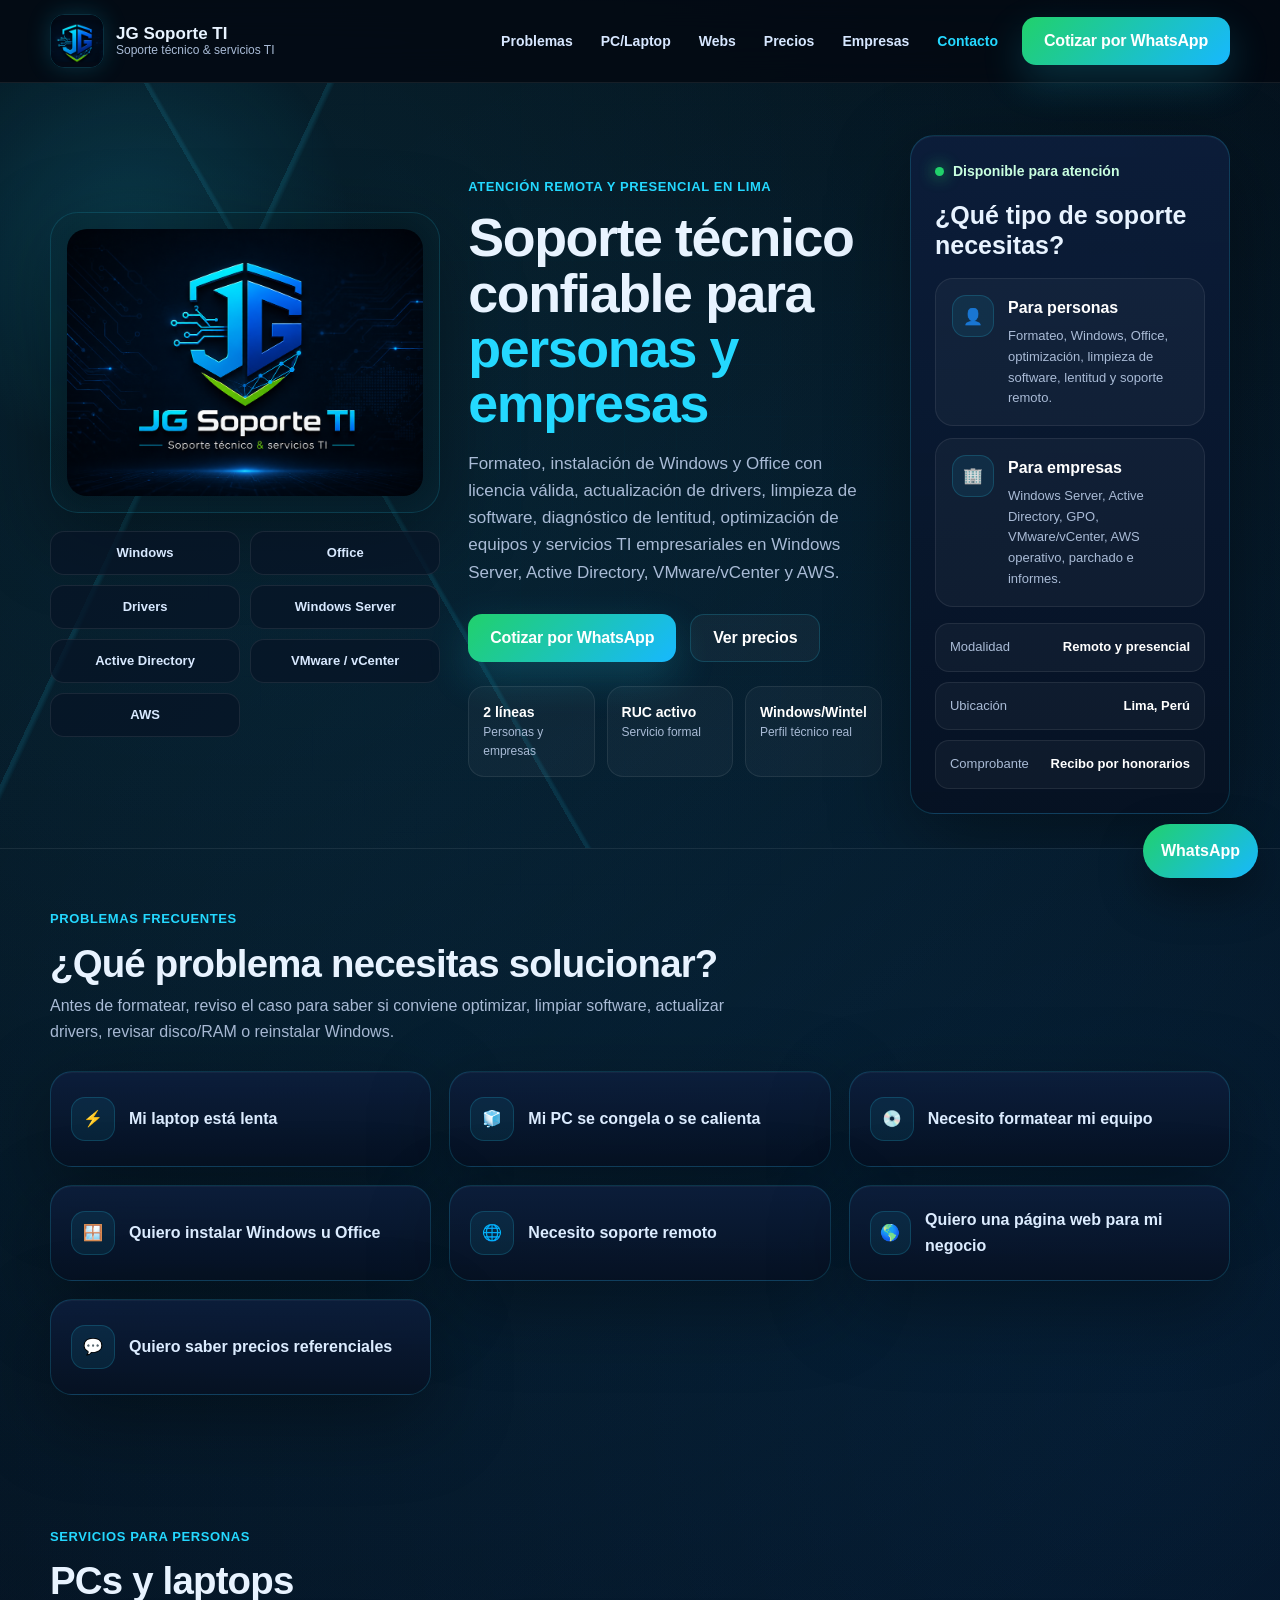
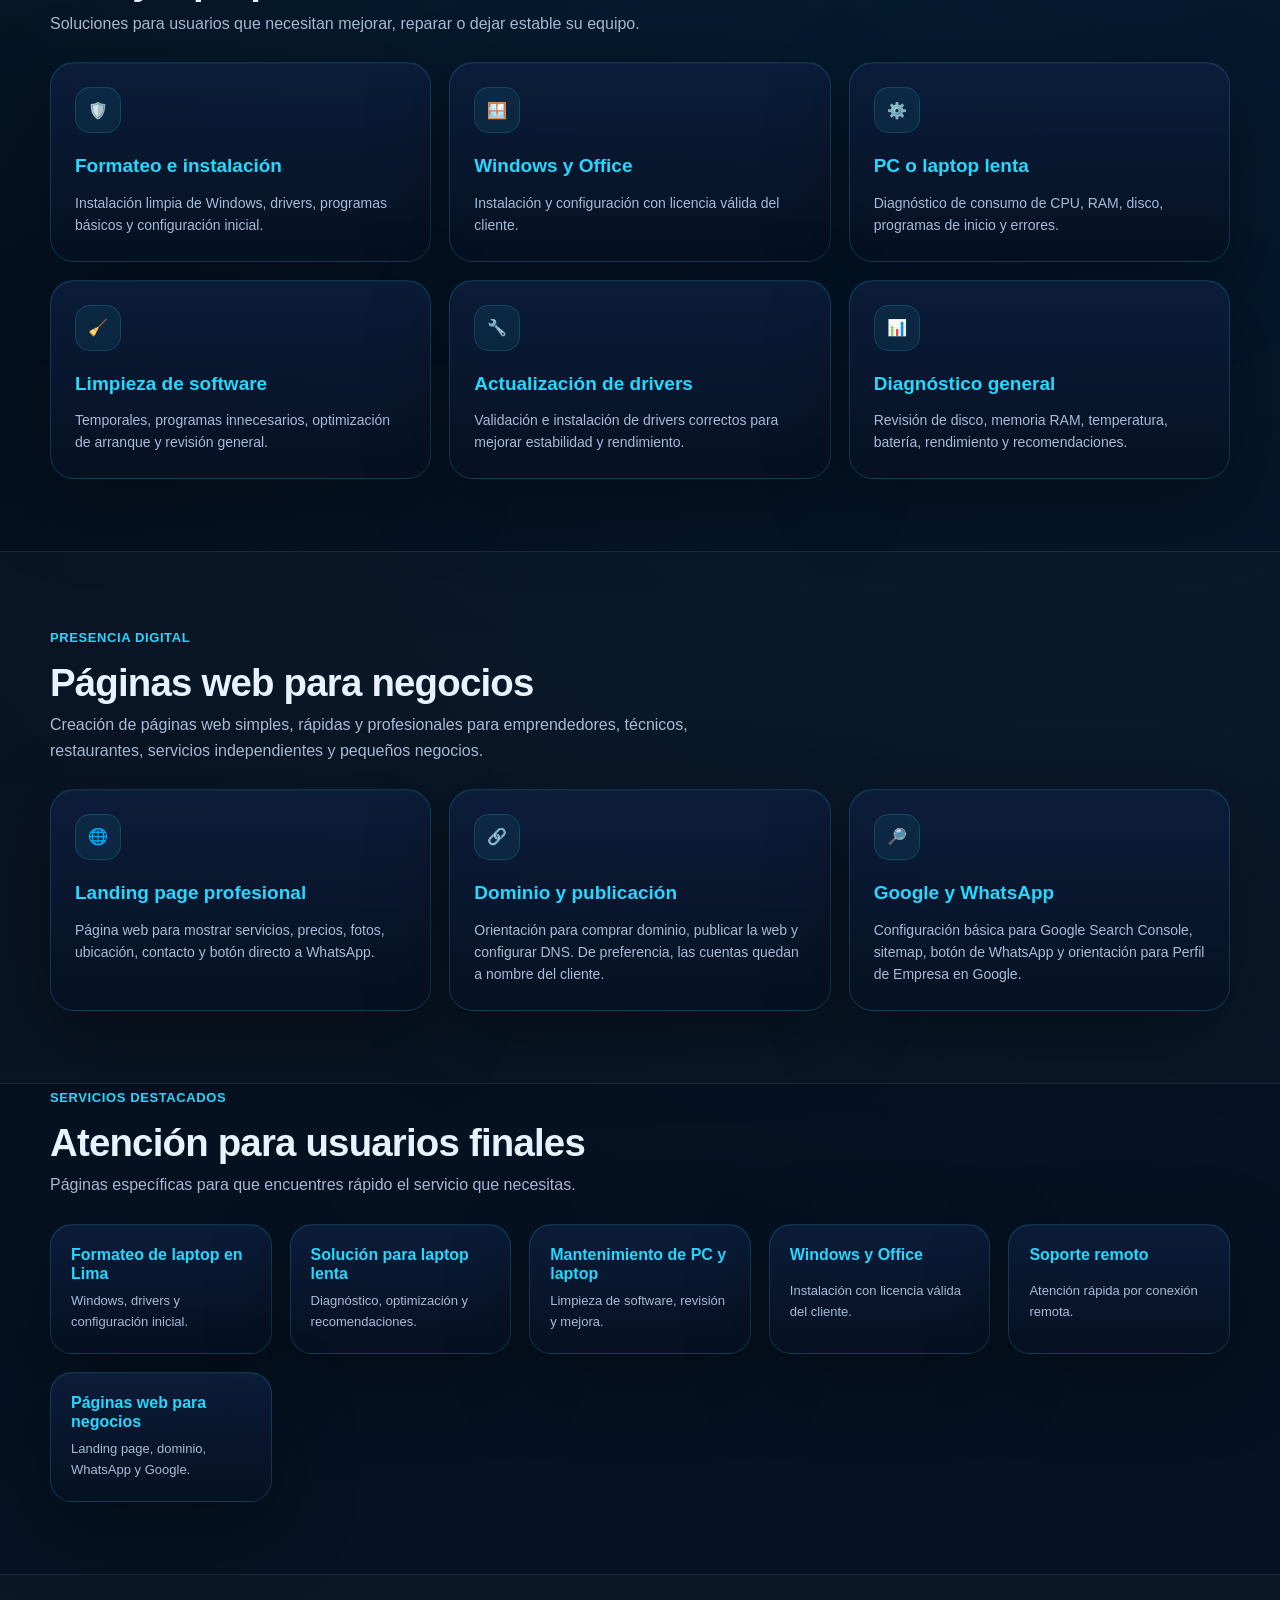
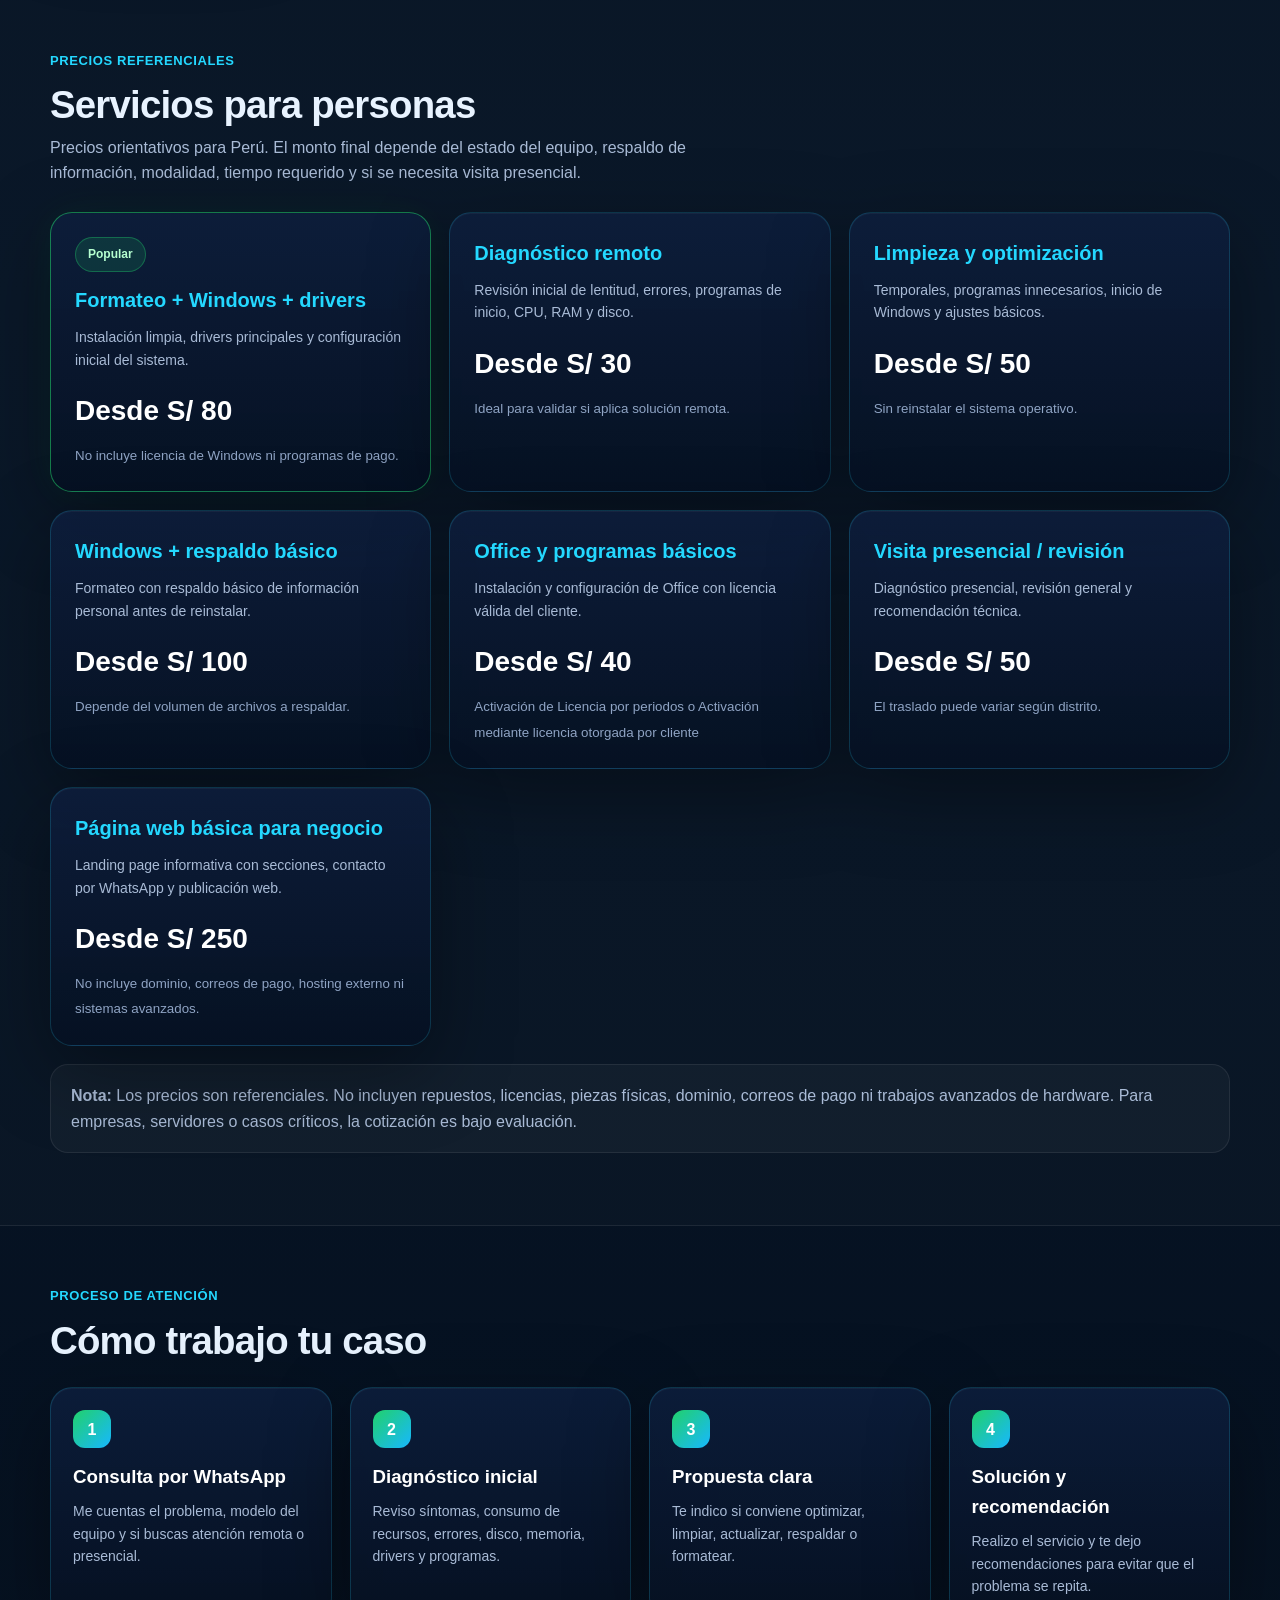
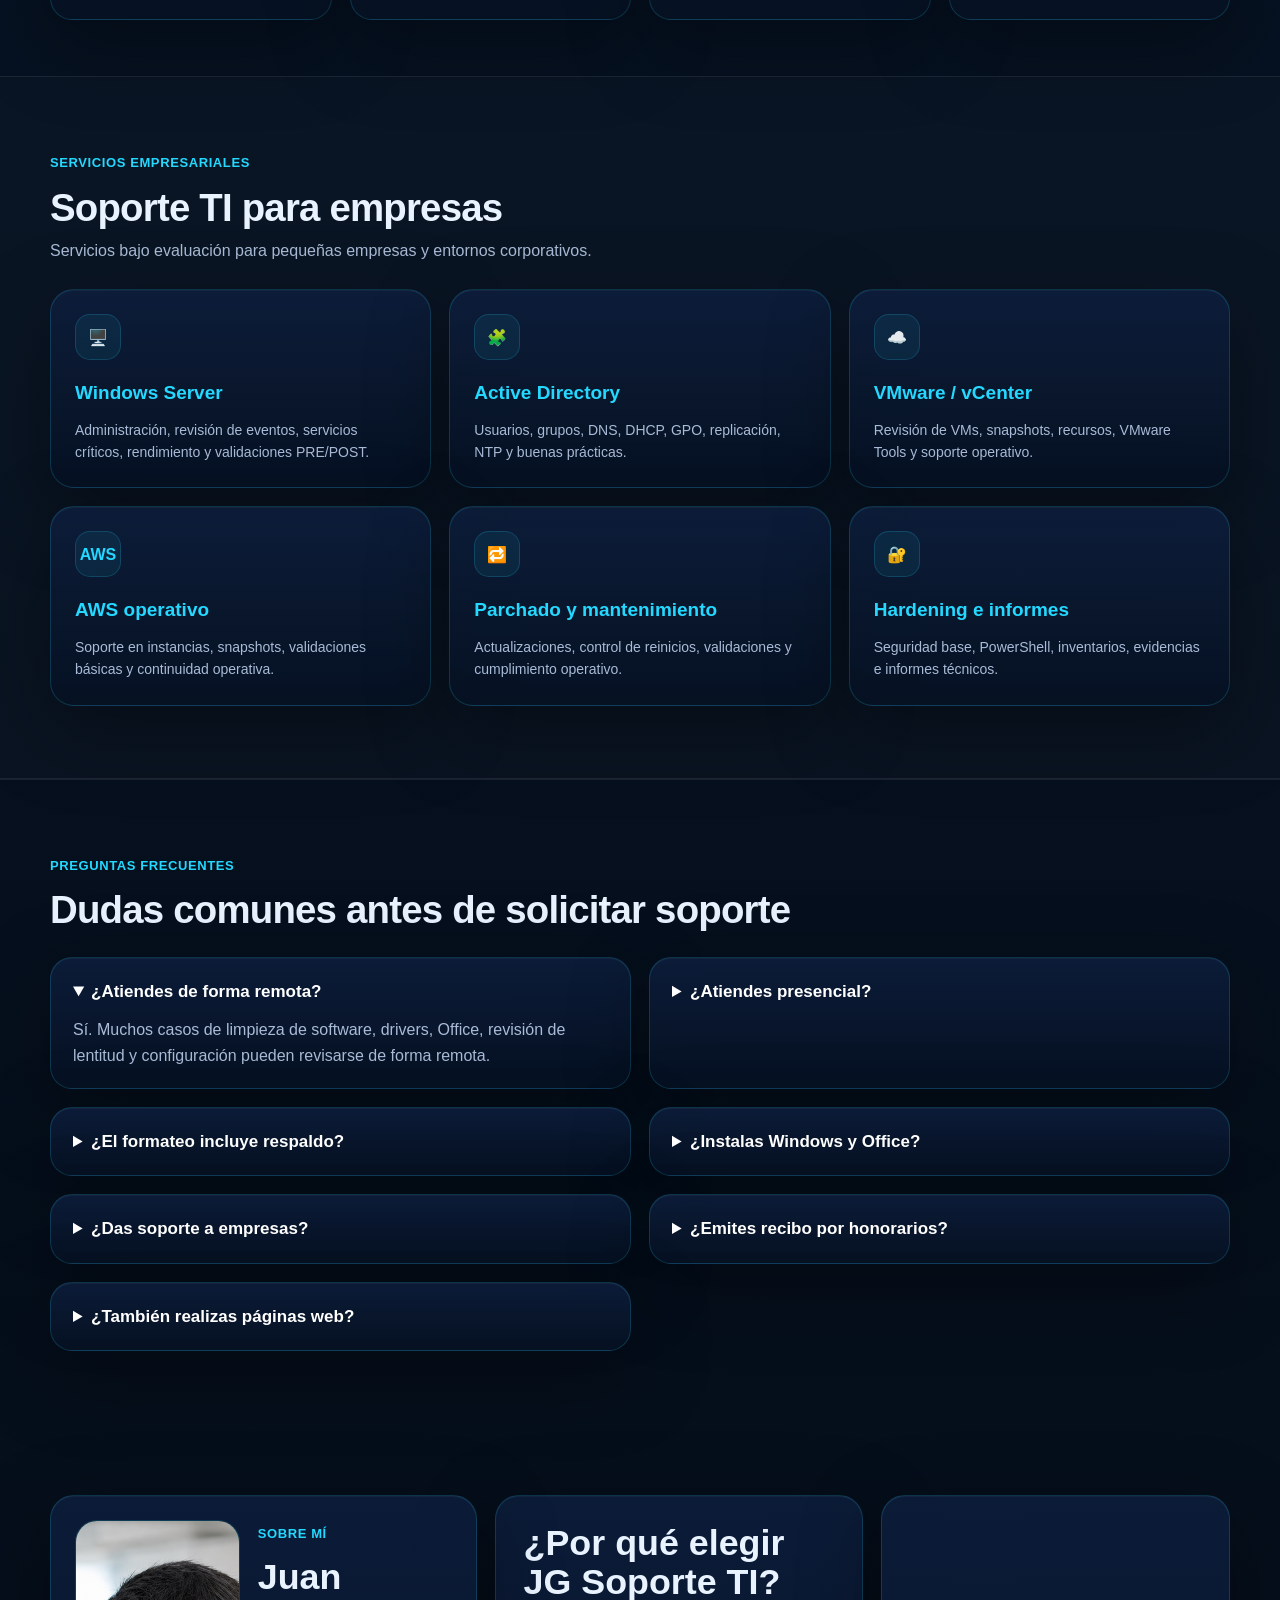
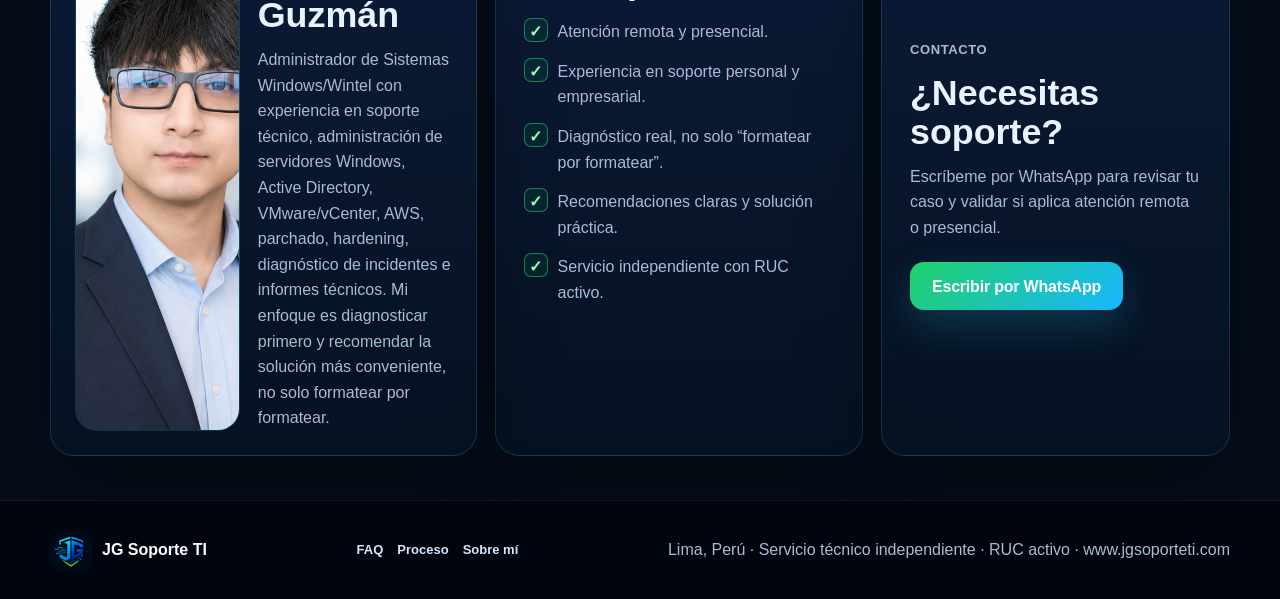
==== index.html @ 022522ae "Ajuste responsive menú móvil" ====
<!DOCTYPE html>
<html lang="es">
<head>
  <meta charset="UTF-8" />
  <meta name="viewport" content="width=device-width, initial-scale=1.0" />

  <title>JG Soporte TI | Soporte técnico, mantenimiento y páginas web en Lima</title>
  <meta name="description" content="Soporte técnico para PC y laptops en Lima y remoto. Formateo, Windows, Office, drivers, diagnóstico de lentitud, mantenimiento, páginas web para negocios y soporte TI empresarial." />
  <link rel="canonical" href="https://www.jgsoporteti.com/" />
  <meta property="og:title" content="JG Soporte TI | Soporte técnico para PC, laptops y empresas" />
  <meta property="og:description" content="Formateo, mantenimiento, Windows, Office, drivers, diagnóstico de lentitud, páginas web para negocios, soporte remoto y servicios TI empresariales." />
  <meta property="og:url" content="https://www.jgsoporteti.com/" />
  <meta property="og:type" content="website" />
  <meta property="og:image" content="https://www.jgsoporteti.com/assets/img/logo-jg-soporte-ti.png" />
  <meta name="theme-color" content="#061426" />

  <link rel="icon" type="image/png" href="assets/img/favicon.png" />
  <link rel="stylesheet" href="assets/css/styles.css" />

  <script type="application/ld+json">
  {
    "@context": "https://schema.org",
    "@type": "LocalBusiness",
    "name": "JG Soporte TI",
    "url": "https://www.jgsoporteti.com/",
    "image": "https://www.jgsoporteti.com/assets/img/logo-jg-soporte-ti.png",
    "telephone": "+51 936 480 770",
    "priceRange": "S/30 - S/130+",
    "address": {
      "@type": "PostalAddress",
      "addressLocality": "Lima",
      "addressRegion": "Lima",
      "addressCountry": "PE"
    },
    "areaServed": ["Lima", "Callao", "Perú remoto"],
    "description": "Soporte técnico para PC, laptops y pequeñas empresas. Formateo, Windows, Office, drivers, limpieza de software, diagnóstico de lentitud, páginas web para negocios y servicios TI empresariales.",
    "sameAs": ["https://www.jgsoporteti.com/"]
  }
  </script>
</head>

<body>
  <header class="site-header">
    <div class="container nav">
      <a class="brand" href="#inicio" aria-label="Inicio JG Soporte TI">
        <img src="assets/img/logo-icon-jg.png" alt="Logo JG Soporte TI" class="brand-logo" />
        <div class="brand-copy">
          <strong>JG Soporte TI</strong>
          <span>Soporte técnico & servicios TI</span>
        </div>
      </a>

      <nav class="menu" aria-label="Menú principal">
        <a href="#problemas">Problemas</a>
        <a href="#pc-laptop">PC/Laptop</a>
        <a href="#webs">Webs</a>
        <a href="#precios">Precios</a>
        <a href="#empresas">Empresas</a>
        <a href="#contacto">Contacto</a>
      </nav>

      <a class="btn btn-whatsapp nav-cta" href="https://wa.me/51936480770?text=Hola%20JG%20Soporte%20TI%2C%20necesito%20soporte%20t%C3%A9cnico." target="_blank"><span class="nav-cta-full">Cotizar por WhatsApp</span><span class="nav-cta-short">WhatsApp</span></a>

      <button class="mobile-menu-toggle" type="button" aria-label="Abrir menú" aria-expanded="false">
        <span></span>
        <span></span>
        <span></span>
      </button>
    </div>
  </header>

  <main id="inicio">
    <section class="hero">
      <div class="tech-bg"></div>

      <div class="container hero-layout">
        <div class="hero-media">
          <div class="logo-frame">
            <img src="assets/img/logo-jg-soporte-ti.png" alt="JG Soporte TI - Soporte técnico y servicios TI" />
          </div>

          <div class="skills-strip">
            <span>Windows</span>
            <span>Office</span>
            <span>Drivers</span>
            <span>Windows Server</span>
            <span>Active Directory</span>
            <span>VMware / vCenter</span>
            <span>AWS</span>
          </div>
        </div>

        <div class="hero-content">
          <p class="eyebrow">Atención remota y presencial en Lima</p>
          <h1>Soporte técnico confiable para <span>personas y empresas</span></h1>
          <p class="hero-text">
            Formateo, instalación de Windows y Office con licencia válida, actualización de drivers,
            limpieza de software, diagnóstico de lentitud, optimización de equipos y servicios TI empresariales
            en Windows Server, Active Directory, VMware/vCenter y AWS.
          </p>

          <div class="hero-actions">
            <a class="btn btn-whatsapp" href="https://wa.me/51936480770?text=Hola%20JG%20Soporte%20TI%2C%20necesito%20soporte%20t%C3%A9cnico." target="_blank">
              Cotizar por WhatsApp
            </a>
            <a class="btn btn-outline" href="#precios">
              Ver precios
            </a>
          </div>

          <div class="proof-row">
            <div>
              <strong>2 líneas</strong>
              <span>Personas y empresas</span>
            </div>
            <div>
              <strong>RUC activo</strong>
              <span>Servicio formal</span>
            </div>
            <div>
              <strong>Windows/Wintel</strong>
              <span>Perfil técnico real</span>
            </div>
          </div>
        </div>

        <aside class="support-card" aria-label="Tipos de soporte">
          <div class="availability">
            <i></i>
            <span>Disponible para atención</span>
          </div>

          <h2>¿Qué tipo de soporte necesitas?</h2>

          <article class="support-option">
            <div class="option-icon">👤</div>
            <div>
              <h3>Para personas</h3>
              <p>Formateo, Windows, Office, optimización, limpieza de software, lentitud y soporte remoto.</p>
            </div>
          </article>

          <article class="support-option">
            <div class="option-icon">🏢</div>
            <div>
              <h3>Para empresas</h3>
              <p>Windows Server, Active Directory, GPO, VMware/vCenter, AWS operativo, parchado e informes.</p>
            </div>
          </article>

          <div class="support-meta">
            <div>
              <span>Modalidad</span>
              <strong>Remoto y presencial</strong>
            </div>
            <div>
              <span>Ubicación</span>
              <strong>Lima, Perú</strong>
            </div>
            <div>
              <span>Comprobante</span>
              <strong>Recibo por honorarios</strong>
            </div>
          </div>
        </aside>
      </div>
    </section>

    <section id="problemas" class="section section-compact">
      <div class="container">
        <div class="section-title">
          <p class="eyebrow">Problemas frecuentes</p>
          <h2>¿Qué problema necesitas solucionar?</h2>
          <p>Antes de formatear, reviso el caso para saber si conviene optimizar, limpiar software, actualizar drivers, revisar disco/RAM o reinstalar Windows.</p>
        </div>

        <div class="problem-grid">
          <a href="laptop-lenta-lima.html" class="problem-card"><span>⚡</span>Mi laptop está lenta</a>
          <a href="mantenimiento-pc-lima.html" class="problem-card"><span>🧊</span>Mi PC se congela o se calienta</a>
          <a href="formateo-laptop-lima.html" class="problem-card"><span>💿</span>Necesito formatear mi equipo</a>
          <a href="instalacion-windows-office.html" class="problem-card"><span>🪟</span>Quiero instalar Windows u Office</a>
          <a href="soporte-remoto-pc.html" class="problem-card"><span>🌐</span>Necesito soporte remoto</a>
          <a href="paginas-web-negocios.html" class="problem-card"><span>🌎</span>Quiero una página web para mi negocio</a>
          <a href="#precios" class="problem-card"><span>💬</span>Quiero saber precios referenciales</a>
        </div>
      </div>
    </section>

    <section id="pc-laptop" class="section">
      <div class="container">
        <div class="section-title">
          <p class="eyebrow">Servicios para personas</p>
          <h2>PCs y laptops</h2>
          <p>Soluciones para usuarios que necesitan mejorar, reparar o dejar estable su equipo.</p>
        </div>

        <div class="service-grid">
          <article class="service-card">
            <div class="service-icon">🛡️</div>
            <h3>Formateo e instalación</h3>
            <p>Instalación limpia de Windows, drivers, programas básicos y configuración inicial.</p>
          </article>

          <article class="service-card">
            <div class="service-icon">🪟</div>
            <h3>Windows y Office</h3>
            <p>Instalación y configuración con licencia válida del cliente.</p>
          </article>

          <article class="service-card">
            <div class="service-icon">⚙️</div>
            <h3>PC o laptop lenta</h3>
            <p>Diagnóstico de consumo de CPU, RAM, disco, programas de inicio y errores.</p>
          </article>

          <article class="service-card">
            <div class="service-icon">🧹</div>
            <h3>Limpieza de software</h3>
            <p>Temporales, programas innecesarios, optimización de arranque y revisión general.</p>
          </article>

          <article class="service-card">
            <div class="service-icon">🔧</div>
            <h3>Actualización de drivers</h3>
            <p>Validación e instalación de drivers correctos para mejorar estabilidad y rendimiento.</p>
          </article>

          <article class="service-card">
            <div class="service-icon">📊</div>
            <h3>Diagnóstico general</h3>
            <p>Revisión de disco, memoria RAM, temperatura, batería, rendimiento y recomendaciones.</p>
          </article>
        </div>
      </div>
    </section>

    <section id="webs" class="section section-split">
      <div class="container">
        <div class="section-title">
          <p class="eyebrow">Presencia digital</p>
          <h2>Páginas web para negocios</h2>
          <p>Creación de páginas web simples, rápidas y profesionales para emprendedores, técnicos, restaurantes, servicios independientes y pequeños negocios.</p>
        </div>

        <div class="service-grid">
          <article class="service-card">
            <div class="service-icon">🌐</div>
            <h3>Landing page profesional</h3>
            <p>Página web para mostrar servicios, precios, fotos, ubicación, contacto y botón directo a WhatsApp.</p>
          </article>

          <article class="service-card">
            <div class="service-icon">🔗</div>
            <h3>Dominio y publicación</h3>
            <p>Orientación para comprar dominio, publicar la web y configurar DNS. De preferencia, las cuentas quedan a nombre del cliente.</p>
          </article>

          <article class="service-card">
            <div class="service-icon">🔎</div>
            <h3>Google y WhatsApp</h3>
            <p>Configuración básica para Google Search Console, sitemap, botón de WhatsApp y orientación para Perfil de Empresa en Google.</p>
          </article>
        </div>
      </div>
    </section>

    <section class="section section-links">
      <div class="container">
        <div class="section-title">
          <p class="eyebrow">Servicios destacados</p>
          <h2>Atención para usuarios finales</h2>
          <p>Páginas específicas para que encuentres rápido el servicio que necesitas.</p>
        </div>

        <div class="link-grid">
          <a class="link-card" href="formateo-laptop-lima.html"><strong>Formateo de laptop en Lima</strong><span>Windows, drivers y configuración inicial.</span></a>
          <a class="link-card" href="laptop-lenta-lima.html"><strong>Solución para laptop lenta</strong><span>Diagnóstico, optimización y recomendaciones.</span></a>
          <a class="link-card" href="mantenimiento-pc-lima.html"><strong>Mantenimiento de PC y laptop</strong><span>Limpieza de software, revisión y mejora.</span></a>
          <a class="link-card" href="instalacion-windows-office.html"><strong>Windows y Office</strong><span>Instalación con licencia válida del cliente.</span></a>
          <a class="link-card" href="soporte-remoto-pc.html"><strong>Soporte remoto</strong><span>Atención rápida por conexión remota.</span></a>
          <a class="link-card" href="paginas-web-negocios.html"><strong>Páginas web para negocios</strong><span>Landing page, dominio, WhatsApp y Google.</span></a>
        </div>
      </div>
    </section>

    <section id="precios" class="section prices-section">
      <div class="container">
        <div class="section-title">
          <p class="eyebrow">Precios referenciales</p>
          <h2>Servicios para personas</h2>
          <p>Precios orientativos para Perú. El monto final depende del estado del equipo, respaldo de información, modalidad, tiempo requerido y si se necesita visita presencial.</p>
        </div>

        <div class="price-grid">
          <article class="price-card featured">
            <span class="price-tag">Popular</span>
            <h3>Formateo + Windows + drivers</h3>
            <p>Instalación limpia, drivers principales y configuración inicial del sistema.</p>
            <strong>Desde S/ 80</strong>
            <small>No incluye licencia de Windows ni programas de pago.</small>
          </article>

          <article class="price-card">
            <h3>Diagnóstico remoto</h3>
            <p>Revisión inicial de lentitud, errores, programas de inicio, CPU, RAM y disco.</p>
            <strong>Desde S/ 30</strong>
            <small>Ideal para validar si aplica solución remota.</small>
          </article>

          <article class="price-card">
            <h3>Limpieza y optimización</h3>
            <p>Temporales, programas innecesarios, inicio de Windows y ajustes básicos.</p>
            <strong>Desde S/ 50</strong>
            <small>Sin reinstalar el sistema operativo.</small>
          </article>

          <article class="price-card">
            <h3>Windows + respaldo básico</h3>
            <p>Formateo con respaldo básico de información personal antes de reinstalar.</p>
            <strong>Desde S/ 100</strong>
            <small>Depende del volumen de archivos a respaldar.</small>
          </article>

          <article class="price-card">
            <h3>Office y programas básicos</h3>
            <p>Instalación y configuración de Office con licencia válida del cliente.</p>
            <strong>Desde S/ 40</strong>
            <small>Activación de Licencia por periodos o Activación mediante licencia otorgada por cliente</small>
          </article>

          <article class="price-card">
            <h3>Visita presencial / revisión</h3>
            <p>Diagnóstico presencial, revisión general y recomendación técnica.</p>
            <strong>Desde S/ 50</strong>
            <small>El traslado puede variar según distrito.</small>
          </article>

          <article class="price-card">
            <h3>Página web básica para negocio</h3>
            <p>Landing page informativa con secciones, contacto por WhatsApp y publicación web.</p>
            <strong>Desde S/ 250</strong>
            <small>No incluye dominio, correos de pago, hosting externo ni sistemas avanzados.</small>
          </article>
        </div>

        <div class="price-note">
          <strong>Nota:</strong> Los precios son referenciales. No incluyen repuestos, licencias, piezas físicas, dominio, correos de pago ni trabajos avanzados de hardware. Para empresas, servidores o casos críticos, la cotización es bajo evaluación.
        </div>
      </div>
    </section>

    <section id="proceso" class="section section-compact">
      <div class="container">
        <div class="section-title">
          <p class="eyebrow">Proceso de atención</p>
          <h2>Cómo trabajo tu caso</h2>
        </div>
        <div class="steps-grid">
          <div class="step-card"><span>1</span><h3>Consulta por WhatsApp</h3><p>Me cuentas el problema, modelo del equipo y si buscas atención remota o presencial.</p></div>
          <div class="step-card"><span>2</span><h3>Diagnóstico inicial</h3><p>Reviso síntomas, consumo de recursos, errores, disco, memoria, drivers y programas.</p></div>
          <div class="step-card"><span>3</span><h3>Propuesta clara</h3><p>Te indico si conviene optimizar, limpiar, actualizar, respaldar o formatear.</p></div>
          <div class="step-card"><span>4</span><h3>Solución y recomendación</h3><p>Realizo el servicio y te dejo recomendaciones para evitar que el problema se repita.</p></div>
        </div>
      </div>
    </section>

    <section id="empresas" class="section section-split">
      <div class="container">
        <div class="section-title">
          <p class="eyebrow">Servicios empresariales</p>
          <h2>Soporte TI para empresas</h2>
          <p>Servicios bajo evaluación para pequeñas empresas y entornos corporativos.</p>
        </div>

        <div class="service-grid">
          <article class="service-card">
            <div class="service-icon">🖥️</div>
            <h3>Windows Server</h3>
            <p>Administración, revisión de eventos, servicios críticos, rendimiento y validaciones PRE/POST.</p>
          </article>

          <article class="service-card">
            <div class="service-icon">🧩</div>
            <h3>Active Directory</h3>
            <p>Usuarios, grupos, DNS, DHCP, GPO, replicación, NTP y buenas prácticas.</p>
          </article>

          <article class="service-card">
            <div class="service-icon">☁️</div>
            <h3>VMware / vCenter</h3>
            <p>Revisión de VMs, snapshots, recursos, VMware Tools y soporte operativo.</p>
          </article>

          <article class="service-card">
            <div class="service-icon">AWS</div>
            <h3>AWS operativo</h3>
            <p>Soporte en instancias, snapshots, validaciones básicas y continuidad operativa.</p>
          </article>

          <article class="service-card">
            <div class="service-icon">🔁</div>
            <h3>Parchado y mantenimiento</h3>
            <p>Actualizaciones, control de reinicios, validaciones y cumplimiento operativo.</p>
          </article>

          <article class="service-card">
            <div class="service-icon">🔐</div>
            <h3>Hardening e informes</h3>
            <p>Seguridad base, PowerShell, inventarios, evidencias e informes técnicos.</p>
          </article>
        </div>
      </div>
    </section>

    <section id="faq" class="section faq-section">
      <div class="container">
        <div class="section-title">
          <p class="eyebrow">Preguntas frecuentes</p>
          <h2>Dudas comunes antes de solicitar soporte</h2>
        </div>

        <div class="faq-grid">
          <details open>
            <summary>¿Atiendes de forma remota?</summary>
            <p>Sí. Muchos casos de limpieza de software, drivers, Office, revisión de lentitud y configuración pueden revisarse de forma remota.</p>
          </details>
          <details>
            <summary>¿Atiendes presencial?</summary>
            <p>Sí, previa coordinación y según zona. La visita puede tener costo adicional dependiendo del distrito.</p>
          </details>
          <details>
            <summary>¿El formateo incluye respaldo?</summary>
            <p>Puede incluir respaldo básico, pero depende de la cantidad de información. Antes de formatear se valida el volumen y el estado del disco.</p>
          </details>
          <details>
            <summary>¿Instalas Windows y Office?</summary>
            <p>Sí, realizo instalación y configuración con licencia válida del cliente. No se incluyen licencias de pago dentro del servicio.</p>
          </details>
          <details>
            <summary>¿Das soporte a empresas?</summary>
            <p>Sí. Los servicios empresariales como Windows Server, Active Directory, VMware/vCenter, AWS o parchado se cotizan bajo evaluación.</p>
          </details>
          <details>
            <summary>¿Emites recibo por honorarios?</summary>
            <p>Sí. El servicio es independiente y se puede emitir recibo por honorarios cuando corresponda.</p>
          </details>
          <details>
            <summary>¿También realizas páginas web?</summary>
            <p>Sí. Realizo páginas web informativas para negocios y servicios independientes. El dominio y cuentas principales pueden quedar a nombre del cliente para que mantenga el control de su presencia digital.</p>
          </details>
        </div>
      </div>
    </section>

    <section id="sobre-mi" class="section about-section">
      <div class="container about-layout">
        <article class="about-profile">
          <div class="profile-photo-wrap">
            <img src="assets/img/juan-guzman-soporte-ti.png" alt="Juan Guzmán - Administrador de Sistemas Windows" class="profile-photo" />
          </div>

          <div class="profile-copy">
            <p class="eyebrow">Sobre mí</p>
            <h2>Juan Guzmán</h2>
            <p>
              Administrador de Sistemas Windows/Wintel con experiencia en soporte técnico,
              administración de servidores Windows, Active Directory, VMware/vCenter, AWS,
              parchado, hardening, diagnóstico de incidentes e informes técnicos. Mi enfoque es diagnosticar primero y recomendar la solución más conveniente, no solo formatear por formatear.
            </p>
          </div>
        </article>

        <article class="why-card">
          <h2>¿Por qué elegir JG Soporte TI?</h2>
          <ul>
            <li>Atención remota y presencial.</li>
            <li>Experiencia en soporte personal y empresarial.</li>
            <li>Diagnóstico real, no solo “formatear por formatear”.</li>
            <li>Recomendaciones claras y solución práctica.</li>
            <li>Servicio independiente con RUC activo.</li>
          </ul>
        </article>

        <article id="contacto" class="contact-card">
          <p class="eyebrow">Contacto</p>
          <h2>¿Necesitas soporte?</h2>
          <p>Escríbeme por WhatsApp para revisar tu caso y validar si aplica atención remota o presencial.</p>
          <a class="btn btn-whatsapp" href="https://wa.me/51936480770?text=Hola%20JG%20Soporte%20TI%2C%20necesito%20soporte%20t%C3%A9cnico." target="_blank">
            Escribir por WhatsApp
          </a>
        </article>
      </div>
    </section>
  </main>

  <a class="floating-whatsapp" href="https://wa.me/51936480770?text=Hola%20JG%20Soporte%20TI%2C%20necesito%20soporte%20t%C3%A9cnico." target="_blank" aria-label="Escribir por WhatsApp">
    WhatsApp
  </a>

  <footer class="footer">
    <div class="container footer-layout">
      <a class="footer-brand" href="#inicio">
        <img src="assets/img/logo-icon-jg.png" alt="Logo JG Soporte TI" />
        <span>JG Soporte TI</span>
      </a>
      <nav class="footer-links" aria-label="Enlaces informativos">
        <a href="#faq">FAQ</a>
        <a href="#proceso">Proceso</a>
        <a href="#sobre-mi">Sobre mí</a>
      </nav>
      <p>Lima, Perú · Servicio técnico independiente · RUC activo · www.jgsoporteti.com</p>
    </div>
  </footer>

  <script src="assets/js/main.js"></script>
</body>
</html>
---- assets/css/styles.css ----
* {
  box-sizing: border-box;
  margin: 0;
  padding: 0;
}

:root {
  --bg: #050d18;
  --bg-2: #071426;
  --panel: rgba(10, 24, 47, 0.78);
  --panel-2: rgba(11, 29, 56, 0.92);
  --line: rgba(39, 215, 255, 0.18);
  --line-soft: rgba(255, 255, 255, 0.08);
  --text: #e8f3ff;
  --muted: #a9bbd6;
  --cyan: #24d8ff;
  --blue: #0b8cff;
  --green: #21d16b;
  --shadow: 0 24px 80px rgba(0, 0, 0, 0.35);
}

html {
  scroll-behavior: smooth;
}

body {
  font-family: Arial, Helvetica, sans-serif;
  background:
    radial-gradient(circle at 20% 5%, rgba(36, 216, 255, 0.12), transparent 24%),
    radial-gradient(circle at 90% 20%, rgba(10, 140, 255, 0.10), transparent 26%),
    linear-gradient(180deg, #030811 0%, #061426 50%, #050d18 100%);
  color: var(--text);
  line-height: 1.6;
  overflow-x: hidden;
}

body::before {
  content: "";
  position: fixed;
  inset: 0;
  pointer-events: none;
  opacity: 0.22;
  background-image:
    linear-gradient(rgba(36, 216, 255, 0.07) 1px, transparent 1px),
    linear-gradient(90deg, rgba(36, 216, 255, 0.07) 1px, transparent 1px);
  background-size: 52px 52px;
  mask-image: radial-gradient(circle at center, black, transparent 78%);
}

a {
  text-decoration: none;
  color: inherit;
}

.container {
  width: min(1180px, calc(100% - 40px));
  margin: 0 auto;
}

.site-header {
  position: sticky;
  top: 0;
  z-index: 100;
  background: rgba(3, 8, 17, 0.80);
  border-bottom: 1px solid var(--line-soft);
  backdrop-filter: blur(18px);
}

.nav {
  min-height: 82px;
  display: grid;
  grid-template-columns: 1fr auto auto;
  align-items: center;
  gap: 24px;
}

.brand {
  display: inline-flex;
  align-items: center;
  gap: 12px;
  width: fit-content;
}

.brand-logo {
  width: 54px;
  height: 54px;
  border-radius: 14px;
  object-fit: cover;
  border: 1px solid var(--line);
  box-shadow: 0 0 24px rgba(36, 216, 255, 0.18);
}

.brand-copy {
  display: flex;
  flex-direction: column;
  line-height: 1.15;
}

.brand-copy strong {
  font-size: 17px;
}

.brand-copy span {
  color: var(--muted);
  font-size: 12px;
}

.menu {
  display: flex;
  align-items: center;
  gap: 28px;
}

.menu a {
  color: #d7e7ff;
  font-weight: 700;
  font-size: 14px;
  transition: 0.2s ease;
}

.menu a:hover {
  color: var(--cyan);
}

.btn {
  display: inline-flex;
  align-items: center;
  justify-content: center;
  min-height: 48px;
  padding: 0 22px;
  border-radius: 14px;
  font-weight: 800;
  letter-spacing: -0.2px;
  transition: 0.2s ease;
}

.btn:hover {
  transform: translateY(-2px);
}

.btn-whatsapp {
  background: linear-gradient(135deg, var(--green), #17b8ff);
  color: white;
  box-shadow: 0 16px 42px rgba(34, 211, 238, 0.20);
}

.btn-outline {
  color: white;
  border: 1px solid var(--line);
  background: rgba(255, 255, 255, 0.04);
}

.hero {
  position: relative;
  padding: 52px 0 34px;
  border-bottom: 1px solid var(--line-soft);
  overflow: hidden;
}

.tech-bg {
  position: absolute;
  inset: 0;
  opacity: 0.9;
  pointer-events: none;
  background:
    radial-gradient(circle at 10% 20%, rgba(36, 216, 255, 0.16), transparent 18%),
    linear-gradient(115deg, transparent 0 20%, rgba(36,216,255,.13) 20% 20.2%, transparent 20.5% 100%),
    linear-gradient(60deg, transparent 0 34%, rgba(36,216,255,.12) 34% 34.2%, transparent 34.4% 100%);
}

.hero-layout {
  position: relative;
  display: grid;
  grid-template-columns: 1fr 1.06fr 0.82fr;
  gap: 28px;
  align-items: center;
}

.logo-frame {
  border: 1px solid var(--line);
  background: rgba(0, 0, 0, 0.22);
  border-radius: 28px;
  padding: 16px;
  box-shadow: var(--shadow), inset 0 0 45px rgba(36,216,255,.06);
}

.logo-frame img {
  display: block;
  width: 100%;
  border-radius: 20px;
}

.skills-strip {
  margin-top: 18px;
  display: grid;
  grid-template-columns: repeat(2, 1fr);
  gap: 10px;
}

.skills-strip span {
  display: grid;
  place-items: center;
  min-height: 44px;
  border-radius: 14px;
  background: rgba(7, 20, 38, 0.72);
  border: 1px solid var(--line-soft);
  color: #d8e9ff;
  font-size: 13px;
  font-weight: 700;
}

.eyebrow {
  display: inline-block;
  margin-bottom: 13px;
  color: var(--cyan);
  text-transform: uppercase;
  font-size: 13px;
  font-weight: 900;
  letter-spacing: 0.6px;
}

h1 {
  max-width: 720px;
  margin-bottom: 18px;
  font-size: clamp(38px, 4.2vw, 64px);
  line-height: 1.03;
  letter-spacing: -1.4px;
}

h1 span,
.section-title h2 span {
  color: var(--cyan);
}

.hero-text {
  color: var(--muted);
  font-size: 17px;
  max-width: 660px;
}

.hero-actions {
  margin-top: 28px;
  display: flex;
  flex-wrap: wrap;
  gap: 14px;
}

.proof-row {
  margin-top: 24px;
  display: grid;
  grid-template-columns: repeat(3, 1fr);
  gap: 12px;
}

.proof-row div {
  padding: 14px;
  border-radius: 16px;
  border: 1px solid var(--line-soft);
  background: rgba(255, 255, 255, 0.035);
}

.proof-row strong,
.proof-row span {
  display: block;
}

.proof-row strong {
  color: white;
  font-size: 14px;
}

.proof-row span {
  color: var(--muted);
  font-size: 12px;
}

.support-card,
.service-card,
.about-profile,
.why-card,
.contact-card {
  background: linear-gradient(180deg, rgba(13, 30, 61, 0.86), rgba(6, 17, 34, 0.92));
  border: 1px solid var(--line);
  border-radius: 24px;
  box-shadow: var(--shadow), inset 0 1px 0 rgba(255,255,255,.04);
}

.support-card {
  padding: 24px;
}

.availability {
  display: flex;
  align-items: center;
  gap: 9px;
  color: #c9ffe0;
  font-size: 14px;
  font-weight: 700;
  margin-bottom: 18px;
}

.availability i {
  width: 9px;
  height: 9px;
  background: var(--green);
  border-radius: 50%;
  box-shadow: 0 0 16px var(--green);
}

.support-card h2 {
  font-size: 25px;
  line-height: 1.2;
  margin-bottom: 18px;
}

.support-option {
  display: grid;
  grid-template-columns: 42px 1fr;
  gap: 14px;
  padding: 16px;
  margin-bottom: 12px;
  border-radius: 18px;
  border: 1px solid var(--line-soft);
  background: rgba(255, 255, 255, 0.035);
}

.option-icon {
  width: 42px;
  height: 42px;
  display: grid;
  place-items: center;
  border-radius: 14px;
  background: rgba(36,216,255,.08);
  border: 1px solid var(--line);
}

.support-option h3 {
  color: white;
  font-size: 16px;
  margin-bottom: 5px;
}

.support-option p,
.support-meta span {
  color: var(--muted);
  font-size: 13px;
}

.support-meta {
  margin-top: 16px;
  display: grid;
  gap: 10px;
}

.support-meta div {
  display: flex;
  justify-content: space-between;
  gap: 12px;
  padding: 13px 14px;
  border-radius: 14px;
  background: rgba(255, 255, 255, 0.035);
  border: 1px solid var(--line-soft);
}

.support-meta strong {
  color: white;
  font-size: 13px;
  text-align: right;
}

.section {
  padding: 72px 0;
}

.section-split {
  border-top: 1px solid var(--line-soft);
  border-bottom: 1px solid var(--line-soft);
  background: rgba(255, 255, 255, 0.016);
}

.section-title {
  margin-bottom: 26px;
}

.section-title h2 {
  font-size: clamp(30px, 3vw, 44px);
  line-height: 1.08;
  margin-bottom: 9px;
  letter-spacing: -0.8px;
}

.section-title p:not(.eyebrow) {
  color: var(--muted);
  max-width: 720px;
}

.service-grid {
  display: grid;
  grid-template-columns: repeat(3, 1fr);
  gap: 18px;
}

.service-card {
  padding: 24px;
  min-height: 190px;
  transition: 0.2s ease;
}

.service-card:hover {
  transform: translateY(-5px);
  border-color: rgba(36, 216, 255, 0.42);
  box-shadow: 0 22px 70px rgba(0, 0, 0, 0.42), 0 0 34px rgba(36,216,255,.08);
}

.service-icon {
  width: 46px;
  height: 46px;
  display: grid;
  place-items: center;
  margin-bottom: 18px;
  border-radius: 15px;
  border: 1px solid var(--line);
  background: rgba(36, 216, 255, 0.07);
  color: var(--cyan);
  font-weight: 900;
}

.service-card h3 {
  color: var(--cyan);
  font-size: 19px;
  margin-bottom: 10px;
}

.service-card p {
  color: var(--muted);
  font-size: 14px;
}

.about-section {
  padding-bottom: 44px;
}

.about-layout {
  display: grid;
  grid-template-columns: 1.1fr 0.95fr 0.9fr;
  gap: 18px;
  align-items: stretch;
}

.about-profile {
  position: relative;
  min-height: 330px;
  overflow: hidden;
  display: grid;
  grid-template-columns: 0.85fr 1fr;
  gap: 18px;
  align-items: end;
  padding: 24px;
}

.profile-photo-wrap {
  position: relative;
  z-index: 1;
  align-self: stretch;
  min-height: 280px;
  border-radius: 22px;
  overflow: hidden;
  border: 1px solid var(--line);
  background: radial-gradient(circle at center, rgba(36,216,255,.16), rgba(6,17,34,.4));
}

.profile-photo-wrap::before {
  content: "";
  position: absolute;
  inset: -20%;
  background: conic-gradient(from 120deg, transparent, rgba(36,216,255,.28), transparent, rgba(33,209,107,.22), transparent);
  animation: spin 10s linear infinite;
}

.profile-photo {
  position: relative;
  z-index: 2;
  width: 100%;
  height: 100%;
  min-height: 280px;
  object-fit: cover;
  object-position: center top;
  display: block;
}

.profile-copy {
  position: relative;
  z-index: 3;
}

.profile-copy h2,
.why-card h2,
.contact-card h2 {
  font-size: clamp(27px, 2.8vw, 38px);
  line-height: 1.08;
  margin-bottom: 12px;
}

.profile-copy p:not(.eyebrow),
.contact-card p {
  color: var(--muted);
}

.why-card,
.contact-card {
  padding: 28px;
}

.why-card ul {
  list-style: none;
  display: grid;
  gap: 14px;
  color: var(--muted);
  margin-top: 18px;
}

.why-card li {
  position: relative;
  padding-left: 34px;
}

.why-card li::before {
  content: "✓";
  position: absolute;
  left: 0;
  top: -1px;
  width: 22px;
  height: 22px;
  display: grid;
  place-items: center;
  border: 1px solid rgba(33, 209, 107, 0.55);
  border-radius: 7px;
  color: #8dffb6;
  font-weight: 900;
  background: rgba(33, 209, 107, 0.08);
}

.contact-card {
  display: flex;
  flex-direction: column;
  justify-content: center;
}

.contact-card .btn {
  width: fit-content;
  margin-top: 22px;
}

.footer {
  border-top: 1px solid var(--line-soft);
  background: rgba(0, 4, 10, 0.72);
  padding: 28px 0;
}

.footer-layout {
  display: flex;
  justify-content: space-between;
  align-items: center;
  gap: 18px;
  color: var(--muted);
}

.footer-brand {
  display: flex;
  align-items: center;
  gap: 10px;
  color: white;
  font-weight: 900;
}

.footer-brand img {
  width: 42px;
  height: 42px;
  border-radius: 12px;
  object-fit: cover;
}

.floating-whatsapp {
  position: fixed;
  right: 22px;
  bottom: 22px;
  z-index: 80;
  padding: 14px 18px;
  border-radius: 999px;
  background: linear-gradient(135deg, var(--green), #17b8ff);
  color: white;
  font-weight: 900;
  box-shadow: 0 18px 45px rgba(0,0,0,.34);
}

@keyframes spin {
  to {
    transform: rotate(360deg);
  }
}

@media (max-width: 1120px) {
  .hero-layout {
    grid-template-columns: 1fr 1fr;
  }

  .support-card {
    grid-column: 1 / -1;
  }

  .about-layout {
    grid-template-columns: 1fr;
  }

  .about-profile {
    grid-template-columns: 0.7fr 1fr;
  }

  .nav {
    grid-template-columns: 1fr auto;
  }

  .nav-cta {
    display: none;
  }
}

@media (max-width: 860px) {
  .nav {
    display: flex;
    flex-direction: column;
    padding: 16px 0;
  }

  .menu {
    flex-wrap: wrap;
    justify-content: center;
    gap: 14px 20px;
  }

  .hero-layout,
  .service-grid,
  .proof-row,
  .about-profile {
    grid-template-columns: 1fr;
  }

  .hero {
    padding-top: 34px;
  }

  .logo-frame {
    max-width: 430px;
    margin: 0 auto;
  }

  .skills-strip {
    grid-template-columns: repeat(2, 1fr);
  }

  .support-meta div {
    flex-direction: column;
  }

  .support-meta strong {
    text-align: left;
  }

  .footer-layout {
    flex-direction: column;
    text-align: center;
  }

  .floating-whatsapp {
    right: 14px;
    bottom: 14px;
  }
}

@media (max-width: 520px) {
  .container {
    width: min(100% - 28px, 1180px);
  }

  .hero-actions {
    flex-direction: column;
  }

  .btn {
    width: 100%;
  }

  h1 {
    font-size: 36px;
  }

  .skills-strip {
    grid-template-columns: 1fr;
  }

  .support-option {
    grid-template-columns: 1fr;
  }
}


/* === V3: conversión, precios, SEO pages === */
.section-compact {
  padding: 56px 0;
}

.problem-grid,
.link-grid,
.price-grid,
.steps-grid,
.faq-grid {
  display: grid;
  gap: 18px;
}

.problem-grid {
  grid-template-columns: repeat(3, 1fr);
}

.problem-card,
.link-card,
.price-card,
.step-card,
.faq-grid details,
.page-panel,
.page-service-card {
  background: linear-gradient(180deg, rgba(13, 30, 61, 0.86), rgba(6, 17, 34, 0.92));
  border: 1px solid var(--line);
  border-radius: 22px;
  box-shadow: var(--shadow), inset 0 1px 0 rgba(255,255,255,.04);
}

.problem-card {
  min-height: 96px;
  padding: 20px;
  color: #dcecff;
  font-weight: 900;
  display: flex;
  align-items: center;
  gap: 14px;
  transition: 0.2s ease;
}

.problem-card:hover,
.link-card:hover,
.page-service-card:hover {
  transform: translateY(-4px);
  border-color: rgba(36, 216, 255, 0.42);
}

.problem-card span {
  width: 44px;
  height: 44px;
  display: grid;
  place-items: center;
  border-radius: 14px;
  background: rgba(36, 216, 255, 0.08);
  border: 1px solid var(--line);
}

.section-links {
  padding-top: 0;
}

.link-grid {
  grid-template-columns: repeat(5, 1fr);
}

.link-card {
  padding: 20px;
  display: grid;
  gap: 8px;
  transition: 0.2s ease;
}

.link-card strong {
  color: var(--cyan);
  line-height: 1.2;
}

.link-card span {
  color: var(--muted);
  font-size: 13px;
}

.prices-section {
  border-top: 1px solid var(--line-soft);
  border-bottom: 1px solid var(--line-soft);
  background: rgba(255, 255, 255, 0.016);
}

.price-grid {
  grid-template-columns: repeat(3, 1fr);
}

.price-card {
  position: relative;
  padding: 24px;
  min-height: 245px;
}

.price-card.featured {
  border-color: rgba(33, 209, 107, 0.55);
  box-shadow: 0 24px 80px rgba(0, 0, 0, 0.35), 0 0 36px rgba(33, 209, 107, 0.08);
}

.price-tag {
  display: inline-flex;
  align-items: center;
  width: fit-content;
  margin-bottom: 12px;
  padding: 7px 12px;
  border-radius: 999px;
  background: rgba(33, 209, 107, 0.14);
  color: #b6ffd0;
  font-weight: 900;
  font-size: 12px;
  border: 1px solid rgba(33, 209, 107, 0.35);
}

.price-card h3 {
  color: var(--cyan);
  font-size: 20px;
  margin-bottom: 10px;
}

.price-card p {
  color: var(--muted);
  font-size: 14px;
  margin-bottom: 18px;
}

.price-card strong {
  display: block;
  color: white;
  font-size: 28px;
  margin-bottom: 8px;
}

.price-card small {
  color: #8fa4c4;
}

.price-note {
  margin-top: 18px;
  padding: 18px 20px;
  border-radius: 18px;
  color: var(--muted);
  border: 1px solid var(--line-soft);
  background: rgba(255, 255, 255, 0.035);
}

.steps-grid {
  grid-template-columns: repeat(4, 1fr);
}

.step-card {
  padding: 22px;
}

.step-card span {
  width: 38px;
  height: 38px;
  display: grid;
  place-items: center;
  margin-bottom: 14px;
  border-radius: 12px;
  background: linear-gradient(135deg, var(--green), #17b8ff);
  color: white;
  font-weight: 900;
}

.step-card h3 {
  color: white;
  margin-bottom: 8px;
}

.step-card p {
  color: var(--muted);
  font-size: 14px;
}

.faq-section {
  border-top: 1px solid var(--line-soft);
}

.faq-grid {
  grid-template-columns: repeat(2, 1fr);
}

.faq-grid details {
  padding: 20px 22px;
}

.faq-grid summary {
  cursor: pointer;
  color: white;
  font-weight: 900;
  font-size: 17px;
}

.faq-grid p {
  margin-top: 12px;
  color: var(--muted);
}

/* páginas internas */
.page-hero {
  position: relative;
  padding: 72px 0 46px;
  border-bottom: 1px solid var(--line-soft);
  overflow: hidden;
}

.page-hero::before {
  content: "";
  position: absolute;
  inset: 0;
  background:
    radial-gradient(circle at 15% 20%, rgba(36, 216, 255, 0.15), transparent 25%),
    linear-gradient(115deg, transparent 0 25%, rgba(36,216,255,.10) 25% 25.2%, transparent 25.5% 100%);
  pointer-events: none;
}

.page-hero .container {
  position: relative;
  display: grid;
  grid-template-columns: 1.2fr 0.8fr;
  gap: 28px;
  align-items: center;
}

.page-hero h1 {
  font-size: clamp(36px, 4vw, 58px);
}

.page-hero p {
  color: var(--muted);
  font-size: 17px;
  max-width: 780px;
}

.breadcrumbs {
  color: var(--muted);
  margin-bottom: 14px;
  font-size: 14px;
}

.breadcrumbs a {
  color: var(--cyan);
}

.page-panel {
  padding: 24px;
}

.page-panel h2 {
  color: white;
  font-size: 25px;
  margin-bottom: 12px;
}

.page-panel ul {
  display: grid;
  gap: 10px;
  list-style: none;
  color: var(--muted);
}

.page-panel li::before {
  content: "✓";
  color: #8dffb6;
  font-weight: 900;
  margin-right: 8px;
}

.page-content {
  padding: 64px 0;
}

.page-grid {
  display: grid;
  grid-template-columns: 1fr 0.75fr;
  gap: 22px;
  align-items: start;
}

.page-service-card {
  padding: 24px;
  margin-bottom: 18px;
}

.page-service-card h2,
.page-service-card h3 {
  color: var(--cyan);
  margin-bottom: 10px;
}

.page-service-card p,
.page-service-card li {
  color: var(--muted);
}

.page-service-card ul,
.page-service-card ol {
  padding-left: 20px;
  display: grid;
  gap: 8px;
}

.sidebar-cta {
  position: sticky;
  top: 106px;
}

@media (max-width: 1120px) {
  .link-grid {
    grid-template-columns: repeat(2, 1fr);
  }

  .steps-grid {
    grid-template-columns: repeat(2, 1fr);
  }
}

@media (max-width: 860px) {
  .problem-grid,
  .price-grid,
  .faq-grid,
  .page-hero .container,
  .page-grid {
    grid-template-columns: 1fr;
  }

  .sidebar-cta {
    position: static;
  }
}

@media (max-width: 520px) {
  .link-grid,
  .steps-grid {
    grid-template-columns: 1fr;
  }
}


/* === V5: Mobile-first / experiencia en celulares === */
.menu a.active {
  color: var(--cyan);
}

.footer-links {
  display: flex;
  flex-wrap: wrap;
  gap: 14px;
  align-items: center;
  justify-content: center;
}

.footer-links a {
  color: #d7e7ff;
  font-weight: 800;
  font-size: 13px;
  transition: 0.2s ease;
}

.footer-links a:hover {
  color: var(--cyan);
}

@media (max-width: 860px) {
  body {
    line-height: 1.55;
  }

  .site-header {
    background: rgba(3, 8, 17, 0.93);
  }

  .nav {
    display: grid;
    grid-template-columns: minmax(0, 1fr) auto;
    min-height: 64px;
    padding: 8px 0;
    gap: 10px;
    align-items: center;
  }

  .brand {
    min-width: 0;
    gap: 9px;
  }

  .brand-logo {
    width: 42px;
    height: 42px;
    border-radius: 12px;
    flex: 0 0 auto;
  }

  .brand-copy {
    min-width: 0;
  }

  .brand-copy strong {
    font-size: 14px;
    white-space: nowrap;
  }

  .brand-copy span {
    font-size: 10.5px;
    white-space: nowrap;
    overflow: hidden;
    text-overflow: ellipsis;
  }

  /* En móvil ocultamos el menú superior para no saturar la primera vista. */
  .menu {
    display: none;
  }

  .nav-cta {
    display: inline-flex !important;
    width: auto;
    min-height: 42px;
    padding: 0 14px;
    border-radius: 13px;
    font-size: 0;
    white-space: nowrap;
  }

  .nav-cta::after {
    content: "WhatsApp";
    font-size: 13px;
  }

  .hero {
    padding: 22px 0 34px;
  }

  .hero-layout {
    grid-template-columns: 1fr;
    gap: 18px;
    align-items: start;
  }

  .hero-content {
    order: 1;
  }

  /* El logo grande se oculta en móvil: ya existe logo en el encabezado. */
  .hero-media {
    display: none;
  }

  .support-card {
    order: 2;
    padding: 18px;
    border-radius: 20px;
  }

  .eyebrow {
    margin-bottom: 9px;
    font-size: 12px;
    letter-spacing: 0.45px;
  }

  h1 {
    font-size: clamp(31px, 10.5vw, 44px);
    line-height: 1.05;
    letter-spacing: -0.8px;
    margin-bottom: 14px;
  }

  .hero-text {
    font-size: 15px;
    max-width: 100%;
  }

  .hero-actions {
    margin-top: 20px;
    display: grid;
    grid-template-columns: 1fr 1fr;
    gap: 10px;
  }

  .btn {
    width: 100%;
    min-height: 48px;
    padding: 0 14px;
    border-radius: 13px;
    font-size: 14px;
  }

  .proof-row {
    display: none;
  }

  .support-card h2 {
    font-size: 21px;
  }

  .support-option {
    grid-template-columns: 38px 1fr;
    padding: 14px;
  }

  .option-icon {
    width: 38px;
    height: 38px;
    border-radius: 13px;
  }

  .support-meta {
    display: none;
  }

  .section {
    padding: 50px 0;
  }

  .section-compact {
    padding: 42px 0;
  }

  .section-title {
    margin-bottom: 20px;
  }

  .section-title h2 {
    font-size: clamp(28px, 8.5vw, 36px);
    line-height: 1.1;
  }

  .problem-grid,
  .service-grid,
  .price-grid,
  .steps-grid,
  .faq-grid,
  .page-hero .container,
  .page-grid,
  .about-layout,
  .about-profile {
    grid-template-columns: 1fr;
  }

  .problem-card {
    min-height: 74px;
    padding: 15px;
    border-radius: 18px;
  }

  .problem-card span {
    width: 38px;
    height: 38px;
    border-radius: 13px;
  }

  .service-card,
  .price-card,
  .step-card,
  .page-service-card,
  .page-panel {
    min-height: auto;
    padding: 20px;
    border-radius: 20px;
  }

  .link-grid {
    grid-template-columns: 1fr;
  }

  .price-card strong {
    font-size: 25px;
  }

  .about-profile {
    min-height: auto;
    padding: 18px;
  }

  .profile-photo-wrap {
    min-height: 230px;
    max-height: 360px;
  }

  .profile-photo {
    min-height: 230px;
  }

  .page-hero {
    padding: 42px 0 32px;
  }

  .page-hero h1 {
    font-size: clamp(31px, 9.5vw, 42px);
  }

  .footer-layout {
    flex-direction: column;
    align-items: flex-start;
    text-align: left;
    gap: 14px;
  }

  .footer-links {
    justify-content: flex-start;
  }

  .floating-whatsapp {
    right: 12px;
    bottom: 12px;
    padding: 12px 14px;
    font-size: 14px;
  }
}

@media (max-width: 520px) {
  .container {
    width: min(100% - 28px, 1180px);
  }

  .brand-copy span {
    display: none;
  }

  .nav-cta {
    min-height: 40px;
    padding: 0 12px;
  }

  .hero-actions {
    grid-template-columns: 1fr;
  }

  .support-card {
    display: none;
  }

  .support-card.is-open {
    display: block;
  }

  .floating-whatsapp {
    font-size: 0;
    width: 54px;
    height: 54px;
    padding: 0;
    display: grid;
    place-items: center;
  }

  .floating-whatsapp::after {
    content: "WA";
    font-size: 14px;
  }
}

/* === V6: Menú móvil con hamburguesa y CTA sin duplicado === */
.mobile-menu-toggle {
  display: none;
}

.nav-cta-short {
  display: none;
}

.nav-cta-full {
  display: inline;
}

@media (max-width: 860px) {
  .nav {
    position: relative;
    display: grid;
    grid-template-columns: minmax(0, 1fr) auto auto;
    min-height: 64px;
    padding: 8px 0;
    gap: 8px;
  }

  .nav-cta {
    display: inline-flex !important;
    width: auto !important;
    min-width: 0;
    min-height: 42px;
    padding: 0 13px !important;
    border-radius: 13px;
    font-size: 13px !important;
    line-height: 1;
  }

  .nav-cta::after {
    content: none !important;
  }

  .nav-cta-full {
    display: none;
  }

  .nav-cta-short {
    display: inline;
  }

  .mobile-menu-toggle {
    display: inline-grid;
    place-items: center;
    width: 42px;
    height: 42px;
    border: 1px solid rgba(36, 216, 255, 0.24);
    border-radius: 13px;
    background: rgba(8, 19, 39, 0.82);
    box-shadow: inset 0 1px 0 rgba(255,255,255,0.04);
    cursor: pointer;
  }

  .mobile-menu-toggle span {
    display: block;
    width: 18px;
    height: 2px;
    margin: 2px 0;
    border-radius: 999px;
    background: #d7e7ff;
    transition: transform 0.2s ease, opacity 0.2s ease;
  }

  .menu {
    position: absolute;
    top: calc(100% + 8px);
    left: 0;
    right: 0;
    display: none;
    grid-column: 1 / -1;
    grid-template-columns: 1fr;
    gap: 0;
    padding: 10px;
    border: 1px solid rgba(36, 216, 255, 0.18);
    border-radius: 18px;
    background: rgba(4, 10, 22, 0.98);
    box-shadow: 0 22px 55px rgba(0, 0, 0, 0.45);
    backdrop-filter: blur(18px);
  }

  .site-header.is-open .menu {
    display: grid;
  }

  .menu a {
    display: block;
    padding: 13px 14px;
    border-radius: 12px;
    font-size: 14px;
  }

  .menu a:hover,
  .menu a.active {
    background: rgba(36, 216, 255, 0.08);
  }

  .site-header.is-open .mobile-menu-toggle span:nth-child(1) {
    transform: translateY(6px) rotate(45deg);
  }

  .site-header.is-open .mobile-menu-toggle span:nth-child(2) {
    opacity: 0;
  }

  .site-header.is-open .mobile-menu-toggle span:nth-child(3) {
    transform: translateY(-6px) rotate(-45deg);
  }

  /* En móvil evitamos duplicar WhatsApp: ya está en header y en el hero. */
  .floating-whatsapp {
    display: none !important;
  }
}

@media (max-width: 380px) {
  .brand-copy strong {
    font-size: 13px;
  }

  .nav-cta {
    padding: 0 10px !important;
    font-size: 12px !important;
  }

  .mobile-menu-toggle {
    width: 40px;
    height: 40px;
  }
}
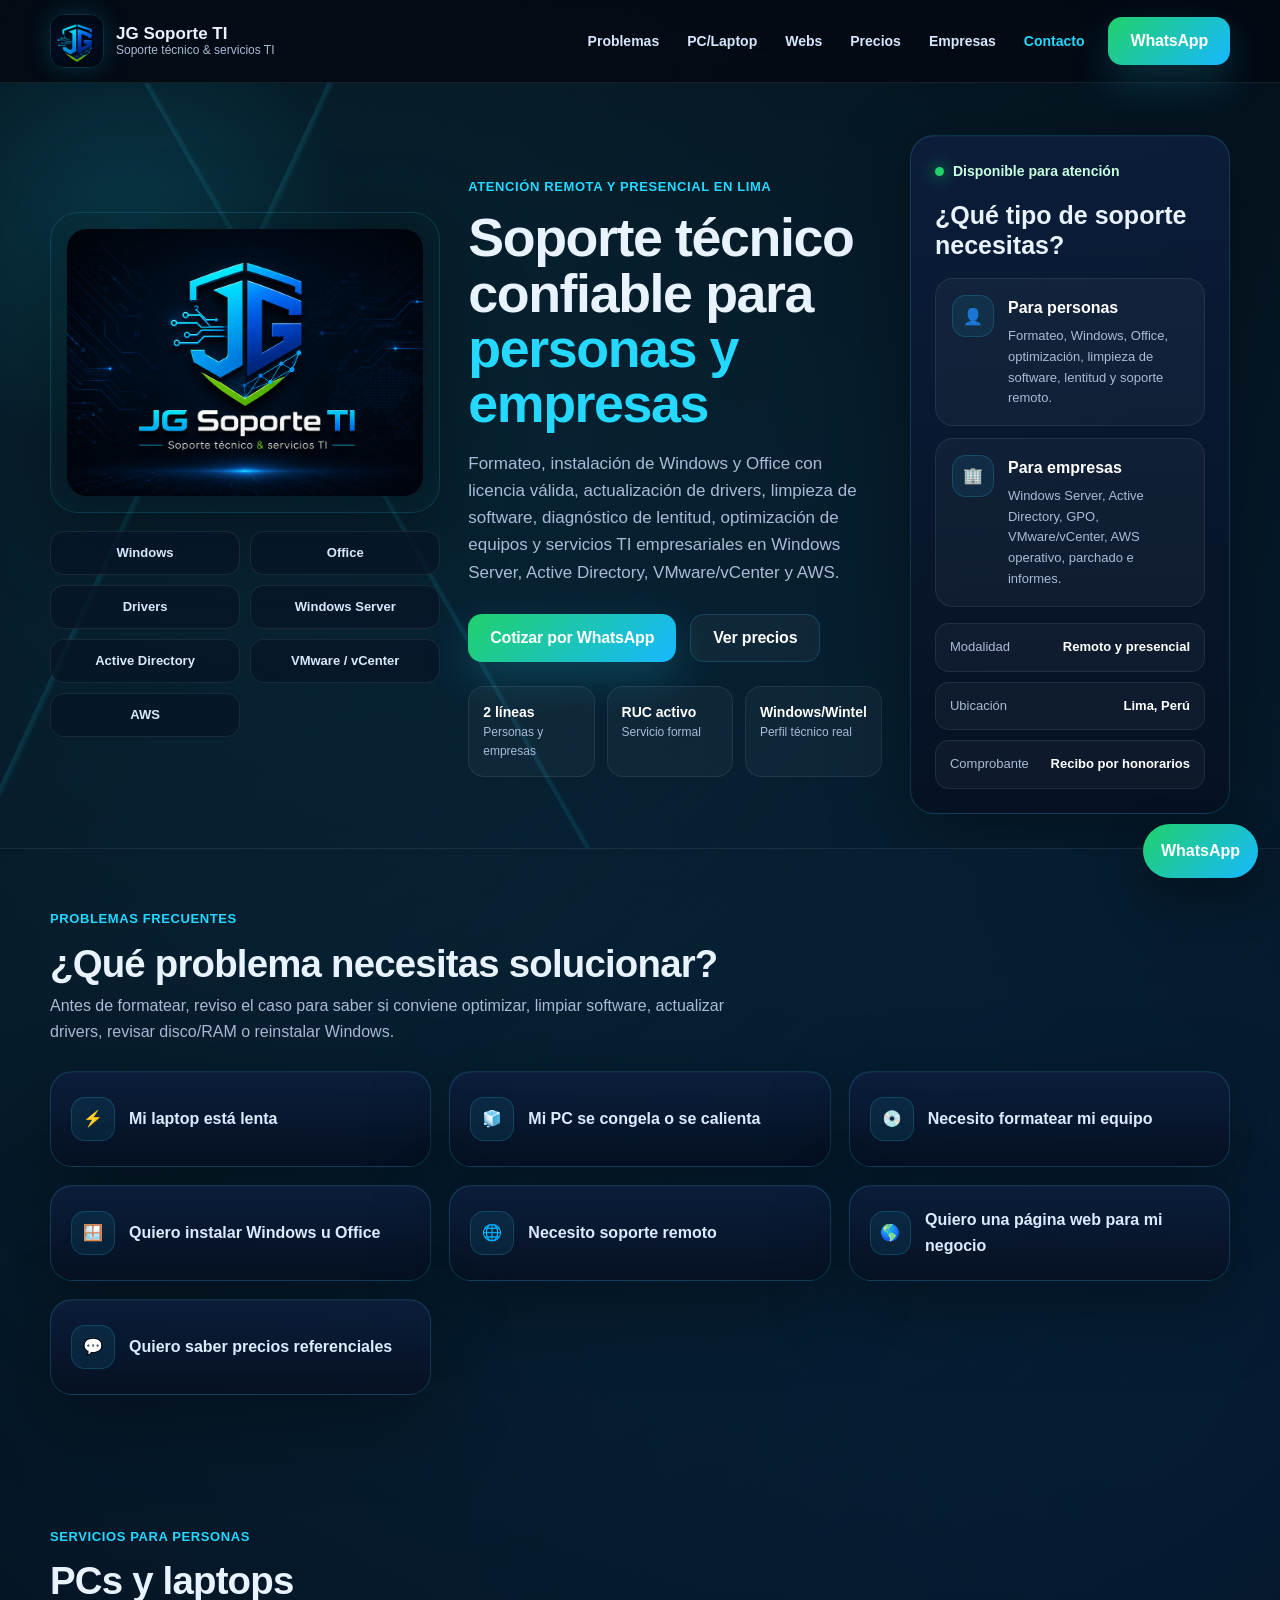
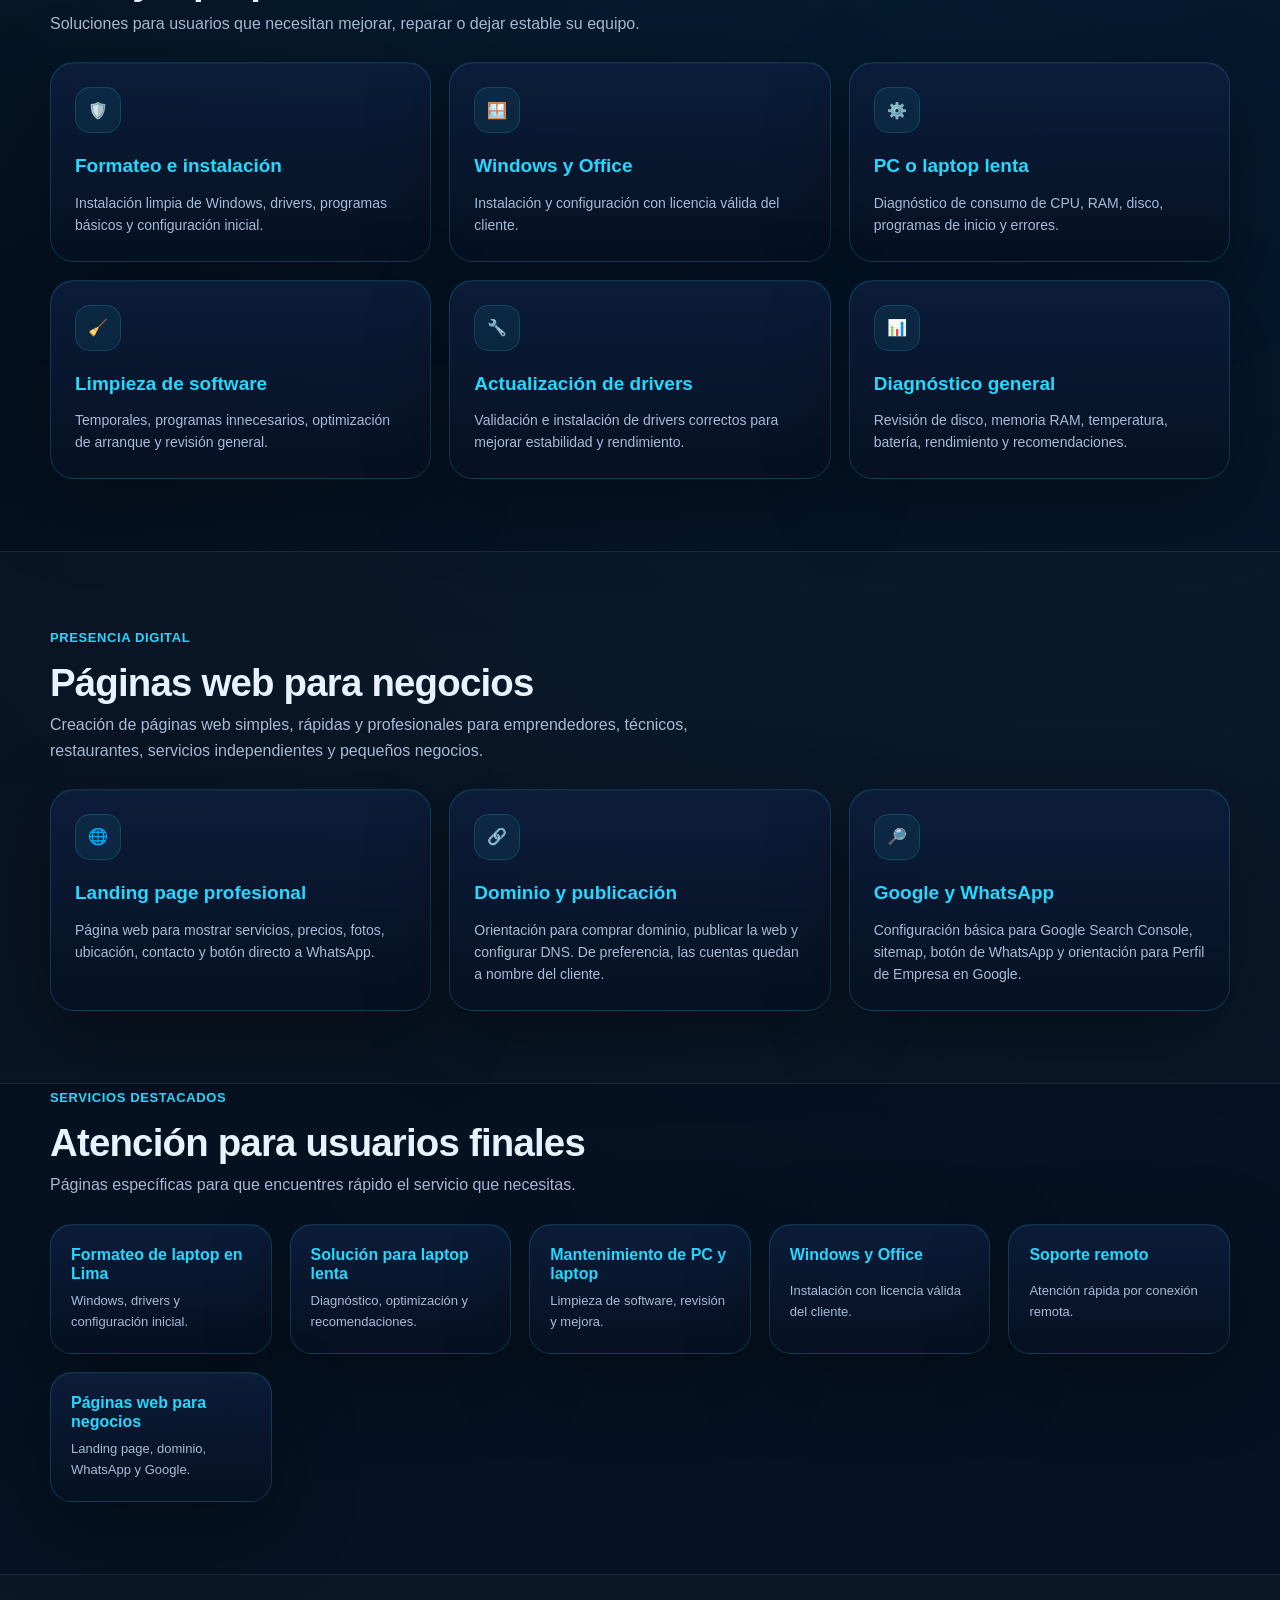
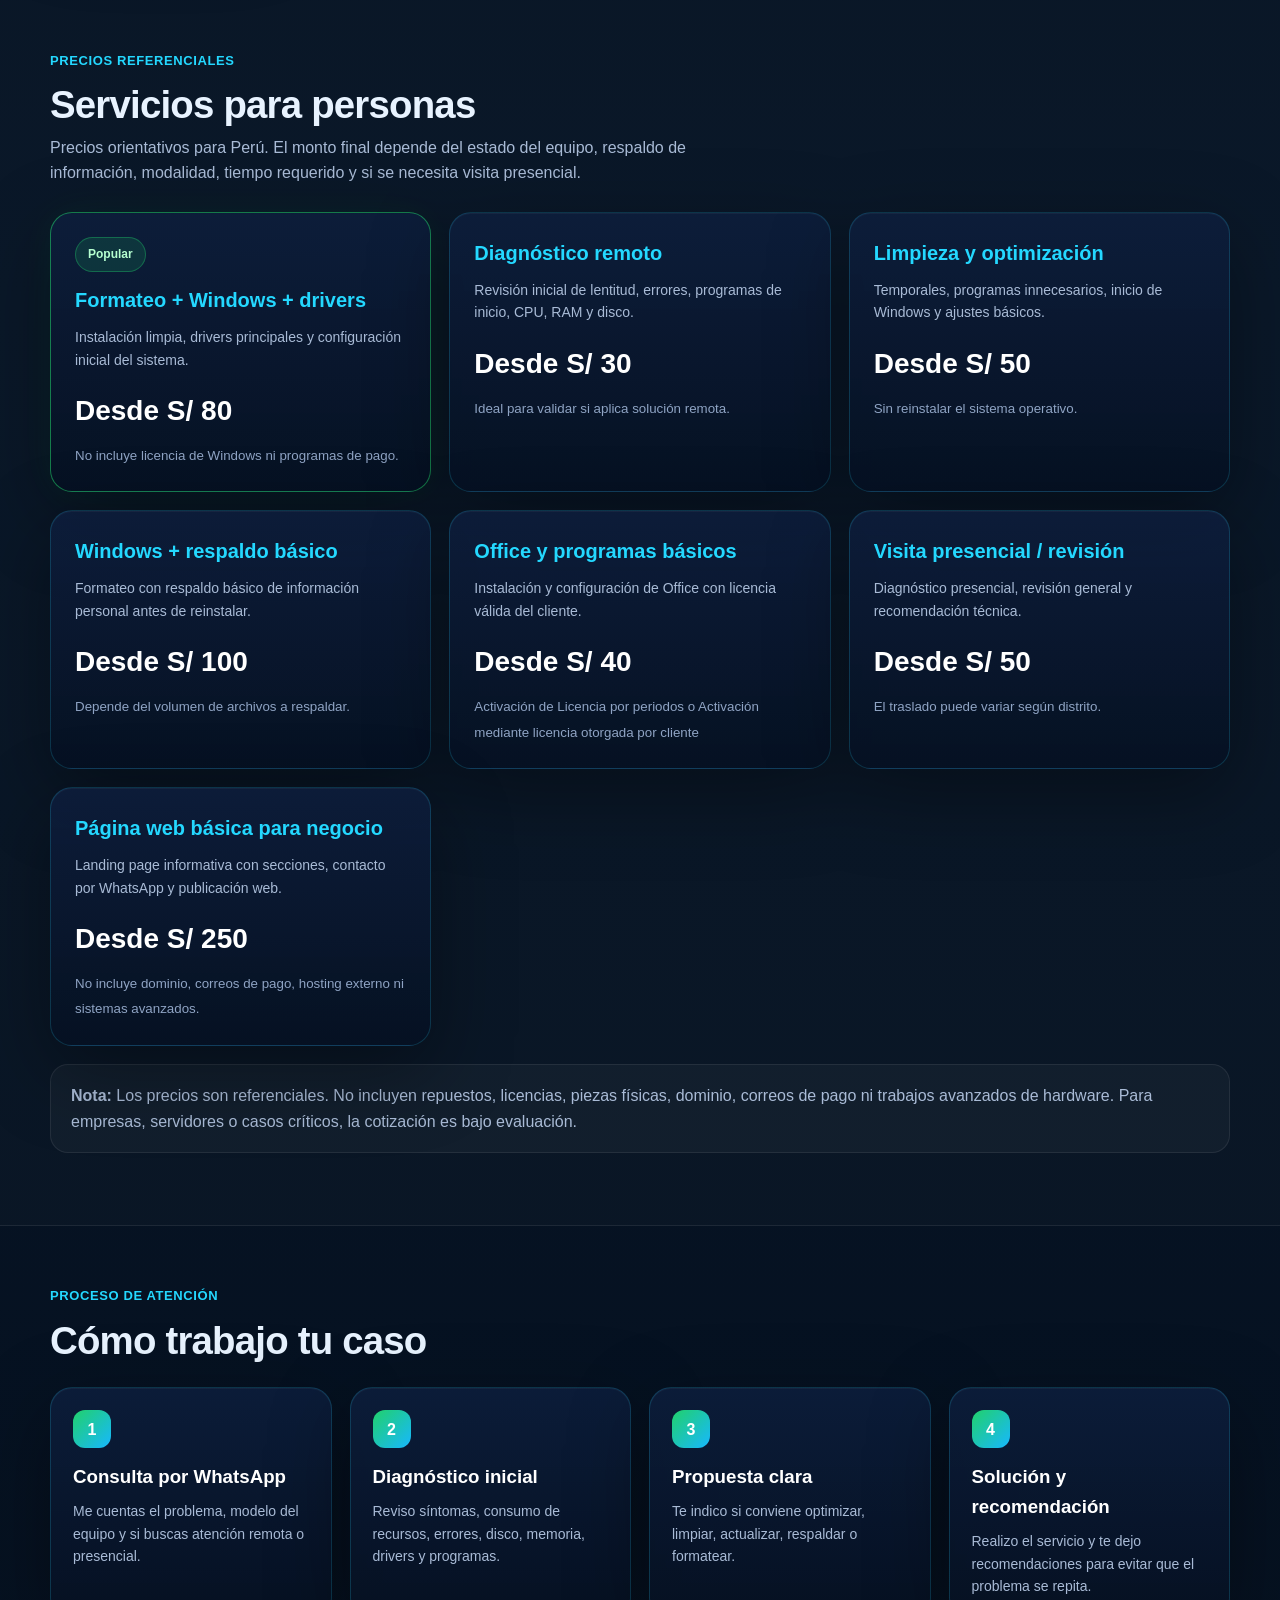
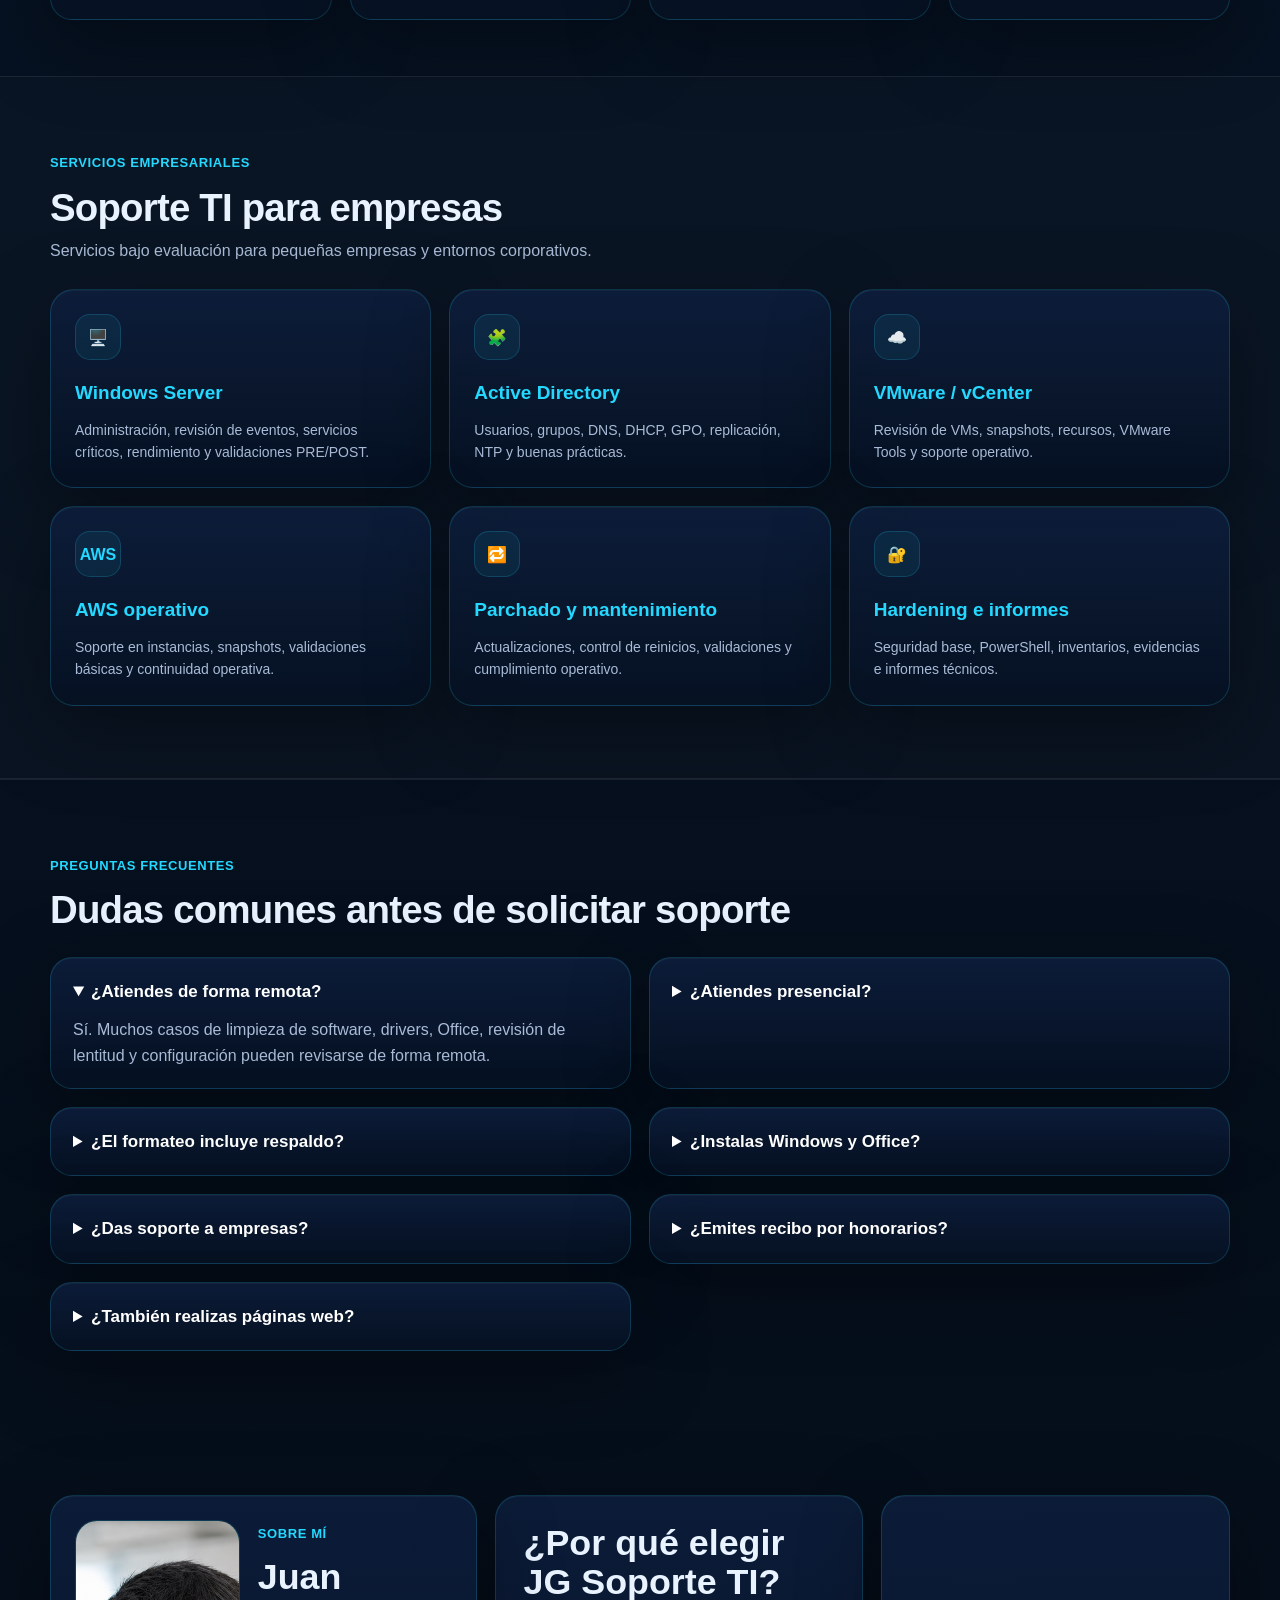
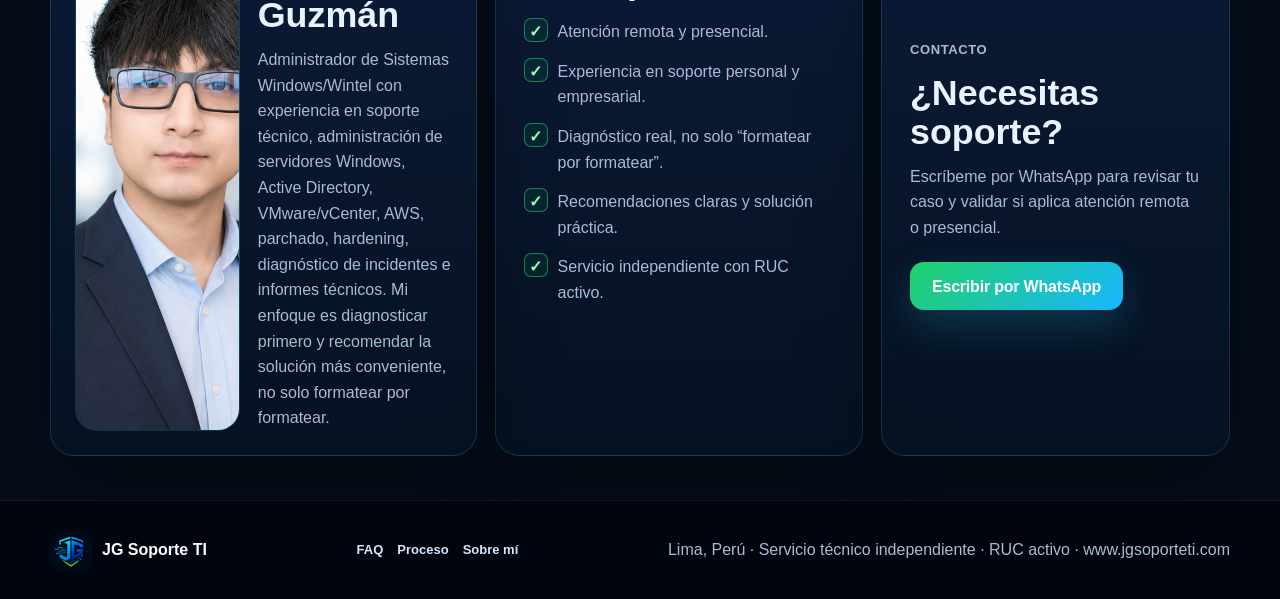
==== commit 17331cc1: "Hotfix responsive móvil WhatsApp" ====
--- a/index.html
+++ b/index.html
@@ -15,7 +15,7 @@
   <meta name="theme-color" content="#061426" />
 
   <link rel="icon" type="image/png" href="assets/img/favicon.png" />
-  <link rel="stylesheet" href="assets/css/styles.css" />
+  <link rel="stylesheet" href="assets/css/styles.css?v=7" />
 
   <script type="application/ld+json">
   {
@@ -59,7 +59,7 @@
         <a href="#contacto">Contacto</a>
       </nav>
 
-      <a class="btn btn-whatsapp nav-cta" href="https://wa.me/51936480770?text=Hola%20JG%20Soporte%20TI%2C%20necesito%20soporte%20t%C3%A9cnico." target="_blank"><span class="nav-cta-full">Cotizar por WhatsApp</span><span class="nav-cta-short">WhatsApp</span></a>
+      <a class="btn btn-whatsapp nav-cta" href="https://wa.me/51936480770?text=Hola%20JG%20Soporte%20TI%2C%20necesito%20soporte%20t%C3%A9cnico." target="_blank" aria-label="Cotizar por WhatsApp">WhatsApp</a>
 
       <button class="mobile-menu-toggle" type="button" aria-label="Abrir menú" aria-expanded="false">
         <span></span>
@@ -512,6 +512,6 @@
     </div>
   </footer>
 
-  <script src="assets/js/main.js"></script>
+  <script src="assets/js/main.js?v=7"></script>
 </body>
 </html>
--- a/assets/css/styles.css
+++ b/assets/css/styles.css
@@ -1496,3 +1496,99 @@
     height: 40px;
   }
 }
+
+
+/* === V7 HOTFIX MOBILE ===
+   Corrección fuerte para evitar duplicados de WhatsApp y overflow horizontal en móviles. */
+html, body {
+  max-width: 100%;
+  overflow-x: hidden;
+}
+
+.nav-cta::before,
+.nav-cta::after,
+.floating-whatsapp::before,
+.floating-whatsapp::after {
+  content: none !important;
+}
+
+.nav-cta-full,
+.nav-cta-short {
+  display: none !important;
+}
+
+@media (max-width: 860px) {
+  .site-header {
+    overflow: visible;
+  }
+
+  .nav {
+    grid-template-columns: minmax(0, 1fr) auto auto !important;
+    gap: 8px !important;
+  }
+
+  .brand {
+    min-width: 0;
+  }
+
+  .brand-copy {
+    min-width: 0;
+    overflow: hidden;
+  }
+
+  .brand-copy strong {
+    display: block;
+    max-width: 130px;
+    overflow: hidden;
+    text-overflow: ellipsis;
+    white-space: nowrap;
+  }
+
+  .brand-copy span {
+    display: none;
+  }
+
+  .nav-cta {
+    display: inline-flex !important;
+    align-items: center;
+    justify-content: center;
+    width: auto !important;
+    max-width: 116px;
+    min-height: 42px;
+    padding: 0 12px !important;
+    white-space: nowrap;
+    overflow: hidden;
+    text-overflow: ellipsis;
+    font-size: 13px !important;
+    line-height: 1 !important;
+  }
+
+  .mobile-menu-toggle {
+    flex: 0 0 auto;
+  }
+
+  .floating-whatsapp {
+    display: none !important;
+  }
+
+  .section-title h2 {
+    font-size: clamp(27px, 8.2vw, 36px) !important;
+    overflow-wrap: break-word;
+  }
+
+  .hero-actions {
+    grid-template-columns: 1fr !important;
+  }
+}
+
+@media (max-width: 390px) {
+  .brand-copy strong {
+    max-width: 86px;
+  }
+
+  .nav-cta {
+    max-width: 98px;
+    padding: 0 10px !important;
+    font-size: 12px !important;
+  }
+}
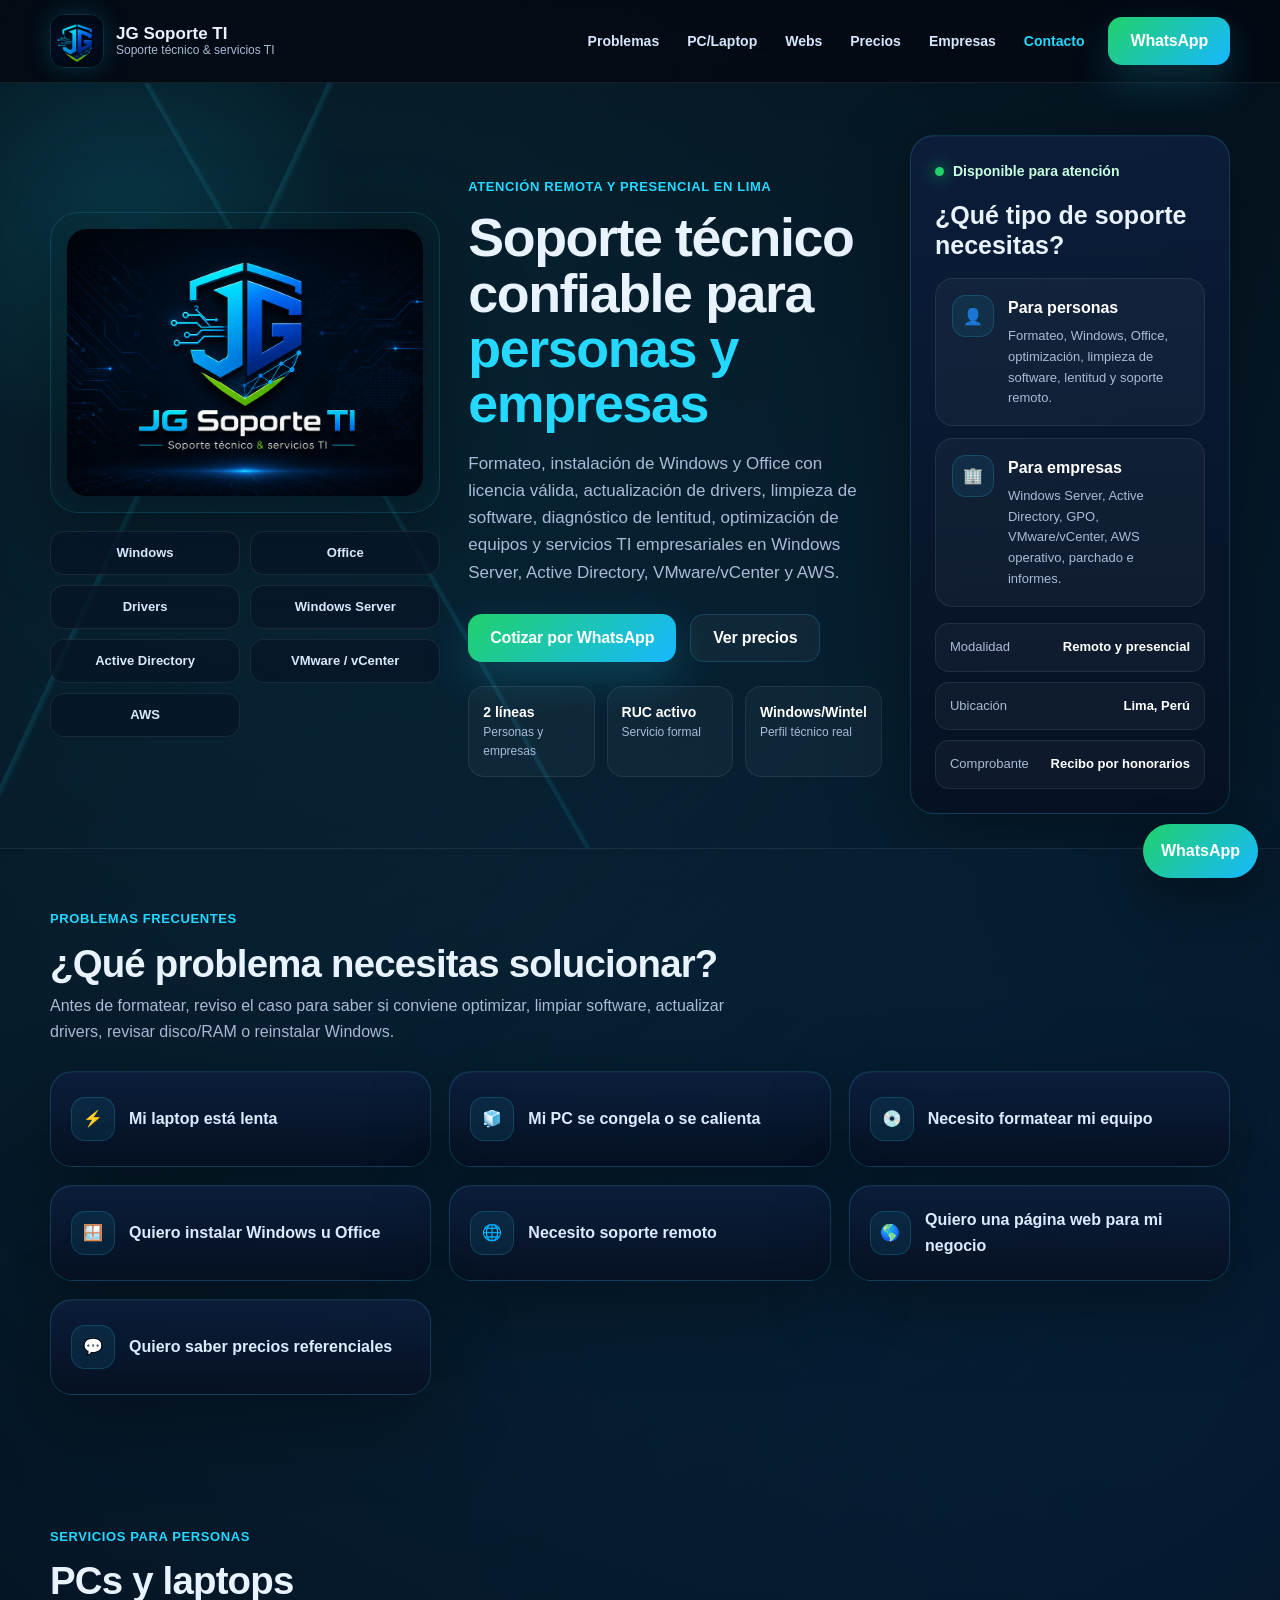
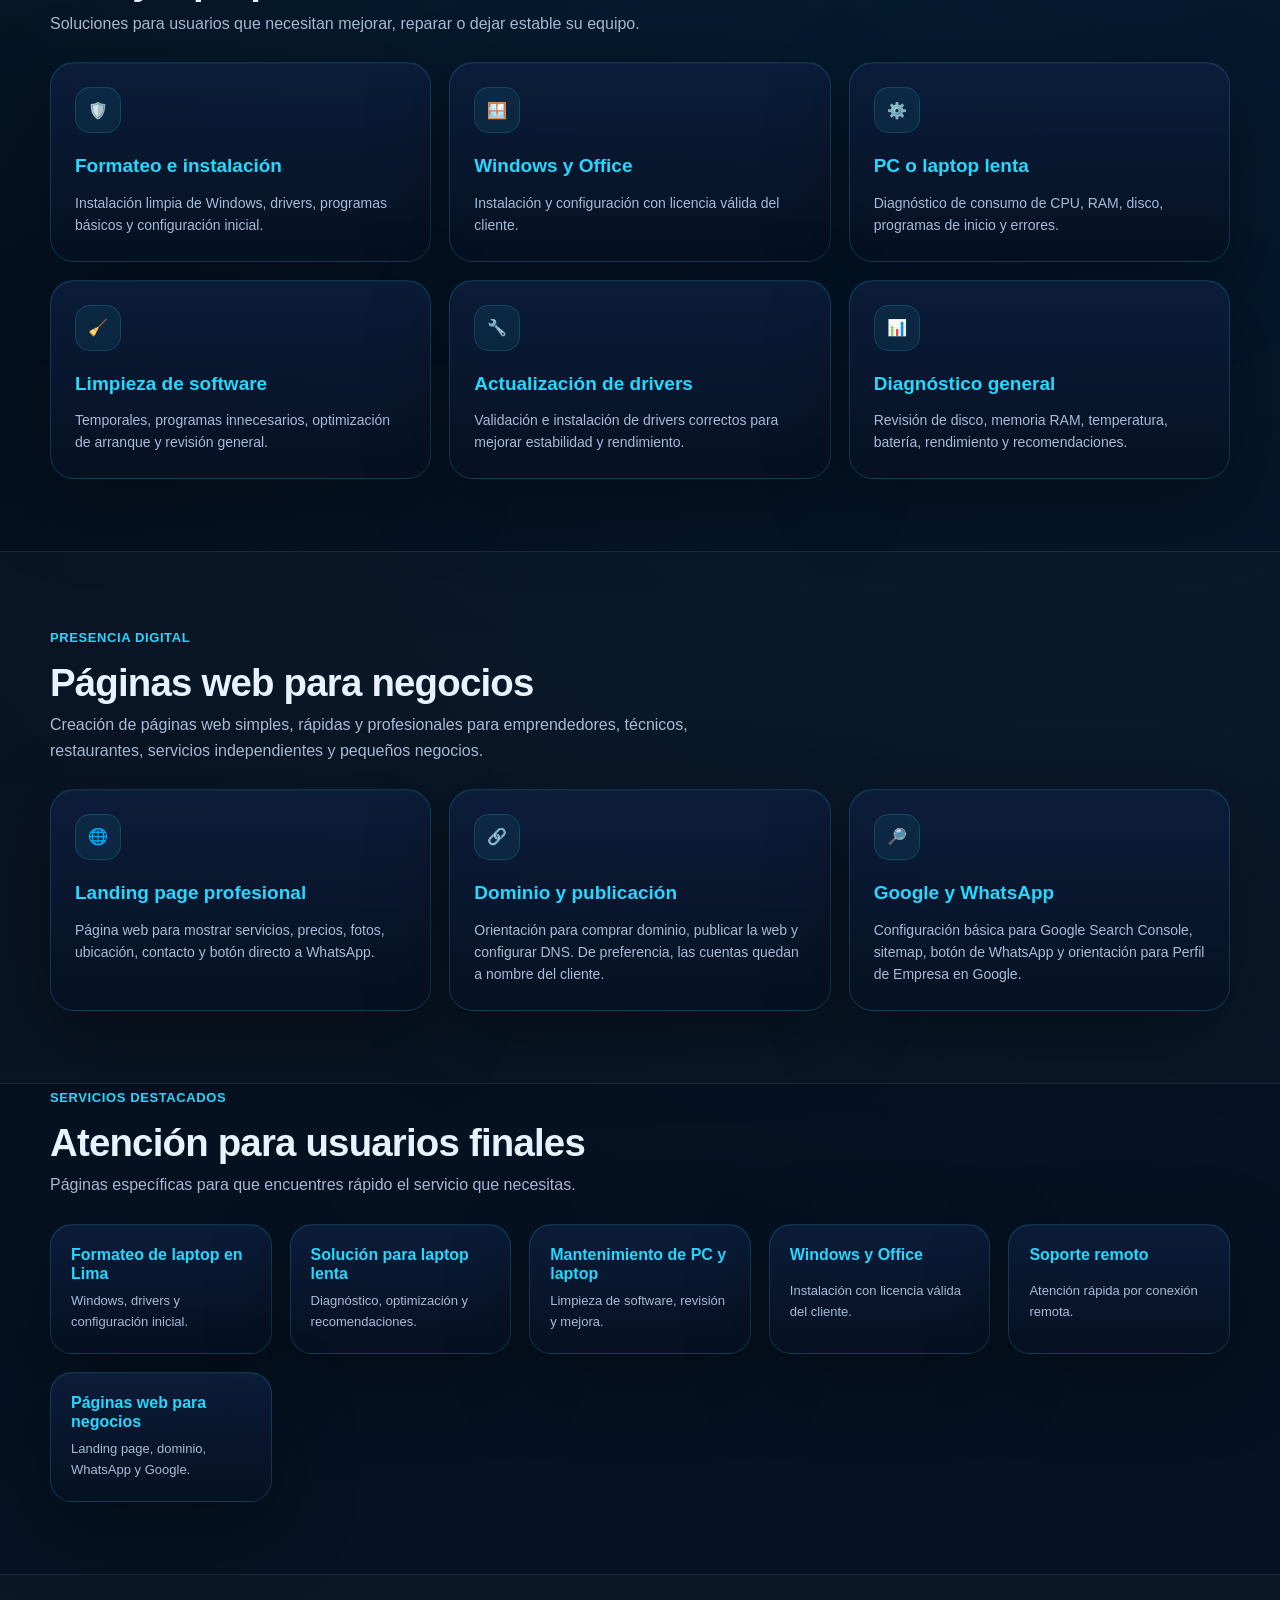
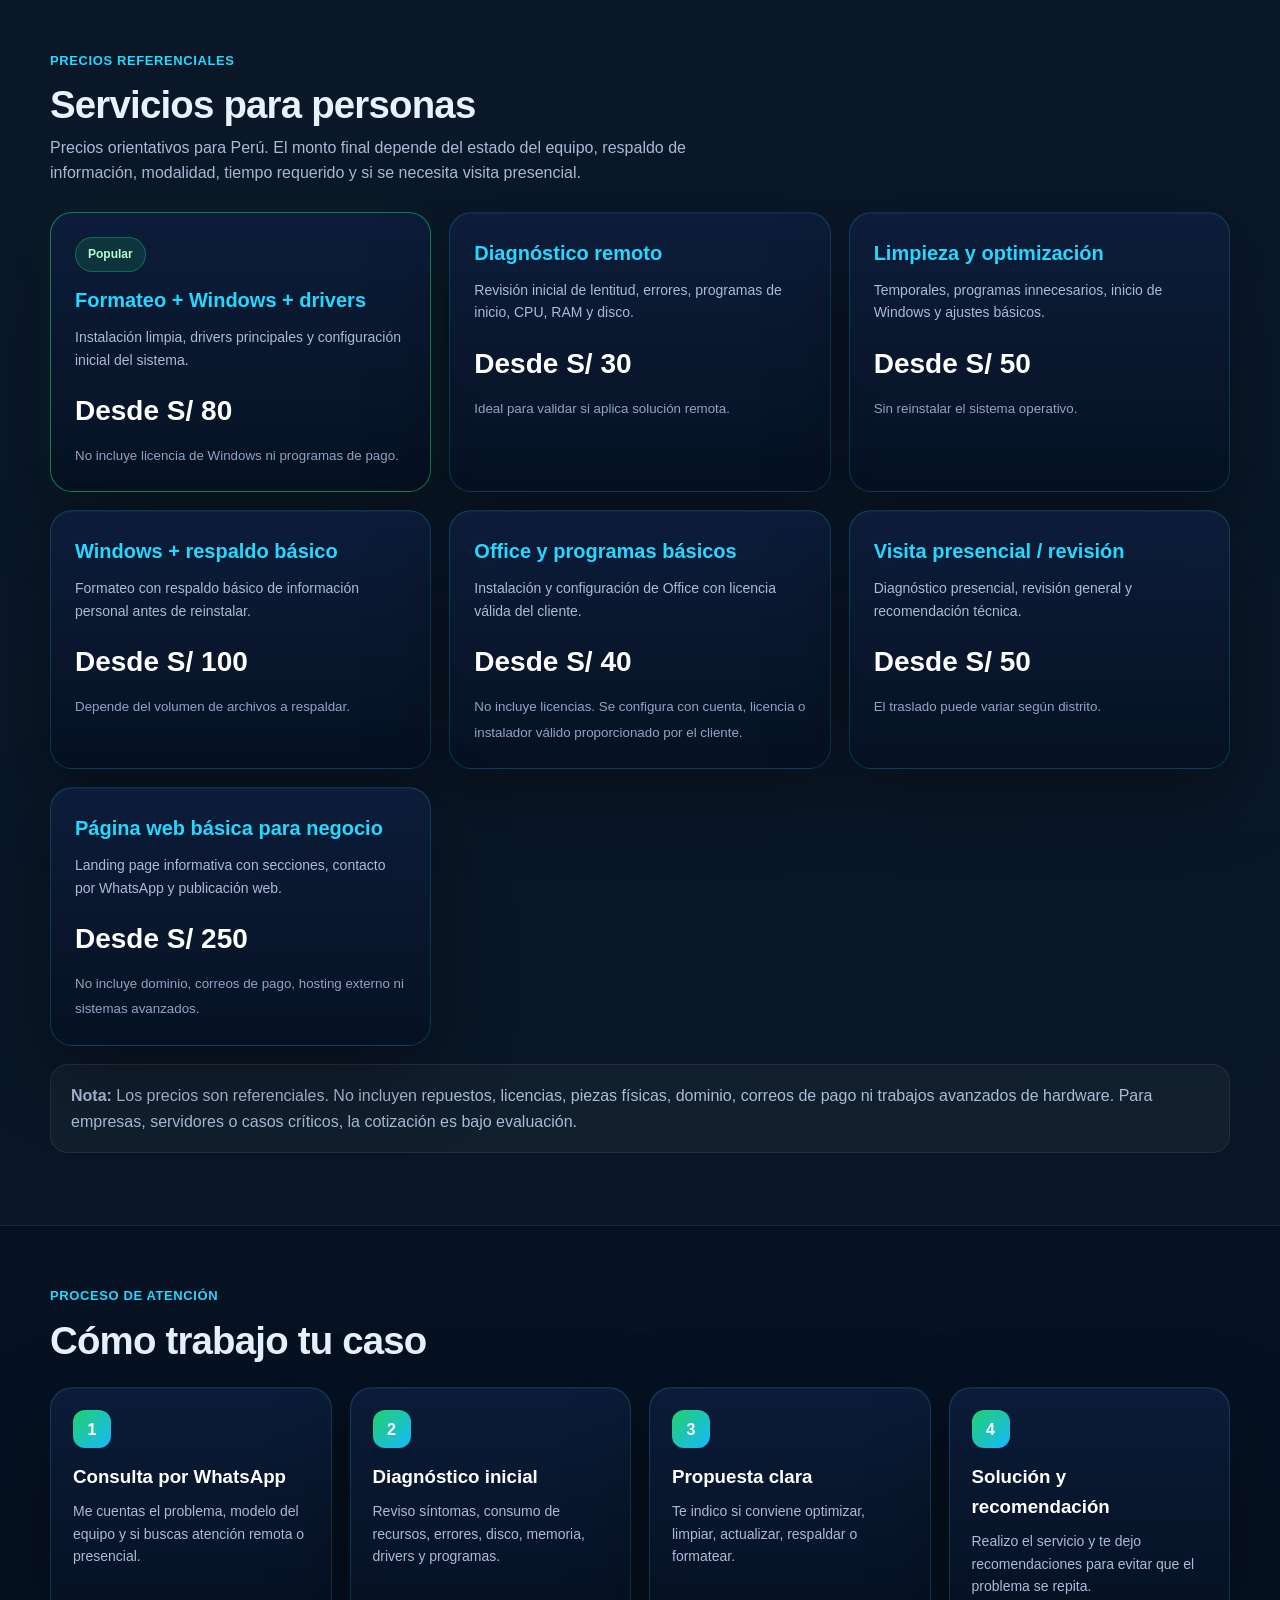
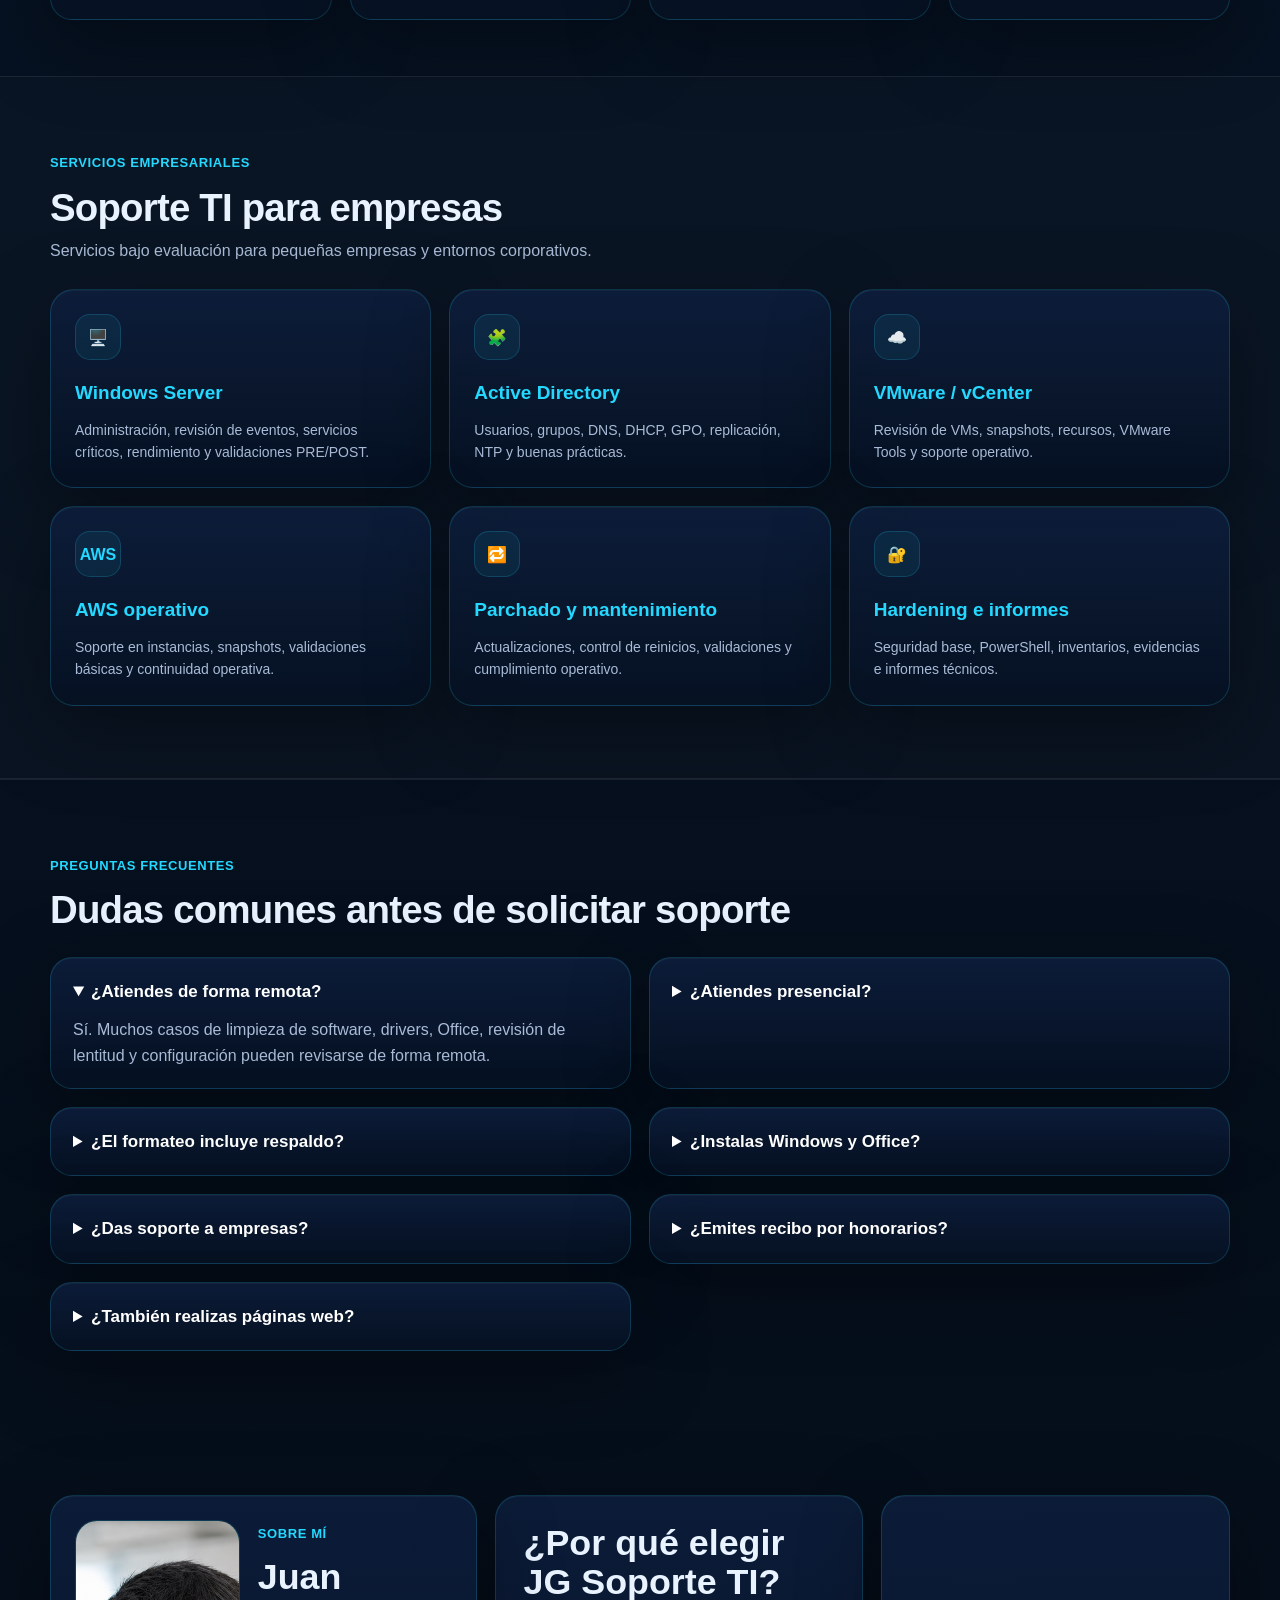
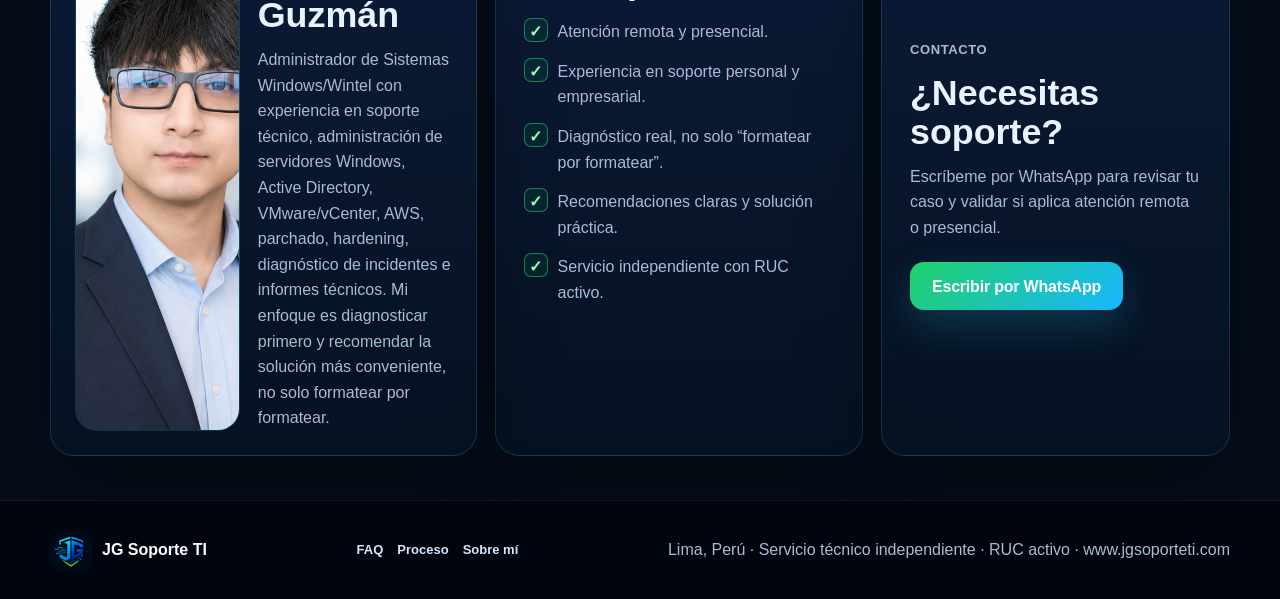
==== commit 77c86778: "v8 SEO técnico y favicon" ====
--- a/index.html
+++ b/index.html
@@ -3,39 +3,163 @@
 <head>
   <meta charset="UTF-8" />
   <meta name="viewport" content="width=device-width, initial-scale=1.0" />
-
-  <title>JG Soporte TI | Soporte técnico, mantenimiento y páginas web en Lima</title>
-  <meta name="description" content="Soporte técnico para PC y laptops en Lima y remoto. Formateo, Windows, Office, drivers, diagnóstico de lentitud, mantenimiento, páginas web para negocios y soporte TI empresarial." />
+  <title>JG Soporte TI | Soporte técnico para PC y laptop en Lima</title>
+  <meta name="description" content="Soporte técnico para PC y laptop en Lima. Formateo, diagnóstico de lentitud, Windows, Office, drivers, soporte remoto, mantenimiento y páginas web para negocios." />
+  <meta name="robots" content="index, follow, max-image-preview:large" />
+  <meta name="author" content="JG Soporte TI" />
+  <meta name="theme-color" content="#061426" />
+  <meta name="color-scheme" content="dark light" />
   <link rel="canonical" href="https://www.jgsoporteti.com/" />
-  <meta property="og:title" content="JG Soporte TI | Soporte técnico para PC, laptops y empresas" />
-  <meta property="og:description" content="Formateo, mantenimiento, Windows, Office, drivers, diagnóstico de lentitud, páginas web para negocios, soporte remoto y servicios TI empresariales." />
+
+  <link rel="icon" href="/favicon.ico" sizes="any" />
+  <link rel="icon" type="image/png" sizes="16x16" href="/assets/img/favicon-16x16.png" />
+  <link rel="icon" type="image/png" sizes="32x32" href="/assets/img/favicon-32x32.png" />
+  <link rel="icon" type="image/png" sizes="192x192" href="/assets/img/favicon-192x192.png" />
+  <link rel="apple-touch-icon" sizes="180x180" href="/assets/img/apple-touch-icon.png" />
+  <link rel="manifest" href="/site.webmanifest" />
+
+  <meta property="og:locale" content="es_PE" />
+  <meta property="og:type" content="website" />
+  <meta property="og:site_name" content="JG Soporte TI" />
+  <meta property="og:title" content="JG Soporte TI | Soporte técnico para PC y laptop en Lima" />
+  <meta property="og:description" content="Soporte técnico para PC y laptop en Lima. Formateo, diagnóstico de lentitud, Windows, Office, drivers, soporte remoto, mantenimiento y páginas web para negocios." />
   <meta property="og:url" content="https://www.jgsoporteti.com/" />
-  <meta property="og:type" content="website" />
-  <meta property="og:image" content="https://www.jgsoporteti.com/assets/img/logo-jg-soporte-ti.png" />
-  <meta name="theme-color" content="#061426" />
-
-  <link rel="icon" type="image/png" href="assets/img/favicon.png" />
-  <link rel="stylesheet" href="assets/css/styles.css?v=7" />
-
+  <meta property="og:image" content="https://www.jgsoporteti.com/assets/img/og-image-jg-soporte-ti.png" />
+  <meta property="og:image:secure_url" content="https://www.jgsoporteti.com/assets/img/og-image-jg-soporte-ti.png" />
+  <meta property="og:image:alt" content="Logo de JG Soporte TI" />
+
+  <meta name="twitter:card" content="summary_large_image" />
+  <meta name="twitter:title" content="JG Soporte TI | Soporte técnico para PC y laptop en Lima" />
+  <meta name="twitter:description" content="Soporte técnico para PC y laptop en Lima. Formateo, diagnóstico de lentitud, Windows, Office, drivers, soporte remoto, mantenimiento y páginas web para negocios." />
+  <meta name="twitter:image" content="https://www.jgsoporteti.com/assets/img/og-image-jg-soporte-ti.png" />
+
+  <link rel="stylesheet" href="assets/css/styles.css?v=8" />
   <script type="application/ld+json">
-  {
-    "@context": "https://schema.org",
-    "@type": "LocalBusiness",
-    "name": "JG Soporte TI",
-    "url": "https://www.jgsoporteti.com/",
-    "image": "https://www.jgsoporteti.com/assets/img/logo-jg-soporte-ti.png",
-    "telephone": "+51 936 480 770",
-    "priceRange": "S/30 - S/130+",
-    "address": {
-      "@type": "PostalAddress",
-      "addressLocality": "Lima",
-      "addressRegion": "Lima",
-      "addressCountry": "PE"
+{
+  "@context": "https://schema.org",
+  "@graph": [
+    {
+      "@type": [
+        "LocalBusiness",
+        "ProfessionalService"
+      ],
+      "@id": "https://www.jgsoporteti.com/#negocio",
+      "name": "JG Soporte TI",
+      "alternateName": "JG Soporte TI - Soporte técnico y servicios TI",
+      "url": "https://www.jgsoporteti.com/",
+      "logo": "https://www.jgsoporteti.com/assets/img/logo-jg-soporte-ti.png",
+      "image": "https://www.jgsoporteti.com/assets/img/logo-jg-soporte-ti.png",
+      "telephone": "+51936480770",
+      "priceRange": "S/30 - S/250+",
+      "description": "Soporte técnico para PC, laptops y pequeñas empresas en Lima. Formateo, Windows, Office, drivers, limpieza de software, diagnóstico de lentitud, soporte remoto, páginas web para negocios y servicios TI empresariales.",
+      "address": {
+        "@type": "PostalAddress",
+        "addressLocality": "Lima",
+        "addressRegion": "Lima",
+        "addressCountry": "PE"
+      },
+      "areaServed": [
+        {
+          "@type": "City",
+          "name": "Lima"
+        },
+        {
+          "@type": "AdministrativeArea",
+          "name": "Callao"
+        },
+        {
+          "@type": "Country",
+          "name": "Perú"
+        }
+      ],
+      "contactPoint": [
+        {
+          "@type": "ContactPoint",
+          "telephone": "+51936480770",
+          "contactType": "customer support",
+          "areaServed": "PE",
+          "availableLanguage": [
+            "es"
+          ]
+        }
+      ],
+      "sameAs": [
+        "https://www.jgsoporteti.com/"
+      ]
     },
-    "areaServed": ["Lima", "Callao", "Perú remoto"],
-    "description": "Soporte técnico para PC, laptops y pequeñas empresas. Formateo, Windows, Office, drivers, limpieza de software, diagnóstico de lentitud, páginas web para negocios y servicios TI empresariales.",
-    "sameAs": ["https://www.jgsoporteti.com/"]
-  }
+    {
+      "@type": "WebSite",
+      "@id": "https://www.jgsoporteti.com/#website",
+      "url": "https://www.jgsoporteti.com/",
+      "name": "JG Soporte TI",
+      "inLanguage": "es-PE",
+      "publisher": {
+        "@id": "https://www.jgsoporteti.com/#negocio"
+      }
+    },
+    {
+      "@type": "WebPage",
+      "@id": "https://www.jgsoporteti.com/#webpage",
+      "url": "https://www.jgsoporteti.com/",
+      "name": "JG Soporte TI | Soporte técnico para PC y laptop en Lima",
+      "description": "Soporte técnico para PC y laptop en Lima. Formateo, diagnóstico de lentitud, Windows, Office, drivers, soporte remoto, mantenimiento y páginas web para negocios.",
+      "isPartOf": {
+        "@id": "https://www.jgsoporteti.com/#website"
+      },
+      "about": {
+        "@id": "https://www.jgsoporteti.com/#negocio"
+      },
+      "primaryImageOfPage": {
+        "@type": "ImageObject",
+        "url": "https://www.jgsoporteti.com/assets/img/logo-jg-soporte-ti.png"
+      },
+      "inLanguage": "es-PE"
+    },
+    {
+      "@type": "ItemList",
+      "@id": "https://www.jgsoporteti.com/#servicios",
+      "name": "Servicios de JG Soporte TI",
+      "itemListElement": [
+        {
+          "@type": "ListItem",
+          "position": 1,
+          "name": "Formateo de laptop en Lima",
+          "url": "https://www.jgsoporteti.com/formateo-laptop-lima.html"
+        },
+        {
+          "@type": "ListItem",
+          "position": 2,
+          "name": "Solución para laptop lenta",
+          "url": "https://www.jgsoporteti.com/laptop-lenta-lima.html"
+        },
+        {
+          "@type": "ListItem",
+          "position": 3,
+          "name": "Mantenimiento de PC y laptop",
+          "url": "https://www.jgsoporteti.com/mantenimiento-pc-lima.html"
+        },
+        {
+          "@type": "ListItem",
+          "position": 4,
+          "name": "Instalación de Windows y Office",
+          "url": "https://www.jgsoporteti.com/instalacion-windows-office.html"
+        },
+        {
+          "@type": "ListItem",
+          "position": 5,
+          "name": "Soporte remoto para PC",
+          "url": "https://www.jgsoporteti.com/soporte-remoto-pc.html"
+        },
+        {
+          "@type": "ListItem",
+          "position": 6,
+          "name": "Páginas web para negocios",
+          "url": "https://www.jgsoporteti.com/paginas-web-negocios.html"
+        }
+      ]
+    }
+  ]
+}
   </script>
 </head>
 
@@ -325,7 +449,7 @@
             <h3>Office y programas básicos</h3>
             <p>Instalación y configuración de Office con licencia válida del cliente.</p>
             <strong>Desde S/ 40</strong>
-            <small>Activación de Licencia por periodos o Activación mediante licencia otorgada por cliente</small>
+            <small>No incluye licencias. Se configura con cuenta, licencia o instalador válido proporcionado por el cliente.</small>
           </article>
 
           <article class="price-card">
@@ -512,6 +636,6 @@
     </div>
   </footer>
 
-  <script src="assets/js/main.js?v=7"></script>
+  <script src="assets/js/main.js?v=8"></script>
 </body>
 </html>
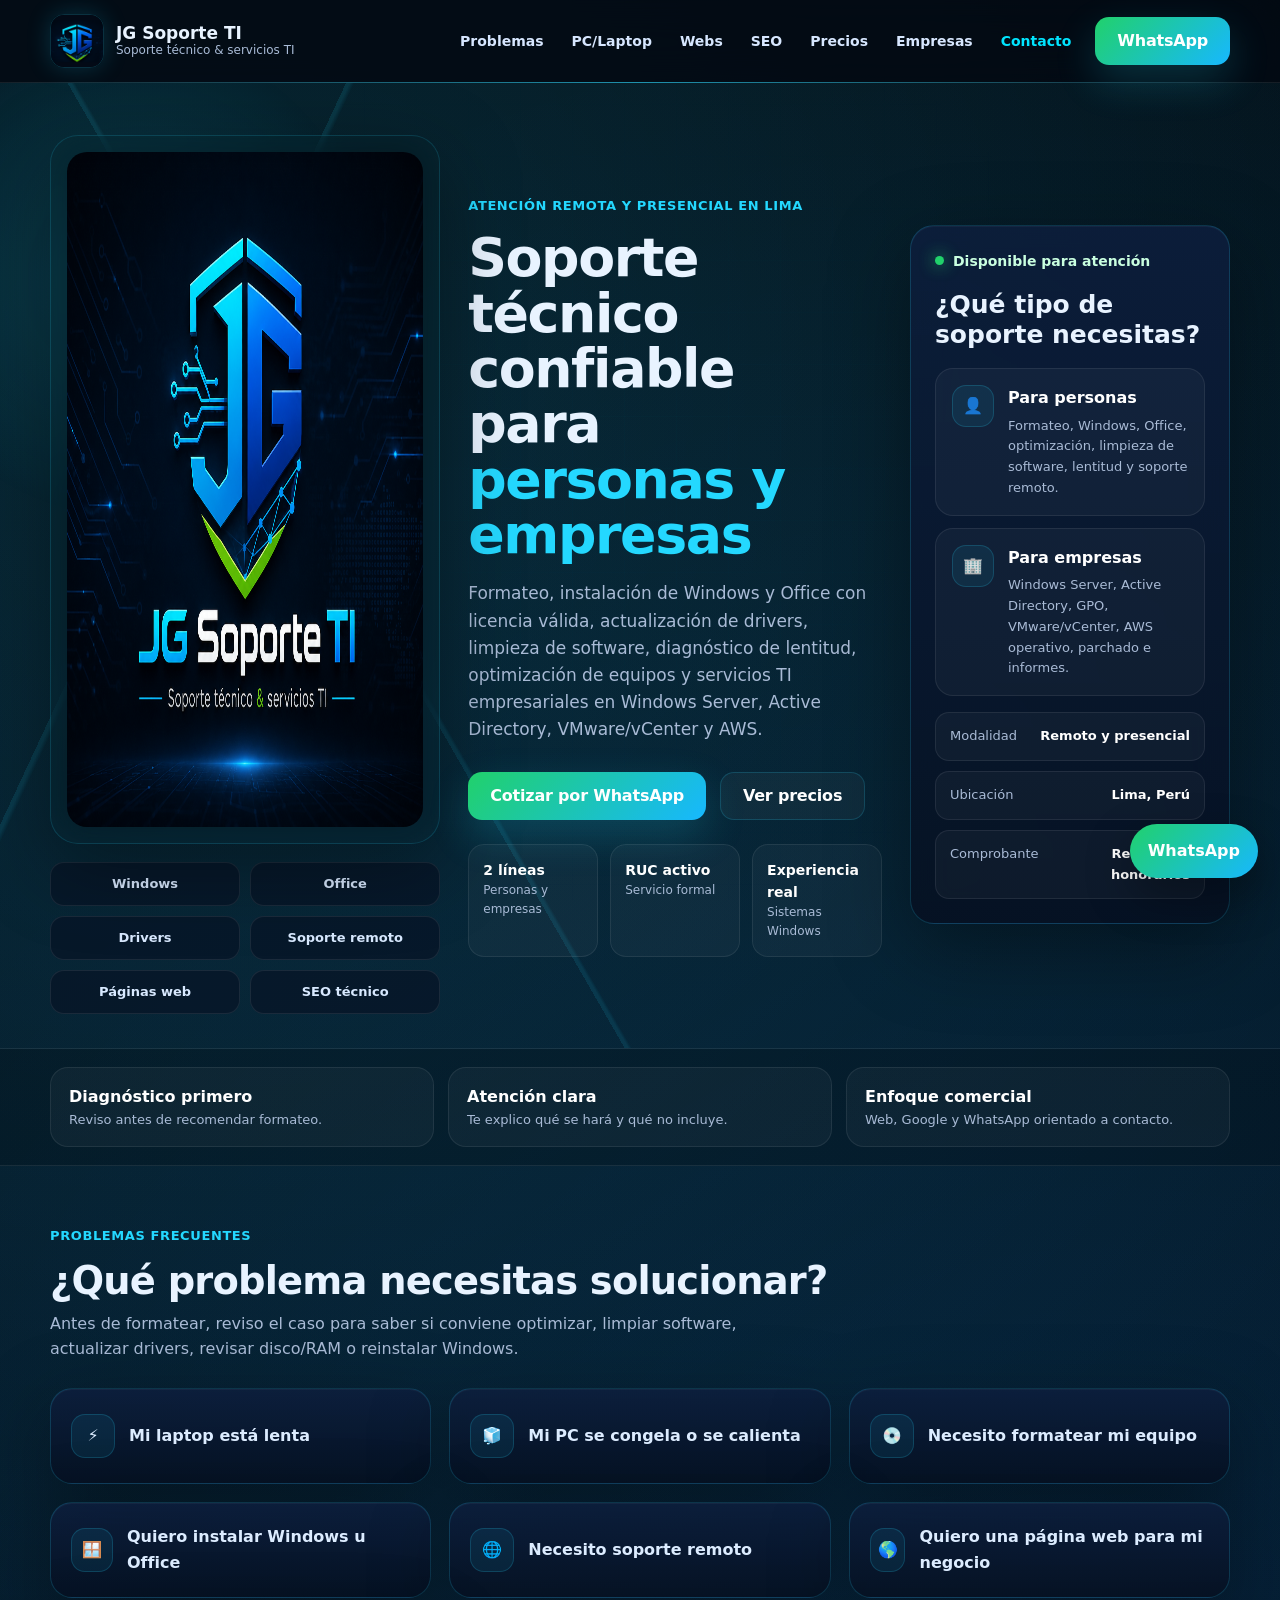
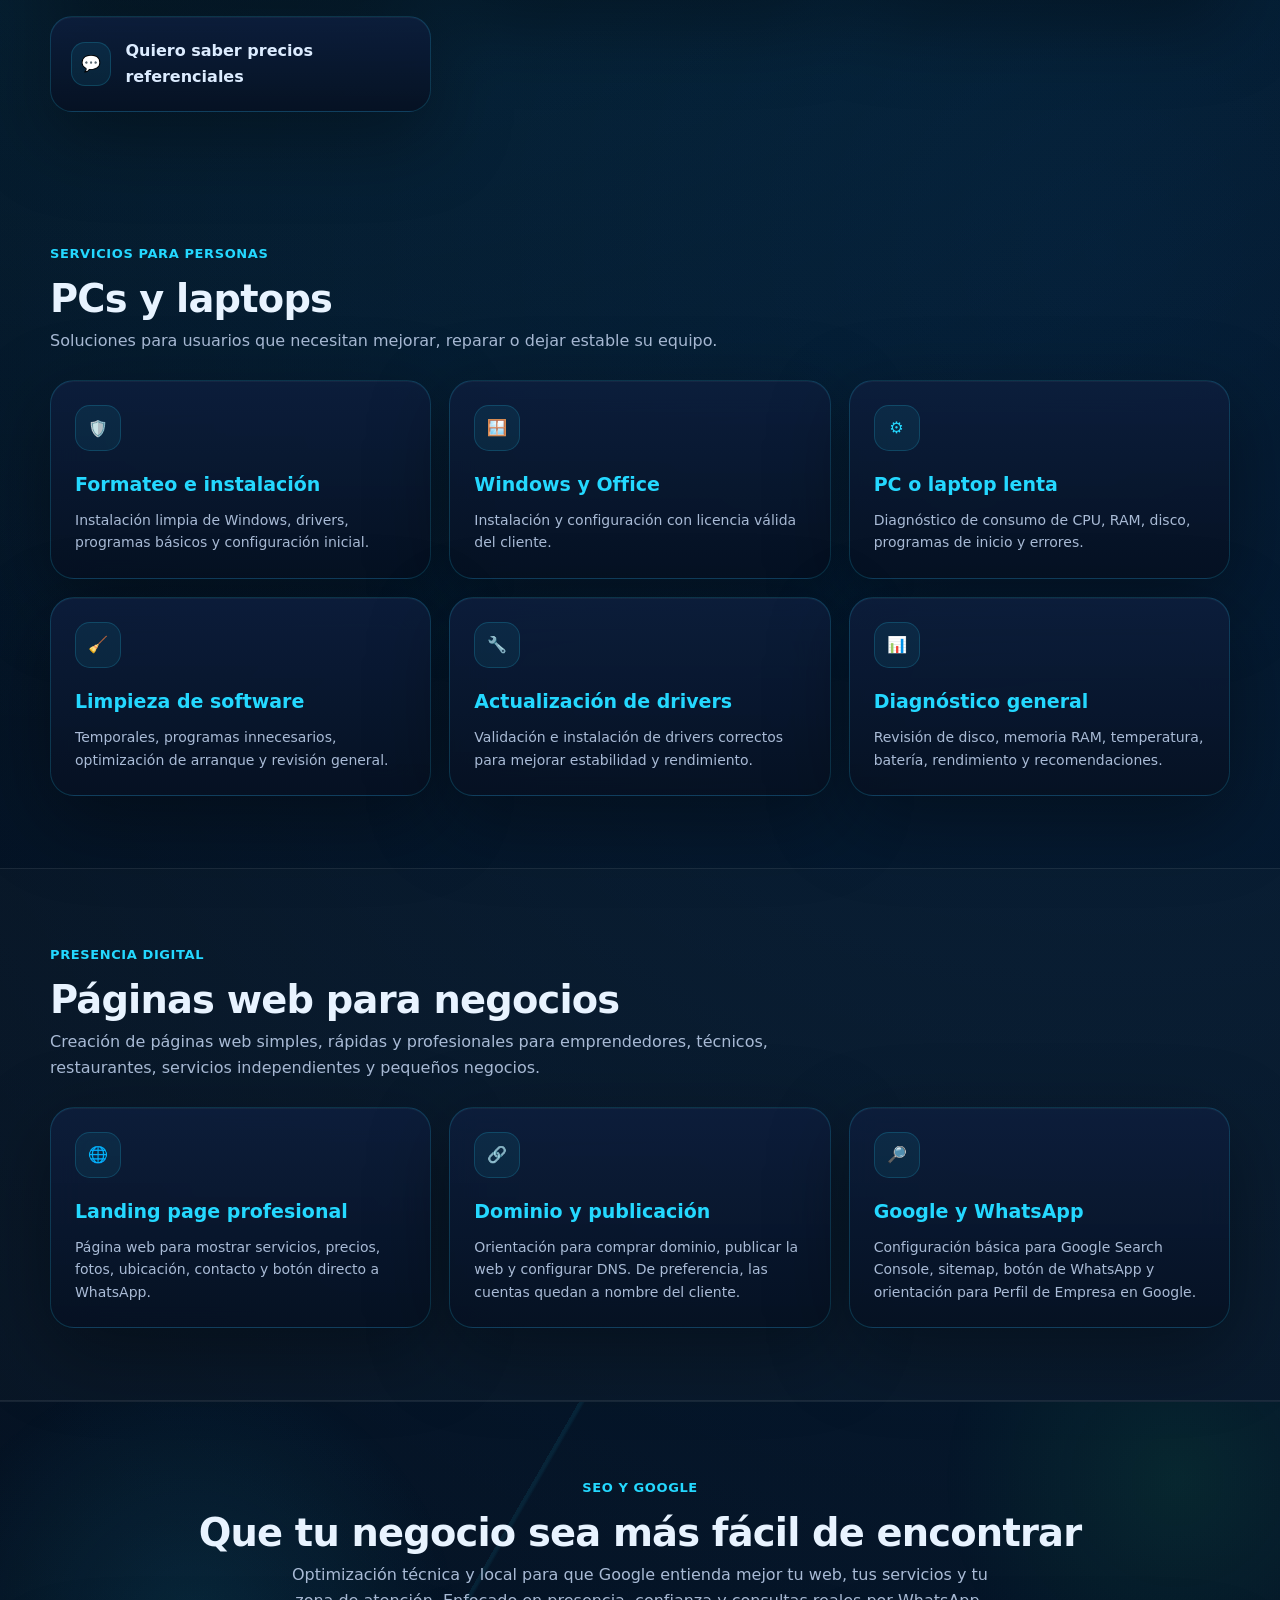
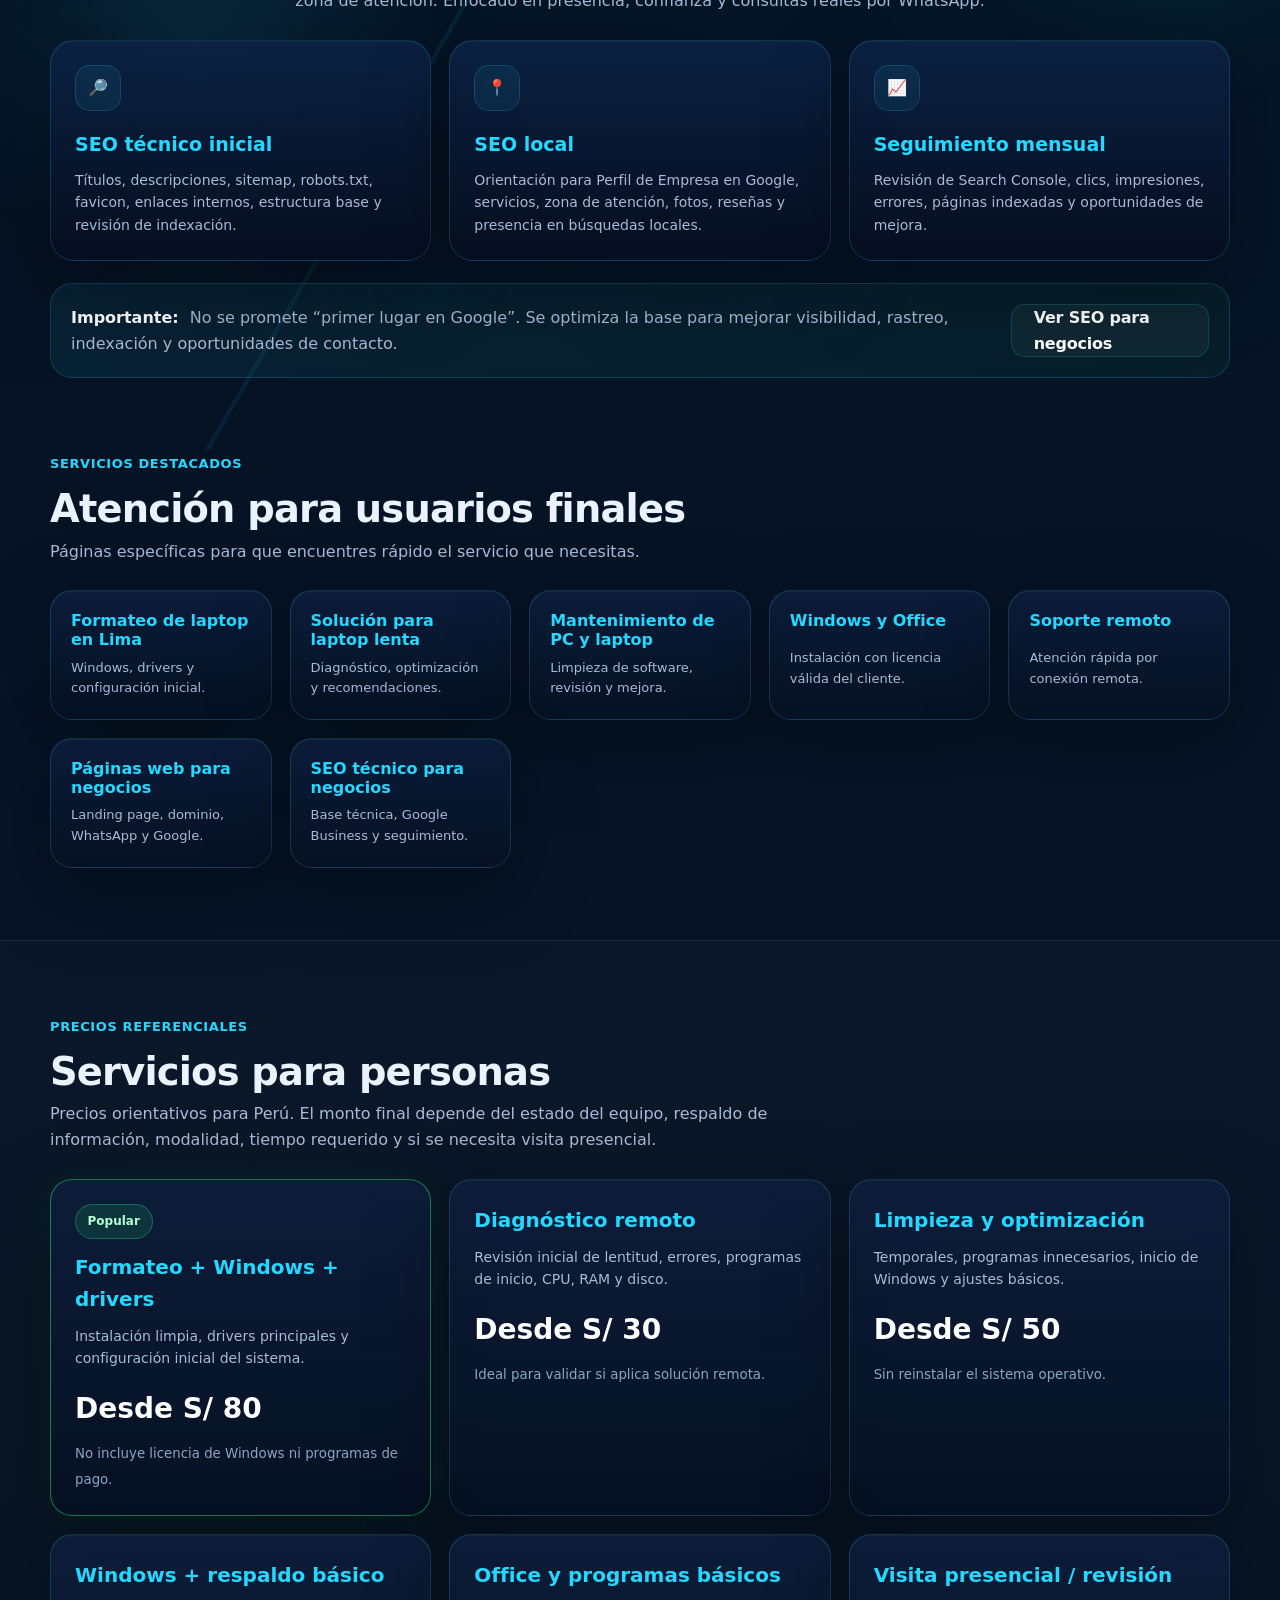
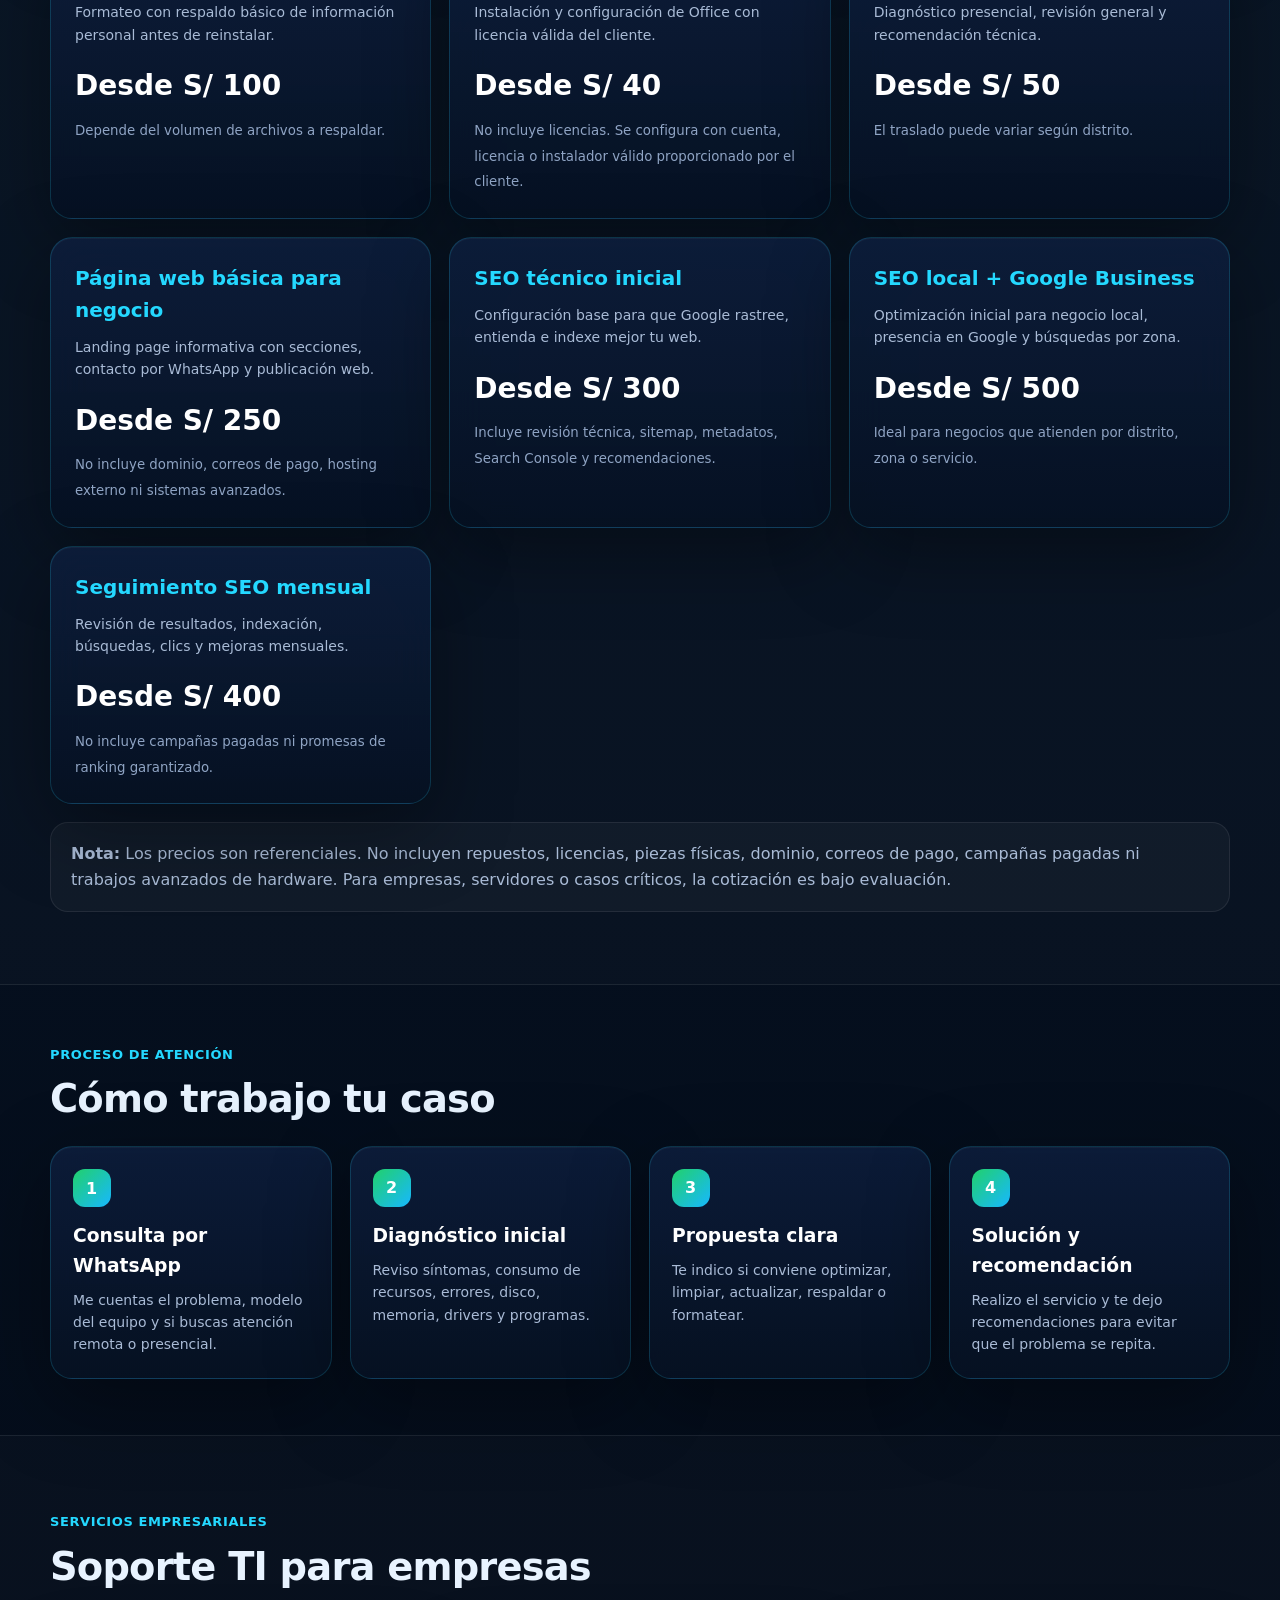
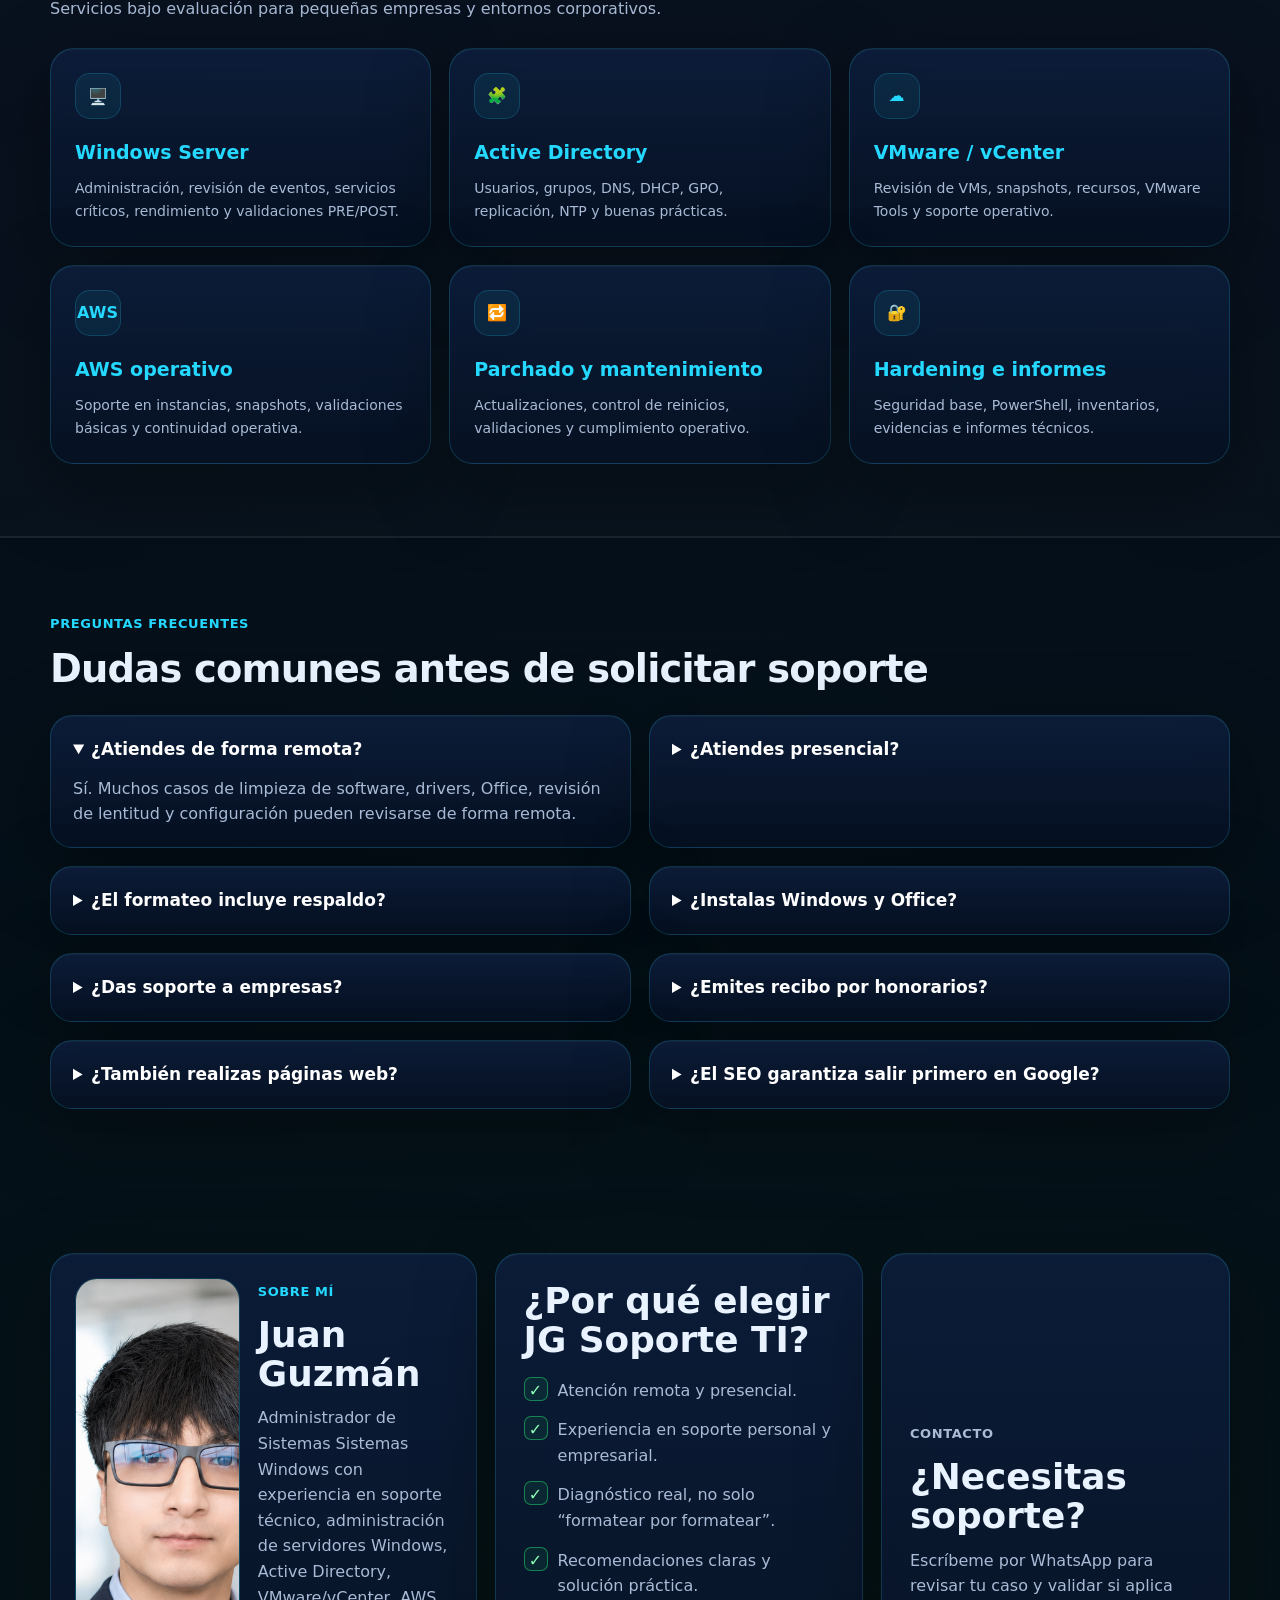
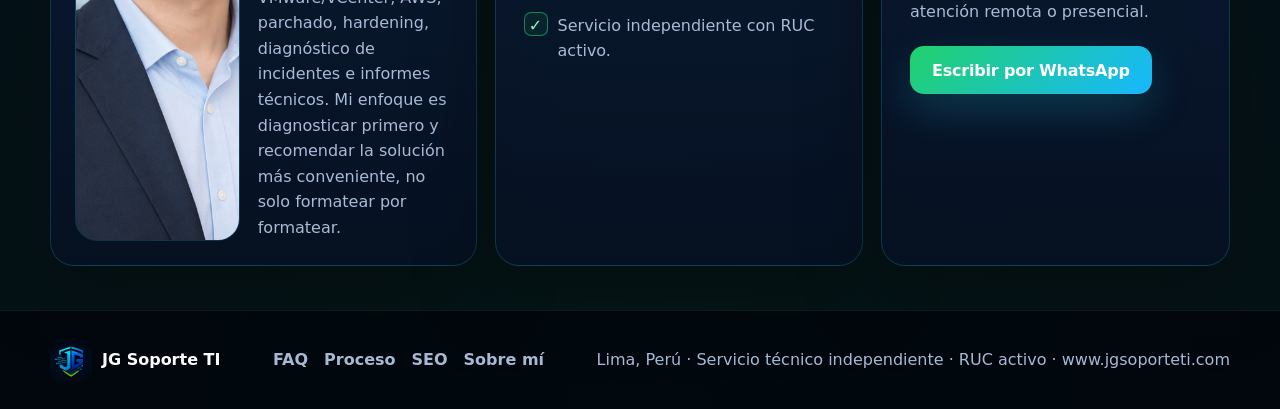
==== commit 1cdf69d1: "Actualizar web JG Soporte TI v10" ====
--- a/index.html
+++ b/index.html
@@ -16,7 +16,6 @@
   <link rel="icon" type="image/png" sizes="32x32" href="/assets/img/favicon-32x32.png" />
   <link rel="icon" type="image/png" sizes="192x192" href="/assets/img/favicon-192x192.png" />
   <link rel="apple-touch-icon" sizes="180x180" href="/assets/img/apple-touch-icon.png" />
-  <link rel="manifest" href="/site.webmanifest" />
 
   <meta property="og:locale" content="es_PE" />
   <meta property="og:type" content="website" />
@@ -33,7 +32,7 @@
   <meta name="twitter:description" content="Soporte técnico para PC y laptop en Lima. Formateo, diagnóstico de lentitud, Windows, Office, drivers, soporte remoto, mantenimiento y páginas web para negocios." />
   <meta name="twitter:image" content="https://www.jgsoporteti.com/assets/img/og-image-jg-soporte-ti.png" />
 
-  <link rel="stylesheet" href="assets/css/styles.css?v=8" />
+  <link rel="stylesheet" href="assets/css/styles.css?v=10" />
   <script type="application/ld+json">
 {
   "@context": "https://schema.org",
@@ -50,8 +49,8 @@
       "logo": "https://www.jgsoporteti.com/assets/img/logo-jg-soporte-ti.png",
       "image": "https://www.jgsoporteti.com/assets/img/logo-jg-soporte-ti.png",
       "telephone": "+51936480770",
-      "priceRange": "S/30 - S/250+",
-      "description": "Soporte técnico para PC, laptops y pequeñas empresas en Lima. Formateo, Windows, Office, drivers, limpieza de software, diagnóstico de lentitud, soporte remoto, páginas web para negocios y servicios TI empresariales.",
+      "priceRange": "S/30 - S/800+",
+      "description": "Soporte técnico para PC, laptops y pequeñas empresas en Lima. Formateo, Windows, Office, drivers, limpieza de software, diagnóstico de lentitud, soporte remoto, páginas web para negocios, SEO técnico y servicios TI empresariales.",
       "address": {
         "@type": "PostalAddress",
         "addressLocality": "Lima",
@@ -167,7 +166,7 @@
   <header class="site-header">
     <div class="container nav">
       <a class="brand" href="#inicio" aria-label="Inicio JG Soporte TI">
-        <img src="assets/img/logo-icon-jg.png" alt="Logo JG Soporte TI" class="brand-logo" />
+        <img src="assets/img/logo-icon-jg.png" alt="Logo JG Soporte TI" class="brand-logo" width="54" height="54" decoding="async" />
         <div class="brand-copy">
           <strong>JG Soporte TI</strong>
           <span>Soporte técnico & servicios TI</span>
@@ -178,12 +177,13 @@
         <a href="#problemas">Problemas</a>
         <a href="#pc-laptop">PC/Laptop</a>
         <a href="#webs">Webs</a>
+        <a href="#seo">SEO</a>
         <a href="#precios">Precios</a>
         <a href="#empresas">Empresas</a>
         <a href="#contacto">Contacto</a>
       </nav>
 
-      <a class="btn btn-whatsapp nav-cta" href="https://wa.me/51936480770?text=Hola%20JG%20Soporte%20TI%2C%20necesito%20soporte%20t%C3%A9cnico." target="_blank" aria-label="Cotizar por WhatsApp">WhatsApp</a>
+      <a class="btn btn-whatsapp nav-cta" href="https://wa.me/51936480770?text=Hola%20JG%20Soporte%20TI%2C%20necesito%20soporte%20t%C3%A9cnico." target="_blank" rel="noopener" aria-label="Cotizar por WhatsApp">WhatsApp</a>
 
       <button class="mobile-menu-toggle" type="button" aria-label="Abrir menú" aria-expanded="false">
         <span></span>
@@ -200,17 +200,16 @@
       <div class="container hero-layout">
         <div class="hero-media">
           <div class="logo-frame">
-            <img src="assets/img/logo-jg-soporte-ti.png" alt="JG Soporte TI - Soporte técnico y servicios TI" />
+            <img src="assets/img/logo-jg-soporte-ti.png" alt="JG Soporte TI - Soporte técnico y servicios TI" width="900" height="675" fetchpriority="high" decoding="async" />
           </div>
 
           <div class="skills-strip">
             <span>Windows</span>
             <span>Office</span>
             <span>Drivers</span>
-            <span>Windows Server</span>
-            <span>Active Directory</span>
-            <span>VMware / vCenter</span>
-            <span>AWS</span>
+            <span>Soporte remoto</span>
+            <span>Páginas web</span>
+            <span>SEO técnico</span>
           </div>
         </div>
 
@@ -224,7 +223,7 @@
           </p>
 
           <div class="hero-actions">
-            <a class="btn btn-whatsapp" href="https://wa.me/51936480770?text=Hola%20JG%20Soporte%20TI%2C%20necesito%20soporte%20t%C3%A9cnico." target="_blank">
+            <a class="btn btn-whatsapp" href="https://wa.me/51936480770?text=Hola%20JG%20Soporte%20TI%2C%20necesito%20soporte%20t%C3%A9cnico." target="_blank" rel="noopener">
               Cotizar por WhatsApp
             </a>
             <a class="btn btn-outline" href="#precios">
@@ -242,8 +241,8 @@
               <span>Servicio formal</span>
             </div>
             <div>
-              <strong>Windows/Wintel</strong>
-              <span>Perfil técnico real</span>
+              <strong>Experiencia real</strong>
+              <span>Sistemas Windows</span>
             </div>
           </div>
         </div>
@@ -290,6 +289,14 @@
       </div>
     </section>
 
+    <section class="conversion-strip" aria-label="Resumen de beneficios">
+      <div class="container conversion-grid">
+        <div><strong>Diagnóstico primero</strong><span>Reviso antes de recomendar formateo.</span></div>
+        <div><strong>Atención clara</strong><span>Te explico qué se hará y qué no incluye.</span></div>
+        <div><strong>Enfoque comercial</strong><span>Web, Google y WhatsApp orientado a contacto.</span></div>
+      </div>
+    </section>
+
     <section id="problemas" class="section section-compact">
       <div class="container">
         <div class="section-title">
@@ -388,6 +395,42 @@
       </div>
     </section>
 
+    <section id="seo" class="section seo-section">
+      <div class="container">
+        <div class="section-title center-title">
+          <p class="eyebrow">SEO y Google</p>
+          <h2>Que tu negocio sea más fácil de encontrar</h2>
+          <p>Optimización técnica y local para que Google entienda mejor tu web, tus servicios y tu zona de atención. Enfocado en presencia, confianza y consultas reales por WhatsApp.</p>
+        </div>
+
+        <div class="service-grid seo-grid">
+          <article class="service-card premium-card">
+            <div class="service-icon">🔎</div>
+            <h3>SEO técnico inicial</h3>
+            <p>Títulos, descripciones, sitemap, robots.txt, favicon, enlaces internos, estructura base y revisión de indexación.</p>
+          </article>
+          <article class="service-card premium-card">
+            <div class="service-icon">📍</div>
+            <h3>SEO local</h3>
+            <p>Orientación para Perfil de Empresa en Google, servicios, zona de atención, fotos, reseñas y presencia en búsquedas locales.</p>
+          </article>
+          <article class="service-card premium-card">
+            <div class="service-icon">📈</div>
+            <h3>Seguimiento mensual</h3>
+            <p>Revisión de Search Console, clics, impresiones, errores, páginas indexadas y oportunidades de mejora.</p>
+          </article>
+        </div>
+
+        <div class="cta-band">
+          <div>
+            <strong>Importante:</strong>
+            <span>No se promete “primer lugar en Google”. Se optimiza la base para mejorar visibilidad, rastreo, indexación y oportunidades de contacto.</span>
+          </div>
+          <a class="btn btn-outline" href="seo-tecnico-negocios.html">Ver SEO para negocios</a>
+        </div>
+      </div>
+    </section>
+
     <section class="section section-links">
       <div class="container">
         <div class="section-title">
@@ -403,6 +446,7 @@
           <a class="link-card" href="instalacion-windows-office.html"><strong>Windows y Office</strong><span>Instalación con licencia válida del cliente.</span></a>
           <a class="link-card" href="soporte-remoto-pc.html"><strong>Soporte remoto</strong><span>Atención rápida por conexión remota.</span></a>
           <a class="link-card" href="paginas-web-negocios.html"><strong>Páginas web para negocios</strong><span>Landing page, dominio, WhatsApp y Google.</span></a>
+          <a class="link-card" href="seo-tecnico-negocios.html"><strong>SEO técnico para negocios</strong><span>Base técnica, Google Business y seguimiento.</span></a>
         </div>
       </div>
     </section>
@@ -465,10 +509,31 @@
             <strong>Desde S/ 250</strong>
             <small>No incluye dominio, correos de pago, hosting externo ni sistemas avanzados.</small>
           </article>
+
+          <article class="price-card">
+            <h3>SEO técnico inicial</h3>
+            <p>Configuración base para que Google rastree, entienda e indexe mejor tu web.</p>
+            <strong>Desde S/ 300</strong>
+            <small>Incluye revisión técnica, sitemap, metadatos, Search Console y recomendaciones.</small>
+          </article>
+
+          <article class="price-card">
+            <h3>SEO local + Google Business</h3>
+            <p>Optimización inicial para negocio local, presencia en Google y búsquedas por zona.</p>
+            <strong>Desde S/ 500</strong>
+            <small>Ideal para negocios que atienden por distrito, zona o servicio.</small>
+          </article>
+
+          <article class="price-card">
+            <h3>Seguimiento SEO mensual</h3>
+            <p>Revisión de resultados, indexación, búsquedas, clics y mejoras mensuales.</p>
+            <strong>Desde S/ 400</strong>
+            <small>No incluye campañas pagadas ni promesas de ranking garantizado.</small>
+          </article>
         </div>
 
         <div class="price-note">
-          <strong>Nota:</strong> Los precios son referenciales. No incluyen repuestos, licencias, piezas físicas, dominio, correos de pago ni trabajos avanzados de hardware. Para empresas, servidores o casos críticos, la cotización es bajo evaluación.
+          <strong>Nota:</strong> Los precios son referenciales. No incluyen repuestos, licencias, piezas físicas, dominio, correos de pago, campañas pagadas ni trabajos avanzados de hardware. Para empresas, servidores o casos críticos, la cotización es bajo evaluación.
         </div>
       </div>
     </section>
@@ -572,6 +637,10 @@
             <summary>¿También realizas páginas web?</summary>
             <p>Sí. Realizo páginas web informativas para negocios y servicios independientes. El dominio y cuentas principales pueden quedar a nombre del cliente para que mantenga el control de su presencia digital.</p>
           </details>
+          <details>
+            <summary>¿El SEO garantiza salir primero en Google?</summary>
+            <p>No. El SEO ayuda a que Google entienda, rastree e indexe mejor una web, pero no garantiza posiciones. El objetivo es mejorar la base técnica, la presencia local y las oportunidades de generar contactos reales.</p>
+          </details>
         </div>
       </div>
     </section>
@@ -580,14 +649,14 @@
       <div class="container about-layout">
         <article class="about-profile">
           <div class="profile-photo-wrap">
-            <img src="assets/img/juan-guzman-soporte-ti.png" alt="Juan Guzmán - Administrador de Sistemas Windows" class="profile-photo" />
+            <img src="assets/img/juan-guzman-soporte-ti.png" alt="Juan Guzmán - Administrador de Sistemas Windows" class="profile-photo" loading="lazy" decoding="async" />
           </div>
 
           <div class="profile-copy">
             <p class="eyebrow">Sobre mí</p>
             <h2>Juan Guzmán</h2>
             <p>
-              Administrador de Sistemas Windows/Wintel con experiencia en soporte técnico,
+              Administrador de Sistemas Sistemas Windows con experiencia en soporte técnico,
               administración de servidores Windows, Active Directory, VMware/vCenter, AWS,
               parchado, hardening, diagnóstico de incidentes e informes técnicos. Mi enfoque es diagnosticar primero y recomendar la solución más conveniente, no solo formatear por formatear.
             </p>
@@ -609,7 +678,7 @@
           <p class="eyebrow">Contacto</p>
           <h2>¿Necesitas soporte?</h2>
           <p>Escríbeme por WhatsApp para revisar tu caso y validar si aplica atención remota o presencial.</p>
-          <a class="btn btn-whatsapp" href="https://wa.me/51936480770?text=Hola%20JG%20Soporte%20TI%2C%20necesito%20soporte%20t%C3%A9cnico." target="_blank">
+          <a class="btn btn-whatsapp" href="https://wa.me/51936480770?text=Hola%20JG%20Soporte%20TI%2C%20necesito%20soporte%20t%C3%A9cnico." target="_blank" rel="noopener">
             Escribir por WhatsApp
           </a>
         </article>
@@ -617,25 +686,26 @@
     </section>
   </main>
 
-  <a class="floating-whatsapp" href="https://wa.me/51936480770?text=Hola%20JG%20Soporte%20TI%2C%20necesito%20soporte%20t%C3%A9cnico." target="_blank" aria-label="Escribir por WhatsApp">
+  <a class="floating-whatsapp" href="https://wa.me/51936480770?text=Hola%20JG%20Soporte%20TI%2C%20necesito%20soporte%20t%C3%A9cnico." target="_blank" rel="noopener" aria-label="Escribir por WhatsApp">
     WhatsApp
   </a>
 
   <footer class="footer">
     <div class="container footer-layout">
       <a class="footer-brand" href="#inicio">
-        <img src="assets/img/logo-icon-jg.png" alt="Logo JG Soporte TI" />
+        <img src="assets/img/logo-icon-jg.png" alt="Logo JG Soporte TI" loading="lazy" decoding="async" />
         <span>JG Soporte TI</span>
       </a>
       <nav class="footer-links" aria-label="Enlaces informativos">
         <a href="#faq">FAQ</a>
         <a href="#proceso">Proceso</a>
+        <a href="#seo">SEO</a>
         <a href="#sobre-mi">Sobre mí</a>
       </nav>
       <p>Lima, Perú · Servicio técnico independiente · RUC activo · www.jgsoporteti.com</p>
     </div>
   </footer>
 
-  <script src="assets/js/main.js?v=8"></script>
+  <script src="assets/js/main.js?v=10" defer></script>
 </body>
 </html>
--- a/assets/css/styles.css
+++ b/assets/css/styles.css
@@ -24,7 +24,7 @@
 }
 
 body {
-  font-family: Arial, Helvetica, sans-serif;
+  font-family: Inter, ui-sans-serif, system-ui, -apple-system, BlinkMacSystemFont, "Segoe UI", Arial, sans-serif;
   background:
     radial-gradient(circle at 20% 5%, rgba(36, 216, 255, 0.12), transparent 24%),
     radial-gradient(circle at 90% 20%, rgba(10, 140, 255, 0.10), transparent 26%),
@@ -768,7 +768,7 @@
 }
 
 .link-grid {
-  grid-template-columns: repeat(5, 1fr);
+  grid-template-columns: repeat(auto-fit, minmax(190px, 1fr));
 }
 
 .link-card {
@@ -1050,545 +1050,217 @@
 }
 
 
-/* === V5: Mobile-first / experiencia en celulares === */
-.menu a.active {
-  color: var(--cyan);
-}
-
-.footer-links {
+/* === V10 Tech Premium: conversion + mobile menu + subtle motion === */
+:root {
+  --glass: rgba(7, 20, 38, .64);
+  --cyan-2: #00e5ff;
+}
+
+body {
+  background:
+    radial-gradient(circle at 18% 5%, rgba(36, 216, 255, 0.16), transparent 24%),
+    radial-gradient(circle at 86% 22%, rgba(10, 140, 255, 0.13), transparent 28%),
+    radial-gradient(circle at 50% 100%, rgba(33, 209, 107, 0.08), transparent 24%),
+    linear-gradient(180deg, #02060d 0%, #061426 48%, #030711 100%);
+}
+
+.site-header::after {
+  content: "";
+  position: absolute;
+  left: 0; right: 0; bottom: -1px;
+  height: 1px;
+  background: linear-gradient(90deg, transparent, rgba(36,216,255,.62), transparent);
+}
+
+.menu a.active,
+.menu a:hover { color: var(--cyan-2); }
+
+.btn-whatsapp { position: relative; overflow: hidden; }
+.btn-whatsapp::after {
+  content: "";
+  position: absolute;
+  inset: 0;
+  transform: translateX(-120%) skewX(-18deg);
+  background: linear-gradient(90deg, transparent, rgba(255,255,255,.32), transparent);
+  transition: transform .65s ease;
+}
+.btn-whatsapp:hover::after { transform: translateX(120%) skewX(-18deg); }
+
+.logo-frame, .support-card, .service-card, .price-card, .step-card, .faq-grid details, .page-panel, .page-service-card, .about-profile, .why-card, .contact-card {
+  backdrop-filter: blur(18px);
+}
+
+.logo-frame img { transition: transform .35s ease, filter .35s ease; }
+.logo-frame:hover img { transform: scale(1.015); filter: saturate(1.1) contrast(1.04); }
+
+.conversion-strip {
+  position: relative;
+  padding: 18px 0;
+  border-bottom: 1px solid var(--line-soft);
+  background: rgba(0,0,0,.18);
+}
+.conversion-grid {
+  display: grid;
+  grid-template-columns: repeat(3, 1fr);
+  gap: 14px;
+}
+.conversion-grid div {
+  padding: 16px 18px;
+  border: 1px solid var(--line-soft);
+  border-radius: 18px;
+  background: rgba(255,255,255,.035);
+}
+.conversion-grid strong, .conversion-grid span { display: block; }
+.conversion-grid strong { color: #fff; }
+.conversion-grid span { color: var(--muted); font-size: 13px; }
+
+.center-title { text-align: center; }
+.center-title p:not(.eyebrow) { margin: 0 auto; }
+.seo-section {
+  position: relative;
+  overflow: hidden;
+  border-top: 1px solid var(--line-soft);
+}
+.seo-section::before {
+  content: "";
+  position: absolute;
+  inset: 0;
+  background:
+    linear-gradient(120deg, transparent 0 35%, rgba(36,216,255,.08) 35% 35.2%, transparent 35.4%),
+    radial-gradient(circle at 15% 35%, rgba(36,216,255,.10), transparent 23%),
+    radial-gradient(circle at 92% 12%, rgba(33,209,107,.09), transparent 18%);
+  pointer-events: none;
+}
+.seo-section > .container { position: relative; }
+.premium-card {
+  min-height: 220px;
+  background: linear-gradient(180deg, rgba(12, 34, 69, 0.88), rgba(6, 14, 31, 0.94));
+}
+.cta-band {
+  margin-top: 22px;
+  padding: 20px;
+  border-radius: 22px;
+  border: 1px solid var(--line);
+  background: linear-gradient(90deg, rgba(36,216,255,.08), rgba(33,209,107,.06));
   display: flex;
-  flex-wrap: wrap;
-  gap: 14px;
   align-items: center;
-  justify-content: center;
-}
-
-.footer-links a {
-  color: #d7e7ff;
-  font-weight: 800;
-  font-size: 13px;
-  transition: 0.2s ease;
-}
-
-.footer-links a:hover {
-  color: var(--cyan);
-}
-
-@media (max-width: 860px) {
-  body {
-    line-height: 1.55;
-  }
-
-  .site-header {
-    background: rgba(3, 8, 17, 0.93);
-  }
-
-  .nav {
-    display: grid;
-    grid-template-columns: minmax(0, 1fr) auto;
-    min-height: 64px;
-    padding: 8px 0;
-    gap: 10px;
-    align-items: center;
-  }
-
-  .brand {
-    min-width: 0;
-    gap: 9px;
-  }
-
-  .brand-logo {
-    width: 42px;
-    height: 42px;
-    border-radius: 12px;
-    flex: 0 0 auto;
-  }
-
-  .brand-copy {
-    min-width: 0;
-  }
-
-  .brand-copy strong {
-    font-size: 14px;
-    white-space: nowrap;
-  }
-
-  .brand-copy span {
-    font-size: 10.5px;
-    white-space: nowrap;
-    overflow: hidden;
-    text-overflow: ellipsis;
-  }
-
-  /* En móvil ocultamos el menú superior para no saturar la primera vista. */
-  .menu {
-    display: none;
-  }
-
-  .nav-cta {
-    display: inline-flex !important;
-    width: auto;
-    min-height: 42px;
-    padding: 0 14px;
-    border-radius: 13px;
-    font-size: 0;
-    white-space: nowrap;
-  }
-
-  .nav-cta::after {
-    content: "WhatsApp";
-    font-size: 13px;
-  }
-
-  .hero {
-    padding: 22px 0 34px;
-  }
-
-  .hero-layout {
-    grid-template-columns: 1fr;
-    gap: 18px;
-    align-items: start;
-  }
-
-  .hero-content {
-    order: 1;
-  }
-
-  /* El logo grande se oculta en móvil: ya existe logo en el encabezado. */
-  .hero-media {
-    display: none;
-  }
-
-  .support-card {
-    order: 2;
-    padding: 18px;
-    border-radius: 20px;
-  }
-
-  .eyebrow {
-    margin-bottom: 9px;
-    font-size: 12px;
-    letter-spacing: 0.45px;
-  }
-
-  h1 {
-    font-size: clamp(31px, 10.5vw, 44px);
-    line-height: 1.05;
-    letter-spacing: -0.8px;
-    margin-bottom: 14px;
-  }
-
-  .hero-text {
-    font-size: 15px;
-    max-width: 100%;
-  }
-
-  .hero-actions {
-    margin-top: 20px;
-    display: grid;
-    grid-template-columns: 1fr 1fr;
-    gap: 10px;
-  }
-
-  .btn {
-    width: 100%;
-    min-height: 48px;
-    padding: 0 14px;
-    border-radius: 13px;
-    font-size: 14px;
-  }
-
-  .proof-row {
-    display: none;
-  }
-
-  .support-card h2 {
-    font-size: 21px;
-  }
-
-  .support-option {
-    grid-template-columns: 38px 1fr;
-    padding: 14px;
-  }
-
-  .option-icon {
-    width: 38px;
-    height: 38px;
-    border-radius: 13px;
-  }
-
-  .support-meta {
-    display: none;
-  }
-
-  .section {
-    padding: 50px 0;
-  }
-
-  .section-compact {
-    padding: 42px 0;
-  }
-
-  .section-title {
-    margin-bottom: 20px;
-  }
-
-  .section-title h2 {
-    font-size: clamp(28px, 8.5vw, 36px);
-    line-height: 1.1;
-  }
-
-  .problem-grid,
-  .service-grid,
-  .price-grid,
-  .steps-grid,
-  .faq-grid,
-  .page-hero .container,
-  .page-grid,
-  .about-layout,
-  .about-profile {
-    grid-template-columns: 1fr;
-  }
-
-  .problem-card {
-    min-height: 74px;
-    padding: 15px;
-    border-radius: 18px;
-  }
-
-  .problem-card span {
-    width: 38px;
-    height: 38px;
-    border-radius: 13px;
-  }
-
-  .service-card,
-  .price-card,
-  .step-card,
-  .page-service-card,
-  .page-panel {
-    min-height: auto;
-    padding: 20px;
-    border-radius: 20px;
-  }
-
-  .link-grid {
-    grid-template-columns: 1fr;
-  }
-
-  .price-card strong {
-    font-size: 25px;
-  }
-
-  .about-profile {
-    min-height: auto;
-    padding: 18px;
-  }
-
-  .profile-photo-wrap {
-    min-height: 230px;
-    max-height: 360px;
-  }
-
-  .profile-photo {
-    min-height: 230px;
-  }
-
-  .page-hero {
-    padding: 42px 0 32px;
-  }
-
-  .page-hero h1 {
-    font-size: clamp(31px, 9.5vw, 42px);
-  }
-
-  .footer-layout {
-    flex-direction: column;
-    align-items: flex-start;
-    text-align: left;
-    gap: 14px;
-  }
-
-  .footer-links {
-    justify-content: flex-start;
-  }
-
-  .floating-whatsapp {
-    right: 12px;
-    bottom: 12px;
-    padding: 12px 14px;
-    font-size: 14px;
-  }
-}
-
-@media (max-width: 520px) {
-  .container {
-    width: min(100% - 28px, 1180px);
-  }
-
-  .brand-copy span {
-    display: none;
-  }
-
-  .nav-cta {
-    min-height: 40px;
-    padding: 0 12px;
-  }
-
-  .hero-actions {
-    grid-template-columns: 1fr;
-  }
-
-  .support-card {
-    display: none;
-  }
-
-  .support-card.is-open {
-    display: block;
-  }
-
-  .floating-whatsapp {
-    font-size: 0;
-    width: 54px;
-    height: 54px;
-    padding: 0;
-    display: grid;
-    place-items: center;
-  }
-
-  .floating-whatsapp::after {
-    content: "WA";
-    font-size: 14px;
-  }
-}
-
-/* === V6: Menú móvil con hamburguesa y CTA sin duplicado === */
+  justify-content: space-between;
+  gap: 18px;
+}
+.cta-band strong { color: #fff; margin-right: 6px; }
+.cta-band span { color: var(--muted); }
+
 .mobile-menu-toggle {
   display: none;
-}
-
-.nav-cta-short {
-  display: none;
-}
-
-.nav-cta-full {
-  display: inline;
+  width: 46px;
+  height: 46px;
+  border: 1px solid var(--line);
+  border-radius: 14px;
+  background: rgba(255,255,255,.045);
+  place-items: center;
+  cursor: pointer;
+}
+.mobile-menu-toggle span {
+  display: block;
+  width: 22px;
+  height: 2px;
+  background: #e8f3ff;
+  border-radius: 999px;
+  transition: .2s ease;
+}
+.site-header.menu-open .mobile-menu-toggle span:nth-child(1) { transform: translateY(7px) rotate(45deg); }
+.site-header.menu-open .mobile-menu-toggle span:nth-child(2) { opacity: 0; }
+.site-header.menu-open .mobile-menu-toggle span:nth-child(3) { transform: translateY(-7px) rotate(-45deg); }
+
+.reveal { opacity: 0; transform: translateY(18px); transition: opacity .5s ease, transform .5s ease; }
+.reveal.is-visible { opacity: 1; transform: translateY(0); }
+
+.footer-links { display: flex; gap: 16px; flex-wrap: wrap; }
+.footer-links a { color: var(--muted); font-weight: 800; }
+.footer-links a:hover { color: var(--cyan); }
+
+@media (prefers-reduced-motion: reduce) {
+  *, *::before, *::after { animation: none !important; transition: none !important; scroll-behavior: auto !important; }
+  .reveal { opacity: 1; transform: none; }
+}
+
+@media (max-width: 1120px) {
+  .menu { gap: 16px; }
+  .nav { gap: 16px; }
 }
 
 @media (max-width: 860px) {
+  .site-header { position: sticky; }
   .nav {
-    position: relative;
-    display: grid;
-    grid-template-columns: minmax(0, 1fr) auto auto;
-    min-height: 64px;
-    padding: 8px 0;
-    gap: 8px;
-  }
-
-  .nav-cta {
-    display: inline-flex !important;
-    width: auto !important;
-    min-width: 0;
-    min-height: 42px;
-    padding: 0 13px !important;
-    border-radius: 13px;
-    font-size: 13px !important;
-    line-height: 1;
-  }
-
-  .nav-cta::after {
-    content: none !important;
-  }
-
-  .nav-cta-full {
-    display: none;
-  }
-
-  .nav-cta-short {
-    display: inline;
-  }
-
-  .mobile-menu-toggle {
-    display: inline-grid;
-    place-items: center;
-    width: 42px;
-    height: 42px;
-    border: 1px solid rgba(36, 216, 255, 0.24);
-    border-radius: 13px;
-    background: rgba(8, 19, 39, 0.82);
-    box-shadow: inset 0 1px 0 rgba(255,255,255,0.04);
-    cursor: pointer;
-  }
-
-  .mobile-menu-toggle span {
-    display: block;
-    width: 18px;
-    height: 2px;
-    margin: 2px 0;
-    border-radius: 999px;
-    background: #d7e7ff;
-    transition: transform 0.2s ease, opacity 0.2s ease;
-  }
-
+    min-height: 72px;
+    display: grid !important;
+    grid-template-columns: 1fr auto auto;
+    align-items: center;
+    padding: 10px 0;
+  }
+  .brand-logo { width: 46px; height: 46px; }
+  .brand-copy strong { font-size: 15px; }
+  .brand-copy span { display: none; }
+  .nav-cta { display: inline-flex; min-height: 42px; padding: 0 14px; font-size: 13px; width: auto; }
+  .mobile-menu-toggle { display: grid; }
   .menu {
     position: absolute;
-    top: calc(100% + 8px);
-    left: 0;
-    right: 0;
-    display: none;
-    grid-column: 1 / -1;
+    top: 76px;
+    left: 14px;
+    right: 14px;
+    display: grid;
     grid-template-columns: 1fr;
     gap: 0;
     padding: 10px;
-    border: 1px solid rgba(36, 216, 255, 0.18);
     border-radius: 18px;
-    background: rgba(4, 10, 22, 0.98);
-    box-shadow: 0 22px 55px rgba(0, 0, 0, 0.45);
-    backdrop-filter: blur(18px);
-  }
-
-  .site-header.is-open .menu {
-    display: grid;
-  }
-
+    border: 1px solid var(--line);
+    background: rgba(3, 8, 17, .96);
+    box-shadow: 0 24px 80px rgba(0,0,0,.45);
+    opacity: 0;
+    visibility: hidden;
+    transform: translateY(-8px);
+    transition: .2s ease;
+  }
+  .site-header.menu-open .menu {
+    opacity: 1;
+    visibility: visible;
+    transform: translateY(0);
+  }
   .menu a {
-    display: block;
-    padding: 13px 14px;
+    padding: 14px;
     border-radius: 12px;
-    font-size: 14px;
-  }
-
-  .menu a:hover,
-  .menu a.active {
-    background: rgba(36, 216, 255, 0.08);
-  }
-
-  .site-header.is-open .mobile-menu-toggle span:nth-child(1) {
-    transform: translateY(6px) rotate(45deg);
-  }
-
-  .site-header.is-open .mobile-menu-toggle span:nth-child(2) {
-    opacity: 0;
-  }
-
-  .site-header.is-open .mobile-menu-toggle span:nth-child(3) {
-    transform: translateY(-6px) rotate(-45deg);
-  }
-
-  /* En móvil evitamos duplicar WhatsApp: ya está en header y en el hero. */
+  }
+  .menu a:hover, .menu a.active { background: rgba(36,216,255,.08); }
+  .hero-layout { gap: 20px; }
+  .hero-media { order: 1; }
+  .hero-content { order: 0; text-align: center; }
+  .support-card { order: 2; }
+  .hero-text { margin: 0 auto; }
+  .hero-actions { justify-content: center; }
+  .logo-frame { max-width: 340px; padding: 10px; }
+  .skills-strip { grid-template-columns: repeat(2, 1fr); }
+  .conversion-grid { grid-template-columns: 1fr; }
+  .cta-band { flex-direction: column; align-items: flex-start; }
+  .cta-band .btn { width: 100%; }
+}
+
+@media (max-width: 520px) {
+  .nav { grid-template-columns: 1fr auto; }
+  .nav-cta { display: none; }
+  .brand { gap: 9px; }
+  .hero { padding: 32px 0 24px; }
+  h1 { font-size: 33px; }
+  .section { padding: 52px 0; }
+  .section-compact { padding: 42px 0; }
   .floating-whatsapp {
-    display: none !important;
-  }
-}
-
-@media (max-width: 380px) {
-  .brand-copy strong {
-    font-size: 13px;
-  }
-
-  .nav-cta {
-    padding: 0 10px !important;
-    font-size: 12px !important;
-  }
-
-  .mobile-menu-toggle {
-    width: 40px;
-    height: 40px;
-  }
-}
-
-
-/* === V7 HOTFIX MOBILE ===
-   Corrección fuerte para evitar duplicados de WhatsApp y overflow horizontal en móviles. */
-html, body {
-  max-width: 100%;
-  overflow-x: hidden;
-}
-
-.nav-cta::before,
-.nav-cta::after,
-.floating-whatsapp::before,
-.floating-whatsapp::after {
-  content: none !important;
-}
-
-.nav-cta-full,
-.nav-cta-short {
-  display: none !important;
-}
-
-@media (max-width: 860px) {
-  .site-header {
-    overflow: visible;
-  }
-
-  .nav {
-    grid-template-columns: minmax(0, 1fr) auto auto !important;
-    gap: 8px !important;
-  }
-
-  .brand {
-    min-width: 0;
-  }
-
-  .brand-copy {
-    min-width: 0;
-    overflow: hidden;
-  }
-
-  .brand-copy strong {
-    display: block;
-    max-width: 130px;
-    overflow: hidden;
-    text-overflow: ellipsis;
-    white-space: nowrap;
-  }
-
-  .brand-copy span {
-    display: none;
-  }
-
-  .nav-cta {
-    display: inline-flex !important;
-    align-items: center;
+    left: 14px;
+    right: 14px;
+    width: auto;
+    text-align: center;
+    display: flex;
     justify-content: center;
-    width: auto !important;
-    max-width: 116px;
-    min-height: 42px;
-    padding: 0 12px !important;
-    white-space: nowrap;
-    overflow: hidden;
-    text-overflow: ellipsis;
-    font-size: 13px !important;
-    line-height: 1 !important;
-  }
-
-  .mobile-menu-toggle {
-    flex: 0 0 auto;
-  }
-
-  .floating-whatsapp {
-    display: none !important;
-  }
-
-  .section-title h2 {
-    font-size: clamp(27px, 8.2vw, 36px) !important;
-    overflow-wrap: break-word;
-  }
-
-  .hero-actions {
-    grid-template-columns: 1fr !important;
-  }
-}
-
-@media (max-width: 390px) {
-  .brand-copy strong {
-    max-width: 86px;
-  }
-
-  .nav-cta {
-    max-width: 98px;
-    padding: 0 10px !important;
-    font-size: 12px !important;
-  }
-}
+  }
+  .problem-card { min-height: 82px; }
+  .price-card { min-height: auto; }
+  .page-hero { padding: 48px 0 34px; }
+}
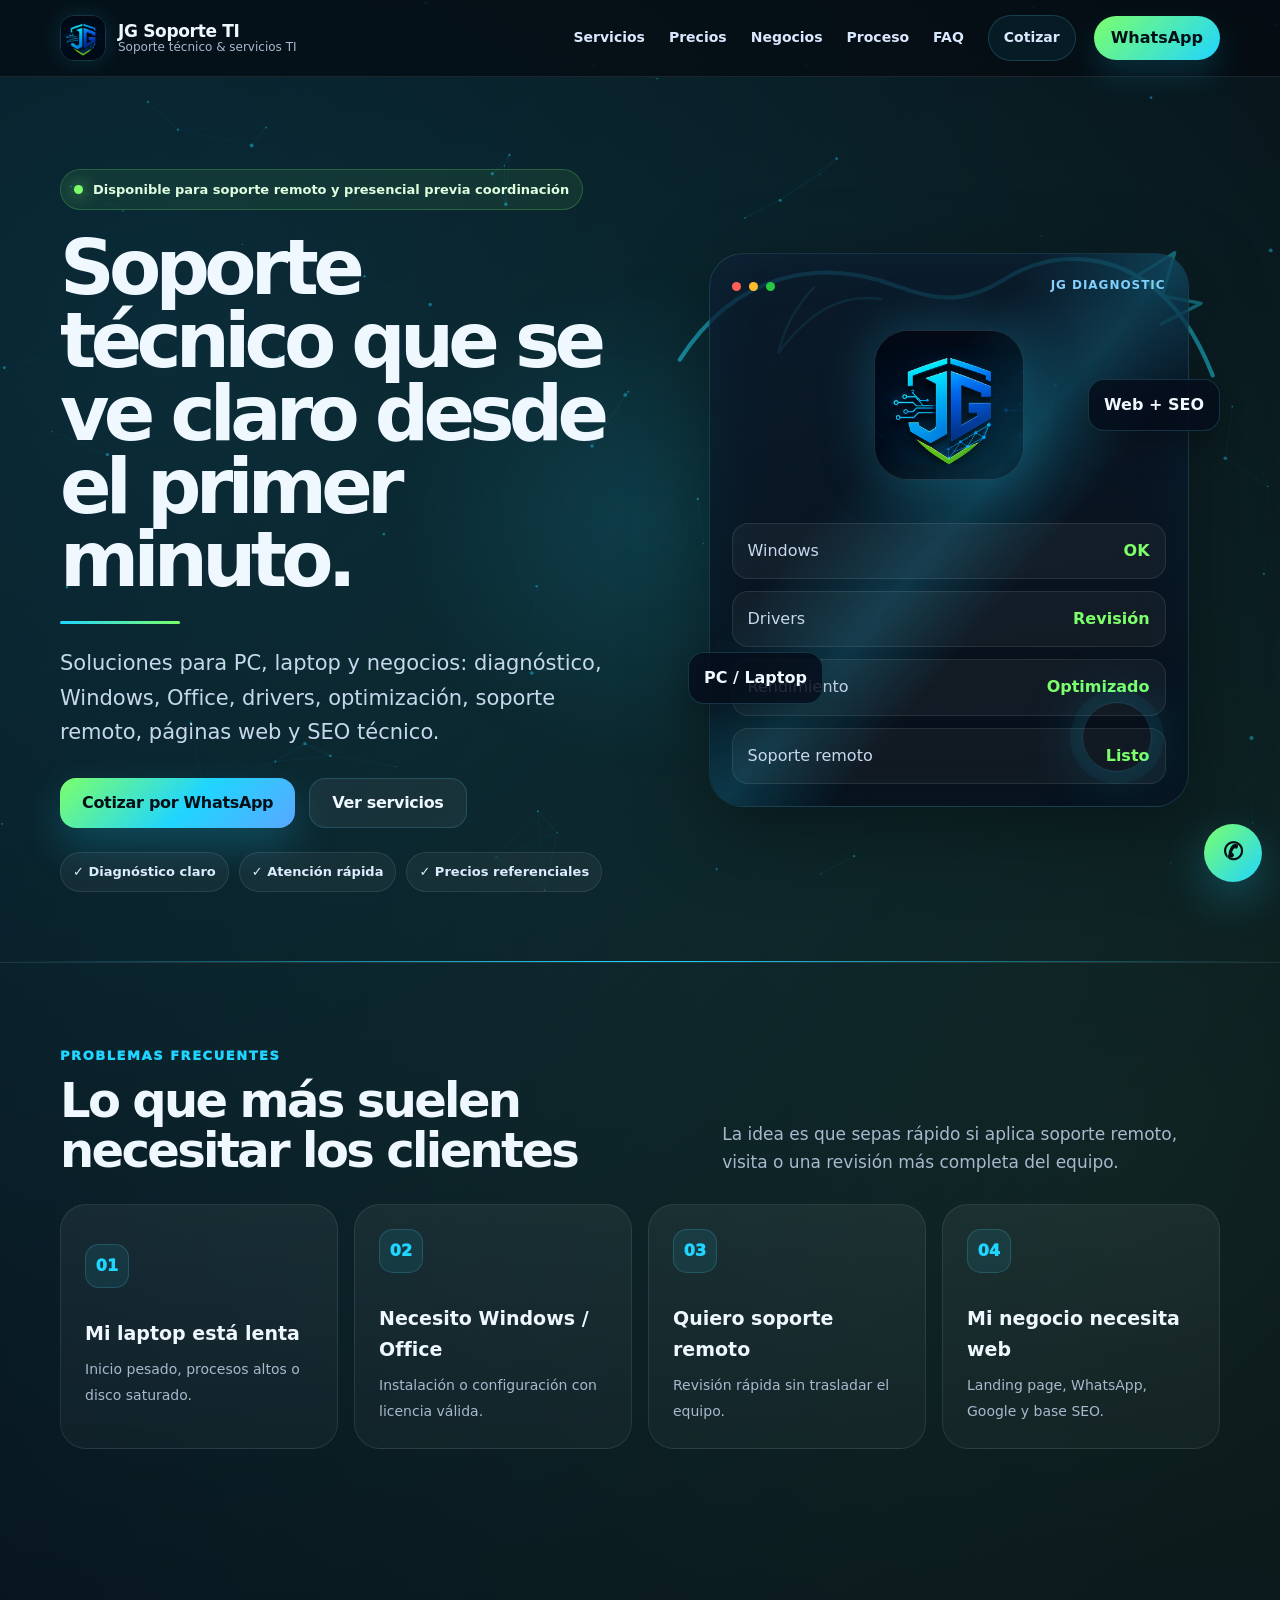
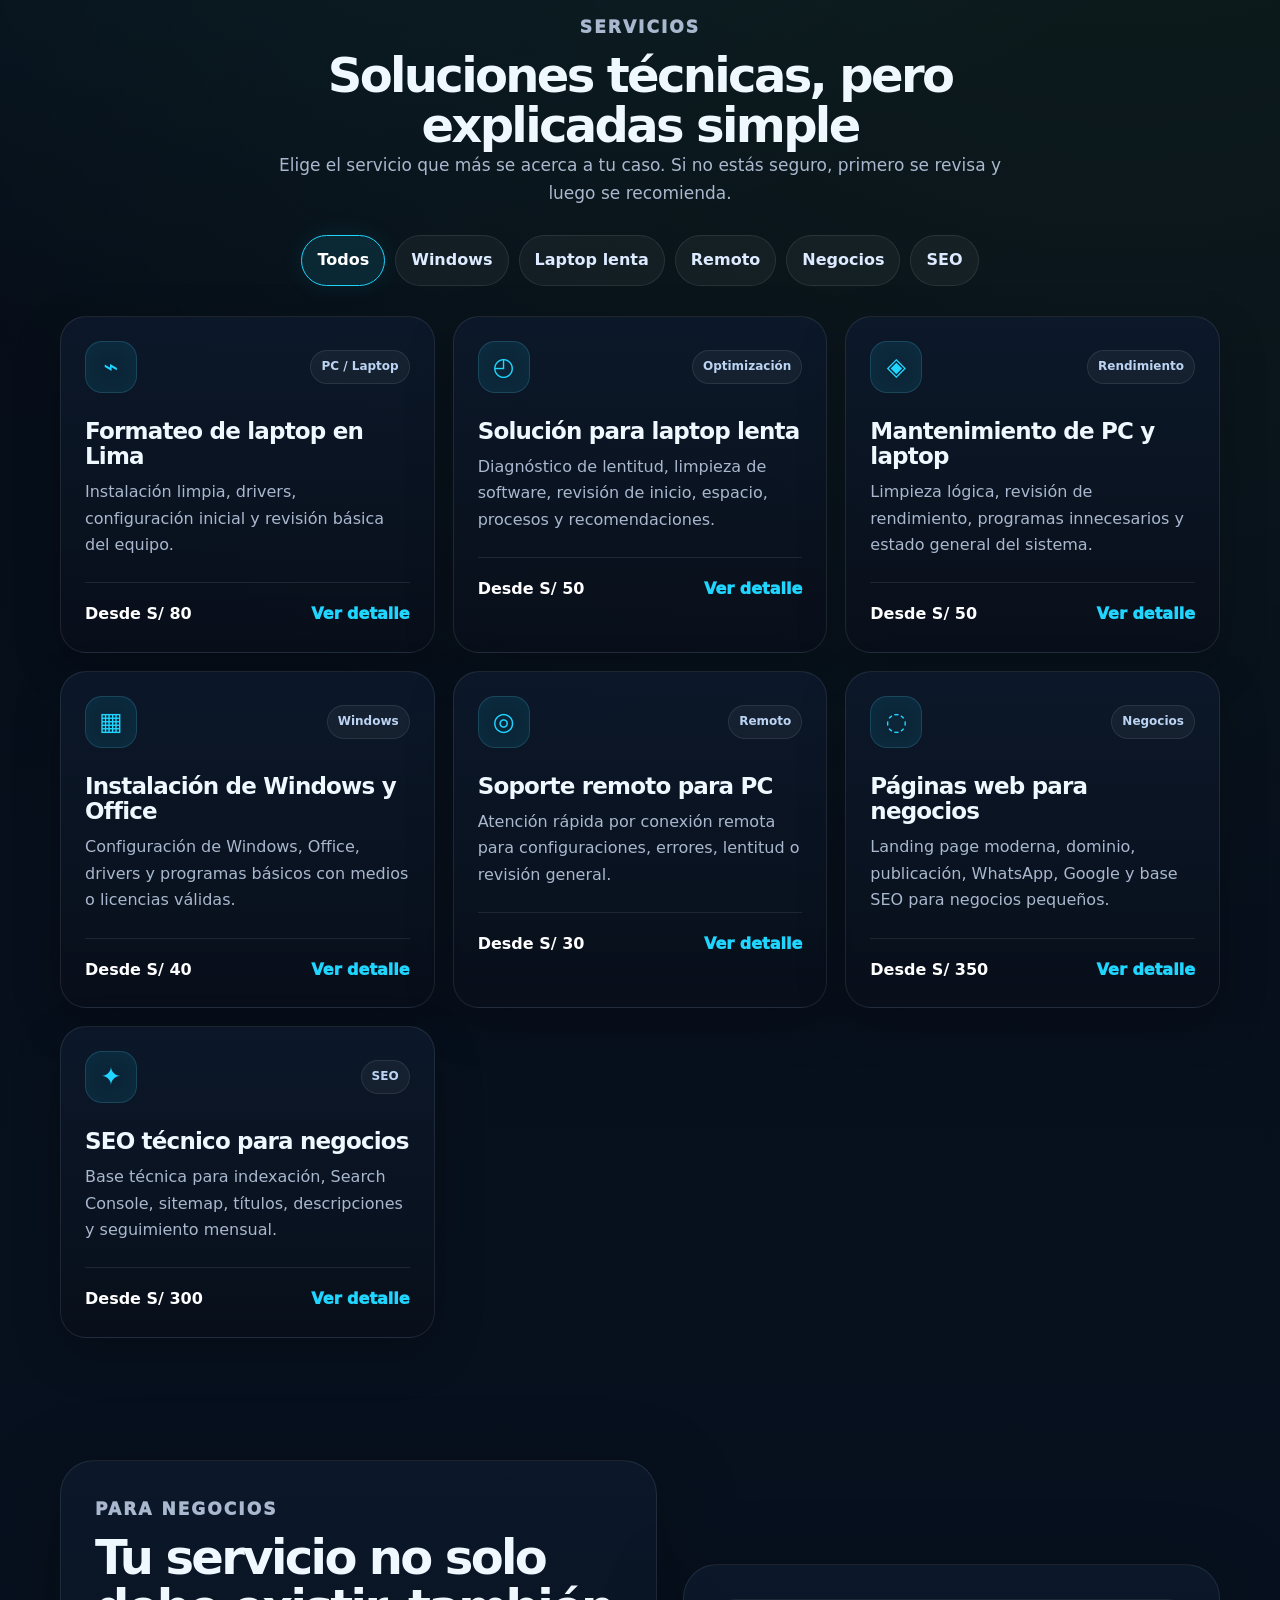
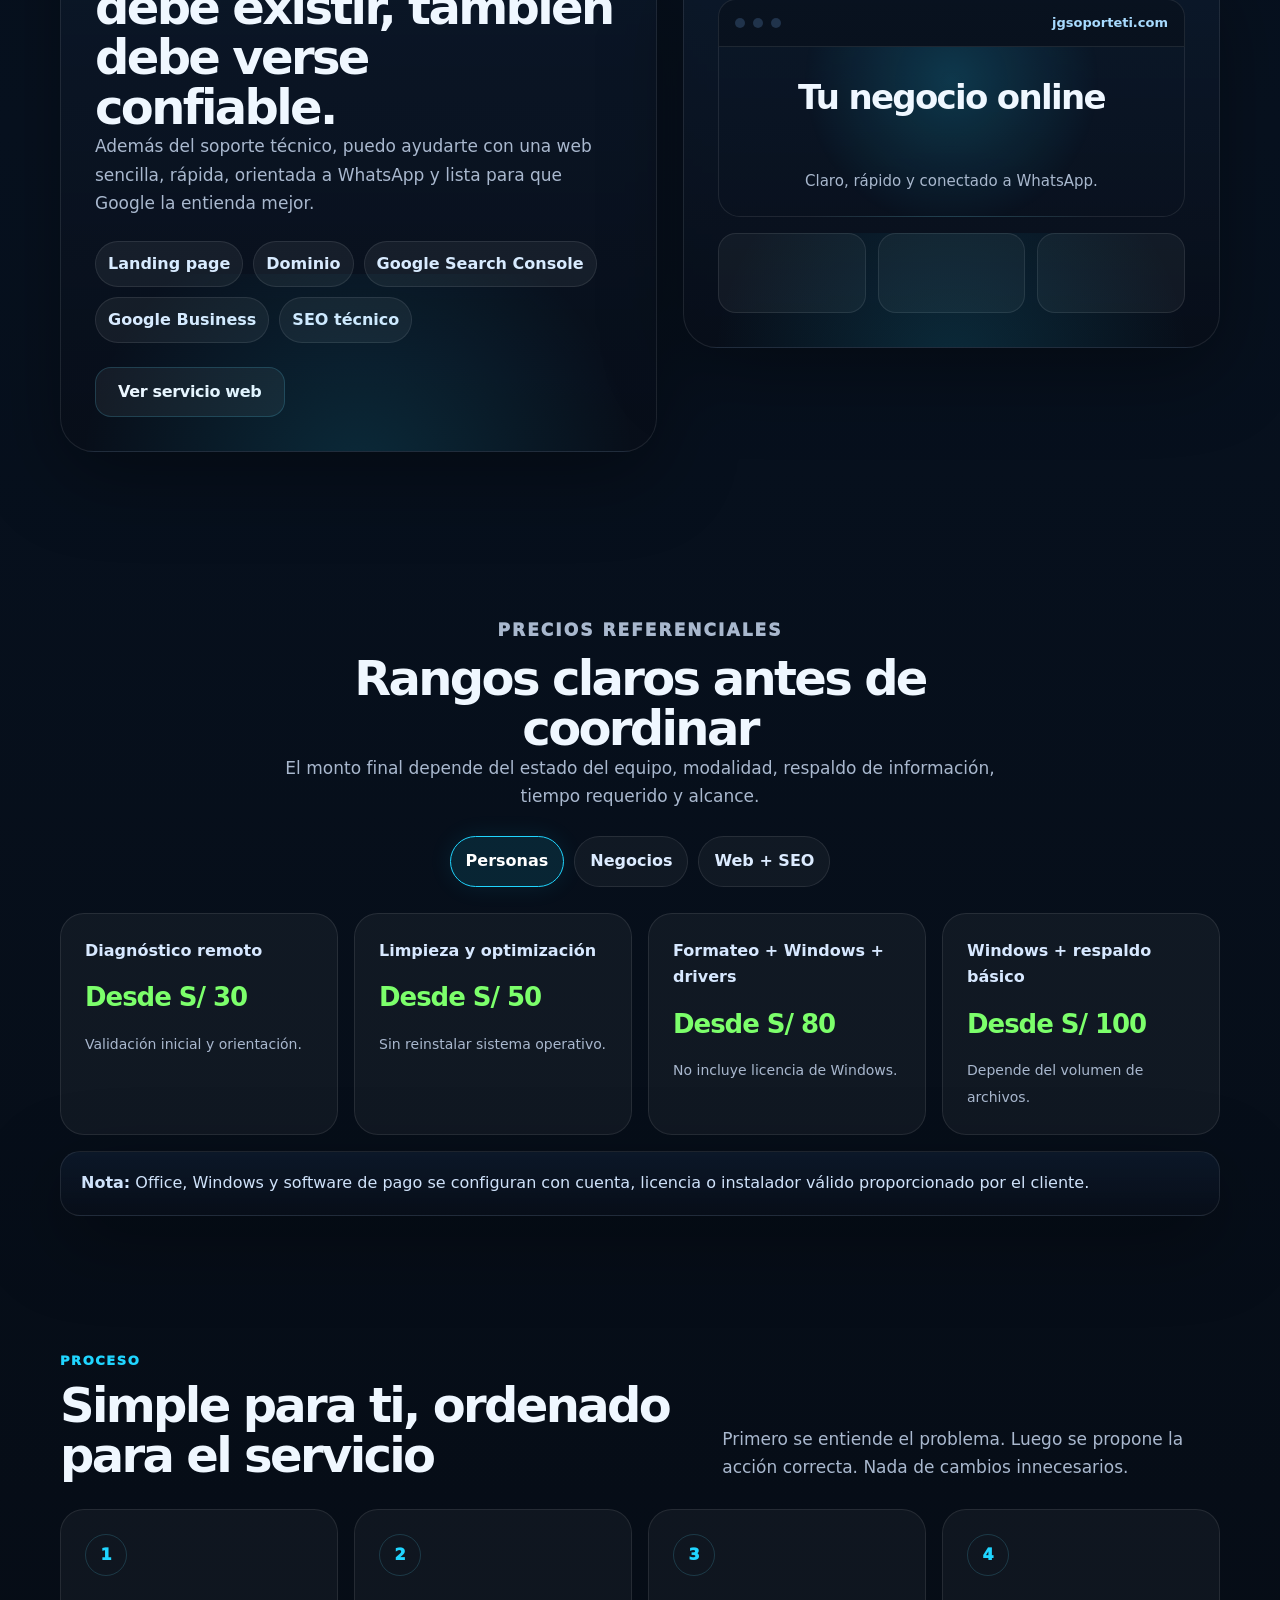
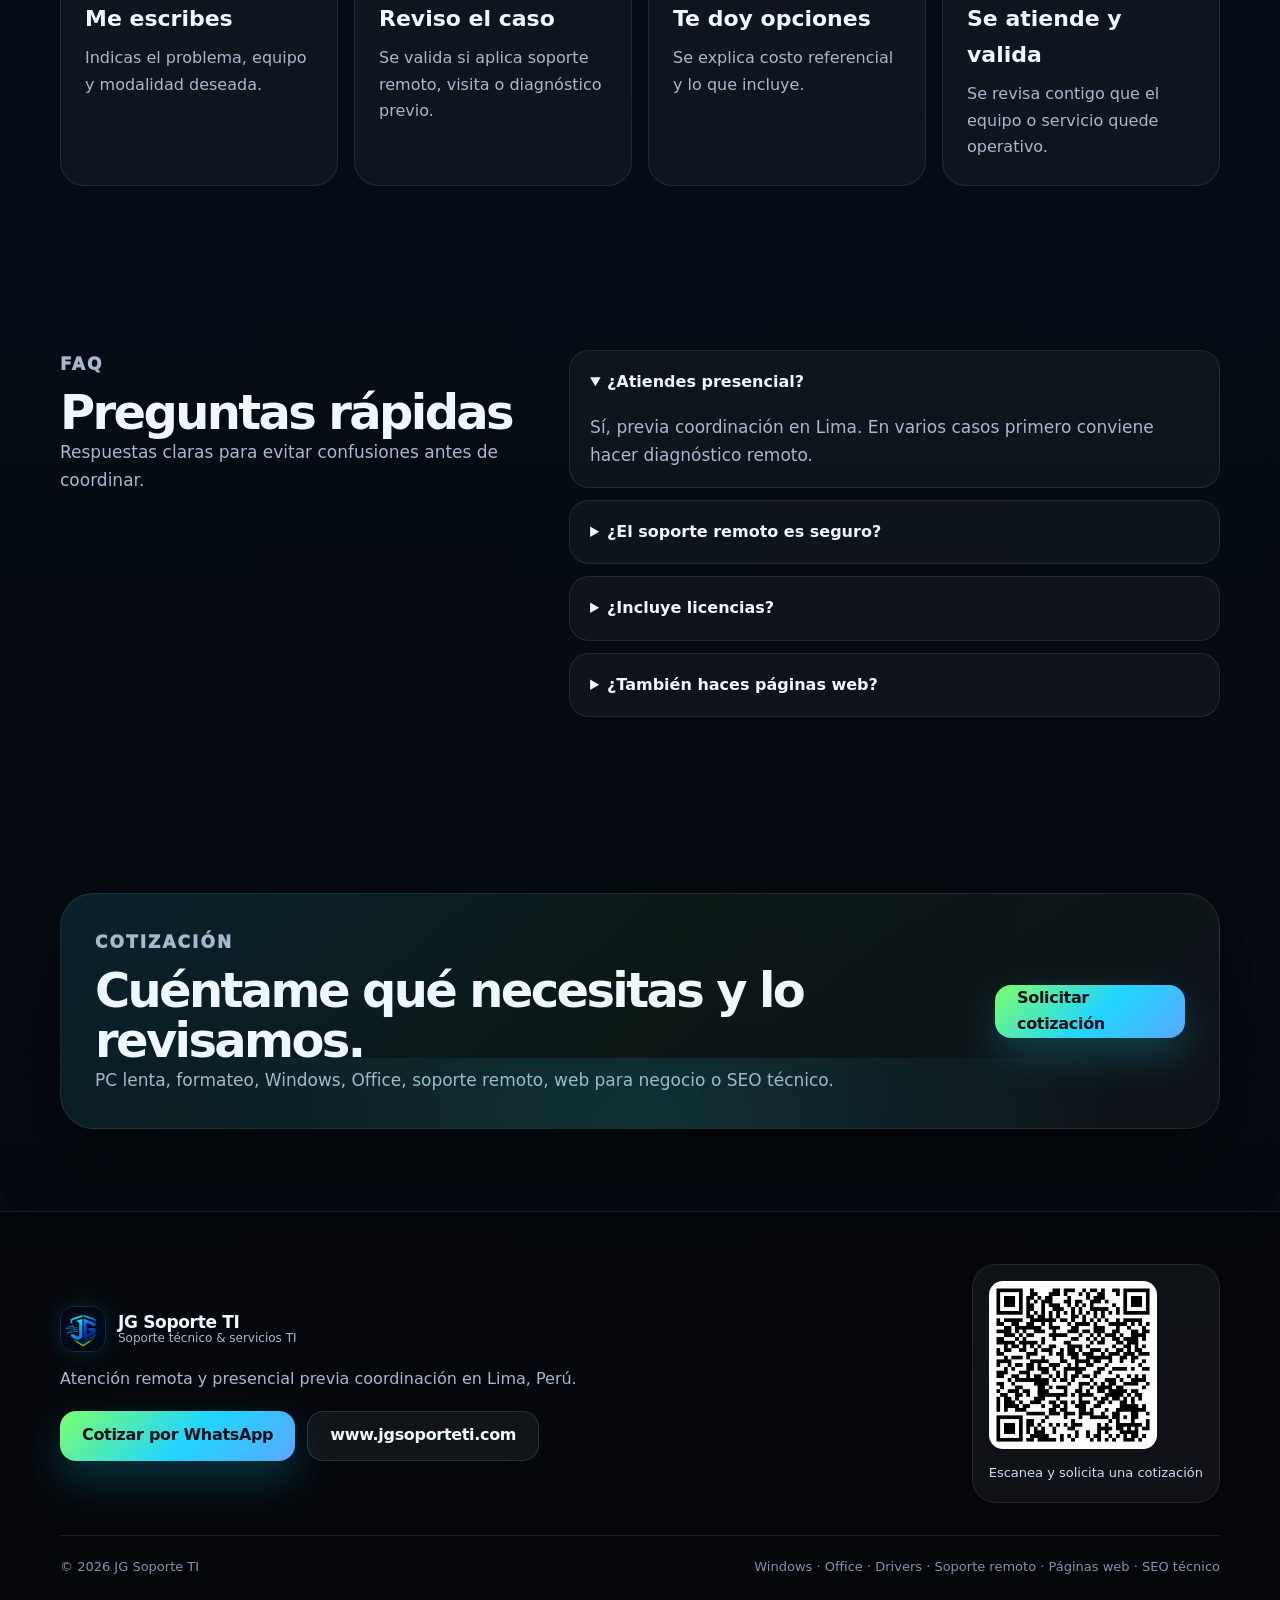
==== commit 7e691e40: "Actualizar web JG Soporte TI v11" ====
--- a/index.html
+++ b/index.html
@@ -1,711 +1,297 @@
 <!DOCTYPE html>
-<html lang="es">
+<html lang="es-PE">
 <head>
-  <meta charset="UTF-8" />
-  <meta name="viewport" content="width=device-width, initial-scale=1.0" />
-  <title>JG Soporte TI | Soporte técnico para PC y laptop en Lima</title>
-  <meta name="description" content="Soporte técnico para PC y laptop en Lima. Formateo, diagnóstico de lentitud, Windows, Office, drivers, soporte remoto, mantenimiento y páginas web para negocios." />
-  <meta name="robots" content="index, follow, max-image-preview:large" />
-  <meta name="author" content="JG Soporte TI" />
-  <meta name="theme-color" content="#061426" />
-  <meta name="color-scheme" content="dark light" />
-  <link rel="canonical" href="https://www.jgsoporteti.com/" />
-
-  <link rel="icon" href="/favicon.ico" sizes="any" />
-  <link rel="icon" type="image/png" sizes="16x16" href="/assets/img/favicon-16x16.png" />
-  <link rel="icon" type="image/png" sizes="32x32" href="/assets/img/favicon-32x32.png" />
-  <link rel="icon" type="image/png" sizes="192x192" href="/assets/img/favicon-192x192.png" />
-  <link rel="apple-touch-icon" sizes="180x180" href="/assets/img/apple-touch-icon.png" />
-
-  <meta property="og:locale" content="es_PE" />
-  <meta property="og:type" content="website" />
-  <meta property="og:site_name" content="JG Soporte TI" />
-  <meta property="og:title" content="JG Soporte TI | Soporte técnico para PC y laptop en Lima" />
-  <meta property="og:description" content="Soporte técnico para PC y laptop en Lima. Formateo, diagnóstico de lentitud, Windows, Office, drivers, soporte remoto, mantenimiento y páginas web para negocios." />
-  <meta property="og:url" content="https://www.jgsoporteti.com/" />
-  <meta property="og:image" content="https://www.jgsoporteti.com/assets/img/og-image-jg-soporte-ti.png" />
-  <meta property="og:image:secure_url" content="https://www.jgsoporteti.com/assets/img/og-image-jg-soporte-ti.png" />
-  <meta property="og:image:alt" content="Logo de JG Soporte TI" />
-
-  <meta name="twitter:card" content="summary_large_image" />
-  <meta name="twitter:title" content="JG Soporte TI | Soporte técnico para PC y laptop en Lima" />
-  <meta name="twitter:description" content="Soporte técnico para PC y laptop en Lima. Formateo, diagnóstico de lentitud, Windows, Office, drivers, soporte remoto, mantenimiento y páginas web para negocios." />
-  <meta name="twitter:image" content="https://www.jgsoporteti.com/assets/img/og-image-jg-soporte-ti.png" />
-
-  <link rel="stylesheet" href="assets/css/styles.css?v=10" />
-  <script type="application/ld+json">
-{
-  "@context": "https://schema.org",
-  "@graph": [
-    {
-      "@type": [
-        "LocalBusiness",
-        "ProfessionalService"
-      ],
-      "@id": "https://www.jgsoporteti.com/#negocio",
-      "name": "JG Soporte TI",
-      "alternateName": "JG Soporte TI - Soporte técnico y servicios TI",
-      "url": "https://www.jgsoporteti.com/",
-      "logo": "https://www.jgsoporteti.com/assets/img/logo-jg-soporte-ti.png",
-      "image": "https://www.jgsoporteti.com/assets/img/logo-jg-soporte-ti.png",
-      "telephone": "+51936480770",
-      "priceRange": "S/30 - S/800+",
-      "description": "Soporte técnico para PC, laptops y pequeñas empresas en Lima. Formateo, Windows, Office, drivers, limpieza de software, diagnóstico de lentitud, soporte remoto, páginas web para negocios, SEO técnico y servicios TI empresariales.",
-      "address": {
-        "@type": "PostalAddress",
-        "addressLocality": "Lima",
-        "addressRegion": "Lima",
-        "addressCountry": "PE"
-      },
-      "areaServed": [
-        {
-          "@type": "City",
-          "name": "Lima"
-        },
-        {
-          "@type": "AdministrativeArea",
-          "name": "Callao"
-        },
-        {
-          "@type": "Country",
-          "name": "Perú"
-        }
-      ],
-      "contactPoint": [
-        {
-          "@type": "ContactPoint",
-          "telephone": "+51936480770",
-          "contactType": "customer support",
-          "areaServed": "PE",
-          "availableLanguage": [
-            "es"
-          ]
-        }
-      ],
-      "sameAs": [
-        "https://www.jgsoporteti.com/"
-      ]
-    },
-    {
-      "@type": "WebSite",
-      "@id": "https://www.jgsoporteti.com/#website",
-      "url": "https://www.jgsoporteti.com/",
-      "name": "JG Soporte TI",
-      "inLanguage": "es-PE",
-      "publisher": {
-        "@id": "https://www.jgsoporteti.com/#negocio"
-      }
-    },
-    {
-      "@type": "WebPage",
-      "@id": "https://www.jgsoporteti.com/#webpage",
-      "url": "https://www.jgsoporteti.com/",
-      "name": "JG Soporte TI | Soporte técnico para PC y laptop en Lima",
-      "description": "Soporte técnico para PC y laptop en Lima. Formateo, diagnóstico de lentitud, Windows, Office, drivers, soporte remoto, mantenimiento y páginas web para negocios.",
-      "isPartOf": {
-        "@id": "https://www.jgsoporteti.com/#website"
-      },
-      "about": {
-        "@id": "https://www.jgsoporteti.com/#negocio"
-      },
-      "primaryImageOfPage": {
-        "@type": "ImageObject",
-        "url": "https://www.jgsoporteti.com/assets/img/logo-jg-soporte-ti.png"
-      },
-      "inLanguage": "es-PE"
-    },
-    {
-      "@type": "ItemList",
-      "@id": "https://www.jgsoporteti.com/#servicios",
-      "name": "Servicios de JG Soporte TI",
-      "itemListElement": [
-        {
-          "@type": "ListItem",
-          "position": 1,
-          "name": "Formateo de laptop en Lima",
-          "url": "https://www.jgsoporteti.com/formateo-laptop-lima.html"
-        },
-        {
-          "@type": "ListItem",
-          "position": 2,
-          "name": "Solución para laptop lenta",
-          "url": "https://www.jgsoporteti.com/laptop-lenta-lima.html"
-        },
-        {
-          "@type": "ListItem",
-          "position": 3,
-          "name": "Mantenimiento de PC y laptop",
-          "url": "https://www.jgsoporteti.com/mantenimiento-pc-lima.html"
-        },
-        {
-          "@type": "ListItem",
-          "position": 4,
-          "name": "Instalación de Windows y Office",
-          "url": "https://www.jgsoporteti.com/instalacion-windows-office.html"
-        },
-        {
-          "@type": "ListItem",
-          "position": 5,
-          "name": "Soporte remoto para PC",
-          "url": "https://www.jgsoporteti.com/soporte-remoto-pc.html"
-        },
-        {
-          "@type": "ListItem",
-          "position": 6,
-          "name": "Páginas web para negocios",
-          "url": "https://www.jgsoporteti.com/paginas-web-negocios.html"
-        }
-      ]
-    }
+<meta charset="UTF-8" />
+<meta name="viewport" content="width=device-width, initial-scale=1.0" />
+<title>JG Soporte TI | Soporte técnico para PC, laptop y negocios en Lima</title>
+<meta name="description" content="Soporte técnico para PC y laptop en Lima. Formateo, Windows, Office, drivers, laptop lenta, soporte remoto, páginas web para negocios y SEO técnico." />
+<meta name="keywords" content="soporte técnico Lima, formateo laptop Lima, laptop lenta Lima, soporte remoto PC Perú, páginas web para negocios Lima" />
+<meta name="robots" content="index, follow, max-image-preview:large" />
+<meta name="author" content="JG Soporte TI" />
+<meta name="theme-color" content="#07111f" />
+<meta name="color-scheme" content="dark light" />
+<link rel="canonical" href="https://www.jgsoporteti.com/" />
+<link rel="icon" href="/favicon.ico" sizes="any" />
+<link rel="icon" type="image/png" sizes="32x32" href="/assets/img/favicon-32x32.png" />
+<link rel="icon" type="image/png" sizes="192x192" href="/assets/img/favicon-192x192.png" />
+<link rel="apple-touch-icon" sizes="180x180" href="/assets/img/apple-touch-icon.png" />
+<meta property="og:locale" content="es_PE" />
+<meta property="og:type" content="website" />
+<meta property="og:site_name" content="JG Soporte TI" />
+<meta property="og:title" content="JG Soporte TI | Soporte técnico para PC, laptop y negocios en Lima" />
+<meta property="og:description" content="Soporte técnico para PC y laptop en Lima. Formateo, Windows, Office, drivers, laptop lenta, soporte remoto, páginas web para negocios y SEO técnico." />
+<meta property="og:url" content="https://www.jgsoporteti.com/" />
+<meta property="og:image" content="https://www.jgsoporteti.com/assets/img/og-image-jg-soporte-ti.png" />
+<meta name="twitter:card" content="summary_large_image" />
+<meta name="twitter:title" content="JG Soporte TI | Soporte técnico para PC, laptop y negocios en Lima" />
+<meta name="twitter:description" content="Soporte técnico para PC y laptop en Lima. Formateo, Windows, Office, drivers, laptop lenta, soporte remoto, páginas web para negocios y SEO técnico." />
+<meta name="twitter:image" content="https://www.jgsoporteti.com/assets/img/og-image-jg-soporte-ti.png" />
+<link rel="stylesheet" href="assets/css/styles.css?v=11" />
+<script type="application/ld+json">{
+  "@context":"https://schema.org",
+  "@graph":[
+    {"@type":["LocalBusiness","ProfessionalService"],"@id":"https://www.jgsoporteti.com/#negocio","name":"JG Soporte TI","url":"https://www.jgsoporteti.com/","logo":"https://www.jgsoporteti.com/assets/img/logo-icon-jg.png","image":"https://www.jgsoporteti.com/assets/img/og-image-jg-soporte-ti.png","telephone":"+51936480770","priceRange":"S/30 - S/800+","description":"Soporte técnico para PC, laptops y negocios pequeños en Lima. Formateo, Windows, Office, drivers, diagnóstico de lentitud, soporte remoto, páginas web para negocios y SEO técnico.","areaServed":[{"@type":"City","name":"Lima"},{"@type":"Country","name":"Perú"}],"address":{"@type":"PostalAddress","addressLocality":"Lima","addressRegion":"Lima","addressCountry":"PE"}},
+    {"@type":"WebSite","@id":"https://www.jgsoporteti.com/#website","url":"https://www.jgsoporteti.com/","name":"JG Soporte TI","inLanguage":"es-PE","publisher":{"@id":"https://www.jgsoporteti.com/#negocio"}},
+    {"@type":"ItemList","@id":"https://www.jgsoporteti.com/#servicios","name":"Servicios de JG Soporte TI","itemListElement":[{"@type":"ListItem","position":1,"name":"Formateo de laptop en Lima","url":"https://www.jgsoporteti.com/formateo-laptop-lima.html"},
+{"@type":"ListItem","position":2,"name":"Solución para laptop lenta","url":"https://www.jgsoporteti.com/laptop-lenta-lima.html"},
+{"@type":"ListItem","position":3,"name":"Mantenimiento de PC y laptop","url":"https://www.jgsoporteti.com/mantenimiento-pc-lima.html"},
+{"@type":"ListItem","position":4,"name":"Instalación de Windows y Office","url":"https://www.jgsoporteti.com/instalacion-windows-office.html"},
+{"@type":"ListItem","position":5,"name":"Soporte remoto para PC","url":"https://www.jgsoporteti.com/soporte-remoto-pc.html"},
+{"@type":"ListItem","position":6,"name":"Páginas web para negocios","url":"https://www.jgsoporteti.com/paginas-web-negocios.html"},
+{"@type":"ListItem","position":7,"name":"SEO técnico para negocios","url":"https://www.jgsoporteti.com/seo-tecnico-negocios.html"}]}
   ]
-}
-  </script>
+}</script>
 </head>
-
 <body>
-  <header class="site-header">
-    <div class="container nav">
-      <a class="brand" href="#inicio" aria-label="Inicio JG Soporte TI">
-        <img src="assets/img/logo-icon-jg.png" alt="Logo JG Soporte TI" class="brand-logo" width="54" height="54" decoding="async" />
-        <div class="brand-copy">
-          <strong>JG Soporte TI</strong>
-          <span>Soporte técnico & servicios TI</span>
-        </div>
+<div class="page-glow"></div>
+<canvas id="heroCanvas" aria-hidden="true"></canvas>
+
+<header class="site-header" data-header>
+  <div class="container nav-wrap">
+    <a class="brand" href="index.html#inicio" aria-label="Ir al inicio">
+      <img src="assets/img/logo-icon-jg.png" alt="JG Soporte TI" width="46" height="46" />
+      <span><b>JG Soporte TI</b><small>Soporte técnico & servicios TI</small></span>
+    </a>
+    <nav class="main-nav" data-nav aria-label="Menú principal">
+      
+<a href="index.html#servicios">Servicios</a>
+<a href="index.html#precios">Precios</a>
+<a href="index.html#negocios">Negocios</a>
+<a href="index.html#proceso">Proceso</a>
+<a href="index.html#faq">FAQ</a>
+
+      <a class="nav-pill" href="https://wa.me/51936480770?text=Hola%20JG%20Soporte%20TI%2C%20necesito%20cotizar%20un%20servicio." target="_blank" rel="noopener">Cotizar</a>
+    </nav>
+    <a class="header-wa" href="https://wa.me/51936480770?text=Hola%20JG%20Soporte%20TI%2C%20necesito%20cotizar%20un%20servicio." target="_blank" rel="noopener">WhatsApp</a>
+    <button class="menu-toggle" data-menu-toggle type="button" aria-label="Abrir menú" aria-expanded="false"><span></span><span></span><span></span></button>
+  </div>
+</header>
+
+<main id="inicio">
+  <section class="hero-section">
+    <div class="container hero-grid">
+      <div class="hero-copy reveal">
+        <div class="status-pill"><span></span> Disponible para soporte remoto y presencial previa coordinación</div>
+        <h1>Soporte técnico que se ve claro desde el primer minuto.</h1>
+        <p class="hero-lead">Soluciones para PC, laptop y negocios: diagnóstico, Windows, Office, drivers, optimización, soporte remoto, páginas web y SEO técnico.</p>
+        <div class="hero-actions">
+          <a class="btn btn-primary" href="https://wa.me/51936480770?text=Hola%20JG%20Soporte%20TI%2C%20necesito%20cotizar%20un%20servicio." target="_blank" rel="noopener">Cotizar por WhatsApp</a>
+          <a class="btn btn-ghost" href="#servicios">Ver servicios</a>
+        </div>
+        <div class="trust-row" aria-label="Beneficios principales">
+          <span>✓ Diagnóstico claro</span><span>✓ Atención rápida</span><span>✓ Precios referenciales</span>
+        </div>
+      </div>
+      <div class="hero-visual reveal" data-tilt>
+        <img class="dragon-line" src="assets/img/dragon-line.svg" alt="" aria-hidden="true" />
+        <div class="screen-card">
+          <div class="screen-header"><span></span><span></span><span></span><b>JG Diagnostic</b></div>
+          <div class="logo-mini"><img src="assets/img/logo-icon-jg.png" alt="Logo JG Soporte TI" width="112" height="112" /></div>
+          <div class="scan-lines">
+            <div><span>Windows</span><b>OK</b></div>
+            <div><span>Drivers</span><b>Revisión</b></div>
+            <div><span>Rendimiento</span><b>Optimizado</b></div>
+            <div><span>Soporte remoto</span><b>Listo</b></div>
+          </div>
+          <div class="pulse-orb"></div>
+        </div>
+        <div class="floating-note one">PC / Laptop</div>
+        <div class="floating-note two">Web + SEO</div>
+      </div>
+    </div>
+  </section>
+
+  <section class="section problem-section" id="problemas">
+    <div class="container split-title reveal">
+      <div><p class="eyebrow">Problemas frecuentes</p><h2>Lo que más suelen necesitar los clientes</h2></div>
+      <p>La idea es que sepas rápido si aplica soporte remoto, visita o una revisión más completa del equipo.</p>
+    </div>
+    <div class="container problem-grid">
+      <button class="problem-card reveal" data-filter="optimización"><span>01</span><b>Mi laptop está lenta</b><small>Inicio pesado, procesos altos o disco saturado.</small></button>
+      <button class="problem-card reveal" data-filter="windows"><span>02</span><b>Necesito Windows / Office</b><small>Instalación o configuración con licencia válida.</small></button>
+      <button class="problem-card reveal" data-filter="remoto"><span>03</span><b>Quiero soporte remoto</b><small>Revisión rápida sin trasladar el equipo.</small></button>
+      <button class="problem-card reveal" data-filter="negocios"><span>04</span><b>Mi negocio necesita web</b><small>Landing page, WhatsApp, Google y base SEO.</small></button>
+    </div>
+  </section>
+
+  <section class="section" id="servicios">
+    <div class="container center-title reveal">
+      <p class="eyebrow">Servicios</p>
+      <h2>Soluciones técnicas, pero explicadas simple</h2>
+      <p>Elige el servicio que más se acerca a tu caso. Si no estás seguro, primero se revisa y luego se recomienda.</p>
+    </div>
+    <div class="container filter-bar reveal" aria-label="Filtros de servicios">
+      <button class="active" data-service-filter="all">Todos</button>
+      <button data-service-filter="windows">Windows</button>
+      <button data-service-filter="optimización">Laptop lenta</button>
+      <button data-service-filter="remoto">Remoto</button>
+      <button data-service-filter="negocios">Negocios</button>
+      <button data-service-filter="seo">SEO</button>
+    </div>
+    <div class="container services-grid" data-services-grid>
+      
+<article class="service-card tilt reveal" data-category="pc / laptop" data-tilt>
+  <div class="card-top"><span class="service-icon">⌁</span><span class="service-tag">PC / Laptop</span></div>
+  <h3>Formateo de laptop en Lima</h3>
+  <p>Instalación limpia, drivers, configuración inicial y revisión básica del equipo.</p>
+  <div class="card-foot"><b>Desde S/ 80</b><a href="formateo-laptop-lima.html">Ver detalle</a></div>
+</article>
+
+<article class="service-card tilt reveal" data-category="optimización" data-tilt>
+  <div class="card-top"><span class="service-icon">◴</span><span class="service-tag">Optimización</span></div>
+  <h3>Solución para laptop lenta</h3>
+  <p>Diagnóstico de lentitud, limpieza de software, revisión de inicio, espacio, procesos y recomendaciones.</p>
+  <div class="card-foot"><b>Desde S/ 50</b><a href="laptop-lenta-lima.html">Ver detalle</a></div>
+</article>
+
+<article class="service-card tilt reveal" data-category="rendimiento" data-tilt>
+  <div class="card-top"><span class="service-icon">◈</span><span class="service-tag">Rendimiento</span></div>
+  <h3>Mantenimiento de PC y laptop</h3>
+  <p>Limpieza lógica, revisión de rendimiento, programas innecesarios y estado general del sistema.</p>
+  <div class="card-foot"><b>Desde S/ 50</b><a href="mantenimiento-pc-lima.html">Ver detalle</a></div>
+</article>
+
+<article class="service-card tilt reveal" data-category="windows" data-tilt>
+  <div class="card-top"><span class="service-icon">▦</span><span class="service-tag">Windows</span></div>
+  <h3>Instalación de Windows y Office</h3>
+  <p>Configuración de Windows, Office, drivers y programas básicos con medios o licencias válidas.</p>
+  <div class="card-foot"><b>Desde S/ 40</b><a href="instalacion-windows-office.html">Ver detalle</a></div>
+</article>
+
+<article class="service-card tilt reveal" data-category="remoto" data-tilt>
+  <div class="card-top"><span class="service-icon">◎</span><span class="service-tag">Remoto</span></div>
+  <h3>Soporte remoto para PC</h3>
+  <p>Atención rápida por conexión remota para configuraciones, errores, lentitud o revisión general.</p>
+  <div class="card-foot"><b>Desde S/ 30</b><a href="soporte-remoto-pc.html">Ver detalle</a></div>
+</article>
+
+<article class="service-card tilt reveal" data-category="negocios" data-tilt>
+  <div class="card-top"><span class="service-icon">◌</span><span class="service-tag">Negocios</span></div>
+  <h3>Páginas web para negocios</h3>
+  <p>Landing page moderna, dominio, publicación, WhatsApp, Google y base SEO para negocios pequeños.</p>
+  <div class="card-foot"><b>Desde S/ 350</b><a href="paginas-web-negocios.html">Ver detalle</a></div>
+</article>
+
+<article class="service-card tilt reveal" data-category="seo" data-tilt>
+  <div class="card-top"><span class="service-icon">✦</span><span class="service-tag">SEO</span></div>
+  <h3>SEO técnico para negocios</h3>
+  <p>Base técnica para indexación, Search Console, sitemap, títulos, descripciones y seguimiento mensual.</p>
+  <div class="card-foot"><b>Desde S/ 300</b><a href="seo-tecnico-negocios.html">Ver detalle</a></div>
+</article>
+    </div>
+  </section>
+
+  <section class="section showcase-section" id="negocios">
+    <div class="container showcase-grid">
+      <div class="showcase-panel reveal">
+        <p class="eyebrow">Para negocios</p>
+        <h2>Tu servicio no solo debe existir, también debe verse confiable.</h2>
+        <p>Además del soporte técnico, puedo ayudarte con una web sencilla, rápida, orientada a WhatsApp y lista para que Google la entienda mejor.</p>
+        <div class="mini-stack">
+          <span>Landing page</span><span>Dominio</span><span>Google Search Console</span><span>Google Business</span><span>SEO técnico</span>
+        </div>
+        <a class="btn btn-ghost" href="paginas-web-negocios.html">Ver servicio web</a>
+      </div>
+      <div class="mockup reveal" data-tilt>
+        <div class="mock-browser"><span></span><span></span><span></span><b>jgsoporteti.com</b></div>
+        <div class="mock-hero"><b>Tu negocio online</b><small>Claro, rápido y conectado a WhatsApp.</small></div>
+        <div class="mock-cards"><i></i><i></i><i></i></div>
+      </div>
+    </div>
+  </section>
+
+  <section class="section prices-section" id="precios">
+    <div class="container center-title reveal">
+      <p class="eyebrow">Precios referenciales</p>
+      <h2>Rangos claros antes de coordinar</h2>
+      <p>El monto final depende del estado del equipo, modalidad, respaldo de información, tiempo requerido y alcance.</p>
+    </div>
+    <div class="container pricing-tabs reveal" data-pricing-tabs>
+      <button class="active" data-price-tab="personas">Personas</button>
+      <button data-price-tab="negocios">Negocios</button>
+      <button data-price-tab="webseo">Web + SEO</button>
+    </div>
+    <div class="container price-panels">
+      <div class="price-panel active" data-price-panel="personas">
+        <article><span>Diagnóstico remoto</span><b>Desde S/ 30</b><small>Validación inicial y orientación.</small></article>
+        <article><span>Limpieza y optimización</span><b>Desde S/ 50</b><small>Sin reinstalar sistema operativo.</small></article>
+        <article><span>Formateo + Windows + drivers</span><b>Desde S/ 80</b><small>No incluye licencia de Windows.</small></article>
+        <article><span>Windows + respaldo básico</span><b>Desde S/ 100</b><small>Depende del volumen de archivos.</small></article>
+      </div>
+      <div class="price-panel" data-price-panel="negocios">
+        <article><span>Soporte remoto por incidente</span><b>Desde S/ 50</b><small>Para configuraciones o revisión puntual.</small></article>
+        <article><span>Revisión de equipo de trabajo</span><b>Desde S/ 80</b><small>Diagnóstico y optimización operativa.</small></article>
+        <article><span>Checklist Windows básico</span><b>Desde S/ 120</b><small>Estado general, servicios y recomendaciones.</small></article>
+        <article><span>Servicios TI empresariales</span><b>Bajo evaluación</b><small>Windows Server, AD, VMware, AWS operativo.</small></article>
+      </div>
+      <div class="price-panel" data-price-panel="webseo">
+        <article><span>Landing page para negocio</span><b>Desde S/ 350</b><small>Diseño responsive orientado a contacto.</small></article>
+        <article><span>SEO técnico inicial</span><b>Desde S/ 300</b><small>Sitemap, Search Console, títulos y base técnica.</small></article>
+        <article><span>SEO local + Google Business</span><b>Desde S/ 500</b><small>Perfil, servicios, zona, fotos y recomendaciones.</small></article>
+        <article><span>Seguimiento mensual</span><b>Desde S/ 400</b><small>Revisión de clics, indexación y oportunidades.</small></article>
+      </div>
+    </div>
+    <div class="container license-note reveal"><b>Nota:</b> Office, Windows y software de pago se configuran con cuenta, licencia o instalador válido proporcionado por el cliente.</div>
+  </section>
+
+  <section class="section process-section" id="proceso">
+    <div class="container split-title reveal">
+      <div><p class="eyebrow">Proceso</p><h2>Simple para ti, ordenado para el servicio</h2></div>
+      <p>Primero se entiende el problema. Luego se propone la acción correcta. Nada de cambios innecesarios.</p>
+    </div>
+    <div class="container timeline">
+      <div class="step reveal"><span>1</span><h3>Me escribes</h3><p>Indicas el problema, equipo y modalidad deseada.</p></div>
+      <div class="step reveal"><span>2</span><h3>Reviso el caso</h3><p>Se valida si aplica soporte remoto, visita o diagnóstico previo.</p></div>
+      <div class="step reveal"><span>3</span><h3>Te doy opciones</h3><p>Se explica costo referencial y lo que incluye.</p></div>
+      <div class="step reveal"><span>4</span><h3>Se atiende y valida</h3><p>Se revisa contigo que el equipo o servicio quede operativo.</p></div>
+    </div>
+  </section>
+
+  <section class="section faq-section" id="faq">
+    <div class="container faq-grid">
+      <div class="reveal"><p class="eyebrow">FAQ</p><h2>Preguntas rápidas</h2><p>Respuestas claras para evitar confusiones antes de coordinar.</p></div>
+      <div class="faq-list reveal">
+        <details open><summary>¿Atiendes presencial?</summary><p>Sí, previa coordinación en Lima. En varios casos primero conviene hacer diagnóstico remoto.</p></details>
+        <details><summary>¿El soporte remoto es seguro?</summary><p>Se realiza con autorización del cliente y solo durante la atención. Al finalizar puedes cerrar o retirar la herramienta usada.</p></details>
+        <details><summary>¿Incluye licencias?</summary><p>No. Windows, Office y software de pago se configuran con cuenta, licencia o instalador válido proporcionado por el cliente.</p></details>
+        <details><summary>¿También haces páginas web?</summary><p>Sí. Puedo crear una landing page para negocio, conectarla a WhatsApp y dejar una base SEO inicial.</p></details>
+      </div>
+    </div>
+  </section>
+
+  <section class="section final-cta">
+    <div class="container final-card reveal">
+      <div><p class="eyebrow">Cotización</p><h2>Cuéntame qué necesitas y lo revisamos.</h2><p>PC lenta, formateo, Windows, Office, soporte remoto, web para negocio o SEO técnico.</p></div>
+      <a class="btn btn-primary" href="https://wa.me/51936480770?text=Hola%20JG%20Soporte%20TI%2C%20necesito%20cotizar%20un%20servicio." target="_blank" rel="noopener">Solicitar cotización</a>
+    </div>
+  </section>
+</main>
+
+<footer class="site-footer" id="contacto">
+  <div class="container footer-grid">
+    <div>
+      <a class="brand footer-brand" href="index.html#inicio">
+        <img src="assets/img/logo-icon-jg.png" alt="JG Soporte TI" width="48" height="48" />
+        <span><b>JG Soporte TI</b><small>Soporte técnico & servicios TI</small></span>
       </a>
-
-      <nav class="menu" aria-label="Menú principal">
-        <a href="#problemas">Problemas</a>
-        <a href="#pc-laptop">PC/Laptop</a>
-        <a href="#webs">Webs</a>
-        <a href="#seo">SEO</a>
-        <a href="#precios">Precios</a>
-        <a href="#empresas">Empresas</a>
-        <a href="#contacto">Contacto</a>
-      </nav>
-
-      <a class="btn btn-whatsapp nav-cta" href="https://wa.me/51936480770?text=Hola%20JG%20Soporte%20TI%2C%20necesito%20soporte%20t%C3%A9cnico." target="_blank" rel="noopener" aria-label="Cotizar por WhatsApp">WhatsApp</a>
-
-      <button class="mobile-menu-toggle" type="button" aria-label="Abrir menú" aria-expanded="false">
-        <span></span>
-        <span></span>
-        <span></span>
-      </button>
-    </div>
-  </header>
-
-  <main id="inicio">
-    <section class="hero">
-      <div class="tech-bg"></div>
-
-      <div class="container hero-layout">
-        <div class="hero-media">
-          <div class="logo-frame">
-            <img src="assets/img/logo-jg-soporte-ti.png" alt="JG Soporte TI - Soporte técnico y servicios TI" width="900" height="675" fetchpriority="high" decoding="async" />
-          </div>
-
-          <div class="skills-strip">
-            <span>Windows</span>
-            <span>Office</span>
-            <span>Drivers</span>
-            <span>Soporte remoto</span>
-            <span>Páginas web</span>
-            <span>SEO técnico</span>
-          </div>
-        </div>
-
-        <div class="hero-content">
-          <p class="eyebrow">Atención remota y presencial en Lima</p>
-          <h1>Soporte técnico confiable para <span>personas y empresas</span></h1>
-          <p class="hero-text">
-            Formateo, instalación de Windows y Office con licencia válida, actualización de drivers,
-            limpieza de software, diagnóstico de lentitud, optimización de equipos y servicios TI empresariales
-            en Windows Server, Active Directory, VMware/vCenter y AWS.
-          </p>
-
-          <div class="hero-actions">
-            <a class="btn btn-whatsapp" href="https://wa.me/51936480770?text=Hola%20JG%20Soporte%20TI%2C%20necesito%20soporte%20t%C3%A9cnico." target="_blank" rel="noopener">
-              Cotizar por WhatsApp
-            </a>
-            <a class="btn btn-outline" href="#precios">
-              Ver precios
-            </a>
-          </div>
-
-          <div class="proof-row">
-            <div>
-              <strong>2 líneas</strong>
-              <span>Personas y empresas</span>
-            </div>
-            <div>
-              <strong>RUC activo</strong>
-              <span>Servicio formal</span>
-            </div>
-            <div>
-              <strong>Experiencia real</strong>
-              <span>Sistemas Windows</span>
-            </div>
-          </div>
-        </div>
-
-        <aside class="support-card" aria-label="Tipos de soporte">
-          <div class="availability">
-            <i></i>
-            <span>Disponible para atención</span>
-          </div>
-
-          <h2>¿Qué tipo de soporte necesitas?</h2>
-
-          <article class="support-option">
-            <div class="option-icon">👤</div>
-            <div>
-              <h3>Para personas</h3>
-              <p>Formateo, Windows, Office, optimización, limpieza de software, lentitud y soporte remoto.</p>
-            </div>
-          </article>
-
-          <article class="support-option">
-            <div class="option-icon">🏢</div>
-            <div>
-              <h3>Para empresas</h3>
-              <p>Windows Server, Active Directory, GPO, VMware/vCenter, AWS operativo, parchado e informes.</p>
-            </div>
-          </article>
-
-          <div class="support-meta">
-            <div>
-              <span>Modalidad</span>
-              <strong>Remoto y presencial</strong>
-            </div>
-            <div>
-              <span>Ubicación</span>
-              <strong>Lima, Perú</strong>
-            </div>
-            <div>
-              <span>Comprobante</span>
-              <strong>Recibo por honorarios</strong>
-            </div>
-          </div>
-        </aside>
-      </div>
-    </section>
-
-    <section class="conversion-strip" aria-label="Resumen de beneficios">
-      <div class="container conversion-grid">
-        <div><strong>Diagnóstico primero</strong><span>Reviso antes de recomendar formateo.</span></div>
-        <div><strong>Atención clara</strong><span>Te explico qué se hará y qué no incluye.</span></div>
-        <div><strong>Enfoque comercial</strong><span>Web, Google y WhatsApp orientado a contacto.</span></div>
-      </div>
-    </section>
-
-    <section id="problemas" class="section section-compact">
-      <div class="container">
-        <div class="section-title">
-          <p class="eyebrow">Problemas frecuentes</p>
-          <h2>¿Qué problema necesitas solucionar?</h2>
-          <p>Antes de formatear, reviso el caso para saber si conviene optimizar, limpiar software, actualizar drivers, revisar disco/RAM o reinstalar Windows.</p>
-        </div>
-
-        <div class="problem-grid">
-          <a href="laptop-lenta-lima.html" class="problem-card"><span>⚡</span>Mi laptop está lenta</a>
-          <a href="mantenimiento-pc-lima.html" class="problem-card"><span>🧊</span>Mi PC se congela o se calienta</a>
-          <a href="formateo-laptop-lima.html" class="problem-card"><span>💿</span>Necesito formatear mi equipo</a>
-          <a href="instalacion-windows-office.html" class="problem-card"><span>🪟</span>Quiero instalar Windows u Office</a>
-          <a href="soporte-remoto-pc.html" class="problem-card"><span>🌐</span>Necesito soporte remoto</a>
-          <a href="paginas-web-negocios.html" class="problem-card"><span>🌎</span>Quiero una página web para mi negocio</a>
-          <a href="#precios" class="problem-card"><span>💬</span>Quiero saber precios referenciales</a>
-        </div>
-      </div>
-    </section>
-
-    <section id="pc-laptop" class="section">
-      <div class="container">
-        <div class="section-title">
-          <p class="eyebrow">Servicios para personas</p>
-          <h2>PCs y laptops</h2>
-          <p>Soluciones para usuarios que necesitan mejorar, reparar o dejar estable su equipo.</p>
-        </div>
-
-        <div class="service-grid">
-          <article class="service-card">
-            <div class="service-icon">🛡️</div>
-            <h3>Formateo e instalación</h3>
-            <p>Instalación limpia de Windows, drivers, programas básicos y configuración inicial.</p>
-          </article>
-
-          <article class="service-card">
-            <div class="service-icon">🪟</div>
-            <h3>Windows y Office</h3>
-            <p>Instalación y configuración con licencia válida del cliente.</p>
-          </article>
-
-          <article class="service-card">
-            <div class="service-icon">⚙️</div>
-            <h3>PC o laptop lenta</h3>
-            <p>Diagnóstico de consumo de CPU, RAM, disco, programas de inicio y errores.</p>
-          </article>
-
-          <article class="service-card">
-            <div class="service-icon">🧹</div>
-            <h3>Limpieza de software</h3>
-            <p>Temporales, programas innecesarios, optimización de arranque y revisión general.</p>
-          </article>
-
-          <article class="service-card">
-            <div class="service-icon">🔧</div>
-            <h3>Actualización de drivers</h3>
-            <p>Validación e instalación de drivers correctos para mejorar estabilidad y rendimiento.</p>
-          </article>
-
-          <article class="service-card">
-            <div class="service-icon">📊</div>
-            <h3>Diagnóstico general</h3>
-            <p>Revisión de disco, memoria RAM, temperatura, batería, rendimiento y recomendaciones.</p>
-          </article>
-        </div>
-      </div>
-    </section>
-
-    <section id="webs" class="section section-split">
-      <div class="container">
-        <div class="section-title">
-          <p class="eyebrow">Presencia digital</p>
-          <h2>Páginas web para negocios</h2>
-          <p>Creación de páginas web simples, rápidas y profesionales para emprendedores, técnicos, restaurantes, servicios independientes y pequeños negocios.</p>
-        </div>
-
-        <div class="service-grid">
-          <article class="service-card">
-            <div class="service-icon">🌐</div>
-            <h3>Landing page profesional</h3>
-            <p>Página web para mostrar servicios, precios, fotos, ubicación, contacto y botón directo a WhatsApp.</p>
-          </article>
-
-          <article class="service-card">
-            <div class="service-icon">🔗</div>
-            <h3>Dominio y publicación</h3>
-            <p>Orientación para comprar dominio, publicar la web y configurar DNS. De preferencia, las cuentas quedan a nombre del cliente.</p>
-          </article>
-
-          <article class="service-card">
-            <div class="service-icon">🔎</div>
-            <h3>Google y WhatsApp</h3>
-            <p>Configuración básica para Google Search Console, sitemap, botón de WhatsApp y orientación para Perfil de Empresa en Google.</p>
-          </article>
-        </div>
-      </div>
-    </section>
-
-    <section id="seo" class="section seo-section">
-      <div class="container">
-        <div class="section-title center-title">
-          <p class="eyebrow">SEO y Google</p>
-          <h2>Que tu negocio sea más fácil de encontrar</h2>
-          <p>Optimización técnica y local para que Google entienda mejor tu web, tus servicios y tu zona de atención. Enfocado en presencia, confianza y consultas reales por WhatsApp.</p>
-        </div>
-
-        <div class="service-grid seo-grid">
-          <article class="service-card premium-card">
-            <div class="service-icon">🔎</div>
-            <h3>SEO técnico inicial</h3>
-            <p>Títulos, descripciones, sitemap, robots.txt, favicon, enlaces internos, estructura base y revisión de indexación.</p>
-          </article>
-          <article class="service-card premium-card">
-            <div class="service-icon">📍</div>
-            <h3>SEO local</h3>
-            <p>Orientación para Perfil de Empresa en Google, servicios, zona de atención, fotos, reseñas y presencia en búsquedas locales.</p>
-          </article>
-          <article class="service-card premium-card">
-            <div class="service-icon">📈</div>
-            <h3>Seguimiento mensual</h3>
-            <p>Revisión de Search Console, clics, impresiones, errores, páginas indexadas y oportunidades de mejora.</p>
-          </article>
-        </div>
-
-        <div class="cta-band">
-          <div>
-            <strong>Importante:</strong>
-            <span>No se promete “primer lugar en Google”. Se optimiza la base para mejorar visibilidad, rastreo, indexación y oportunidades de contacto.</span>
-          </div>
-          <a class="btn btn-outline" href="seo-tecnico-negocios.html">Ver SEO para negocios</a>
-        </div>
-      </div>
-    </section>
-
-    <section class="section section-links">
-      <div class="container">
-        <div class="section-title">
-          <p class="eyebrow">Servicios destacados</p>
-          <h2>Atención para usuarios finales</h2>
-          <p>Páginas específicas para que encuentres rápido el servicio que necesitas.</p>
-        </div>
-
-        <div class="link-grid">
-          <a class="link-card" href="formateo-laptop-lima.html"><strong>Formateo de laptop en Lima</strong><span>Windows, drivers y configuración inicial.</span></a>
-          <a class="link-card" href="laptop-lenta-lima.html"><strong>Solución para laptop lenta</strong><span>Diagnóstico, optimización y recomendaciones.</span></a>
-          <a class="link-card" href="mantenimiento-pc-lima.html"><strong>Mantenimiento de PC y laptop</strong><span>Limpieza de software, revisión y mejora.</span></a>
-          <a class="link-card" href="instalacion-windows-office.html"><strong>Windows y Office</strong><span>Instalación con licencia válida del cliente.</span></a>
-          <a class="link-card" href="soporte-remoto-pc.html"><strong>Soporte remoto</strong><span>Atención rápida por conexión remota.</span></a>
-          <a class="link-card" href="paginas-web-negocios.html"><strong>Páginas web para negocios</strong><span>Landing page, dominio, WhatsApp y Google.</span></a>
-          <a class="link-card" href="seo-tecnico-negocios.html"><strong>SEO técnico para negocios</strong><span>Base técnica, Google Business y seguimiento.</span></a>
-        </div>
-      </div>
-    </section>
-
-    <section id="precios" class="section prices-section">
-      <div class="container">
-        <div class="section-title">
-          <p class="eyebrow">Precios referenciales</p>
-          <h2>Servicios para personas</h2>
-          <p>Precios orientativos para Perú. El monto final depende del estado del equipo, respaldo de información, modalidad, tiempo requerido y si se necesita visita presencial.</p>
-        </div>
-
-        <div class="price-grid">
-          <article class="price-card featured">
-            <span class="price-tag">Popular</span>
-            <h3>Formateo + Windows + drivers</h3>
-            <p>Instalación limpia, drivers principales y configuración inicial del sistema.</p>
-            <strong>Desde S/ 80</strong>
-            <small>No incluye licencia de Windows ni programas de pago.</small>
-          </article>
-
-          <article class="price-card">
-            <h3>Diagnóstico remoto</h3>
-            <p>Revisión inicial de lentitud, errores, programas de inicio, CPU, RAM y disco.</p>
-            <strong>Desde S/ 30</strong>
-            <small>Ideal para validar si aplica solución remota.</small>
-          </article>
-
-          <article class="price-card">
-            <h3>Limpieza y optimización</h3>
-            <p>Temporales, programas innecesarios, inicio de Windows y ajustes básicos.</p>
-            <strong>Desde S/ 50</strong>
-            <small>Sin reinstalar el sistema operativo.</small>
-          </article>
-
-          <article class="price-card">
-            <h3>Windows + respaldo básico</h3>
-            <p>Formateo con respaldo básico de información personal antes de reinstalar.</p>
-            <strong>Desde S/ 100</strong>
-            <small>Depende del volumen de archivos a respaldar.</small>
-          </article>
-
-          <article class="price-card">
-            <h3>Office y programas básicos</h3>
-            <p>Instalación y configuración de Office con licencia válida del cliente.</p>
-            <strong>Desde S/ 40</strong>
-            <small>No incluye licencias. Se configura con cuenta, licencia o instalador válido proporcionado por el cliente.</small>
-          </article>
-
-          <article class="price-card">
-            <h3>Visita presencial / revisión</h3>
-            <p>Diagnóstico presencial, revisión general y recomendación técnica.</p>
-            <strong>Desde S/ 50</strong>
-            <small>El traslado puede variar según distrito.</small>
-          </article>
-
-          <article class="price-card">
-            <h3>Página web básica para negocio</h3>
-            <p>Landing page informativa con secciones, contacto por WhatsApp y publicación web.</p>
-            <strong>Desde S/ 250</strong>
-            <small>No incluye dominio, correos de pago, hosting externo ni sistemas avanzados.</small>
-          </article>
-
-          <article class="price-card">
-            <h3>SEO técnico inicial</h3>
-            <p>Configuración base para que Google rastree, entienda e indexe mejor tu web.</p>
-            <strong>Desde S/ 300</strong>
-            <small>Incluye revisión técnica, sitemap, metadatos, Search Console y recomendaciones.</small>
-          </article>
-
-          <article class="price-card">
-            <h3>SEO local + Google Business</h3>
-            <p>Optimización inicial para negocio local, presencia en Google y búsquedas por zona.</p>
-            <strong>Desde S/ 500</strong>
-            <small>Ideal para negocios que atienden por distrito, zona o servicio.</small>
-          </article>
-
-          <article class="price-card">
-            <h3>Seguimiento SEO mensual</h3>
-            <p>Revisión de resultados, indexación, búsquedas, clics y mejoras mensuales.</p>
-            <strong>Desde S/ 400</strong>
-            <small>No incluye campañas pagadas ni promesas de ranking garantizado.</small>
-          </article>
-        </div>
-
-        <div class="price-note">
-          <strong>Nota:</strong> Los precios son referenciales. No incluyen repuestos, licencias, piezas físicas, dominio, correos de pago, campañas pagadas ni trabajos avanzados de hardware. Para empresas, servidores o casos críticos, la cotización es bajo evaluación.
-        </div>
-      </div>
-    </section>
-
-    <section id="proceso" class="section section-compact">
-      <div class="container">
-        <div class="section-title">
-          <p class="eyebrow">Proceso de atención</p>
-          <h2>Cómo trabajo tu caso</h2>
-        </div>
-        <div class="steps-grid">
-          <div class="step-card"><span>1</span><h3>Consulta por WhatsApp</h3><p>Me cuentas el problema, modelo del equipo y si buscas atención remota o presencial.</p></div>
-          <div class="step-card"><span>2</span><h3>Diagnóstico inicial</h3><p>Reviso síntomas, consumo de recursos, errores, disco, memoria, drivers y programas.</p></div>
-          <div class="step-card"><span>3</span><h3>Propuesta clara</h3><p>Te indico si conviene optimizar, limpiar, actualizar, respaldar o formatear.</p></div>
-          <div class="step-card"><span>4</span><h3>Solución y recomendación</h3><p>Realizo el servicio y te dejo recomendaciones para evitar que el problema se repita.</p></div>
-        </div>
-      </div>
-    </section>
-
-    <section id="empresas" class="section section-split">
-      <div class="container">
-        <div class="section-title">
-          <p class="eyebrow">Servicios empresariales</p>
-          <h2>Soporte TI para empresas</h2>
-          <p>Servicios bajo evaluación para pequeñas empresas y entornos corporativos.</p>
-        </div>
-
-        <div class="service-grid">
-          <article class="service-card">
-            <div class="service-icon">🖥️</div>
-            <h3>Windows Server</h3>
-            <p>Administración, revisión de eventos, servicios críticos, rendimiento y validaciones PRE/POST.</p>
-          </article>
-
-          <article class="service-card">
-            <div class="service-icon">🧩</div>
-            <h3>Active Directory</h3>
-            <p>Usuarios, grupos, DNS, DHCP, GPO, replicación, NTP y buenas prácticas.</p>
-          </article>
-
-          <article class="service-card">
-            <div class="service-icon">☁️</div>
-            <h3>VMware / vCenter</h3>
-            <p>Revisión de VMs, snapshots, recursos, VMware Tools y soporte operativo.</p>
-          </article>
-
-          <article class="service-card">
-            <div class="service-icon">AWS</div>
-            <h3>AWS operativo</h3>
-            <p>Soporte en instancias, snapshots, validaciones básicas y continuidad operativa.</p>
-          </article>
-
-          <article class="service-card">
-            <div class="service-icon">🔁</div>
-            <h3>Parchado y mantenimiento</h3>
-            <p>Actualizaciones, control de reinicios, validaciones y cumplimiento operativo.</p>
-          </article>
-
-          <article class="service-card">
-            <div class="service-icon">🔐</div>
-            <h3>Hardening e informes</h3>
-            <p>Seguridad base, PowerShell, inventarios, evidencias e informes técnicos.</p>
-          </article>
-        </div>
-      </div>
-    </section>
-
-    <section id="faq" class="section faq-section">
-      <div class="container">
-        <div class="section-title">
-          <p class="eyebrow">Preguntas frecuentes</p>
-          <h2>Dudas comunes antes de solicitar soporte</h2>
-        </div>
-
-        <div class="faq-grid">
-          <details open>
-            <summary>¿Atiendes de forma remota?</summary>
-            <p>Sí. Muchos casos de limpieza de software, drivers, Office, revisión de lentitud y configuración pueden revisarse de forma remota.</p>
-          </details>
-          <details>
-            <summary>¿Atiendes presencial?</summary>
-            <p>Sí, previa coordinación y según zona. La visita puede tener costo adicional dependiendo del distrito.</p>
-          </details>
-          <details>
-            <summary>¿El formateo incluye respaldo?</summary>
-            <p>Puede incluir respaldo básico, pero depende de la cantidad de información. Antes de formatear se valida el volumen y el estado del disco.</p>
-          </details>
-          <details>
-            <summary>¿Instalas Windows y Office?</summary>
-            <p>Sí, realizo instalación y configuración con licencia válida del cliente. No se incluyen licencias de pago dentro del servicio.</p>
-          </details>
-          <details>
-            <summary>¿Das soporte a empresas?</summary>
-            <p>Sí. Los servicios empresariales como Windows Server, Active Directory, VMware/vCenter, AWS o parchado se cotizan bajo evaluación.</p>
-          </details>
-          <details>
-            <summary>¿Emites recibo por honorarios?</summary>
-            <p>Sí. El servicio es independiente y se puede emitir recibo por honorarios cuando corresponda.</p>
-          </details>
-          <details>
-            <summary>¿También realizas páginas web?</summary>
-            <p>Sí. Realizo páginas web informativas para negocios y servicios independientes. El dominio y cuentas principales pueden quedar a nombre del cliente para que mantenga el control de su presencia digital.</p>
-          </details>
-          <details>
-            <summary>¿El SEO garantiza salir primero en Google?</summary>
-            <p>No. El SEO ayuda a que Google entienda, rastree e indexe mejor una web, pero no garantiza posiciones. El objetivo es mejorar la base técnica, la presencia local y las oportunidades de generar contactos reales.</p>
-          </details>
-        </div>
-      </div>
-    </section>
-
-    <section id="sobre-mi" class="section about-section">
-      <div class="container about-layout">
-        <article class="about-profile">
-          <div class="profile-photo-wrap">
-            <img src="assets/img/juan-guzman-soporte-ti.png" alt="Juan Guzmán - Administrador de Sistemas Windows" class="profile-photo" loading="lazy" decoding="async" />
-          </div>
-
-          <div class="profile-copy">
-            <p class="eyebrow">Sobre mí</p>
-            <h2>Juan Guzmán</h2>
-            <p>
-              Administrador de Sistemas Sistemas Windows con experiencia en soporte técnico,
-              administración de servidores Windows, Active Directory, VMware/vCenter, AWS,
-              parchado, hardening, diagnóstico de incidentes e informes técnicos. Mi enfoque es diagnosticar primero y recomendar la solución más conveniente, no solo formatear por formatear.
-            </p>
-          </div>
-        </article>
-
-        <article class="why-card">
-          <h2>¿Por qué elegir JG Soporte TI?</h2>
-          <ul>
-            <li>Atención remota y presencial.</li>
-            <li>Experiencia en soporte personal y empresarial.</li>
-            <li>Diagnóstico real, no solo “formatear por formatear”.</li>
-            <li>Recomendaciones claras y solución práctica.</li>
-            <li>Servicio independiente con RUC activo.</li>
-          </ul>
-        </article>
-
-        <article id="contacto" class="contact-card">
-          <p class="eyebrow">Contacto</p>
-          <h2>¿Necesitas soporte?</h2>
-          <p>Escríbeme por WhatsApp para revisar tu caso y validar si aplica atención remota o presencial.</p>
-          <a class="btn btn-whatsapp" href="https://wa.me/51936480770?text=Hola%20JG%20Soporte%20TI%2C%20necesito%20soporte%20t%C3%A9cnico." target="_blank" rel="noopener">
-            Escribir por WhatsApp
-          </a>
-        </article>
-      </div>
-    </section>
-  </main>
-
-  <a class="floating-whatsapp" href="https://wa.me/51936480770?text=Hola%20JG%20Soporte%20TI%2C%20necesito%20soporte%20t%C3%A9cnico." target="_blank" rel="noopener" aria-label="Escribir por WhatsApp">
-    WhatsApp
-  </a>
-
-  <footer class="footer">
-    <div class="container footer-layout">
-      <a class="footer-brand" href="#inicio">
-        <img src="assets/img/logo-icon-jg.png" alt="Logo JG Soporte TI" loading="lazy" decoding="async" />
-        <span>JG Soporte TI</span>
-      </a>
-      <nav class="footer-links" aria-label="Enlaces informativos">
-        <a href="#faq">FAQ</a>
-        <a href="#proceso">Proceso</a>
-        <a href="#seo">SEO</a>
-        <a href="#sobre-mi">Sobre mí</a>
-      </nav>
-      <p>Lima, Perú · Servicio técnico independiente · RUC activo · www.jgsoporteti.com</p>
-    </div>
-  </footer>
-
-  <script src="assets/js/main.js?v=10" defer></script>
+      <p>Atención remota y presencial previa coordinación en Lima, Perú.</p>
+      <div class="footer-actions">
+        <a class="btn btn-primary" href="https://wa.me/51936480770?text=Hola%20JG%20Soporte%20TI%2C%20necesito%20cotizar%20un%20servicio." target="_blank" rel="noopener">Cotizar por WhatsApp</a>
+        <a class="btn btn-ghost" href="https://www.jgsoporteti.com/" target="_blank" rel="noopener">www.jgsoporteti.com</a>
+      </div>
+    </div>
+    <div class="qr-card">
+      <img src="assets/img/qr-whatsapp-jg.png" alt="QR para solicitar cotización por WhatsApp" width="168" height="168" loading="lazy" />
+      <span>Escanea y solicita una cotización</span>
+    </div>
+  </div>
+  <div class="container footer-bottom">
+    <span>© 2026 JG Soporte TI</span>
+    <span>Windows · Office · Drivers · Soporte remoto · Páginas web · SEO técnico</span>
+  </div>
+</footer>
+<a class="floating-wa" href="https://wa.me/51936480770?text=Hola%20JG%20Soporte%20TI%2C%20necesito%20cotizar%20un%20servicio." target="_blank" rel="noopener" aria-label="Cotizar por WhatsApp">✆</a>
+
+<script src="assets/js/main.js?v=11" defer></script>
 </body>
 </html>
--- a/assets/css/styles.css
+++ b/assets/css/styles.css
@@ -1,1266 +1,4 @@
-* {
-  box-sizing: border-box;
-  margin: 0;
-  padding: 0;
-}
 
-:root {
-  --bg: #050d18;
-  --bg-2: #071426;
-  --panel: rgba(10, 24, 47, 0.78);
-  --panel-2: rgba(11, 29, 56, 0.92);
-  --line: rgba(39, 215, 255, 0.18);
-  --line-soft: rgba(255, 255, 255, 0.08);
-  --text: #e8f3ff;
-  --muted: #a9bbd6;
-  --cyan: #24d8ff;
-  --blue: #0b8cff;
-  --green: #21d16b;
-  --shadow: 0 24px 80px rgba(0, 0, 0, 0.35);
-}
-
-html {
-  scroll-behavior: smooth;
-}
-
-body {
-  font-family: Inter, ui-sans-serif, system-ui, -apple-system, BlinkMacSystemFont, "Segoe UI", Arial, sans-serif;
-  background:
-    radial-gradient(circle at 20% 5%, rgba(36, 216, 255, 0.12), transparent 24%),
-    radial-gradient(circle at 90% 20%, rgba(10, 140, 255, 0.10), transparent 26%),
-    linear-gradient(180deg, #030811 0%, #061426 50%, #050d18 100%);
-  color: var(--text);
-  line-height: 1.6;
-  overflow-x: hidden;
-}
-
-body::before {
-  content: "";
-  position: fixed;
-  inset: 0;
-  pointer-events: none;
-  opacity: 0.22;
-  background-image:
-    linear-gradient(rgba(36, 216, 255, 0.07) 1px, transparent 1px),
-    linear-gradient(90deg, rgba(36, 216, 255, 0.07) 1px, transparent 1px);
-  background-size: 52px 52px;
-  mask-image: radial-gradient(circle at center, black, transparent 78%);
-}
-
-a {
-  text-decoration: none;
-  color: inherit;
-}
-
-.container {
-  width: min(1180px, calc(100% - 40px));
-  margin: 0 auto;
-}
-
-.site-header {
-  position: sticky;
-  top: 0;
-  z-index: 100;
-  background: rgba(3, 8, 17, 0.80);
-  border-bottom: 1px solid var(--line-soft);
-  backdrop-filter: blur(18px);
-}
-
-.nav {
-  min-height: 82px;
-  display: grid;
-  grid-template-columns: 1fr auto auto;
-  align-items: center;
-  gap: 24px;
-}
-
-.brand {
-  display: inline-flex;
-  align-items: center;
-  gap: 12px;
-  width: fit-content;
-}
-
-.brand-logo {
-  width: 54px;
-  height: 54px;
-  border-radius: 14px;
-  object-fit: cover;
-  border: 1px solid var(--line);
-  box-shadow: 0 0 24px rgba(36, 216, 255, 0.18);
-}
-
-.brand-copy {
-  display: flex;
-  flex-direction: column;
-  line-height: 1.15;
-}
-
-.brand-copy strong {
-  font-size: 17px;
-}
-
-.brand-copy span {
-  color: var(--muted);
-  font-size: 12px;
-}
-
-.menu {
-  display: flex;
-  align-items: center;
-  gap: 28px;
-}
-
-.menu a {
-  color: #d7e7ff;
-  font-weight: 700;
-  font-size: 14px;
-  transition: 0.2s ease;
-}
-
-.menu a:hover {
-  color: var(--cyan);
-}
-
-.btn {
-  display: inline-flex;
-  align-items: center;
-  justify-content: center;
-  min-height: 48px;
-  padding: 0 22px;
-  border-radius: 14px;
-  font-weight: 800;
-  letter-spacing: -0.2px;
-  transition: 0.2s ease;
-}
-
-.btn:hover {
-  transform: translateY(-2px);
-}
-
-.btn-whatsapp {
-  background: linear-gradient(135deg, var(--green), #17b8ff);
-  color: white;
-  box-shadow: 0 16px 42px rgba(34, 211, 238, 0.20);
-}
-
-.btn-outline {
-  color: white;
-  border: 1px solid var(--line);
-  background: rgba(255, 255, 255, 0.04);
-}
-
-.hero {
-  position: relative;
-  padding: 52px 0 34px;
-  border-bottom: 1px solid var(--line-soft);
-  overflow: hidden;
-}
-
-.tech-bg {
-  position: absolute;
-  inset: 0;
-  opacity: 0.9;
-  pointer-events: none;
-  background:
-    radial-gradient(circle at 10% 20%, rgba(36, 216, 255, 0.16), transparent 18%),
-    linear-gradient(115deg, transparent 0 20%, rgba(36,216,255,.13) 20% 20.2%, transparent 20.5% 100%),
-    linear-gradient(60deg, transparent 0 34%, rgba(36,216,255,.12) 34% 34.2%, transparent 34.4% 100%);
-}
-
-.hero-layout {
-  position: relative;
-  display: grid;
-  grid-template-columns: 1fr 1.06fr 0.82fr;
-  gap: 28px;
-  align-items: center;
-}
-
-.logo-frame {
-  border: 1px solid var(--line);
-  background: rgba(0, 0, 0, 0.22);
-  border-radius: 28px;
-  padding: 16px;
-  box-shadow: var(--shadow), inset 0 0 45px rgba(36,216,255,.06);
-}
-
-.logo-frame img {
-  display: block;
-  width: 100%;
-  border-radius: 20px;
-}
-
-.skills-strip {
-  margin-top: 18px;
-  display: grid;
-  grid-template-columns: repeat(2, 1fr);
-  gap: 10px;
-}
-
-.skills-strip span {
-  display: grid;
-  place-items: center;
-  min-height: 44px;
-  border-radius: 14px;
-  background: rgba(7, 20, 38, 0.72);
-  border: 1px solid var(--line-soft);
-  color: #d8e9ff;
-  font-size: 13px;
-  font-weight: 700;
-}
-
-.eyebrow {
-  display: inline-block;
-  margin-bottom: 13px;
-  color: var(--cyan);
-  text-transform: uppercase;
-  font-size: 13px;
-  font-weight: 900;
-  letter-spacing: 0.6px;
-}
-
-h1 {
-  max-width: 720px;
-  margin-bottom: 18px;
-  font-size: clamp(38px, 4.2vw, 64px);
-  line-height: 1.03;
-  letter-spacing: -1.4px;
-}
-
-h1 span,
-.section-title h2 span {
-  color: var(--cyan);
-}
-
-.hero-text {
-  color: var(--muted);
-  font-size: 17px;
-  max-width: 660px;
-}
-
-.hero-actions {
-  margin-top: 28px;
-  display: flex;
-  flex-wrap: wrap;
-  gap: 14px;
-}
-
-.proof-row {
-  margin-top: 24px;
-  display: grid;
-  grid-template-columns: repeat(3, 1fr);
-  gap: 12px;
-}
-
-.proof-row div {
-  padding: 14px;
-  border-radius: 16px;
-  border: 1px solid var(--line-soft);
-  background: rgba(255, 255, 255, 0.035);
-}
-
-.proof-row strong,
-.proof-row span {
-  display: block;
-}
-
-.proof-row strong {
-  color: white;
-  font-size: 14px;
-}
-
-.proof-row span {
-  color: var(--muted);
-  font-size: 12px;
-}
-
-.support-card,
-.service-card,
-.about-profile,
-.why-card,
-.contact-card {
-  background: linear-gradient(180deg, rgba(13, 30, 61, 0.86), rgba(6, 17, 34, 0.92));
-  border: 1px solid var(--line);
-  border-radius: 24px;
-  box-shadow: var(--shadow), inset 0 1px 0 rgba(255,255,255,.04);
-}
-
-.support-card {
-  padding: 24px;
-}
-
-.availability {
-  display: flex;
-  align-items: center;
-  gap: 9px;
-  color: #c9ffe0;
-  font-size: 14px;
-  font-weight: 700;
-  margin-bottom: 18px;
-}
-
-.availability i {
-  width: 9px;
-  height: 9px;
-  background: var(--green);
-  border-radius: 50%;
-  box-shadow: 0 0 16px var(--green);
-}
-
-.support-card h2 {
-  font-size: 25px;
-  line-height: 1.2;
-  margin-bottom: 18px;
-}
-
-.support-option {
-  display: grid;
-  grid-template-columns: 42px 1fr;
-  gap: 14px;
-  padding: 16px;
-  margin-bottom: 12px;
-  border-radius: 18px;
-  border: 1px solid var(--line-soft);
-  background: rgba(255, 255, 255, 0.035);
-}
-
-.option-icon {
-  width: 42px;
-  height: 42px;
-  display: grid;
-  place-items: center;
-  border-radius: 14px;
-  background: rgba(36,216,255,.08);
-  border: 1px solid var(--line);
-}
-
-.support-option h3 {
-  color: white;
-  font-size: 16px;
-  margin-bottom: 5px;
-}
-
-.support-option p,
-.support-meta span {
-  color: var(--muted);
-  font-size: 13px;
-}
-
-.support-meta {
-  margin-top: 16px;
-  display: grid;
-  gap: 10px;
-}
-
-.support-meta div {
-  display: flex;
-  justify-content: space-between;
-  gap: 12px;
-  padding: 13px 14px;
-  border-radius: 14px;
-  background: rgba(255, 255, 255, 0.035);
-  border: 1px solid var(--line-soft);
-}
-
-.support-meta strong {
-  color: white;
-  font-size: 13px;
-  text-align: right;
-}
-
-.section {
-  padding: 72px 0;
-}
-
-.section-split {
-  border-top: 1px solid var(--line-soft);
-  border-bottom: 1px solid var(--line-soft);
-  background: rgba(255, 255, 255, 0.016);
-}
-
-.section-title {
-  margin-bottom: 26px;
-}
-
-.section-title h2 {
-  font-size: clamp(30px, 3vw, 44px);
-  line-height: 1.08;
-  margin-bottom: 9px;
-  letter-spacing: -0.8px;
-}
-
-.section-title p:not(.eyebrow) {
-  color: var(--muted);
-  max-width: 720px;
-}
-
-.service-grid {
-  display: grid;
-  grid-template-columns: repeat(3, 1fr);
-  gap: 18px;
-}
-
-.service-card {
-  padding: 24px;
-  min-height: 190px;
-  transition: 0.2s ease;
-}
-
-.service-card:hover {
-  transform: translateY(-5px);
-  border-color: rgba(36, 216, 255, 0.42);
-  box-shadow: 0 22px 70px rgba(0, 0, 0, 0.42), 0 0 34px rgba(36,216,255,.08);
-}
-
-.service-icon {
-  width: 46px;
-  height: 46px;
-  display: grid;
-  place-items: center;
-  margin-bottom: 18px;
-  border-radius: 15px;
-  border: 1px solid var(--line);
-  background: rgba(36, 216, 255, 0.07);
-  color: var(--cyan);
-  font-weight: 900;
-}
-
-.service-card h3 {
-  color: var(--cyan);
-  font-size: 19px;
-  margin-bottom: 10px;
-}
-
-.service-card p {
-  color: var(--muted);
-  font-size: 14px;
-}
-
-.about-section {
-  padding-bottom: 44px;
-}
-
-.about-layout {
-  display: grid;
-  grid-template-columns: 1.1fr 0.95fr 0.9fr;
-  gap: 18px;
-  align-items: stretch;
-}
-
-.about-profile {
-  position: relative;
-  min-height: 330px;
-  overflow: hidden;
-  display: grid;
-  grid-template-columns: 0.85fr 1fr;
-  gap: 18px;
-  align-items: end;
-  padding: 24px;
-}
-
-.profile-photo-wrap {
-  position: relative;
-  z-index: 1;
-  align-self: stretch;
-  min-height: 280px;
-  border-radius: 22px;
-  overflow: hidden;
-  border: 1px solid var(--line);
-  background: radial-gradient(circle at center, rgba(36,216,255,.16), rgba(6,17,34,.4));
-}
-
-.profile-photo-wrap::before {
-  content: "";
-  position: absolute;
-  inset: -20%;
-  background: conic-gradient(from 120deg, transparent, rgba(36,216,255,.28), transparent, rgba(33,209,107,.22), transparent);
-  animation: spin 10s linear infinite;
-}
-
-.profile-photo {
-  position: relative;
-  z-index: 2;
-  width: 100%;
-  height: 100%;
-  min-height: 280px;
-  object-fit: cover;
-  object-position: center top;
-  display: block;
-}
-
-.profile-copy {
-  position: relative;
-  z-index: 3;
-}
-
-.profile-copy h2,
-.why-card h2,
-.contact-card h2 {
-  font-size: clamp(27px, 2.8vw, 38px);
-  line-height: 1.08;
-  margin-bottom: 12px;
-}
-
-.profile-copy p:not(.eyebrow),
-.contact-card p {
-  color: var(--muted);
-}
-
-.why-card,
-.contact-card {
-  padding: 28px;
-}
-
-.why-card ul {
-  list-style: none;
-  display: grid;
-  gap: 14px;
-  color: var(--muted);
-  margin-top: 18px;
-}
-
-.why-card li {
-  position: relative;
-  padding-left: 34px;
-}
-
-.why-card li::before {
-  content: "✓";
-  position: absolute;
-  left: 0;
-  top: -1px;
-  width: 22px;
-  height: 22px;
-  display: grid;
-  place-items: center;
-  border: 1px solid rgba(33, 209, 107, 0.55);
-  border-radius: 7px;
-  color: #8dffb6;
-  font-weight: 900;
-  background: rgba(33, 209, 107, 0.08);
-}
-
-.contact-card {
-  display: flex;
-  flex-direction: column;
-  justify-content: center;
-}
-
-.contact-card .btn {
-  width: fit-content;
-  margin-top: 22px;
-}
-
-.footer {
-  border-top: 1px solid var(--line-soft);
-  background: rgba(0, 4, 10, 0.72);
-  padding: 28px 0;
-}
-
-.footer-layout {
-  display: flex;
-  justify-content: space-between;
-  align-items: center;
-  gap: 18px;
-  color: var(--muted);
-}
-
-.footer-brand {
-  display: flex;
-  align-items: center;
-  gap: 10px;
-  color: white;
-  font-weight: 900;
-}
-
-.footer-brand img {
-  width: 42px;
-  height: 42px;
-  border-radius: 12px;
-  object-fit: cover;
-}
-
-.floating-whatsapp {
-  position: fixed;
-  right: 22px;
-  bottom: 22px;
-  z-index: 80;
-  padding: 14px 18px;
-  border-radius: 999px;
-  background: linear-gradient(135deg, var(--green), #17b8ff);
-  color: white;
-  font-weight: 900;
-  box-shadow: 0 18px 45px rgba(0,0,0,.34);
-}
-
-@keyframes spin {
-  to {
-    transform: rotate(360deg);
-  }
-}
-
-@media (max-width: 1120px) {
-  .hero-layout {
-    grid-template-columns: 1fr 1fr;
-  }
-
-  .support-card {
-    grid-column: 1 / -1;
-  }
-
-  .about-layout {
-    grid-template-columns: 1fr;
-  }
-
-  .about-profile {
-    grid-template-columns: 0.7fr 1fr;
-  }
-
-  .nav {
-    grid-template-columns: 1fr auto;
-  }
-
-  .nav-cta {
-    display: none;
-  }
-}
-
-@media (max-width: 860px) {
-  .nav {
-    display: flex;
-    flex-direction: column;
-    padding: 16px 0;
-  }
-
-  .menu {
-    flex-wrap: wrap;
-    justify-content: center;
-    gap: 14px 20px;
-  }
-
-  .hero-layout,
-  .service-grid,
-  .proof-row,
-  .about-profile {
-    grid-template-columns: 1fr;
-  }
-
-  .hero {
-    padding-top: 34px;
-  }
-
-  .logo-frame {
-    max-width: 430px;
-    margin: 0 auto;
-  }
-
-  .skills-strip {
-    grid-template-columns: repeat(2, 1fr);
-  }
-
-  .support-meta div {
-    flex-direction: column;
-  }
-
-  .support-meta strong {
-    text-align: left;
-  }
-
-  .footer-layout {
-    flex-direction: column;
-    text-align: center;
-  }
-
-  .floating-whatsapp {
-    right: 14px;
-    bottom: 14px;
-  }
-}
-
-@media (max-width: 520px) {
-  .container {
-    width: min(100% - 28px, 1180px);
-  }
-
-  .hero-actions {
-    flex-direction: column;
-  }
-
-  .btn {
-    width: 100%;
-  }
-
-  h1 {
-    font-size: 36px;
-  }
-
-  .skills-strip {
-    grid-template-columns: 1fr;
-  }
-
-  .support-option {
-    grid-template-columns: 1fr;
-  }
-}
-
-
-/* === V3: conversión, precios, SEO pages === */
-.section-compact {
-  padding: 56px 0;
-}
-
-.problem-grid,
-.link-grid,
-.price-grid,
-.steps-grid,
-.faq-grid {
-  display: grid;
-  gap: 18px;
-}
-
-.problem-grid {
-  grid-template-columns: repeat(3, 1fr);
-}
-
-.problem-card,
-.link-card,
-.price-card,
-.step-card,
-.faq-grid details,
-.page-panel,
-.page-service-card {
-  background: linear-gradient(180deg, rgba(13, 30, 61, 0.86), rgba(6, 17, 34, 0.92));
-  border: 1px solid var(--line);
-  border-radius: 22px;
-  box-shadow: var(--shadow), inset 0 1px 0 rgba(255,255,255,.04);
-}
-
-.problem-card {
-  min-height: 96px;
-  padding: 20px;
-  color: #dcecff;
-  font-weight: 900;
-  display: flex;
-  align-items: center;
-  gap: 14px;
-  transition: 0.2s ease;
-}
-
-.problem-card:hover,
-.link-card:hover,
-.page-service-card:hover {
-  transform: translateY(-4px);
-  border-color: rgba(36, 216, 255, 0.42);
-}
-
-.problem-card span {
-  width: 44px;
-  height: 44px;
-  display: grid;
-  place-items: center;
-  border-radius: 14px;
-  background: rgba(36, 216, 255, 0.08);
-  border: 1px solid var(--line);
-}
-
-.section-links {
-  padding-top: 0;
-}
-
-.link-grid {
-  grid-template-columns: repeat(auto-fit, minmax(190px, 1fr));
-}
-
-.link-card {
-  padding: 20px;
-  display: grid;
-  gap: 8px;
-  transition: 0.2s ease;
-}
-
-.link-card strong {
-  color: var(--cyan);
-  line-height: 1.2;
-}
-
-.link-card span {
-  color: var(--muted);
-  font-size: 13px;
-}
-
-.prices-section {
-  border-top: 1px solid var(--line-soft);
-  border-bottom: 1px solid var(--line-soft);
-  background: rgba(255, 255, 255, 0.016);
-}
-
-.price-grid {
-  grid-template-columns: repeat(3, 1fr);
-}
-
-.price-card {
-  position: relative;
-  padding: 24px;
-  min-height: 245px;
-}
-
-.price-card.featured {
-  border-color: rgba(33, 209, 107, 0.55);
-  box-shadow: 0 24px 80px rgba(0, 0, 0, 0.35), 0 0 36px rgba(33, 209, 107, 0.08);
-}
-
-.price-tag {
-  display: inline-flex;
-  align-items: center;
-  width: fit-content;
-  margin-bottom: 12px;
-  padding: 7px 12px;
-  border-radius: 999px;
-  background: rgba(33, 209, 107, 0.14);
-  color: #b6ffd0;
-  font-weight: 900;
-  font-size: 12px;
-  border: 1px solid rgba(33, 209, 107, 0.35);
-}
-
-.price-card h3 {
-  color: var(--cyan);
-  font-size: 20px;
-  margin-bottom: 10px;
-}
-
-.price-card p {
-  color: var(--muted);
-  font-size: 14px;
-  margin-bottom: 18px;
-}
-
-.price-card strong {
-  display: block;
-  color: white;
-  font-size: 28px;
-  margin-bottom: 8px;
-}
-
-.price-card small {
-  color: #8fa4c4;
-}
-
-.price-note {
-  margin-top: 18px;
-  padding: 18px 20px;
-  border-radius: 18px;
-  color: var(--muted);
-  border: 1px solid var(--line-soft);
-  background: rgba(255, 255, 255, 0.035);
-}
-
-.steps-grid {
-  grid-template-columns: repeat(4, 1fr);
-}
-
-.step-card {
-  padding: 22px;
-}
-
-.step-card span {
-  width: 38px;
-  height: 38px;
-  display: grid;
-  place-items: center;
-  margin-bottom: 14px;
-  border-radius: 12px;
-  background: linear-gradient(135deg, var(--green), #17b8ff);
-  color: white;
-  font-weight: 900;
-}
-
-.step-card h3 {
-  color: white;
-  margin-bottom: 8px;
-}
-
-.step-card p {
-  color: var(--muted);
-  font-size: 14px;
-}
-
-.faq-section {
-  border-top: 1px solid var(--line-soft);
-}
-
-.faq-grid {
-  grid-template-columns: repeat(2, 1fr);
-}
-
-.faq-grid details {
-  padding: 20px 22px;
-}
-
-.faq-grid summary {
-  cursor: pointer;
-  color: white;
-  font-weight: 900;
-  font-size: 17px;
-}
-
-.faq-grid p {
-  margin-top: 12px;
-  color: var(--muted);
-}
-
-/* páginas internas */
-.page-hero {
-  position: relative;
-  padding: 72px 0 46px;
-  border-bottom: 1px solid var(--line-soft);
-  overflow: hidden;
-}
-
-.page-hero::before {
-  content: "";
-  position: absolute;
-  inset: 0;
-  background:
-    radial-gradient(circle at 15% 20%, rgba(36, 216, 255, 0.15), transparent 25%),
-    linear-gradient(115deg, transparent 0 25%, rgba(36,216,255,.10) 25% 25.2%, transparent 25.5% 100%);
-  pointer-events: none;
-}
-
-.page-hero .container {
-  position: relative;
-  display: grid;
-  grid-template-columns: 1.2fr 0.8fr;
-  gap: 28px;
-  align-items: center;
-}
-
-.page-hero h1 {
-  font-size: clamp(36px, 4vw, 58px);
-}
-
-.page-hero p {
-  color: var(--muted);
-  font-size: 17px;
-  max-width: 780px;
-}
-
-.breadcrumbs {
-  color: var(--muted);
-  margin-bottom: 14px;
-  font-size: 14px;
-}
-
-.breadcrumbs a {
-  color: var(--cyan);
-}
-
-.page-panel {
-  padding: 24px;
-}
-
-.page-panel h2 {
-  color: white;
-  font-size: 25px;
-  margin-bottom: 12px;
-}
-
-.page-panel ul {
-  display: grid;
-  gap: 10px;
-  list-style: none;
-  color: var(--muted);
-}
-
-.page-panel li::before {
-  content: "✓";
-  color: #8dffb6;
-  font-weight: 900;
-  margin-right: 8px;
-}
-
-.page-content {
-  padding: 64px 0;
-}
-
-.page-grid {
-  display: grid;
-  grid-template-columns: 1fr 0.75fr;
-  gap: 22px;
-  align-items: start;
-}
-
-.page-service-card {
-  padding: 24px;
-  margin-bottom: 18px;
-}
-
-.page-service-card h2,
-.page-service-card h3 {
-  color: var(--cyan);
-  margin-bottom: 10px;
-}
-
-.page-service-card p,
-.page-service-card li {
-  color: var(--muted);
-}
-
-.page-service-card ul,
-.page-service-card ol {
-  padding-left: 20px;
-  display: grid;
-  gap: 8px;
-}
-
-.sidebar-cta {
-  position: sticky;
-  top: 106px;
-}
-
-@media (max-width: 1120px) {
-  .link-grid {
-    grid-template-columns: repeat(2, 1fr);
-  }
-
-  .steps-grid {
-    grid-template-columns: repeat(2, 1fr);
-  }
-}
-
-@media (max-width: 860px) {
-  .problem-grid,
-  .price-grid,
-  .faq-grid,
-  .page-hero .container,
-  .page-grid {
-    grid-template-columns: 1fr;
-  }
-
-  .sidebar-cta {
-    position: static;
-  }
-}
-
-@media (max-width: 520px) {
-  .link-grid,
-  .steps-grid {
-    grid-template-columns: 1fr;
-  }
-}
-
-
-/* === V10 Tech Premium: conversion + mobile menu + subtle motion === */
-:root {
-  --glass: rgba(7, 20, 38, .64);
-  --cyan-2: #00e5ff;
-}
-
-body {
-  background:
-    radial-gradient(circle at 18% 5%, rgba(36, 216, 255, 0.16), transparent 24%),
-    radial-gradient(circle at 86% 22%, rgba(10, 140, 255, 0.13), transparent 28%),
-    radial-gradient(circle at 50% 100%, rgba(33, 209, 107, 0.08), transparent 24%),
-    linear-gradient(180deg, #02060d 0%, #061426 48%, #030711 100%);
-}
-
-.site-header::after {
-  content: "";
-  position: absolute;
-  left: 0; right: 0; bottom: -1px;
-  height: 1px;
-  background: linear-gradient(90deg, transparent, rgba(36,216,255,.62), transparent);
-}
-
-.menu a.active,
-.menu a:hover { color: var(--cyan-2); }
-
-.btn-whatsapp { position: relative; overflow: hidden; }
-.btn-whatsapp::after {
-  content: "";
-  position: absolute;
-  inset: 0;
-  transform: translateX(-120%) skewX(-18deg);
-  background: linear-gradient(90deg, transparent, rgba(255,255,255,.32), transparent);
-  transition: transform .65s ease;
-}
-.btn-whatsapp:hover::after { transform: translateX(120%) skewX(-18deg); }
-
-.logo-frame, .support-card, .service-card, .price-card, .step-card, .faq-grid details, .page-panel, .page-service-card, .about-profile, .why-card, .contact-card {
-  backdrop-filter: blur(18px);
-}
-
-.logo-frame img { transition: transform .35s ease, filter .35s ease; }
-.logo-frame:hover img { transform: scale(1.015); filter: saturate(1.1) contrast(1.04); }
-
-.conversion-strip {
-  position: relative;
-  padding: 18px 0;
-  border-bottom: 1px solid var(--line-soft);
-  background: rgba(0,0,0,.18);
-}
-.conversion-grid {
-  display: grid;
-  grid-template-columns: repeat(3, 1fr);
-  gap: 14px;
-}
-.conversion-grid div {
-  padding: 16px 18px;
-  border: 1px solid var(--line-soft);
-  border-radius: 18px;
-  background: rgba(255,255,255,.035);
-}
-.conversion-grid strong, .conversion-grid span { display: block; }
-.conversion-grid strong { color: #fff; }
-.conversion-grid span { color: var(--muted); font-size: 13px; }
-
-.center-title { text-align: center; }
-.center-title p:not(.eyebrow) { margin: 0 auto; }
-.seo-section {
-  position: relative;
-  overflow: hidden;
-  border-top: 1px solid var(--line-soft);
-}
-.seo-section::before {
-  content: "";
-  position: absolute;
-  inset: 0;
-  background:
-    linear-gradient(120deg, transparent 0 35%, rgba(36,216,255,.08) 35% 35.2%, transparent 35.4%),
-    radial-gradient(circle at 15% 35%, rgba(36,216,255,.10), transparent 23%),
-    radial-gradient(circle at 92% 12%, rgba(33,209,107,.09), transparent 18%);
-  pointer-events: none;
-}
-.seo-section > .container { position: relative; }
-.premium-card {
-  min-height: 220px;
-  background: linear-gradient(180deg, rgba(12, 34, 69, 0.88), rgba(6, 14, 31, 0.94));
-}
-.cta-band {
-  margin-top: 22px;
-  padding: 20px;
-  border-radius: 22px;
-  border: 1px solid var(--line);
-  background: linear-gradient(90deg, rgba(36,216,255,.08), rgba(33,209,107,.06));
-  display: flex;
-  align-items: center;
-  justify-content: space-between;
-  gap: 18px;
-}
-.cta-band strong { color: #fff; margin-right: 6px; }
-.cta-band span { color: var(--muted); }
-
-.mobile-menu-toggle {
-  display: none;
-  width: 46px;
-  height: 46px;
-  border: 1px solid var(--line);
-  border-radius: 14px;
-  background: rgba(255,255,255,.045);
-  place-items: center;
-  cursor: pointer;
-}
-.mobile-menu-toggle span {
-  display: block;
-  width: 22px;
-  height: 2px;
-  background: #e8f3ff;
-  border-radius: 999px;
-  transition: .2s ease;
-}
-.site-header.menu-open .mobile-menu-toggle span:nth-child(1) { transform: translateY(7px) rotate(45deg); }
-.site-header.menu-open .mobile-menu-toggle span:nth-child(2) { opacity: 0; }
-.site-header.menu-open .mobile-menu-toggle span:nth-child(3) { transform: translateY(-7px) rotate(-45deg); }
-
-.reveal { opacity: 0; transform: translateY(18px); transition: opacity .5s ease, transform .5s ease; }
-.reveal.is-visible { opacity: 1; transform: translateY(0); }
-
-.footer-links { display: flex; gap: 16px; flex-wrap: wrap; }
-.footer-links a { color: var(--muted); font-weight: 800; }
-.footer-links a:hover { color: var(--cyan); }
-
-@media (prefers-reduced-motion: reduce) {
-  *, *::before, *::after { animation: none !important; transition: none !important; scroll-behavior: auto !important; }
-  .reveal { opacity: 1; transform: none; }
-}
-
-@media (max-width: 1120px) {
-  .menu { gap: 16px; }
-  .nav { gap: 16px; }
-}
-
-@media (max-width: 860px) {
-  .site-header { position: sticky; }
-  .nav {
-    min-height: 72px;
-    display: grid !important;
-    grid-template-columns: 1fr auto auto;
-    align-items: center;
-    padding: 10px 0;
-  }
-  .brand-logo { width: 46px; height: 46px; }
-  .brand-copy strong { font-size: 15px; }
-  .brand-copy span { display: none; }
-  .nav-cta { display: inline-flex; min-height: 42px; padding: 0 14px; font-size: 13px; width: auto; }
-  .mobile-menu-toggle { display: grid; }
-  .menu {
-    position: absolute;
-    top: 76px;
-    left: 14px;
-    right: 14px;
-    display: grid;
-    grid-template-columns: 1fr;
-    gap: 0;
-    padding: 10px;
-    border-radius: 18px;
-    border: 1px solid var(--line);
-    background: rgba(3, 8, 17, .96);
-    box-shadow: 0 24px 80px rgba(0,0,0,.45);
-    opacity: 0;
-    visibility: hidden;
-    transform: translateY(-8px);
-    transition: .2s ease;
-  }
-  .site-header.menu-open .menu {
-    opacity: 1;
-    visibility: visible;
-    transform: translateY(0);
-  }
-  .menu a {
-    padding: 14px;
-    border-radius: 12px;
-  }
-  .menu a:hover, .menu a.active { background: rgba(36,216,255,.08); }
-  .hero-layout { gap: 20px; }
-  .hero-media { order: 1; }
-  .hero-content { order: 0; text-align: center; }
-  .support-card { order: 2; }
-  .hero-text { margin: 0 auto; }
-  .hero-actions { justify-content: center; }
-  .logo-frame { max-width: 340px; padding: 10px; }
-  .skills-strip { grid-template-columns: repeat(2, 1fr); }
-  .conversion-grid { grid-template-columns: 1fr; }
-  .cta-band { flex-direction: column; align-items: flex-start; }
-  .cta-band .btn { width: 100%; }
-}
-
-@media (max-width: 520px) {
-  .nav { grid-template-columns: 1fr auto; }
-  .nav-cta { display: none; }
-  .brand { gap: 9px; }
-  .hero { padding: 32px 0 24px; }
-  h1 { font-size: 33px; }
-  .section { padding: 52px 0; }
-  .section-compact { padding: 42px 0; }
-  .floating-whatsapp {
-    left: 14px;
-    right: 14px;
-    width: auto;
-    text-align: center;
-    display: flex;
-    justify-content: center;
-  }
-  .problem-card { min-height: 82px; }
-  .price-card { min-height: auto; }
-  .page-hero { padding: 48px 0 34px; }
-}
+*{box-sizing:border-box;margin:0;padding:0} :root{--bg:#060b12;--bg2:#0a1320;--card:rgba(12,22,37,.72);--card2:rgba(16,30,50,.88);--line:rgba(91,218,255,.18);--line2:rgba(255,255,255,.09);--text:#eff7ff;--muted:#a9b8ce;--cyan:#20d5ff;--blue:#198cff;--green:#7cff6b;--amber:#ffd166;--shadow:0 24px 80px rgba(0,0,0,.35);--r:26px}html{scroll-behavior:smooth}body{font-family:Inter,ui-sans-serif,system-ui,-apple-system,BlinkMacSystemFont,"Segoe UI",Arial,sans-serif;background:radial-gradient(circle at 12% 5%,rgba(32,213,255,.16),transparent 26%),radial-gradient(circle at 88% 18%,rgba(124,255,107,.08),transparent 26%),linear-gradient(180deg,#050910 0%,#07111f 52%,#05080d 100%);color:var(--text);line-height:1.65;overflow-x:hidden}body.menu-open{overflow:hidden}body:before{content:"";position:fixed;inset:0;pointer-events:none;background-image:linear-gradient(rgba(32,213,255,.055) 1px,transparent 1px),linear-gradient(90deg,rgba(32,213,255,.055) 1px,transparent 1px);background-size:58px 58px;opacity:.28;mask-image:radial-gradient(circle at center,#000,transparent 72%)}a{text-decoration:none;color:inherit}button{font:inherit;color:inherit}.container{width:min(1160px,calc(100% - 40px));margin-inline:auto}.page-glow{position:fixed;inset:auto auto 10% 50%;width:45vw;height:45vw;border-radius:50%;background:radial-gradient(circle,rgba(32,213,255,.13),transparent 60%);filter:blur(18px);transform:translateX(-50%);pointer-events:none;z-index:-1}#heroCanvas{position:fixed;inset:0;width:100%;height:100%;z-index:-2;opacity:.75}.site-header{position:sticky;top:0;z-index:100;background:rgba(5,9,16,.68);border-bottom:1px solid var(--line2);backdrop-filter:blur(18px);transition:.25s ease}.site-header.is-scrolled{background:rgba(5,9,16,.9);box-shadow:0 10px 40px rgba(0,0,0,.28)}.nav-wrap{min-height:76px;display:grid;grid-template-columns:1fr auto auto;gap:18px;align-items:center}.brand{display:inline-flex;align-items:center;gap:12px;width:max-content}.brand img{width:46px;height:46px;border-radius:14px;object-fit:cover;border:1px solid var(--line);box-shadow:0 0 22px rgba(32,213,255,.14)}.brand span{display:flex;flex-direction:column;line-height:1.12}.brand b{font-size:17px;letter-spacing:-.02em}.brand small{font-size:12px;color:var(--muted)}.main-nav{display:flex;align-items:center;gap:24px}.main-nav a{font-size:14px;font-weight:750;color:#d9e8ff;transition:.2s}.main-nav a:hover{color:var(--cyan)}.nav-pill{padding:10px 15px;border:1px solid var(--line);border-radius:999px;background:rgba(32,213,255,.07)}.header-wa{display:inline-flex;align-items:center;justify-content:center;border-radius:999px;background:linear-gradient(135deg,var(--green),var(--cyan));color:#031018;min-height:44px;padding:0 17px;font-weight:900;box-shadow:0 14px 30px rgba(32,213,255,.16)}.menu-toggle{display:none;background:transparent;border:0;width:46px;height:46px;border-radius:14px;border:1px solid var(--line2)}.menu-toggle span{display:block;width:20px;height:2px;background:#fff;margin:5px auto;border-radius:99px;transition:.2s}.btn{display:inline-flex;align-items:center;justify-content:center;min-height:50px;padding:0 22px;border-radius:16px;font-weight:900;letter-spacing:-.02em;transition:.22s ease;border:0;cursor:pointer}.btn:hover{transform:translateY(-2px)}.btn-primary{color:#041018;background:linear-gradient(135deg,var(--green),var(--cyan) 55%,#5aa7ff);box-shadow:0 18px 42px rgba(32,213,255,.22)}.btn-ghost{color:var(--text);background:rgba(255,255,255,.055);border:1px solid var(--line)}.full{width:100%}.hero-section{position:relative;padding:92px 0 70px;border-bottom:1px solid var(--line2);overflow:hidden}.hero-section:after{content:"";position:absolute;inset:auto 0 0;height:1px;background:linear-gradient(90deg,transparent,var(--cyan),transparent)}.hero-grid{display:grid;grid-template-columns:1.02fr .98fr;gap:52px;align-items:center}.status-pill{display:inline-flex;align-items:center;gap:10px;background:rgba(124,255,107,.08);border:1px solid rgba(124,255,107,.22);color:#dfffe0;border-radius:999px;padding:9px 13px;font-weight:800;font-size:13px;margin-bottom:22px}.status-pill span{width:9px;height:9px;border-radius:50%;background:var(--green);box-shadow:0 0 18px var(--green);animation:pulse 1.6s infinite}.hero-copy h1{font-size:clamp(42px,6vw,76px);line-height:.96;letter-spacing:-.075em;margin-bottom:22px;max-width:780px}.hero-copy h1:after{content:"";display:block;width:120px;height:3px;border-radius:99px;background:linear-gradient(90deg,var(--cyan),var(--green));margin-top:24px}.hero-lead{font-size:clamp(17px,2vw,21px);color:#c7d8ee;max-width:650px;margin-bottom:28px}.hero-actions{display:flex;gap:14px;flex-wrap:wrap;margin:24px 0}.trust-row{display:flex;flex-wrap:wrap;gap:10px;margin-top:20px}.trust-row span{padding:8px 12px;border-radius:999px;background:rgba(255,255,255,.045);border:1px solid var(--line2);color:#dcecff;font-weight:750;font-size:13px}.hero-visual{position:relative;min-height:560px;display:grid;place-items:center}.dragon-line{position:absolute;width:116%;top:-5%;left:-6%;opacity:.58;filter:drop-shadow(0 0 22px rgba(32,213,255,.25));animation:float 7s ease-in-out infinite}.screen-card{width:min(480px,100%);min-height:455px;position:relative;border:1px solid var(--line);border-radius:34px;background:linear-gradient(180deg,rgba(12,24,42,.76),rgba(7,13,23,.92));box-shadow:var(--shadow),inset 0 0 70px rgba(32,213,255,.06);padding:22px;overflow:hidden}.screen-card:before{content:"";position:absolute;inset:-2px;background:linear-gradient(130deg,transparent 0 35%,rgba(32,213,255,.18) 50%,transparent 62%);animation:shine 6s ease-in-out infinite;pointer-events:none}.screen-header{display:flex;align-items:center;gap:8px;color:var(--muted);font-size:12px;text-transform:uppercase;letter-spacing:.08em}.screen-header span{width:9px;height:9px;border-radius:50%;background:#20324b}.screen-header span:nth-child(1){background:#ff5f57}.screen-header span:nth-child(2){background:#ffbd2e}.screen-header span:nth-child(3){background:#28c840}.screen-header b{margin-left:auto;color:#8ccfff}.logo-mini{text-align:center;margin:34px 0}.logo-mini img{width:150px;height:150px;object-fit:cover;border-radius:34px;border:1px solid var(--line2);box-shadow:0 0 55px rgba(32,213,255,.25)}.scan-lines{display:grid;gap:12px;position:relative}.scan-lines div{display:flex;justify-content:space-between;gap:14px;padding:14px 15px;border:1px solid var(--line2);border-radius:16px;background:rgba(255,255,255,.045)}.scan-lines span{color:#c7d8ee}.scan-lines b{color:var(--green)}.pulse-orb{position:absolute;right:36px;bottom:34px;width:70px;height:70px;border:1px solid var(--line);border-radius:50%;box-shadow:0 0 0 12px rgba(32,213,255,.05),0 0 60px rgba(32,213,255,.25);animation:pulseOrb 2.8s infinite}.floating-note{position:absolute;background:rgba(5,14,26,.85);border:1px solid var(--line);border-radius:16px;padding:12px 15px;font-weight:900;box-shadow:0 14px 35px rgba(0,0,0,.25);animation:float 6s ease-in-out infinite}.floating-note.one{left:2%;bottom:19%}.floating-note.two{right:0;top:23%;animation-delay:-1.5s}.section{padding:82px 0}.eyebrow{color:var(--cyan);font-weight:950;text-transform:uppercase;font-size:13px;letter-spacing:.12em;margin-bottom:10px}.center-title{text-align:center;max-width:760px}.center-title h2,.split-title h2,.showcase-panel h2,.faq-grid h2,.final-card h2{font-size:clamp(30px,4vw,48px);line-height:1.04;letter-spacing:-.055em}.center-title p,.split-title>p,.showcase-panel p,.faq-grid p,.final-card p{color:var(--muted);font-size:17px}.split-title{display:grid;grid-template-columns:1fr .8fr;gap:40px;align-items:end;margin-bottom:28px}.problem-grid{display:grid;grid-template-columns:repeat(4,1fr);gap:16px}.problem-card{text-align:left;padding:24px;border-radius:var(--r);border:1px solid var(--line2);background:linear-gradient(180deg,rgba(255,255,255,.055),rgba(255,255,255,.03));cursor:pointer;transition:.22s ease}.problem-card:hover{transform:translateY(-6px);border-color:var(--line);box-shadow:0 22px 45px rgba(0,0,0,.22)}.problem-card span{display:grid;place-items:center;width:44px;height:44px;border-radius:14px;background:rgba(32,213,255,.09);border:1px solid var(--line);color:var(--cyan);font-weight:950;margin-bottom:30px}.problem-card b{display:block;font-size:19px;margin-bottom:6px}.problem-card small{color:var(--muted);font-size:14px}.filter-bar{display:flex;justify-content:center;gap:10px;flex-wrap:wrap;margin:28px auto 30px}.filter-bar button,.pricing-tabs button{border:1px solid var(--line2);background:rgba(255,255,255,.045);border-radius:999px;padding:11px 15px;cursor:pointer;font-weight:850;color:#dcebff;transition:.2s}.filter-bar button.active,.filter-bar button:hover,.pricing-tabs button.active,.pricing-tabs button:hover{border-color:var(--cyan);background:rgba(32,213,255,.11);color:#fff;box-shadow:0 0 24px rgba(32,213,255,.09)}.services-grid{display:grid;grid-template-columns:repeat(3,1fr);gap:18px}.service-card{position:relative;min-height:260px;border-radius:var(--r);padding:24px;border:1px solid var(--line2);background:linear-gradient(180deg,rgba(13,26,45,.82),rgba(9,15,26,.88));box-shadow:0 16px 50px rgba(0,0,0,.2);overflow:hidden;transition:opacity .2s,transform .2s,border-color .2s}.service-card:before{content:"";position:absolute;inset:0;background:radial-gradient(circle at var(--mx,50%) var(--my,10%),rgba(32,213,255,.18),transparent 38%);opacity:0;transition:.25s}.service-card:hover:before{opacity:1}.service-card:hover{border-color:var(--line);transform:translateY(-5px)}.service-card.hidden{display:none}.card-top,.card-foot{display:flex;justify-content:space-between;align-items:center;gap:12px;position:relative}.service-icon{display:grid;place-items:center;width:52px;height:52px;border-radius:17px;border:1px solid var(--line);background:rgba(32,213,255,.08);font-size:25px;color:var(--cyan);box-shadow:inset 0 0 25px rgba(32,213,255,.05)}.service-tag{font-size:12px;color:#bcd4f3;border:1px solid var(--line2);border-radius:999px;padding:6px 10px;background:rgba(255,255,255,.045);font-weight:850}.service-card h3{font-size:23px;line-height:1.1;letter-spacing:-.035em;margin:26px 0 10px;position:relative}.service-card p{color:var(--muted);position:relative}.card-foot{margin-top:24px;padding-top:18px;border-top:1px solid var(--line2)}.card-foot b{color:#fff}.card-foot a{color:var(--cyan);font-weight:950}.showcase-section{padding-top:40px}.showcase-grid{display:grid;grid-template-columns:1fr .9fr;gap:26px;align-items:center}.showcase-panel,.mockup,.final-card,.license-note,.detail-main,.detail-side,.inner-card{border:1px solid var(--line2);border-radius:34px;background:linear-gradient(180deg,rgba(14,28,47,.7),rgba(8,14,25,.92));box-shadow:var(--shadow);padding:34px;position:relative;overflow:hidden}.showcase-panel:after,.mockup:after,.final-card:after{content:"";position:absolute;inset:auto -20% -40% -20%;height:70%;background:radial-gradient(circle,rgba(32,213,255,.14),transparent 60%);pointer-events:none}.mini-stack{display:flex;flex-wrap:wrap;gap:10px;margin:24px 0}.mini-stack span{padding:9px 12px;border-radius:999px;background:rgba(255,255,255,.055);border:1px solid var(--line2);font-weight:850;color:#d8ebff}.mockup{min-height:370px}.mock-browser{height:48px;border:1px solid var(--line2);border-radius:18px 18px 0 0;display:flex;align-items:center;gap:8px;padding:0 16px;background:rgba(0,0,0,.2)}.mock-browser span{width:10px;height:10px;border-radius:50%;background:#20334b}.mock-browser b{margin-left:auto;color:#a8dbff;font-size:13px}.mock-hero{min-height:170px;border:1px solid var(--line2);border-top:0;border-radius:0 0 22px 22px;display:grid;place-items:center;text-align:center;background:radial-gradient(circle at 50% 20%,rgba(32,213,255,.18),transparent 55%)}.mock-hero b{font-size:34px;letter-spacing:-.05em}.mock-hero small{display:block;color:var(--muted);font-size:15px}.mock-cards{display:grid;grid-template-columns:repeat(3,1fr);gap:12px;margin-top:16px}.mock-cards i{height:80px;border-radius:18px;background:rgba(255,255,255,.045);border:1px solid var(--line2)}.pricing-tabs{display:flex;justify-content:center;gap:10px;margin:26px auto}.price-panels{position:relative}.price-panel{display:none;grid-template-columns:repeat(4,1fr);gap:16px}.price-panel.active{display:grid}.price-panel article{border:1px solid var(--line2);border-radius:24px;background:rgba(255,255,255,.045);padding:24px;min-height:170px;transition:.2s}.price-panel article:hover{transform:translateY(-5px);border-color:var(--line)}.price-panel span{display:block;color:#d7e8ff;font-weight:850}.price-panel b{display:block;font-size:26px;letter-spacing:-.04em;color:var(--green);margin:12px 0}.price-panel small{color:var(--muted);font-size:14px}.license-note{margin-top:16px;color:#cfe2fa;padding:18px 20px;border-radius:20px}.process-section{padding-top:52px}.timeline{display:grid;grid-template-columns:repeat(4,1fr);gap:16px}.step{padding:24px;border:1px solid var(--line2);border-radius:24px;background:rgba(255,255,255,.04);position:relative}.step span{display:grid;place-items:center;width:42px;height:42px;border-radius:50%;border:1px solid var(--line);color:var(--cyan);font-weight:950;margin-bottom:25px}.step h3{font-size:22px;margin-bottom:8px}.step p{color:var(--muted)}.faq-grid{display:grid;grid-template-columns:.85fr 1.15fr;gap:28px}.faq-list details{border:1px solid var(--line2);border-radius:20px;background:rgba(255,255,255,.04);margin-bottom:12px;overflow:hidden}.faq-list summary{cursor:pointer;padding:18px 20px;font-weight:900}.faq-list p{padding:0 20px 18px;color:var(--muted)}.final-card{display:flex;align-items:center;justify-content:space-between;gap:24px;background:linear-gradient(135deg,rgba(32,213,255,.12),rgba(124,255,107,.06),rgba(255,255,255,.04))}.site-footer{padding:52px 0 26px;border-top:1px solid var(--line2);background:rgba(0,0,0,.16)}.footer-grid{display:grid;grid-template-columns:1fr auto;gap:28px;align-items:center}.footer-brand{margin-bottom:14px}.site-footer p{color:var(--muted);max-width:560px}.footer-actions{display:flex;gap:12px;flex-wrap:wrap;margin-top:18px}.qr-card{padding:16px;border:1px solid var(--line2);border-radius:24px;background:rgba(255,255,255,.045);text-align:center}.qr-card img{display:block;border-radius:14px;margin-bottom:10px}.qr-card span{font-size:13px;color:#cddff6}.footer-bottom{display:flex;justify-content:space-between;gap:18px;color:#8192ab;font-size:13px;margin-top:32px;border-top:1px solid var(--line2);padding-top:20px}.floating-wa{position:fixed;right:18px;bottom:18px;z-index:80;width:58px;height:58px;border-radius:50%;display:grid;place-items:center;background:linear-gradient(135deg,var(--green),var(--cyan));color:#031018;font-weight:950;font-size:24px;box-shadow:0 16px 46px rgba(32,213,255,.28)}.inner-hero{padding:82px 0 52px;border-bottom:1px solid var(--line2)}.inner-grid{display:grid;grid-template-columns:1fr 360px;gap:28px;align-items:center}.inner-hero h1{font-size:clamp(40px,6vw,70px);line-height:.98;letter-spacing:-.07em;margin:8px 0 18px}.inner-hero p{color:#c7d8ee;font-size:18px;max-width:720px}.back-link{display:inline-flex;color:var(--cyan);font-weight:900;margin-bottom:18px}.inner-card span{font-size:60px;color:var(--cyan)}.inner-card h2{font-size:36px;letter-spacing:-.05em;margin:14px 0;color:var(--green)}.detail-grid{display:grid;grid-template-columns:1fr 360px;gap:22px}.detail-main h2{font-size:34px;letter-spacing:-.04em;margin-bottom:18px}.check-list{list-style:none;display:grid;gap:12px}.check-list li{padding-left:34px;position:relative;color:#d7e8ff}.check-list li:before{content:"✓";position:absolute;left:0;top:-1px;width:22px;height:22px;border-radius:50%;display:grid;place-items:center;background:rgba(124,255,107,.12);color:var(--green);font-weight:950}.related-links{display:grid;gap:10px;margin:18px 0}.related-links a{padding:12px;border:1px solid var(--line2);border-radius:14px;background:rgba(255,255,255,.04);color:#d9eaff;font-weight:850}.reveal{opacity:0;transform:translateY(18px);transition:.65s ease}.reveal.in{opacity:1;transform:none}@keyframes pulse{50%{opacity:.4;transform:scale(.75)}}@keyframes float{50%{transform:translateY(-12px)}}@keyframes shine{0%,60%,100%{transform:translateX(-110%)}75%{transform:translateX(110%)}}@keyframes pulseOrb{50%{transform:scale(.84);opacity:.55}}
+@media(max-width:1020px){.main-nav{position:fixed;inset:76px 16px auto 16px;display:none;flex-direction:column;align-items:stretch;gap:4px;padding:16px;border:1px solid var(--line);border-radius:22px;background:rgba(5,9,16,.96);box-shadow:var(--shadow)}body.menu-open .main-nav{display:flex}.main-nav a{padding:14px;border-radius:14px;background:rgba(255,255,255,.04)}.menu-toggle{display:block}.header-wa{display:none}.hero-grid,.showcase-grid,.faq-grid,.inner-grid,.detail-grid{grid-template-columns:1fr}.hero-section{padding:60px 0 45px}.hero-visual{min-height:430px;order:-1}.screen-card{min-height:385px}.logo-mini img{width:120px;height:120px}.problem-grid,.price-panel,.timeline{grid-template-columns:repeat(2,1fr)}.services-grid{grid-template-columns:repeat(2,1fr)}.split-title{grid-template-columns:1fr}.footer-grid{grid-template-columns:1fr}.qr-card{width:max-content}.footer-bottom{flex-direction:column}.inner-card{max-width:520px}}@media(max-width:640px){.container{width:min(100% - 26px,1160px)}.nav-wrap{min-height:68px}.brand img{width:40px;height:40px}.brand small{display:none}.hero-section{padding:34px 0 34px}.hero-copy h1{font-size:43px;letter-spacing:-.065em}.hero-lead{font-size:16px}.hero-actions .btn{width:100%}.hero-visual{min-height:350px}.screen-card{min-height:330px;border-radius:26px;padding:16px}.dragon-line{opacity:.35}.logo-mini{margin:20px 0}.logo-mini img{width:92px;height:92px}.scan-lines{gap:8px}.scan-lines div{padding:10px 11px;font-size:13px}.floating-note{display:none}.section{padding:58px 0}.problem-grid,.services-grid,.price-panel,.timeline{grid-template-columns:1fr}.center-title h2,.split-title h2,.showcase-panel h2,.faq-grid h2,.final-card h2{font-size:32px}.problem-card,.service-card,.showcase-panel,.mockup,.final-card,.detail-main,.detail-side,.inner-card{border-radius:22px;padding:22px}.service-card{min-height:auto}.final-card{display:block}.final-card .btn{width:100%;margin-top:18px}.price-panel article{min-height:auto}.qr-card{width:100%}.qr-card img{margin-inline:auto}.floating-wa{width:54px;height:54px}.inner-hero{padding:50px 0 36px}.inner-hero h1{font-size:42px}.footer-actions .btn{width:100%}}
+@media(prefers-reduced-motion:reduce){*,*:before,*:after{animation:none!important;transition:none!important;scroll-behavior:auto!important}.reveal{opacity:1;transform:none}#heroCanvas{display:none}}
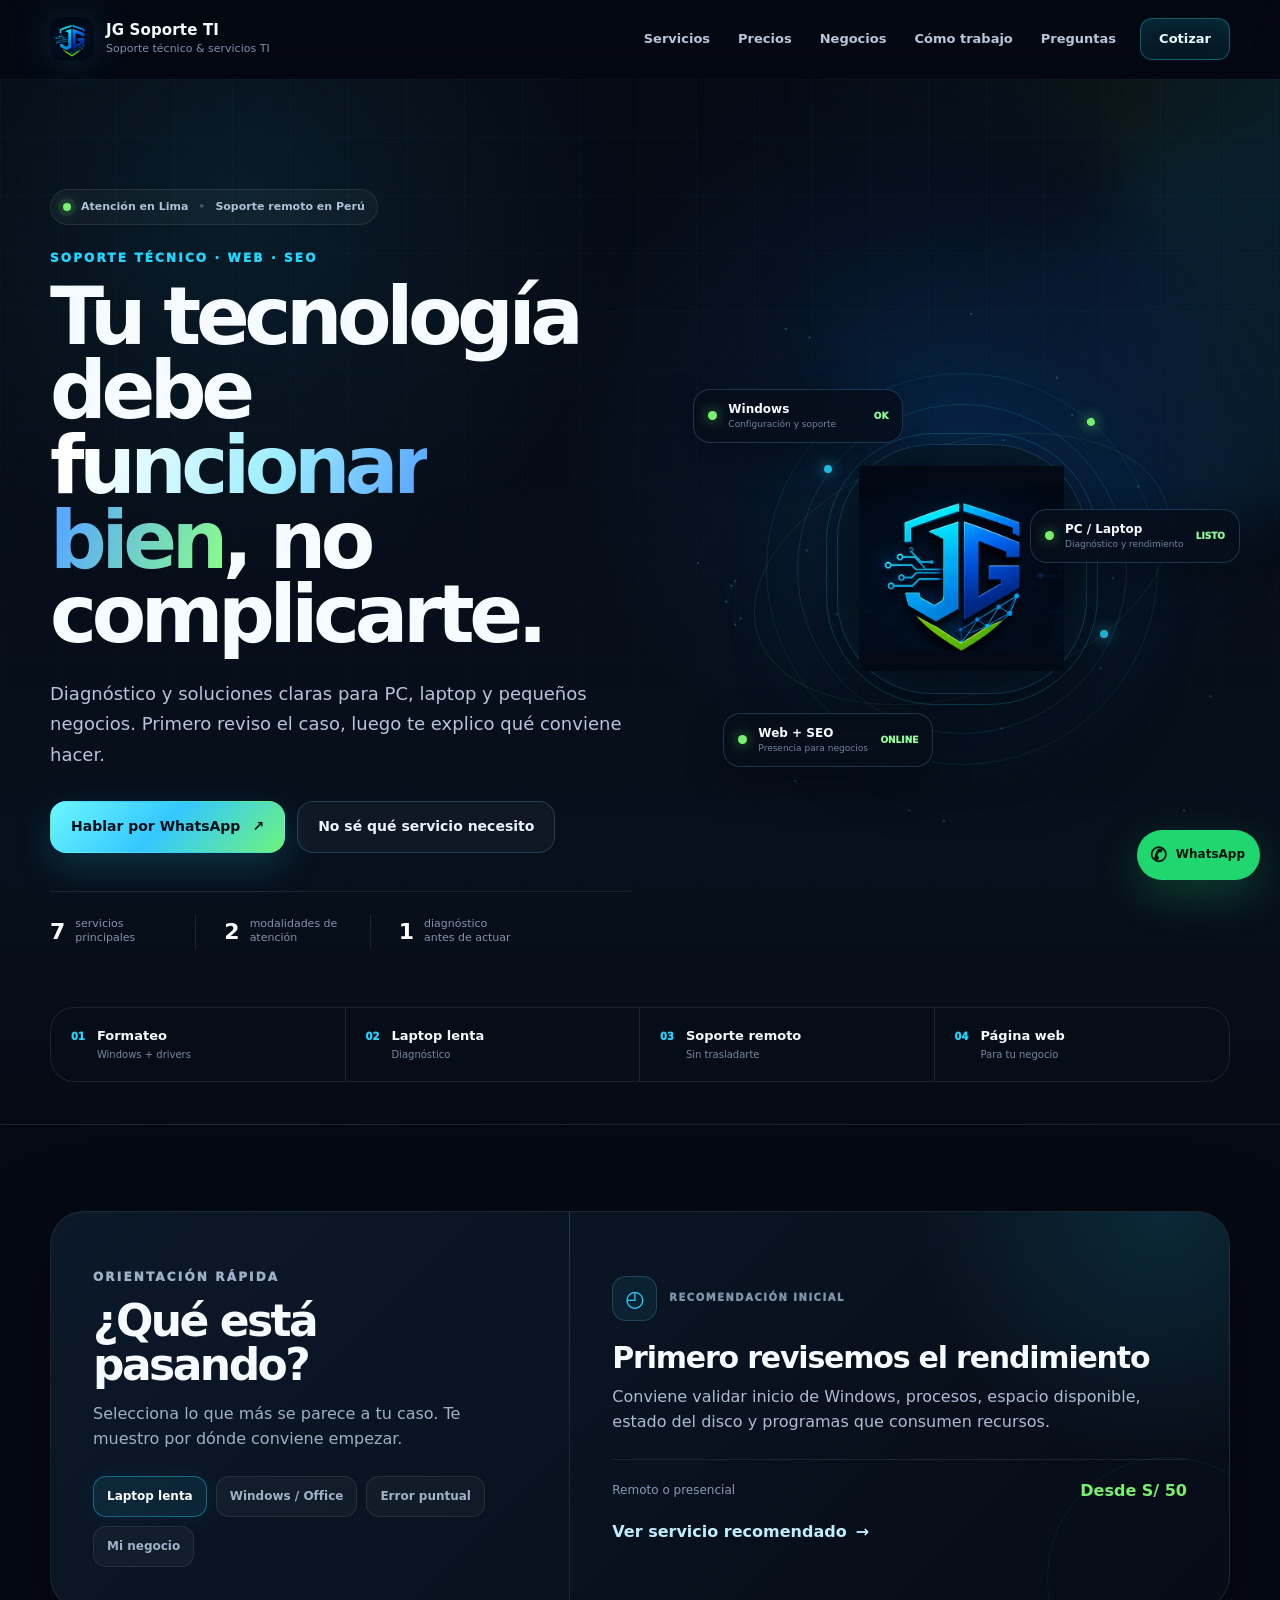
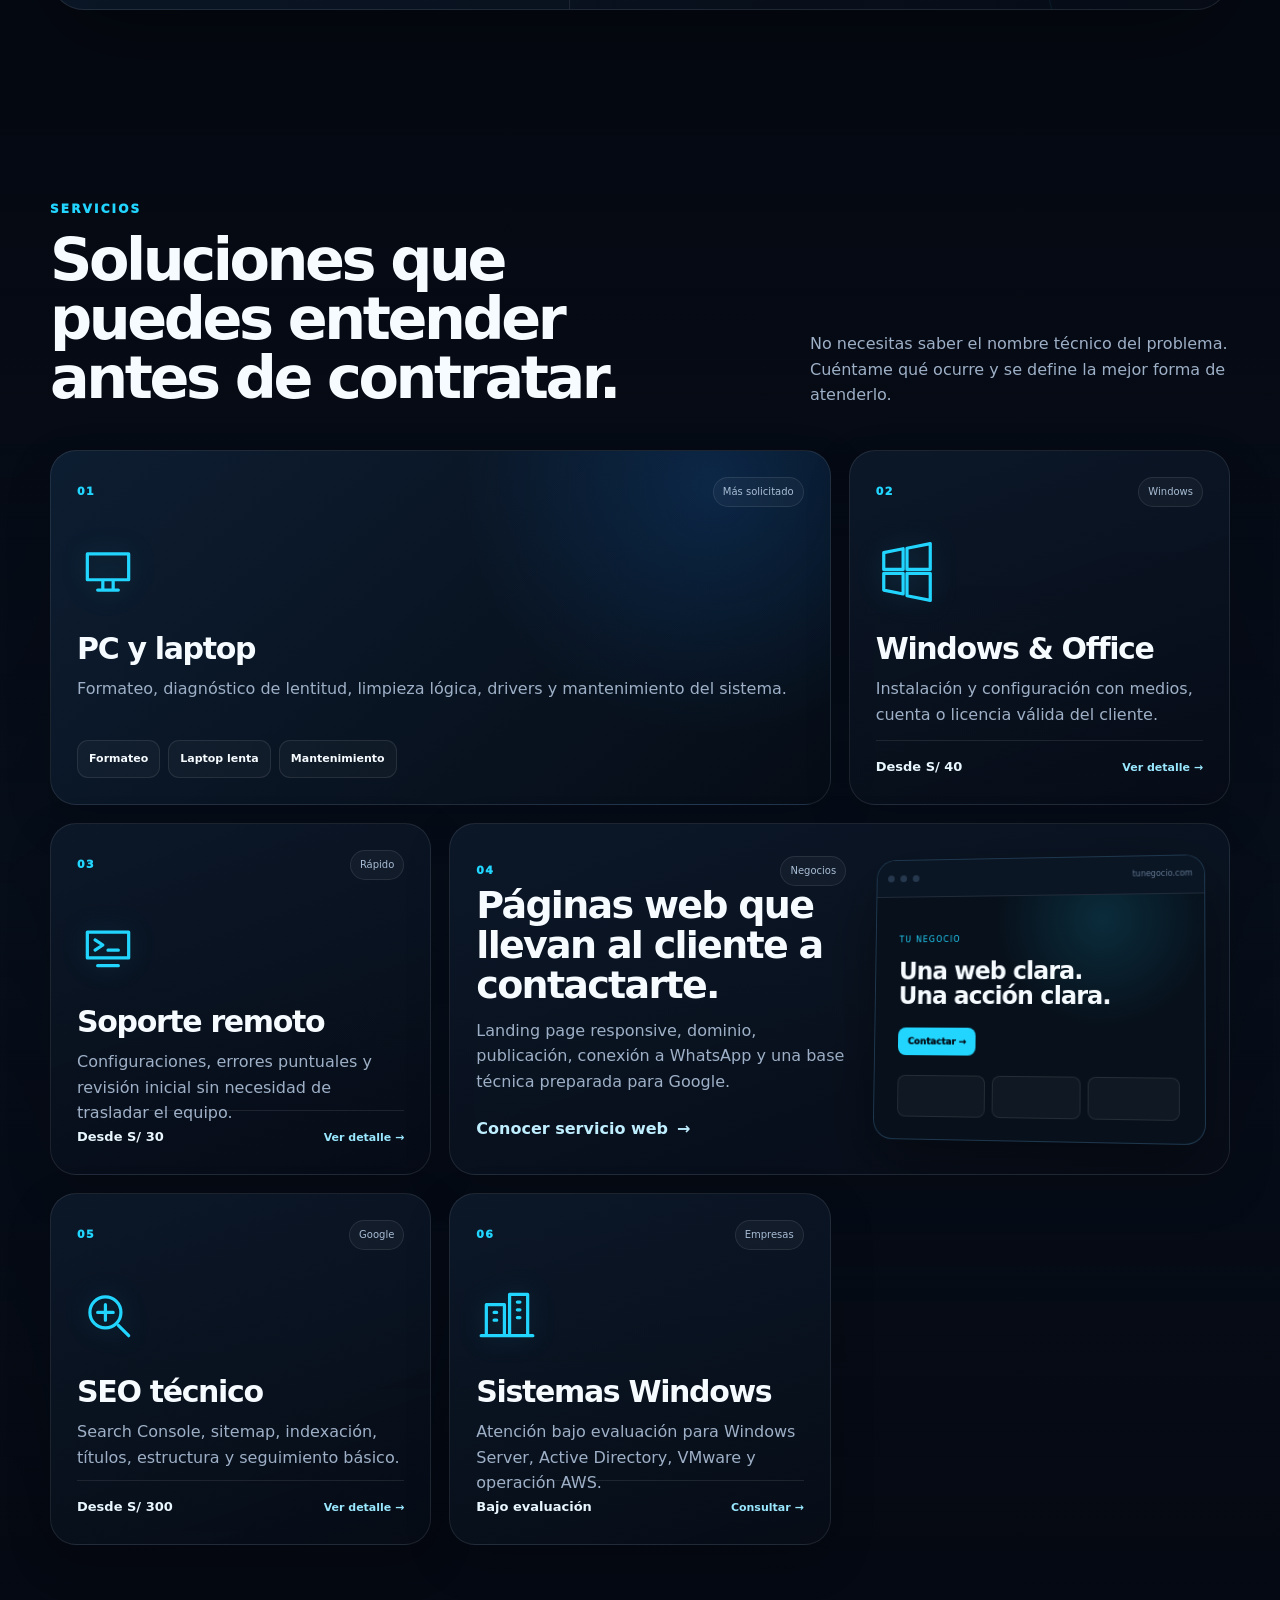
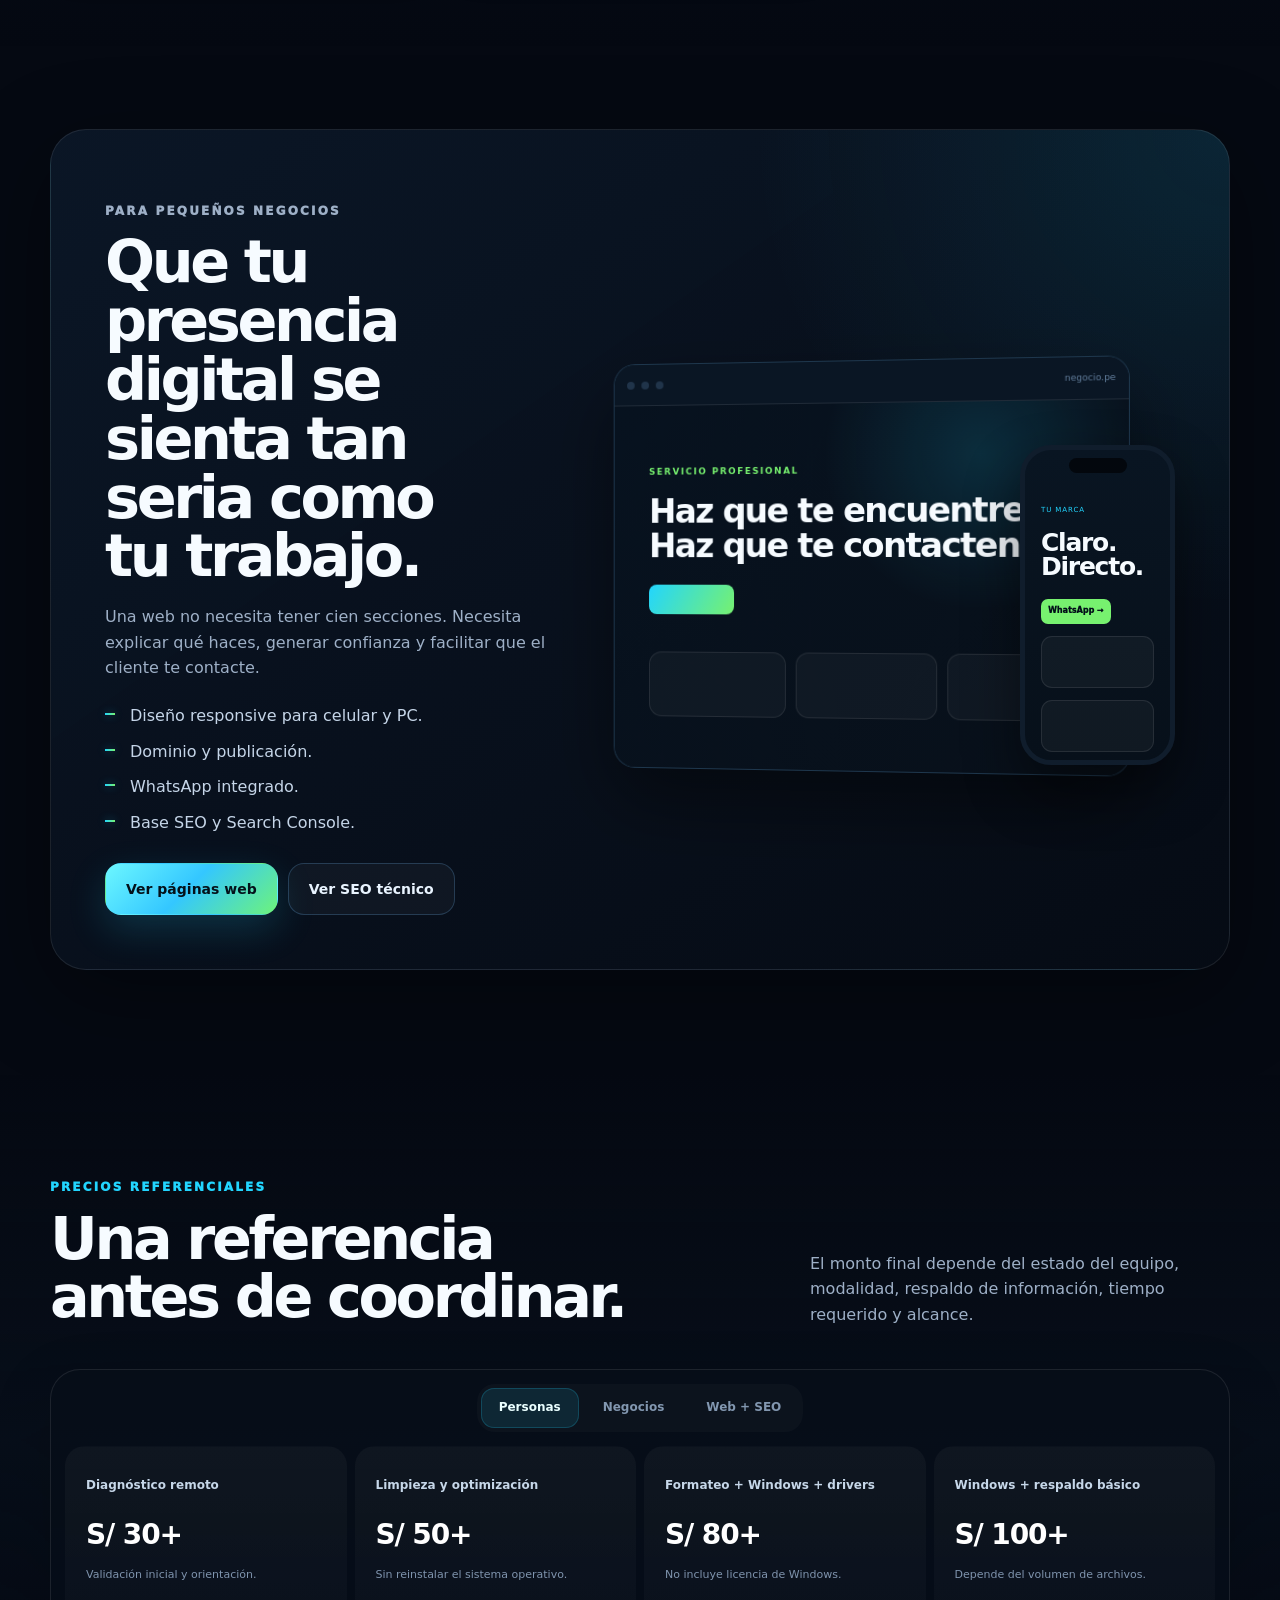
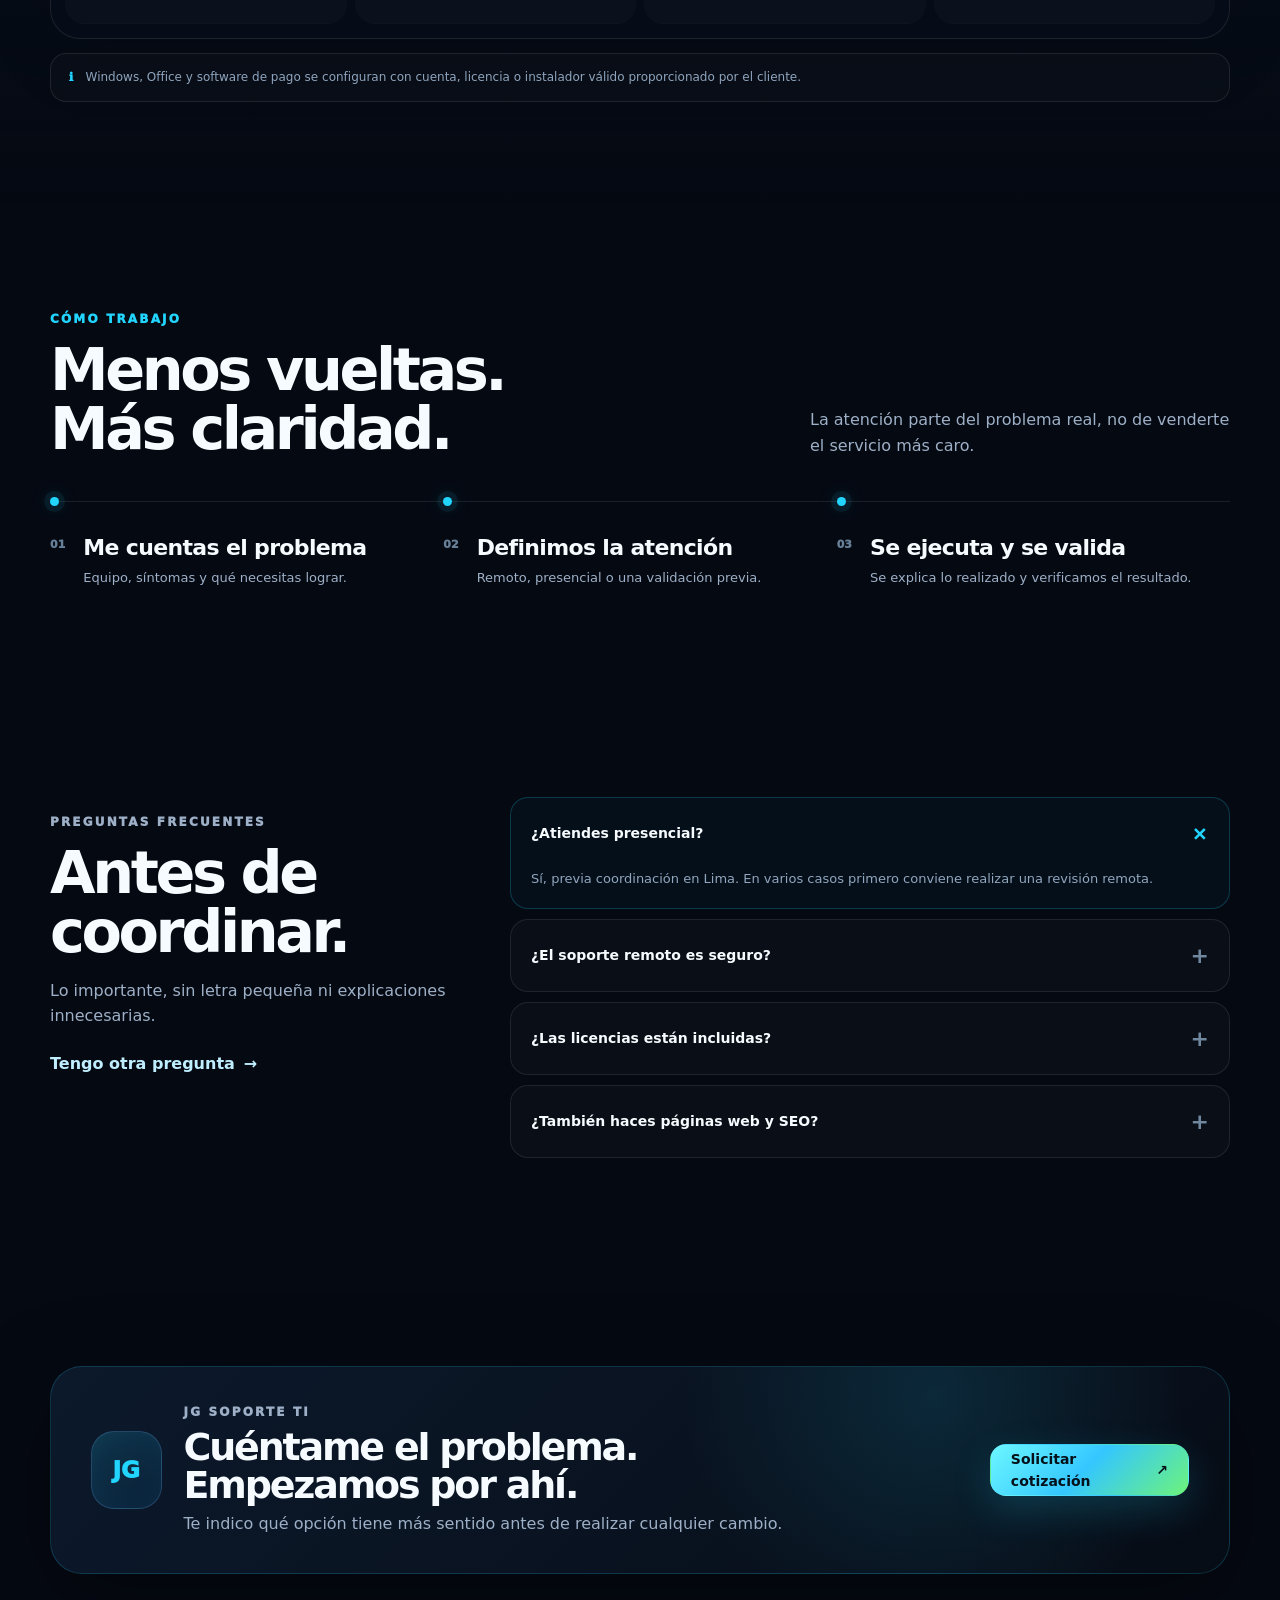
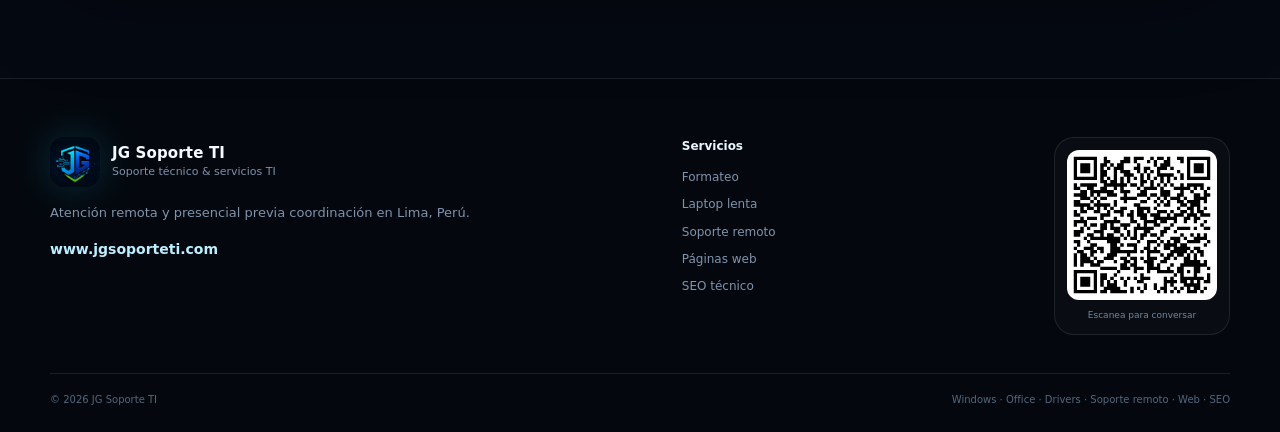
==== commit 5dae1ac7: "Actualizar web JG Soporte TI v12" ====
--- a/index.html
+++ b/index.html
@@ -4,12 +4,12 @@
 <meta charset="UTF-8" />
 <meta name="viewport" content="width=device-width, initial-scale=1.0" />
 <title>JG Soporte TI | Soporte técnico para PC, laptop y negocios en Lima</title>
-<meta name="description" content="Soporte técnico para PC y laptop en Lima. Formateo, Windows, Office, drivers, laptop lenta, soporte remoto, páginas web para negocios y SEO técnico." />
-<meta name="keywords" content="soporte técnico Lima, formateo laptop Lima, laptop lenta Lima, soporte remoto PC Perú, páginas web para negocios Lima" />
+<meta name="description" content="Soporte técnico para PC y laptop en Lima. Formateo, Windows, Office, drivers, optimización, soporte remoto, páginas web y SEO técnico para negocios." />
+<meta name="keywords" content="soporte técnico Lima, formateo laptop Lima, laptop lenta Lima, soporte remoto PC Perú, páginas web negocios Lima, SEO técnico Lima" />
 <meta name="robots" content="index, follow, max-image-preview:large" />
 <meta name="author" content="JG Soporte TI" />
-<meta name="theme-color" content="#07111f" />
-<meta name="color-scheme" content="dark light" />
+<meta name="theme-color" content="#050a12" />
+<meta name="color-scheme" content="dark" />
 <link rel="canonical" href="https://www.jgsoporteti.com/" />
 <link rel="icon" href="/favicon.ico" sizes="any" />
 <link rel="icon" type="image/png" sizes="32x32" href="/assets/img/favicon-32x32.png" />
@@ -18,280 +18,282 @@
 <meta property="og:locale" content="es_PE" />
 <meta property="og:type" content="website" />
 <meta property="og:site_name" content="JG Soporte TI" />
-<meta property="og:title" content="JG Soporte TI | Soporte técnico para PC, laptop y negocios en Lima" />
-<meta property="og:description" content="Soporte técnico para PC y laptop en Lima. Formateo, Windows, Office, drivers, laptop lenta, soporte remoto, páginas web para negocios y SEO técnico." />
+<meta property="og:title" content="JG Soporte TI | Soporte técnico claro, rápido y profesional" />
+<meta property="og:description" content="Soluciones para PC, laptop y negocios en Lima: Windows, Office, optimización, soporte remoto, páginas web y SEO técnico." />
 <meta property="og:url" content="https://www.jgsoporteti.com/" />
 <meta property="og:image" content="https://www.jgsoporteti.com/assets/img/og-image-jg-soporte-ti.png" />
 <meta name="twitter:card" content="summary_large_image" />
-<meta name="twitter:title" content="JG Soporte TI | Soporte técnico para PC, laptop y negocios en Lima" />
-<meta name="twitter:description" content="Soporte técnico para PC y laptop en Lima. Formateo, Windows, Office, drivers, laptop lenta, soporte remoto, páginas web para negocios y SEO técnico." />
+<meta name="twitter:title" content="JG Soporte TI | Soporte técnico claro, rápido y profesional" />
+<meta name="twitter:description" content="Soporte técnico para personas y negocios en Lima. Atención remota y presencial previa coordinación." />
 <meta name="twitter:image" content="https://www.jgsoporteti.com/assets/img/og-image-jg-soporte-ti.png" />
-<link rel="stylesheet" href="assets/css/styles.css?v=11" />
+<link rel="stylesheet" href="assets/css/styles.css?v=12" />
 <script type="application/ld+json">{
   "@context":"https://schema.org",
   "@graph":[
-    {"@type":["LocalBusiness","ProfessionalService"],"@id":"https://www.jgsoporteti.com/#negocio","name":"JG Soporte TI","url":"https://www.jgsoporteti.com/","logo":"https://www.jgsoporteti.com/assets/img/logo-icon-jg.png","image":"https://www.jgsoporteti.com/assets/img/og-image-jg-soporte-ti.png","telephone":"+51936480770","priceRange":"S/30 - S/800+","description":"Soporte técnico para PC, laptops y negocios pequeños en Lima. Formateo, Windows, Office, drivers, diagnóstico de lentitud, soporte remoto, páginas web para negocios y SEO técnico.","areaServed":[{"@type":"City","name":"Lima"},{"@type":"Country","name":"Perú"}],"address":{"@type":"PostalAddress","addressLocality":"Lima","addressRegion":"Lima","addressCountry":"PE"}},
+    {"@type":["LocalBusiness","ProfessionalService"],"@id":"https://www.jgsoporteti.com/#negocio","name":"JG Soporte TI","url":"https://www.jgsoporteti.com/","logo":"https://www.jgsoporteti.com/assets/img/logo-icon-jg.png","image":"https://www.jgsoporteti.com/assets/img/og-image-jg-soporte-ti.png","telephone":"+51936480770","priceRange":"S/30 - S/800+","description":"Soporte técnico para PC, laptops y pequeños negocios en Lima. Formateo, Windows, Office, drivers, optimización, soporte remoto, páginas web y SEO técnico.","areaServed":[{"@type":"City","name":"Lima"},{"@type":"Country","name":"Perú"}],"address":{"@type":"PostalAddress","addressLocality":"Lima","addressRegion":"Lima","addressCountry":"PE"}},
     {"@type":"WebSite","@id":"https://www.jgsoporteti.com/#website","url":"https://www.jgsoporteti.com/","name":"JG Soporte TI","inLanguage":"es-PE","publisher":{"@id":"https://www.jgsoporteti.com/#negocio"}},
-    {"@type":"ItemList","@id":"https://www.jgsoporteti.com/#servicios","name":"Servicios de JG Soporte TI","itemListElement":[{"@type":"ListItem","position":1,"name":"Formateo de laptop en Lima","url":"https://www.jgsoporteti.com/formateo-laptop-lima.html"},
-{"@type":"ListItem","position":2,"name":"Solución para laptop lenta","url":"https://www.jgsoporteti.com/laptop-lenta-lima.html"},
-{"@type":"ListItem","position":3,"name":"Mantenimiento de PC y laptop","url":"https://www.jgsoporteti.com/mantenimiento-pc-lima.html"},
-{"@type":"ListItem","position":4,"name":"Instalación de Windows y Office","url":"https://www.jgsoporteti.com/instalacion-windows-office.html"},
-{"@type":"ListItem","position":5,"name":"Soporte remoto para PC","url":"https://www.jgsoporteti.com/soporte-remoto-pc.html"},
-{"@type":"ListItem","position":6,"name":"Páginas web para negocios","url":"https://www.jgsoporteti.com/paginas-web-negocios.html"},
-{"@type":"ListItem","position":7,"name":"SEO técnico para negocios","url":"https://www.jgsoporteti.com/seo-tecnico-negocios.html"}]}
+    {"@type":"ItemList","@id":"https://www.jgsoporteti.com/#servicios","name":"Servicios de JG Soporte TI","itemListElement":[
+      {"@type":"ListItem","position":1,"name":"Formateo de laptop en Lima","url":"https://www.jgsoporteti.com/formateo-laptop-lima.html"},
+      {"@type":"ListItem","position":2,"name":"Solución para laptop lenta","url":"https://www.jgsoporteti.com/laptop-lenta-lima.html"},
+      {"@type":"ListItem","position":3,"name":"Mantenimiento de PC y laptop","url":"https://www.jgsoporteti.com/mantenimiento-pc-lima.html"},
+      {"@type":"ListItem","position":4,"name":"Instalación de Windows y Office","url":"https://www.jgsoporteti.com/instalacion-windows-office.html"},
+      {"@type":"ListItem","position":5,"name":"Soporte remoto para PC","url":"https://www.jgsoporteti.com/soporte-remoto-pc.html"},
+      {"@type":"ListItem","position":6,"name":"Páginas web para negocios","url":"https://www.jgsoporteti.com/paginas-web-negocios.html"},
+      {"@type":"ListItem","position":7,"name":"SEO técnico para negocios","url":"https://www.jgsoporteti.com/seo-tecnico-negocios.html"}
+    ]}
   ]
 }</script>
 </head>
 <body>
-<div class="page-glow"></div>
-<canvas id="heroCanvas" aria-hidden="true"></canvas>
+<div class="scroll-progress" aria-hidden="true"><span data-scroll-progress></span></div>
+<div class="page-noise" aria-hidden="true"></div>
 
 <header class="site-header" data-header>
   <div class="container nav-wrap">
-    <a class="brand" href="index.html#inicio" aria-label="Ir al inicio">
-      <img src="assets/img/logo-icon-jg.png" alt="JG Soporte TI" width="46" height="46" />
+    <a class="brand" href="#inicio" aria-label="JG Soporte TI - Inicio">
+      <img src="assets/img/logo-icon-jg.png" alt="JG Soporte TI" width="44" height="44" />
       <span><b>JG Soporte TI</b><small>Soporte técnico & servicios TI</small></span>
     </a>
     <nav class="main-nav" data-nav aria-label="Menú principal">
-      
-<a href="index.html#servicios">Servicios</a>
-<a href="index.html#precios">Precios</a>
-<a href="index.html#negocios">Negocios</a>
-<a href="index.html#proceso">Proceso</a>
-<a href="index.html#faq">FAQ</a>
-
-      <a class="nav-pill" href="https://wa.me/51936480770?text=Hola%20JG%20Soporte%20TI%2C%20necesito%20cotizar%20un%20servicio." target="_blank" rel="noopener">Cotizar</a>
+      <a href="#servicios">Servicios</a>
+      <a href="#precios">Precios</a>
+      <a href="#negocios">Negocios</a>
+      <a href="#proceso">Cómo trabajo</a>
+      <a href="#faq">Preguntas</a>
+      <a class="nav-pill" href="https://wa.me/51936480770?text=Hola%20JG%20Soporte%20TI%2C%20quisiera%20cotizar%20un%20servicio." target="_blank" rel="noopener">Cotizar</a>
     </nav>
-    <a class="header-wa" href="https://wa.me/51936480770?text=Hola%20JG%20Soporte%20TI%2C%20necesito%20cotizar%20un%20servicio." target="_blank" rel="noopener">WhatsApp</a>
+    <a class="header-wa" href="https://wa.me/51936480770?text=Hola%20JG%20Soporte%20TI%2C%20quisiera%20cotizar%20un%20servicio." target="_blank" rel="noopener">WhatsApp</a>
     <button class="menu-toggle" data-menu-toggle type="button" aria-label="Abrir menú" aria-expanded="false"><span></span><span></span><span></span></button>
   </div>
 </header>
 
 <main id="inicio">
   <section class="hero-section">
+    <div class="hero-aurora" aria-hidden="true"></div>
     <div class="container hero-grid">
       <div class="hero-copy reveal">
-        <div class="status-pill"><span></span> Disponible para soporte remoto y presencial previa coordinación</div>
-        <h1>Soporte técnico que se ve claro desde el primer minuto.</h1>
-        <p class="hero-lead">Soluciones para PC, laptop y negocios: diagnóstico, Windows, Office, drivers, optimización, soporte remoto, páginas web y SEO técnico.</p>
+        <div class="availability"><i></i><span>Atención en Lima</span><em>•</em><span>Soporte remoto en Perú</span></div>
+        <p class="eyebrow hero-eyebrow">Soporte técnico · Web · SEO</p>
+        <h1>Tu tecnología debe <span class="gradient-text">funcionar bien</span>, no complicarte.</h1>
+        <p class="hero-lead">Diagnóstico y soluciones claras para PC, laptop y pequeños negocios. Primero reviso el caso, luego te explico qué conviene hacer.</p>
         <div class="hero-actions">
-          <a class="btn btn-primary" href="https://wa.me/51936480770?text=Hola%20JG%20Soporte%20TI%2C%20necesito%20cotizar%20un%20servicio." target="_blank" rel="noopener">Cotizar por WhatsApp</a>
-          <a class="btn btn-ghost" href="#servicios">Ver servicios</a>
-        </div>
-        <div class="trust-row" aria-label="Beneficios principales">
-          <span>✓ Diagnóstico claro</span><span>✓ Atención rápida</span><span>✓ Precios referenciales</span>
-        </div>
-      </div>
-      <div class="hero-visual reveal" data-tilt>
-        <img class="dragon-line" src="assets/img/dragon-line.svg" alt="" aria-hidden="true" />
-        <div class="screen-card">
-          <div class="screen-header"><span></span><span></span><span></span><b>JG Diagnostic</b></div>
-          <div class="logo-mini"><img src="assets/img/logo-icon-jg.png" alt="Logo JG Soporte TI" width="112" height="112" /></div>
-          <div class="scan-lines">
-            <div><span>Windows</span><b>OK</b></div>
-            <div><span>Drivers</span><b>Revisión</b></div>
-            <div><span>Rendimiento</span><b>Optimizado</b></div>
-            <div><span>Soporte remoto</span><b>Listo</b></div>
-          </div>
-          <div class="pulse-orb"></div>
-        </div>
-        <div class="floating-note one">PC / Laptop</div>
-        <div class="floating-note two">Web + SEO</div>
-      </div>
-    </div>
-  </section>
-
-  <section class="section problem-section" id="problemas">
-    <div class="container split-title reveal">
-      <div><p class="eyebrow">Problemas frecuentes</p><h2>Lo que más suelen necesitar los clientes</h2></div>
-      <p>La idea es que sepas rápido si aplica soporte remoto, visita o una revisión más completa del equipo.</p>
-    </div>
-    <div class="container problem-grid">
-      <button class="problem-card reveal" data-filter="optimización"><span>01</span><b>Mi laptop está lenta</b><small>Inicio pesado, procesos altos o disco saturado.</small></button>
-      <button class="problem-card reveal" data-filter="windows"><span>02</span><b>Necesito Windows / Office</b><small>Instalación o configuración con licencia válida.</small></button>
-      <button class="problem-card reveal" data-filter="remoto"><span>03</span><b>Quiero soporte remoto</b><small>Revisión rápida sin trasladar el equipo.</small></button>
-      <button class="problem-card reveal" data-filter="negocios"><span>04</span><b>Mi negocio necesita web</b><small>Landing page, WhatsApp, Google y base SEO.</small></button>
-    </div>
-  </section>
-
-  <section class="section" id="servicios">
-    <div class="container center-title reveal">
-      <p class="eyebrow">Servicios</p>
-      <h2>Soluciones técnicas, pero explicadas simple</h2>
-      <p>Elige el servicio que más se acerca a tu caso. Si no estás seguro, primero se revisa y luego se recomienda.</p>
-    </div>
-    <div class="container filter-bar reveal" aria-label="Filtros de servicios">
-      <button class="active" data-service-filter="all">Todos</button>
-      <button data-service-filter="windows">Windows</button>
-      <button data-service-filter="optimización">Laptop lenta</button>
-      <button data-service-filter="remoto">Remoto</button>
-      <button data-service-filter="negocios">Negocios</button>
-      <button data-service-filter="seo">SEO</button>
-    </div>
-    <div class="container services-grid" data-services-grid>
-      
-<article class="service-card tilt reveal" data-category="pc / laptop" data-tilt>
-  <div class="card-top"><span class="service-icon">⌁</span><span class="service-tag">PC / Laptop</span></div>
-  <h3>Formateo de laptop en Lima</h3>
-  <p>Instalación limpia, drivers, configuración inicial y revisión básica del equipo.</p>
-  <div class="card-foot"><b>Desde S/ 80</b><a href="formateo-laptop-lima.html">Ver detalle</a></div>
-</article>
-
-<article class="service-card tilt reveal" data-category="optimización" data-tilt>
-  <div class="card-top"><span class="service-icon">◴</span><span class="service-tag">Optimización</span></div>
-  <h3>Solución para laptop lenta</h3>
-  <p>Diagnóstico de lentitud, limpieza de software, revisión de inicio, espacio, procesos y recomendaciones.</p>
-  <div class="card-foot"><b>Desde S/ 50</b><a href="laptop-lenta-lima.html">Ver detalle</a></div>
-</article>
-
-<article class="service-card tilt reveal" data-category="rendimiento" data-tilt>
-  <div class="card-top"><span class="service-icon">◈</span><span class="service-tag">Rendimiento</span></div>
-  <h3>Mantenimiento de PC y laptop</h3>
-  <p>Limpieza lógica, revisión de rendimiento, programas innecesarios y estado general del sistema.</p>
-  <div class="card-foot"><b>Desde S/ 50</b><a href="mantenimiento-pc-lima.html">Ver detalle</a></div>
-</article>
-
-<article class="service-card tilt reveal" data-category="windows" data-tilt>
-  <div class="card-top"><span class="service-icon">▦</span><span class="service-tag">Windows</span></div>
-  <h3>Instalación de Windows y Office</h3>
-  <p>Configuración de Windows, Office, drivers y programas básicos con medios o licencias válidas.</p>
-  <div class="card-foot"><b>Desde S/ 40</b><a href="instalacion-windows-office.html">Ver detalle</a></div>
-</article>
-
-<article class="service-card tilt reveal" data-category="remoto" data-tilt>
-  <div class="card-top"><span class="service-icon">◎</span><span class="service-tag">Remoto</span></div>
-  <h3>Soporte remoto para PC</h3>
-  <p>Atención rápida por conexión remota para configuraciones, errores, lentitud o revisión general.</p>
-  <div class="card-foot"><b>Desde S/ 30</b><a href="soporte-remoto-pc.html">Ver detalle</a></div>
-</article>
-
-<article class="service-card tilt reveal" data-category="negocios" data-tilt>
-  <div class="card-top"><span class="service-icon">◌</span><span class="service-tag">Negocios</span></div>
-  <h3>Páginas web para negocios</h3>
-  <p>Landing page moderna, dominio, publicación, WhatsApp, Google y base SEO para negocios pequeños.</p>
-  <div class="card-foot"><b>Desde S/ 350</b><a href="paginas-web-negocios.html">Ver detalle</a></div>
-</article>
-
-<article class="service-card tilt reveal" data-category="seo" data-tilt>
-  <div class="card-top"><span class="service-icon">✦</span><span class="service-tag">SEO</span></div>
-  <h3>SEO técnico para negocios</h3>
-  <p>Base técnica para indexación, Search Console, sitemap, títulos, descripciones y seguimiento mensual.</p>
-  <div class="card-foot"><b>Desde S/ 300</b><a href="seo-tecnico-negocios.html">Ver detalle</a></div>
-</article>
-    </div>
-  </section>
-
-  <section class="section showcase-section" id="negocios">
-    <div class="container showcase-grid">
-      <div class="showcase-panel reveal">
-        <p class="eyebrow">Para negocios</p>
-        <h2>Tu servicio no solo debe existir, también debe verse confiable.</h2>
-        <p>Además del soporte técnico, puedo ayudarte con una web sencilla, rápida, orientada a WhatsApp y lista para que Google la entienda mejor.</p>
-        <div class="mini-stack">
-          <span>Landing page</span><span>Dominio</span><span>Google Search Console</span><span>Google Business</span><span>SEO técnico</span>
-        </div>
-        <a class="btn btn-ghost" href="paginas-web-negocios.html">Ver servicio web</a>
-      </div>
-      <div class="mockup reveal" data-tilt>
-        <div class="mock-browser"><span></span><span></span><span></span><b>jgsoporteti.com</b></div>
-        <div class="mock-hero"><b>Tu negocio online</b><small>Claro, rápido y conectado a WhatsApp.</small></div>
-        <div class="mock-cards"><i></i><i></i><i></i></div>
+          <a class="btn btn-primary magnetic" href="https://wa.me/51936480770?text=Hola%20JG%20Soporte%20TI%2C%20quisiera%20cotizar%20un%20servicio." target="_blank" rel="noopener"><span>Hablar por WhatsApp</span><b>↗</b></a>
+          <a class="btn btn-ghost" href="#diagnostico">No sé qué servicio necesito</a>
+        </div>
+        <div class="hero-facts">
+          <div><strong>7</strong><span>servicios principales</span></div>
+          <div><strong>2</strong><span>modalidades de atención</span></div>
+          <div><strong>1</strong><span>diagnóstico antes de actuar</span></div>
+        </div>
+      </div>
+
+      <div class="hero-visual reveal" data-hero-visual>
+        <div class="visual-halo"></div>
+        <canvas id="networkCanvas" aria-hidden="true"></canvas>
+        <div class="tech-orbit orbit-a"></div><div class="tech-orbit orbit-b"></div>
+        <div class="core-logo" data-tilt>
+          <img src="assets/img/logo-icon-jg.png" alt="Logo JG Soporte TI" width="220" height="220" />
+          <span class="core-pulse"></span>
+        </div>
+        <div class="status-card status-one"><i class="status-dot"></i><span><b>Windows</b><small>Configuración y soporte</small></span><em>OK</em></div>
+        <div class="status-card status-two"><i class="status-dot"></i><span><b>PC / Laptop</b><small>Diagnóstico y rendimiento</small></span><em>LISTO</em></div>
+        <div class="status-card status-three"><i class="status-dot"></i><span><b>Web + SEO</b><small>Presencia para negocios</small></span><em>ONLINE</em></div>
+      </div>
+    </div>
+
+    <div class="container quick-links reveal" aria-label="Accesos rápidos">
+      <a href="formateo-laptop-lima.html"><span>01</span><b>Formateo</b><small>Windows + drivers</small></a>
+      <a href="laptop-lenta-lima.html"><span>02</span><b>Laptop lenta</b><small>Diagnóstico</small></a>
+      <a href="soporte-remoto-pc.html"><span>03</span><b>Soporte remoto</b><small>Sin trasladarte</small></a>
+      <a href="paginas-web-negocios.html"><span>04</span><b>Página web</b><small>Para tu negocio</small></a>
+    </div>
+  </section>
+
+  <section class="section diagnosis-section" id="diagnostico">
+    <div class="container diagnosis-wrap reveal">
+      <div class="diagnosis-copy">
+        <p class="eyebrow">Orientación rápida</p>
+        <h2>¿Qué está pasando?</h2>
+        <p>Selecciona lo que más se parece a tu caso. Te muestro por dónde conviene empezar.</p>
+        <div class="diagnosis-options" role="tablist" aria-label="Selecciona tu problema">
+          <button class="active" data-diagnosis="slow" type="button">Laptop lenta</button>
+          <button data-diagnosis="windows" type="button">Windows / Office</button>
+          <button data-diagnosis="remote" type="button">Error puntual</button>
+          <button data-diagnosis="business" type="button">Mi negocio</button>
+        </div>
+      </div>
+      <div class="diagnosis-result" data-diagnosis-result>
+        <div class="result-top"><span data-result-icon>◴</span><small>RECOMENDACIÓN INICIAL</small></div>
+        <h3 data-result-title>Primero revisemos el rendimiento</h3>
+        <p data-result-text>Conviene validar inicio de Windows, procesos, espacio disponible, estado del disco y programas que consumen recursos.</p>
+        <div class="result-meta"><span data-result-mode>Remoto o presencial</span><b data-result-price>Desde S/ 50</b></div>
+        <a data-result-link class="text-link" href="laptop-lenta-lima.html">Ver servicio recomendado <span>→</span></a>
+      </div>
+    </div>
+  </section>
+
+  <section class="section services-section" id="servicios">
+    <div class="container section-heading reveal">
+      <div><p class="eyebrow">Servicios</p><h2>Soluciones que puedes entender antes de contratar.</h2></div>
+      <p>No necesitas saber el nombre técnico del problema. Cuéntame qué ocurre y se define la mejor forma de atenderlo.</p>
+    </div>
+
+    <div class="container services-bento">
+      <article class="service-card service-featured reveal spotlight" data-tilt>
+        <div class="service-head"><span class="service-number">01</span><span class="service-badge">Más solicitado</span></div>
+        <svg class="service-svg" viewBox="0 0 24 24" aria-hidden="true"><path d="M4 5h16v10H4zM8 19h8M10 15v4m4-4v4"/></svg>
+        <h3>PC y laptop</h3>
+        <p>Formateo, diagnóstico de lentitud, limpieza lógica, drivers y mantenimiento del sistema.</p>
+        <div class="service-links"><a href="formateo-laptop-lima.html">Formateo</a><a href="laptop-lenta-lima.html">Laptop lenta</a><a href="mantenimiento-pc-lima.html">Mantenimiento</a></div>
+      </article>
+
+      <article class="service-card reveal spotlight" data-tilt>
+        <div class="service-head"><span class="service-number">02</span><span class="service-badge">Windows</span></div>
+        <svg class="service-svg" viewBox="0 0 24 24" aria-hidden="true"><path d="M3 4.5 10.5 3v8H3zm9-1.7L21 1v10h-9zM3 12.5h7.5v8L3 19zm9 0h9V23l-9-1.8z"/></svg>
+        <h3>Windows & Office</h3>
+        <p>Instalación y configuración con medios, cuenta o licencia válida del cliente.</p>
+        <div class="card-bottom"><b>Desde S/ 40</b><a href="instalacion-windows-office.html">Ver detalle →</a></div>
+      </article>
+
+      <article class="service-card reveal spotlight" data-tilt>
+        <div class="service-head"><span class="service-number">03</span><span class="service-badge">Rápido</span></div>
+        <svg class="service-svg" viewBox="0 0 24 24" aria-hidden="true"><path d="M4 7h16v10H4zM8 20h8M7 10l3 2-3 2m5 0h4"/></svg>
+        <h3>Soporte remoto</h3>
+        <p>Configuraciones, errores puntuales y revisión inicial sin necesidad de trasladar el equipo.</p>
+        <div class="card-bottom"><b>Desde S/ 30</b><a href="soporte-remoto-pc.html">Ver detalle →</a></div>
+      </article>
+
+      <article class="service-card service-wide reveal spotlight" data-tilt>
+        <div class="wide-copy">
+          <div class="service-head"><span class="service-number">04</span><span class="service-badge">Negocios</span></div>
+          <h3>Páginas web que llevan al cliente a contactarte.</h3>
+          <p>Landing page responsive, dominio, publicación, conexión a WhatsApp y una base técnica preparada para Google.</p>
+          <a class="text-link" href="paginas-web-negocios.html">Conocer servicio web <span>→</span></a>
+        </div>
+        <div class="mini-browser" aria-hidden="true">
+          <div class="browser-bar"><i></i><i></i><i></i><span>tunegocio.com</span></div>
+          <div class="browser-body"><small>TU NEGOCIO</small><strong>Una web clara.<br>Una acción clara.</strong><em>Contactar →</em><div class="browser-cards"><i></i><i></i><i></i></div></div>
+        </div>
+      </article>
+
+      <article class="service-card reveal spotlight" data-tilt>
+        <div class="service-head"><span class="service-number">05</span><span class="service-badge">Google</span></div>
+        <svg class="service-svg" viewBox="0 0 24 24" aria-hidden="true"><circle cx="11" cy="11" r="6"/><path d="m16 16 4 4M8 11h6M11 8v6"/></svg>
+        <h3>SEO técnico</h3>
+        <p>Search Console, sitemap, indexación, títulos, estructura y seguimiento básico.</p>
+        <div class="card-bottom"><b>Desde S/ 300</b><a href="seo-tecnico-negocios.html">Ver detalle →</a></div>
+      </article>
+
+      <article class="service-card reveal spotlight" data-tilt>
+        <div class="service-head"><span class="service-number">06</span><span class="service-badge">Empresas</span></div>
+        <svg class="service-svg" viewBox="0 0 24 24" aria-hidden="true"><path d="M4 20V8h7v12M13 20V4h7v16M2 20h20M7 11h1m-1 3h1m8-7h1m-1 3h1m-1 3h1"/></svg>
+        <h3>Sistemas Windows</h3>
+        <p>Atención bajo evaluación para Windows Server, Active Directory, VMware y operación AWS.</p>
+        <div class="card-bottom"><b>Bajo evaluación</b><a href="#contacto">Consultar →</a></div>
+      </article>
+    </div>
+  </section>
+
+  <section class="section business-section" id="negocios">
+    <div class="container business-shell reveal">
+      <div class="business-copy">
+        <p class="eyebrow">Para pequeños negocios</p>
+        <h2>Que tu presencia digital se sienta tan seria como tu trabajo.</h2>
+        <p>Una web no necesita tener cien secciones. Necesita explicar qué haces, generar confianza y facilitar que el cliente te contacte.</p>
+        <ul class="clean-list"><li>Diseño responsive para celular y PC.</li><li>Dominio y publicación.</li><li>WhatsApp integrado.</li><li>Base SEO y Search Console.</li></ul>
+        <div class="business-actions"><a class="btn btn-primary" href="paginas-web-negocios.html">Ver páginas web</a><a class="btn btn-ghost" href="seo-tecnico-negocios.html">Ver SEO técnico</a></div>
+      </div>
+      <div class="device-stage" aria-label="Vista demostrativa de una página web en PC y celular">
+        <div class="desktop-demo">
+          <div class="demo-top"><i></i><i></i><i></i><span>negocio.pe</span></div>
+          <div class="demo-content"><small>SERVICIO PROFESIONAL</small><strong>Haz que te encuentren.<br>Haz que te contacten.</strong><span></span><div class="demo-grid"><i></i><i></i><i></i></div></div>
+        </div>
+        <div class="phone-demo"><div class="phone-notch"></div><small>TU MARCA</small><strong>Claro.<br>Directo.</strong><span>WhatsApp →</span><i></i><i></i></div>
       </div>
     </div>
   </section>
 
   <section class="section prices-section" id="precios">
-    <div class="container center-title reveal">
-      <p class="eyebrow">Precios referenciales</p>
-      <h2>Rangos claros antes de coordinar</h2>
+    <div class="container section-heading reveal">
+      <div><p class="eyebrow">Precios referenciales</p><h2>Una referencia antes de coordinar.</h2></div>
       <p>El monto final depende del estado del equipo, modalidad, respaldo de información, tiempo requerido y alcance.</p>
     </div>
-    <div class="container pricing-tabs reveal" data-pricing-tabs>
-      <button class="active" data-price-tab="personas">Personas</button>
-      <button data-price-tab="negocios">Negocios</button>
-      <button data-price-tab="webseo">Web + SEO</button>
-    </div>
-    <div class="container price-panels">
-      <div class="price-panel active" data-price-panel="personas">
-        <article><span>Diagnóstico remoto</span><b>Desde S/ 30</b><small>Validación inicial y orientación.</small></article>
-        <article><span>Limpieza y optimización</span><b>Desde S/ 50</b><small>Sin reinstalar sistema operativo.</small></article>
-        <article><span>Formateo + Windows + drivers</span><b>Desde S/ 80</b><small>No incluye licencia de Windows.</small></article>
-        <article><span>Windows + respaldo básico</span><b>Desde S/ 100</b><small>Depende del volumen de archivos.</small></article>
-      </div>
-      <div class="price-panel" data-price-panel="negocios">
-        <article><span>Soporte remoto por incidente</span><b>Desde S/ 50</b><small>Para configuraciones o revisión puntual.</small></article>
-        <article><span>Revisión de equipo de trabajo</span><b>Desde S/ 80</b><small>Diagnóstico y optimización operativa.</small></article>
-        <article><span>Checklist Windows básico</span><b>Desde S/ 120</b><small>Estado general, servicios y recomendaciones.</small></article>
-        <article><span>Servicios TI empresariales</span><b>Bajo evaluación</b><small>Windows Server, AD, VMware, AWS operativo.</small></article>
-      </div>
-      <div class="price-panel" data-price-panel="webseo">
-        <article><span>Landing page para negocio</span><b>Desde S/ 350</b><small>Diseño responsive orientado a contacto.</small></article>
-        <article><span>SEO técnico inicial</span><b>Desde S/ 300</b><small>Sitemap, Search Console, títulos y base técnica.</small></article>
-        <article><span>SEO local + Google Business</span><b>Desde S/ 500</b><small>Perfil, servicios, zona, fotos y recomendaciones.</small></article>
-        <article><span>Seguimiento mensual</span><b>Desde S/ 400</b><small>Revisión de clics, indexación y oportunidades.</small></article>
-      </div>
-    </div>
-    <div class="container license-note reveal"><b>Nota:</b> Office, Windows y software de pago se configuran con cuenta, licencia o instalador válido proporcionado por el cliente.</div>
+    <div class="container pricing-wrap reveal">
+      <div class="pricing-tabs" role="tablist">
+        <button class="active" data-price-tab="personas" type="button">Personas</button>
+        <button data-price-tab="negocios" type="button">Negocios</button>
+        <button data-price-tab="webseo" type="button">Web + SEO</button>
+      </div>
+      <div class="price-panels">
+        <div class="price-panel active" data-price-panel="personas">
+          <article><span>Diagnóstico remoto</span><b>S/ 30+</b><small>Validación inicial y orientación.</small></article>
+          <article><span>Limpieza y optimización</span><b>S/ 50+</b><small>Sin reinstalar el sistema operativo.</small></article>
+          <article><span>Formateo + Windows + drivers</span><b>S/ 80+</b><small>No incluye licencia de Windows.</small></article>
+          <article><span>Windows + respaldo básico</span><b>S/ 100+</b><small>Depende del volumen de archivos.</small></article>
+        </div>
+        <div class="price-panel" data-price-panel="negocios">
+          <article><span>Soporte remoto por incidente</span><b>S/ 50+</b><small>Configuración o revisión puntual.</small></article>
+          <article><span>Revisión de equipo de trabajo</span><b>S/ 80+</b><small>Diagnóstico y optimización operativa.</small></article>
+          <article><span>Checklist Windows básico</span><b>S/ 120+</b><small>Estado general y recomendaciones.</small></article>
+          <article><span>Servicios TI empresariales</span><b>A evaluar</b><small>Windows Server, AD, VMware y AWS.</small></article>
+        </div>
+        <div class="price-panel" data-price-panel="webseo">
+          <article><span>Landing page para negocio</span><b>S/ 350+</b><small>Diseño responsive orientado a contacto.</small></article>
+          <article><span>SEO técnico inicial</span><b>S/ 300+</b><small>Search Console, sitemap y base técnica.</small></article>
+          <article><span>SEO local + Google Business</span><b>S/ 500+</b><small>Optimización inicial de presencia local.</small></article>
+          <article><span>Seguimiento SEO mensual</span><b>S/ 400+</b><small>Indexación, clics y oportunidades de mejora.</small></article>
+        </div>
+      </div>
+    </div>
+    <div class="container subtle-note reveal"><span>ℹ</span><p>Windows, Office y software de pago se configuran con cuenta, licencia o instalador válido proporcionado por el cliente.</p></div>
   </section>
 
   <section class="section process-section" id="proceso">
-    <div class="container split-title reveal">
-      <div><p class="eyebrow">Proceso</p><h2>Simple para ti, ordenado para el servicio</h2></div>
-      <p>Primero se entiende el problema. Luego se propone la acción correcta. Nada de cambios innecesarios.</p>
-    </div>
-    <div class="container timeline">
-      <div class="step reveal"><span>1</span><h3>Me escribes</h3><p>Indicas el problema, equipo y modalidad deseada.</p></div>
-      <div class="step reveal"><span>2</span><h3>Reviso el caso</h3><p>Se valida si aplica soporte remoto, visita o diagnóstico previo.</p></div>
-      <div class="step reveal"><span>3</span><h3>Te doy opciones</h3><p>Se explica costo referencial y lo que incluye.</p></div>
-      <div class="step reveal"><span>4</span><h3>Se atiende y valida</h3><p>Se revisa contigo que el equipo o servicio quede operativo.</p></div>
+    <div class="container section-heading reveal">
+      <div><p class="eyebrow">Cómo trabajo</p><h2>Menos vueltas. Más claridad.</h2></div>
+      <p>La atención parte del problema real, no de venderte el servicio más caro.</p>
+    </div>
+    <div class="container process-line">
+      <article class="process-step reveal"><span>01</span><div><h3>Me cuentas el problema</h3><p>Equipo, síntomas y qué necesitas lograr.</p></div></article>
+      <article class="process-step reveal"><span>02</span><div><h3>Definimos la atención</h3><p>Remoto, presencial o una validación previa.</p></div></article>
+      <article class="process-step reveal"><span>03</span><div><h3>Se ejecuta y se valida</h3><p>Se explica lo realizado y verificamos el resultado.</p></div></article>
     </div>
   </section>
 
   <section class="section faq-section" id="faq">
-    <div class="container faq-grid">
-      <div class="reveal"><p class="eyebrow">FAQ</p><h2>Preguntas rápidas</h2><p>Respuestas claras para evitar confusiones antes de coordinar.</p></div>
+    <div class="container faq-shell">
+      <div class="faq-intro reveal"><p class="eyebrow">Preguntas frecuentes</p><h2>Antes de coordinar.</h2><p>Lo importante, sin letra pequeña ni explicaciones innecesarias.</p><a class="text-link" href="https://wa.me/51936480770?text=Hola%20JG%20Soporte%20TI%2C%20tengo%20una%20consulta." target="_blank" rel="noopener">Tengo otra pregunta <span>→</span></a></div>
       <div class="faq-list reveal">
-        <details open><summary>¿Atiendes presencial?</summary><p>Sí, previa coordinación en Lima. En varios casos primero conviene hacer diagnóstico remoto.</p></details>
-        <details><summary>¿El soporte remoto es seguro?</summary><p>Se realiza con autorización del cliente y solo durante la atención. Al finalizar puedes cerrar o retirar la herramienta usada.</p></details>
-        <details><summary>¿Incluye licencias?</summary><p>No. Windows, Office y software de pago se configuran con cuenta, licencia o instalador válido proporcionado por el cliente.</p></details>
-        <details><summary>¿También haces páginas web?</summary><p>Sí. Puedo crear una landing page para negocio, conectarla a WhatsApp y dejar una base SEO inicial.</p></details>
+        <details open><summary>¿Atiendes presencial?</summary><p>Sí, previa coordinación en Lima. En varios casos primero conviene realizar una revisión remota.</p></details>
+        <details><summary>¿El soporte remoto es seguro?</summary><p>Se realiza con autorización del cliente y solo durante la atención. Al finalizar puedes cerrar o retirar la herramienta utilizada.</p></details>
+        <details><summary>¿Las licencias están incluidas?</summary><p>No. Windows, Office y otros programas de pago se configuran con una licencia, cuenta o instalador válido proporcionado por el cliente.</p></details>
+        <details><summary>¿También haces páginas web y SEO?</summary><p>Sí. Para pequeños negocios puedo implementar una landing page, conectarla a WhatsApp y trabajar una base SEO técnica inicial.</p></details>
       </div>
     </div>
   </section>
 
   <section class="section final-cta">
     <div class="container final-card reveal">
-      <div><p class="eyebrow">Cotización</p><h2>Cuéntame qué necesitas y lo revisamos.</h2><p>PC lenta, formateo, Windows, Office, soporte remoto, web para negocio o SEO técnico.</p></div>
-      <a class="btn btn-primary" href="https://wa.me/51936480770?text=Hola%20JG%20Soporte%20TI%2C%20necesito%20cotizar%20un%20servicio." target="_blank" rel="noopener">Solicitar cotización</a>
+      <div class="final-copy"><span class="final-icon">JG</span><div><p class="eyebrow">JG Soporte TI</p><h2>Cuéntame el problema. Empezamos por ahí.</h2><p>Te indico qué opción tiene más sentido antes de realizar cualquier cambio.</p></div></div>
+      <a class="btn btn-primary magnetic" href="https://wa.me/51936480770?text=Hola%20JG%20Soporte%20TI%2C%20quisiera%20cotizar%20un%20servicio." target="_blank" rel="noopener"><span>Solicitar cotización</span><b>↗</b></a>
     </div>
   </section>
 </main>
 
 <footer class="site-footer" id="contacto">
   <div class="container footer-grid">
-    <div>
-      <a class="brand footer-brand" href="index.html#inicio">
-        <img src="assets/img/logo-icon-jg.png" alt="JG Soporte TI" width="48" height="48" />
-        <span><b>JG Soporte TI</b><small>Soporte técnico & servicios TI</small></span>
-      </a>
+    <div class="footer-main">
+      <a class="brand footer-brand" href="#inicio"><img src="assets/img/logo-icon-jg.png" alt="JG Soporte TI" width="50" height="50" /><span><b>JG Soporte TI</b><small>Soporte técnico & servicios TI</small></span></a>
       <p>Atención remota y presencial previa coordinación en Lima, Perú.</p>
-      <div class="footer-actions">
-        <a class="btn btn-primary" href="https://wa.me/51936480770?text=Hola%20JG%20Soporte%20TI%2C%20necesito%20cotizar%20un%20servicio." target="_blank" rel="noopener">Cotizar por WhatsApp</a>
-        <a class="btn btn-ghost" href="https://www.jgsoporteti.com/" target="_blank" rel="noopener">www.jgsoporteti.com</a>
-      </div>
-    </div>
-    <div class="qr-card">
-      <img src="assets/img/qr-whatsapp-jg.png" alt="QR para solicitar cotización por WhatsApp" width="168" height="168" loading="lazy" />
-      <span>Escanea y solicita una cotización</span>
-    </div>
+      <a class="site-url" href="https://www.jgsoporteti.com/">www.jgsoporteti.com</a>
+    </div>
+    <div class="footer-services"><b>Servicios</b><a href="formateo-laptop-lima.html">Formateo</a><a href="laptop-lenta-lima.html">Laptop lenta</a><a href="soporte-remoto-pc.html">Soporte remoto</a><a href="paginas-web-negocios.html">Páginas web</a><a href="seo-tecnico-negocios.html">SEO técnico</a></div>
+    <div class="qr-card"><img src="assets/img/qr-whatsapp-jg.png" alt="Código QR para contactar a JG Soporte TI por WhatsApp" width="150" height="150" loading="lazy" /><span>Escanea para conversar</span></div>
   </div>
-  <div class="container footer-bottom">
-    <span>© 2026 JG Soporte TI</span>
-    <span>Windows · Office · Drivers · Soporte remoto · Páginas web · SEO técnico</span>
-  </div>
+  <div class="container footer-bottom"><span>© 2026 JG Soporte TI</span><span>Windows · Office · Drivers · Soporte remoto · Web · SEO</span></div>
 </footer>
-<a class="floating-wa" href="https://wa.me/51936480770?text=Hola%20JG%20Soporte%20TI%2C%20necesito%20cotizar%20un%20servicio." target="_blank" rel="noopener" aria-label="Cotizar por WhatsApp">✆</a>
-
-<script src="assets/js/main.js?v=11" defer></script>
+
+<a class="floating-wa" href="https://wa.me/51936480770?text=Hola%20JG%20Soporte%20TI%2C%20quisiera%20cotizar%20un%20servicio." target="_blank" rel="noopener" aria-label="Cotizar por WhatsApp"><span>✆</span><b>WhatsApp</b></a>
+<script src="assets/js/main.js?v=12" defer></script>
 </body>
 </html>
--- a/assets/css/styles.css
+++ b/assets/css/styles.css
@@ -1,4 +1,23 @@
-
-*{box-sizing:border-box;margin:0;padding:0} :root{--bg:#060b12;--bg2:#0a1320;--card:rgba(12,22,37,.72);--card2:rgba(16,30,50,.88);--line:rgba(91,218,255,.18);--line2:rgba(255,255,255,.09);--text:#eff7ff;--muted:#a9b8ce;--cyan:#20d5ff;--blue:#198cff;--green:#7cff6b;--amber:#ffd166;--shadow:0 24px 80px rgba(0,0,0,.35);--r:26px}html{scroll-behavior:smooth}body{font-family:Inter,ui-sans-serif,system-ui,-apple-system,BlinkMacSystemFont,"Segoe UI",Arial,sans-serif;background:radial-gradient(circle at 12% 5%,rgba(32,213,255,.16),transparent 26%),radial-gradient(circle at 88% 18%,rgba(124,255,107,.08),transparent 26%),linear-gradient(180deg,#050910 0%,#07111f 52%,#05080d 100%);color:var(--text);line-height:1.65;overflow-x:hidden}body.menu-open{overflow:hidden}body:before{content:"";position:fixed;inset:0;pointer-events:none;background-image:linear-gradient(rgba(32,213,255,.055) 1px,transparent 1px),linear-gradient(90deg,rgba(32,213,255,.055) 1px,transparent 1px);background-size:58px 58px;opacity:.28;mask-image:radial-gradient(circle at center,#000,transparent 72%)}a{text-decoration:none;color:inherit}button{font:inherit;color:inherit}.container{width:min(1160px,calc(100% - 40px));margin-inline:auto}.page-glow{position:fixed;inset:auto auto 10% 50%;width:45vw;height:45vw;border-radius:50%;background:radial-gradient(circle,rgba(32,213,255,.13),transparent 60%);filter:blur(18px);transform:translateX(-50%);pointer-events:none;z-index:-1}#heroCanvas{position:fixed;inset:0;width:100%;height:100%;z-index:-2;opacity:.75}.site-header{position:sticky;top:0;z-index:100;background:rgba(5,9,16,.68);border-bottom:1px solid var(--line2);backdrop-filter:blur(18px);transition:.25s ease}.site-header.is-scrolled{background:rgba(5,9,16,.9);box-shadow:0 10px 40px rgba(0,0,0,.28)}.nav-wrap{min-height:76px;display:grid;grid-template-columns:1fr auto auto;gap:18px;align-items:center}.brand{display:inline-flex;align-items:center;gap:12px;width:max-content}.brand img{width:46px;height:46px;border-radius:14px;object-fit:cover;border:1px solid var(--line);box-shadow:0 0 22px rgba(32,213,255,.14)}.brand span{display:flex;flex-direction:column;line-height:1.12}.brand b{font-size:17px;letter-spacing:-.02em}.brand small{font-size:12px;color:var(--muted)}.main-nav{display:flex;align-items:center;gap:24px}.main-nav a{font-size:14px;font-weight:750;color:#d9e8ff;transition:.2s}.main-nav a:hover{color:var(--cyan)}.nav-pill{padding:10px 15px;border:1px solid var(--line);border-radius:999px;background:rgba(32,213,255,.07)}.header-wa{display:inline-flex;align-items:center;justify-content:center;border-radius:999px;background:linear-gradient(135deg,var(--green),var(--cyan));color:#031018;min-height:44px;padding:0 17px;font-weight:900;box-shadow:0 14px 30px rgba(32,213,255,.16)}.menu-toggle{display:none;background:transparent;border:0;width:46px;height:46px;border-radius:14px;border:1px solid var(--line2)}.menu-toggle span{display:block;width:20px;height:2px;background:#fff;margin:5px auto;border-radius:99px;transition:.2s}.btn{display:inline-flex;align-items:center;justify-content:center;min-height:50px;padding:0 22px;border-radius:16px;font-weight:900;letter-spacing:-.02em;transition:.22s ease;border:0;cursor:pointer}.btn:hover{transform:translateY(-2px)}.btn-primary{color:#041018;background:linear-gradient(135deg,var(--green),var(--cyan) 55%,#5aa7ff);box-shadow:0 18px 42px rgba(32,213,255,.22)}.btn-ghost{color:var(--text);background:rgba(255,255,255,.055);border:1px solid var(--line)}.full{width:100%}.hero-section{position:relative;padding:92px 0 70px;border-bottom:1px solid var(--line2);overflow:hidden}.hero-section:after{content:"";position:absolute;inset:auto 0 0;height:1px;background:linear-gradient(90deg,transparent,var(--cyan),transparent)}.hero-grid{display:grid;grid-template-columns:1.02fr .98fr;gap:52px;align-items:center}.status-pill{display:inline-flex;align-items:center;gap:10px;background:rgba(124,255,107,.08);border:1px solid rgba(124,255,107,.22);color:#dfffe0;border-radius:999px;padding:9px 13px;font-weight:800;font-size:13px;margin-bottom:22px}.status-pill span{width:9px;height:9px;border-radius:50%;background:var(--green);box-shadow:0 0 18px var(--green);animation:pulse 1.6s infinite}.hero-copy h1{font-size:clamp(42px,6vw,76px);line-height:.96;letter-spacing:-.075em;margin-bottom:22px;max-width:780px}.hero-copy h1:after{content:"";display:block;width:120px;height:3px;border-radius:99px;background:linear-gradient(90deg,var(--cyan),var(--green));margin-top:24px}.hero-lead{font-size:clamp(17px,2vw,21px);color:#c7d8ee;max-width:650px;margin-bottom:28px}.hero-actions{display:flex;gap:14px;flex-wrap:wrap;margin:24px 0}.trust-row{display:flex;flex-wrap:wrap;gap:10px;margin-top:20px}.trust-row span{padding:8px 12px;border-radius:999px;background:rgba(255,255,255,.045);border:1px solid var(--line2);color:#dcecff;font-weight:750;font-size:13px}.hero-visual{position:relative;min-height:560px;display:grid;place-items:center}.dragon-line{position:absolute;width:116%;top:-5%;left:-6%;opacity:.58;filter:drop-shadow(0 0 22px rgba(32,213,255,.25));animation:float 7s ease-in-out infinite}.screen-card{width:min(480px,100%);min-height:455px;position:relative;border:1px solid var(--line);border-radius:34px;background:linear-gradient(180deg,rgba(12,24,42,.76),rgba(7,13,23,.92));box-shadow:var(--shadow),inset 0 0 70px rgba(32,213,255,.06);padding:22px;overflow:hidden}.screen-card:before{content:"";position:absolute;inset:-2px;background:linear-gradient(130deg,transparent 0 35%,rgba(32,213,255,.18) 50%,transparent 62%);animation:shine 6s ease-in-out infinite;pointer-events:none}.screen-header{display:flex;align-items:center;gap:8px;color:var(--muted);font-size:12px;text-transform:uppercase;letter-spacing:.08em}.screen-header span{width:9px;height:9px;border-radius:50%;background:#20324b}.screen-header span:nth-child(1){background:#ff5f57}.screen-header span:nth-child(2){background:#ffbd2e}.screen-header span:nth-child(3){background:#28c840}.screen-header b{margin-left:auto;color:#8ccfff}.logo-mini{text-align:center;margin:34px 0}.logo-mini img{width:150px;height:150px;object-fit:cover;border-radius:34px;border:1px solid var(--line2);box-shadow:0 0 55px rgba(32,213,255,.25)}.scan-lines{display:grid;gap:12px;position:relative}.scan-lines div{display:flex;justify-content:space-between;gap:14px;padding:14px 15px;border:1px solid var(--line2);border-radius:16px;background:rgba(255,255,255,.045)}.scan-lines span{color:#c7d8ee}.scan-lines b{color:var(--green)}.pulse-orb{position:absolute;right:36px;bottom:34px;width:70px;height:70px;border:1px solid var(--line);border-radius:50%;box-shadow:0 0 0 12px rgba(32,213,255,.05),0 0 60px rgba(32,213,255,.25);animation:pulseOrb 2.8s infinite}.floating-note{position:absolute;background:rgba(5,14,26,.85);border:1px solid var(--line);border-radius:16px;padding:12px 15px;font-weight:900;box-shadow:0 14px 35px rgba(0,0,0,.25);animation:float 6s ease-in-out infinite}.floating-note.one{left:2%;bottom:19%}.floating-note.two{right:0;top:23%;animation-delay:-1.5s}.section{padding:82px 0}.eyebrow{color:var(--cyan);font-weight:950;text-transform:uppercase;font-size:13px;letter-spacing:.12em;margin-bottom:10px}.center-title{text-align:center;max-width:760px}.center-title h2,.split-title h2,.showcase-panel h2,.faq-grid h2,.final-card h2{font-size:clamp(30px,4vw,48px);line-height:1.04;letter-spacing:-.055em}.center-title p,.split-title>p,.showcase-panel p,.faq-grid p,.final-card p{color:var(--muted);font-size:17px}.split-title{display:grid;grid-template-columns:1fr .8fr;gap:40px;align-items:end;margin-bottom:28px}.problem-grid{display:grid;grid-template-columns:repeat(4,1fr);gap:16px}.problem-card{text-align:left;padding:24px;border-radius:var(--r);border:1px solid var(--line2);background:linear-gradient(180deg,rgba(255,255,255,.055),rgba(255,255,255,.03));cursor:pointer;transition:.22s ease}.problem-card:hover{transform:translateY(-6px);border-color:var(--line);box-shadow:0 22px 45px rgba(0,0,0,.22)}.problem-card span{display:grid;place-items:center;width:44px;height:44px;border-radius:14px;background:rgba(32,213,255,.09);border:1px solid var(--line);color:var(--cyan);font-weight:950;margin-bottom:30px}.problem-card b{display:block;font-size:19px;margin-bottom:6px}.problem-card small{color:var(--muted);font-size:14px}.filter-bar{display:flex;justify-content:center;gap:10px;flex-wrap:wrap;margin:28px auto 30px}.filter-bar button,.pricing-tabs button{border:1px solid var(--line2);background:rgba(255,255,255,.045);border-radius:999px;padding:11px 15px;cursor:pointer;font-weight:850;color:#dcebff;transition:.2s}.filter-bar button.active,.filter-bar button:hover,.pricing-tabs button.active,.pricing-tabs button:hover{border-color:var(--cyan);background:rgba(32,213,255,.11);color:#fff;box-shadow:0 0 24px rgba(32,213,255,.09)}.services-grid{display:grid;grid-template-columns:repeat(3,1fr);gap:18px}.service-card{position:relative;min-height:260px;border-radius:var(--r);padding:24px;border:1px solid var(--line2);background:linear-gradient(180deg,rgba(13,26,45,.82),rgba(9,15,26,.88));box-shadow:0 16px 50px rgba(0,0,0,.2);overflow:hidden;transition:opacity .2s,transform .2s,border-color .2s}.service-card:before{content:"";position:absolute;inset:0;background:radial-gradient(circle at var(--mx,50%) var(--my,10%),rgba(32,213,255,.18),transparent 38%);opacity:0;transition:.25s}.service-card:hover:before{opacity:1}.service-card:hover{border-color:var(--line);transform:translateY(-5px)}.service-card.hidden{display:none}.card-top,.card-foot{display:flex;justify-content:space-between;align-items:center;gap:12px;position:relative}.service-icon{display:grid;place-items:center;width:52px;height:52px;border-radius:17px;border:1px solid var(--line);background:rgba(32,213,255,.08);font-size:25px;color:var(--cyan);box-shadow:inset 0 0 25px rgba(32,213,255,.05)}.service-tag{font-size:12px;color:#bcd4f3;border:1px solid var(--line2);border-radius:999px;padding:6px 10px;background:rgba(255,255,255,.045);font-weight:850}.service-card h3{font-size:23px;line-height:1.1;letter-spacing:-.035em;margin:26px 0 10px;position:relative}.service-card p{color:var(--muted);position:relative}.card-foot{margin-top:24px;padding-top:18px;border-top:1px solid var(--line2)}.card-foot b{color:#fff}.card-foot a{color:var(--cyan);font-weight:950}.showcase-section{padding-top:40px}.showcase-grid{display:grid;grid-template-columns:1fr .9fr;gap:26px;align-items:center}.showcase-panel,.mockup,.final-card,.license-note,.detail-main,.detail-side,.inner-card{border:1px solid var(--line2);border-radius:34px;background:linear-gradient(180deg,rgba(14,28,47,.7),rgba(8,14,25,.92));box-shadow:var(--shadow);padding:34px;position:relative;overflow:hidden}.showcase-panel:after,.mockup:after,.final-card:after{content:"";position:absolute;inset:auto -20% -40% -20%;height:70%;background:radial-gradient(circle,rgba(32,213,255,.14),transparent 60%);pointer-events:none}.mini-stack{display:flex;flex-wrap:wrap;gap:10px;margin:24px 0}.mini-stack span{padding:9px 12px;border-radius:999px;background:rgba(255,255,255,.055);border:1px solid var(--line2);font-weight:850;color:#d8ebff}.mockup{min-height:370px}.mock-browser{height:48px;border:1px solid var(--line2);border-radius:18px 18px 0 0;display:flex;align-items:center;gap:8px;padding:0 16px;background:rgba(0,0,0,.2)}.mock-browser span{width:10px;height:10px;border-radius:50%;background:#20334b}.mock-browser b{margin-left:auto;color:#a8dbff;font-size:13px}.mock-hero{min-height:170px;border:1px solid var(--line2);border-top:0;border-radius:0 0 22px 22px;display:grid;place-items:center;text-align:center;background:radial-gradient(circle at 50% 20%,rgba(32,213,255,.18),transparent 55%)}.mock-hero b{font-size:34px;letter-spacing:-.05em}.mock-hero small{display:block;color:var(--muted);font-size:15px}.mock-cards{display:grid;grid-template-columns:repeat(3,1fr);gap:12px;margin-top:16px}.mock-cards i{height:80px;border-radius:18px;background:rgba(255,255,255,.045);border:1px solid var(--line2)}.pricing-tabs{display:flex;justify-content:center;gap:10px;margin:26px auto}.price-panels{position:relative}.price-panel{display:none;grid-template-columns:repeat(4,1fr);gap:16px}.price-panel.active{display:grid}.price-panel article{border:1px solid var(--line2);border-radius:24px;background:rgba(255,255,255,.045);padding:24px;min-height:170px;transition:.2s}.price-panel article:hover{transform:translateY(-5px);border-color:var(--line)}.price-panel span{display:block;color:#d7e8ff;font-weight:850}.price-panel b{display:block;font-size:26px;letter-spacing:-.04em;color:var(--green);margin:12px 0}.price-panel small{color:var(--muted);font-size:14px}.license-note{margin-top:16px;color:#cfe2fa;padding:18px 20px;border-radius:20px}.process-section{padding-top:52px}.timeline{display:grid;grid-template-columns:repeat(4,1fr);gap:16px}.step{padding:24px;border:1px solid var(--line2);border-radius:24px;background:rgba(255,255,255,.04);position:relative}.step span{display:grid;place-items:center;width:42px;height:42px;border-radius:50%;border:1px solid var(--line);color:var(--cyan);font-weight:950;margin-bottom:25px}.step h3{font-size:22px;margin-bottom:8px}.step p{color:var(--muted)}.faq-grid{display:grid;grid-template-columns:.85fr 1.15fr;gap:28px}.faq-list details{border:1px solid var(--line2);border-radius:20px;background:rgba(255,255,255,.04);margin-bottom:12px;overflow:hidden}.faq-list summary{cursor:pointer;padding:18px 20px;font-weight:900}.faq-list p{padding:0 20px 18px;color:var(--muted)}.final-card{display:flex;align-items:center;justify-content:space-between;gap:24px;background:linear-gradient(135deg,rgba(32,213,255,.12),rgba(124,255,107,.06),rgba(255,255,255,.04))}.site-footer{padding:52px 0 26px;border-top:1px solid var(--line2);background:rgba(0,0,0,.16)}.footer-grid{display:grid;grid-template-columns:1fr auto;gap:28px;align-items:center}.footer-brand{margin-bottom:14px}.site-footer p{color:var(--muted);max-width:560px}.footer-actions{display:flex;gap:12px;flex-wrap:wrap;margin-top:18px}.qr-card{padding:16px;border:1px solid var(--line2);border-radius:24px;background:rgba(255,255,255,.045);text-align:center}.qr-card img{display:block;border-radius:14px;margin-bottom:10px}.qr-card span{font-size:13px;color:#cddff6}.footer-bottom{display:flex;justify-content:space-between;gap:18px;color:#8192ab;font-size:13px;margin-top:32px;border-top:1px solid var(--line2);padding-top:20px}.floating-wa{position:fixed;right:18px;bottom:18px;z-index:80;width:58px;height:58px;border-radius:50%;display:grid;place-items:center;background:linear-gradient(135deg,var(--green),var(--cyan));color:#031018;font-weight:950;font-size:24px;box-shadow:0 16px 46px rgba(32,213,255,.28)}.inner-hero{padding:82px 0 52px;border-bottom:1px solid var(--line2)}.inner-grid{display:grid;grid-template-columns:1fr 360px;gap:28px;align-items:center}.inner-hero h1{font-size:clamp(40px,6vw,70px);line-height:.98;letter-spacing:-.07em;margin:8px 0 18px}.inner-hero p{color:#c7d8ee;font-size:18px;max-width:720px}.back-link{display:inline-flex;color:var(--cyan);font-weight:900;margin-bottom:18px}.inner-card span{font-size:60px;color:var(--cyan)}.inner-card h2{font-size:36px;letter-spacing:-.05em;margin:14px 0;color:var(--green)}.detail-grid{display:grid;grid-template-columns:1fr 360px;gap:22px}.detail-main h2{font-size:34px;letter-spacing:-.04em;margin-bottom:18px}.check-list{list-style:none;display:grid;gap:12px}.check-list li{padding-left:34px;position:relative;color:#d7e8ff}.check-list li:before{content:"✓";position:absolute;left:0;top:-1px;width:22px;height:22px;border-radius:50%;display:grid;place-items:center;background:rgba(124,255,107,.12);color:var(--green);font-weight:950}.related-links{display:grid;gap:10px;margin:18px 0}.related-links a{padding:12px;border:1px solid var(--line2);border-radius:14px;background:rgba(255,255,255,.04);color:#d9eaff;font-weight:850}.reveal{opacity:0;transform:translateY(18px);transition:.65s ease}.reveal.in{opacity:1;transform:none}@keyframes pulse{50%{opacity:.4;transform:scale(.75)}}@keyframes float{50%{transform:translateY(-12px)}}@keyframes shine{0%,60%,100%{transform:translateX(-110%)}75%{transform:translateX(110%)}}@keyframes pulseOrb{50%{transform:scale(.84);opacity:.55}}
-@media(max-width:1020px){.main-nav{position:fixed;inset:76px 16px auto 16px;display:none;flex-direction:column;align-items:stretch;gap:4px;padding:16px;border:1px solid var(--line);border-radius:22px;background:rgba(5,9,16,.96);box-shadow:var(--shadow)}body.menu-open .main-nav{display:flex}.main-nav a{padding:14px;border-radius:14px;background:rgba(255,255,255,.04)}.menu-toggle{display:block}.header-wa{display:none}.hero-grid,.showcase-grid,.faq-grid,.inner-grid,.detail-grid{grid-template-columns:1fr}.hero-section{padding:60px 0 45px}.hero-visual{min-height:430px;order:-1}.screen-card{min-height:385px}.logo-mini img{width:120px;height:120px}.problem-grid,.price-panel,.timeline{grid-template-columns:repeat(2,1fr)}.services-grid{grid-template-columns:repeat(2,1fr)}.split-title{grid-template-columns:1fr}.footer-grid{grid-template-columns:1fr}.qr-card{width:max-content}.footer-bottom{flex-direction:column}.inner-card{max-width:520px}}@media(max-width:640px){.container{width:min(100% - 26px,1160px)}.nav-wrap{min-height:68px}.brand img{width:40px;height:40px}.brand small{display:none}.hero-section{padding:34px 0 34px}.hero-copy h1{font-size:43px;letter-spacing:-.065em}.hero-lead{font-size:16px}.hero-actions .btn{width:100%}.hero-visual{min-height:350px}.screen-card{min-height:330px;border-radius:26px;padding:16px}.dragon-line{opacity:.35}.logo-mini{margin:20px 0}.logo-mini img{width:92px;height:92px}.scan-lines{gap:8px}.scan-lines div{padding:10px 11px;font-size:13px}.floating-note{display:none}.section{padding:58px 0}.problem-grid,.services-grid,.price-panel,.timeline{grid-template-columns:1fr}.center-title h2,.split-title h2,.showcase-panel h2,.faq-grid h2,.final-card h2{font-size:32px}.problem-card,.service-card,.showcase-panel,.mockup,.final-card,.detail-main,.detail-side,.inner-card{border-radius:22px;padding:22px}.service-card{min-height:auto}.final-card{display:block}.final-card .btn{width:100%;margin-top:18px}.price-panel article{min-height:auto}.qr-card{width:100%}.qr-card img{margin-inline:auto}.floating-wa{width:54px;height:54px}.inner-hero{padding:50px 0 36px}.inner-hero h1{font-size:42px}.footer-actions .btn{width:100%}}
-@media(prefers-reduced-motion:reduce){*,*:before,*:after{animation:none!important;transition:none!important;scroll-behavior:auto!important}.reveal{opacity:1;transform:none}#heroCanvas{display:none}}
+:root{
+  --bg:#050912;--bg2:#07101c;--panel:#0a1422;--panel2:#0e1a2b;--text:#f6fbff;--muted:#9eb0c7;
+  --cyan:#22d5ff;--blue:#1787ff;--green:#77f16f;--line:rgba(116,190,255,.22);--line2:rgba(255,255,255,.09);
+  --shadow:0 26px 90px rgba(0,0,0,.38);--radius:30px;--radius2:22px;--container:1180px;
+}
+*{box-sizing:border-box;margin:0;padding:0}html{scroll-behavior:smooth;scroll-padding-top:86px}body{font-family:Inter,ui-sans-serif,system-ui,-apple-system,BlinkMacSystemFont,"Segoe UI",sans-serif;background:var(--bg);color:var(--text);line-height:1.6;overflow-x:hidden}body.menu-open{overflow:hidden}a{color:inherit;text-decoration:none}button{font:inherit;color:inherit}img{max-width:100%;height:auto}::selection{background:rgba(34,213,255,.28);color:#fff}.container{width:min(calc(100% - 40px),var(--container));margin-inline:auto}.section{padding:104px 0;position:relative}.page-noise{position:fixed;inset:0;pointer-events:none;z-index:-1;opacity:.22;background-image:radial-gradient(rgba(255,255,255,.11) .55px,transparent .55px);background-size:8px 8px;mask-image:linear-gradient(to bottom,#000,transparent 88%)}.scroll-progress{position:fixed;left:0;right:0;top:0;height:2px;z-index:200;background:transparent}.scroll-progress span{display:block;width:0;height:100%;background:linear-gradient(90deg,var(--cyan),var(--blue),var(--green));box-shadow:0 0 14px rgba(34,213,255,.65)}
+.site-header{position:sticky;top:0;z-index:100;border-bottom:1px solid transparent;background:rgba(5,9,18,.55);backdrop-filter:blur(18px);transition:.25s}.site-header.is-scrolled{border-color:var(--line2);background:rgba(5,9,18,.86);box-shadow:0 12px 38px rgba(0,0,0,.22)}.nav-wrap{min-height:78px;display:flex;align-items:center;gap:26px}.brand{display:inline-flex;align-items:center;gap:12px;min-width:max-content}.brand img{border-radius:14px;filter:drop-shadow(0 0 18px rgba(34,213,255,.18))}.brand span{display:flex;flex-direction:column;line-height:1.16}.brand b{font-size:15px;letter-spacing:.01em}.brand small{font-size:11px;color:#7f91a9;margin-top:4px}.main-nav{display:flex;align-items:center;gap:4px;margin-left:auto}.main-nav>a{padding:10px 12px;border-radius:12px;color:#b7c6d9;font-size:13px;font-weight:800;transition:.2s}.main-nav>a:hover{color:#fff;background:rgba(255,255,255,.05)}.main-nav .nav-pill{margin-left:8px;padding-inline:18px;border:1px solid rgba(34,213,255,.34);color:#e9fbff;background:linear-gradient(180deg,rgba(34,213,255,.14),rgba(34,213,255,.06));box-shadow:inset 0 0 20px rgba(34,213,255,.05)}.header-wa{display:none}.menu-toggle{display:none;margin-left:auto;width:44px;height:44px;border:1px solid var(--line2);border-radius:14px;background:rgba(255,255,255,.04);padding:11px;cursor:pointer}.menu-toggle span{display:block;height:2px;background:#eaf6ff;margin:5px 0;border-radius:4px;transition:.2s}
+.eyebrow{font-size:12px;font-weight:950;text-transform:uppercase;letter-spacing:.18em;color:var(--cyan)}.gradient-text{background:linear-gradient(110deg,#fff 8%,#9deeff 42%,#59a8ff 68%,#8bff88);-webkit-background-clip:text;background-clip:text;color:transparent}.btn{display:inline-flex;align-items:center;justify-content:center;gap:12px;min-height:52px;padding:0 20px;border-radius:16px;border:1px solid transparent;font-weight:900;font-size:14px;transition:.22s;position:relative;overflow:hidden}.btn:before{content:"";position:absolute;inset:0;background:linear-gradient(110deg,transparent 20%,rgba(255,255,255,.18),transparent 78%);transform:translateX(-120%);transition:.65s}.btn:hover:before{transform:translateX(120%)}.btn-primary{color:#04111a;background:linear-gradient(135deg,#6cf7ff,#34c7ff 48%,#6df37b);box-shadow:0 14px 38px rgba(34,213,255,.18)}.btn-primary:hover{transform:translateY(-2px);box-shadow:0 18px 50px rgba(34,213,255,.28)}.btn-ghost{border-color:var(--line);background:rgba(255,255,255,.035);color:#e9f4ff}.btn-ghost:hover{background:rgba(34,213,255,.08);border-color:rgba(34,213,255,.42)}.text-link{display:inline-flex;align-items:center;gap:9px;color:#bfeeff;font-weight:900}.text-link span{transition:.2s}.text-link:hover span{transform:translateX(4px)}
+.hero-section{position:relative;min-height:calc(100vh - 78px);padding:86px 0 42px;overflow:hidden;border-bottom:1px solid var(--line2);background:radial-gradient(circle at 73% 32%,rgba(18,132,255,.12),transparent 32%),radial-gradient(circle at 19% 12%,rgba(34,213,255,.09),transparent 28%),linear-gradient(180deg,#050912 0%,#07101c 75%,#060b13 100%)}.hero-section:before{content:"";position:absolute;inset:0;background-image:linear-gradient(rgba(74,140,206,.05) 1px,transparent 1px),linear-gradient(90deg,rgba(74,140,206,.05) 1px,transparent 1px);background-size:58px 58px;mask-image:linear-gradient(to bottom,rgba(0,0,0,.9),transparent 86%)}.hero-aurora{position:absolute;width:700px;height:700px;right:-200px;top:-240px;border-radius:50%;background:conic-gradient(from 90deg,rgba(34,213,255,.11),rgba(23,135,255,.08),transparent,rgba(119,241,111,.06),rgba(34,213,255,.11));filter:blur(28px);animation:aurora 18s linear infinite}.hero-grid{position:relative;z-index:2;display:grid;grid-template-columns:1.04fr .96fr;align-items:center;gap:62px}.hero-copy{padding:24px 0}.availability{display:inline-flex;align-items:center;flex-wrap:wrap;gap:8px 10px;padding:8px 12px;border:1px solid var(--line2);border-radius:999px;background:rgba(255,255,255,.035);font-size:11px;font-weight:850;color:#aec1d8;margin-bottom:24px}.availability i{width:8px;height:8px;border-radius:50%;background:var(--green);box-shadow:0 0 0 5px rgba(119,241,111,.08),0 0 14px rgba(119,241,111,.6);animation:pulse 2s infinite}.availability em{font-style:normal;color:#40536a}.hero-eyebrow{margin-bottom:12px}.hero-copy h1{font-size:clamp(52px,6.2vw,86px);line-height:.94;letter-spacing:-.068em;max-width:760px;text-wrap:balance}.hero-lead{max-width:700px;font-size:18px;color:#b4c6dc;margin:26px 0 30px;line-height:1.7}.hero-actions{display:flex;gap:12px;flex-wrap:wrap}.hero-facts{display:flex;gap:0;margin-top:38px;max-width:690px;border-top:1px solid var(--line2);padding-top:22px}.hero-facts>div{display:grid;grid-template-columns:auto 1fr;align-items:center;gap:8px 10px;padding-right:28px;margin-right:28px;border-right:1px solid var(--line2)}.hero-facts>div:last-child{border-right:0;margin-right:0;padding-right:0}.hero-facts strong{font-size:22px;color:#fff}.hero-facts span{font-size:11px;line-height:1.3;color:#7f94ad;max-width:92px}.hero-visual{position:relative;min-height:520px;display:grid;place-items:center;isolation:isolate}.visual-halo{position:absolute;width:400px;height:400px;border-radius:50%;background:radial-gradient(circle,rgba(34,213,255,.19),rgba(23,135,255,.08) 38%,transparent 72%);filter:blur(3px);animation:breathe 5s ease-in-out infinite}.hero-visual:before{content:"";position:absolute;width:390px;height:390px;border-radius:50%;border:1px solid rgba(34,213,255,.12);box-shadow:0 0 80px rgba(34,213,255,.04),inset 0 0 80px rgba(34,213,255,.03)}#networkCanvas{position:absolute;inset:0;width:100%;height:100%;z-index:-1;opacity:.7}.tech-orbit{position:absolute;border:1px solid rgba(34,213,255,.16);border-radius:50%;pointer-events:none}.orbit-a{width:330px;height:330px;animation:spin 16s linear infinite}.orbit-a:before,.orbit-a:after,.orbit-b:before{content:"";position:absolute;width:8px;height:8px;border-radius:50%;background:var(--cyan);box-shadow:0 0 14px var(--cyan)}.orbit-a:before{left:26px;top:60px}.orbit-a:after{right:18px;bottom:95px}.orbit-b{width:430px;height:250px;transform:rotate(-18deg);border-color:rgba(119,241,111,.1);animation:spinReverse 22s linear infinite}.orbit-b:before{right:42px;top:20px;background:var(--green);box-shadow:0 0 14px var(--green)}.core-logo{position:relative;width:250px;height:250px;border-radius:38%;display:grid;place-items:center;background:radial-gradient(circle,rgba(24,121,255,.18),rgba(6,16,29,.82) 64%);border:1px solid rgba(92,193,255,.24);box-shadow:0 40px 100px rgba(0,0,0,.45),inset 0 0 70px rgba(34,213,255,.08);backdrop-filter:blur(10px);transition:transform .2s}.core-logo img{width:205px;filter:drop-shadow(0 16px 32px rgba(0,0,0,.42))}.core-pulse{position:absolute;inset:-12px;border:1px solid rgba(34,213,255,.2);border-radius:40%;animation:ringPulse 3.4s ease-out infinite}.status-card{position:absolute;display:flex;align-items:center;gap:11px;min-width:210px;padding:12px 14px;border-radius:17px;border:1px solid var(--line);background:rgba(6,14,25,.8);backdrop-filter:blur(15px);box-shadow:0 15px 40px rgba(0,0,0,.28);animation:float 5s ease-in-out infinite}.status-card i{width:9px;height:9px;border-radius:50%;background:var(--green);box-shadow:0 0 13px rgba(119,241,111,.65)}.status-card span{display:flex;flex-direction:column;line-height:1.2;flex:1}.status-card b{font-size:12px}.status-card small{font-size:9px;color:#6f86a2;margin-top:3px}.status-card em{font-style:normal;font-size:9px;font-weight:950;color:#8ffb99}.status-one{left:0;top:80px}.status-two{right:-10px;top:200px;animation-delay:-1.6s}.status-three{left:30px;bottom:62px;animation-delay:-3.1s}.quick-links{position:relative;z-index:3;display:grid;grid-template-columns:repeat(4,1fr);border:1px solid var(--line2);border-radius:24px;background:rgba(7,15,26,.72);backdrop-filter:blur(16px);overflow:hidden;margin-top:34px}.quick-links a{display:grid;grid-template-columns:auto 1fr;column-gap:12px;padding:18px 20px;border-right:1px solid var(--line2);transition:.2s}.quick-links a:last-child{border-right:0}.quick-links a:hover{background:rgba(34,213,255,.055)}.quick-links span{grid-row:1/3;font-size:10px;font-weight:950;color:var(--cyan);padding-top:3px}.quick-links b{font-size:13px}.quick-links small{font-size:10px;color:#758aa3}
+.section-heading{display:grid;grid-template-columns:1fr minmax(270px,420px);gap:48px;align-items:end;margin-bottom:42px}.section-heading h2,.diagnosis-copy h2,.business-copy h2,.faq-intro h2,.final-card h2{font-size:clamp(36px,4.6vw,60px);line-height:1;letter-spacing:-.058em;text-wrap:balance}.section-heading .eyebrow,.diagnosis-copy .eyebrow,.business-copy .eyebrow,.faq-intro .eyebrow{margin-bottom:12px}.section-heading>p,.diagnosis-copy>p,.business-copy>p,.faq-intro>p{color:var(--muted)}
+.diagnosis-section{padding:86px 0}.diagnosis-wrap{display:grid;grid-template-columns:.88fr 1.12fr;border:1px solid var(--line2);border-radius:34px;overflow:hidden;background:linear-gradient(135deg,rgba(13,27,45,.88),rgba(7,13,23,.9));box-shadow:var(--shadow)}.diagnosis-copy{padding:42px}.diagnosis-copy h2{font-size:44px}.diagnosis-copy>p{margin:14px 0 24px}.diagnosis-options{display:flex;flex-wrap:wrap;gap:9px}.diagnosis-options button{cursor:pointer;padding:10px 13px;border-radius:13px;border:1px solid var(--line2);background:rgba(255,255,255,.035);color:#9eb2ca;font-size:12px;font-weight:850;transition:.2s}.diagnosis-options button:hover,.diagnosis-options button.active{color:#fff;border-color:rgba(34,213,255,.4);background:rgba(34,213,255,.09);box-shadow:0 0 20px rgba(34,213,255,.06)}.diagnosis-result{padding:42px;display:flex;flex-direction:column;justify-content:center;position:relative;border-left:1px solid var(--line2);background:radial-gradient(circle at 90% 0%,rgba(34,213,255,.13),transparent 35%)}.diagnosis-result:after{content:"";position:absolute;right:-60px;bottom:-90px;width:240px;height:240px;border:1px solid rgba(34,213,255,.08);border-radius:50%}.result-top{display:flex;align-items:center;gap:12px}.result-top>span{width:45px;height:45px;display:grid;place-items:center;border-radius:14px;border:1px solid var(--line);background:rgba(34,213,255,.08);font-size:22px;color:var(--cyan)}.result-top small{font-weight:950;font-size:10px;letter-spacing:.15em;color:#7e95af}.diagnosis-result h3{font-size:30px;line-height:1.1;letter-spacing:-.04em;margin:20px 0 10px}.diagnosis-result>p{color:#aabdd3;max-width:650px}.result-meta{display:flex;justify-content:space-between;gap:15px;align-items:center;margin:24px 0 16px;padding-top:18px;border-top:1px solid var(--line2)}.result-meta span{color:#849bb5;font-size:12px}.result-meta b{color:var(--green)}
+.services-section{background:linear-gradient(180deg,transparent,rgba(10,21,36,.45),transparent)}.services-bento{display:grid;grid-template-columns:repeat(12,1fr);gap:18px}.service-card{grid-column:span 4;min-height:320px;padding:26px;border:1px solid var(--line2);border-radius:26px;background:linear-gradient(160deg,rgba(14,27,45,.82),rgba(7,13,23,.9));position:relative;overflow:hidden;box-shadow:0 16px 45px rgba(0,0,0,.18);transition:transform .24s,border-color .24s}.service-card:before{content:"";position:absolute;inset:0;background:radial-gradient(circle at var(--mx,50%) var(--my,20%),rgba(34,213,255,.13),transparent 36%);opacity:0;transition:.25s;pointer-events:none}.service-card:hover:before{opacity:1}.service-card:hover{border-color:rgba(34,213,255,.28);transform:translateY(-4px)}.service-featured{grid-column:span 8;min-height:355px;background:radial-gradient(circle at 85% 10%,rgba(23,135,255,.17),transparent 34%),linear-gradient(140deg,rgba(14,31,52,.94),rgba(6,13,23,.96))}.service-wide{grid-column:span 8;display:grid;grid-template-columns:1fr .9fr;gap:24px;align-items:center;min-height:350px}.service-head{display:flex;align-items:center;justify-content:space-between;gap:12px;position:relative;z-index:1}.service-number{font-size:11px;font-weight:950;color:var(--cyan);letter-spacing:.12em}.service-badge{font-size:10px;color:#a8bdd5;border:1px solid var(--line2);border-radius:999px;padding:6px 9px;background:rgba(255,255,255,.035)}.service-svg{width:62px;height:62px;margin:34px 0 22px;stroke:var(--cyan);fill:none;stroke-width:1.25;stroke-linecap:round;stroke-linejoin:round;filter:drop-shadow(0 0 13px rgba(34,213,255,.18));position:relative}.service-card h3{font-size:30px;line-height:1.05;letter-spacing:-.045em;position:relative}.service-card p{color:var(--muted);margin:12px 0 22px;position:relative}.service-links{display:flex;flex-wrap:wrap;gap:8px;position:absolute;left:26px;bottom:26px;right:26px}.service-links a{padding:9px 11px;border:1px solid var(--line2);border-radius:11px;font-size:11px;font-weight:850;background:rgba(255,255,255,.03);transition:.2s}.service-links a:hover{border-color:var(--line);background:rgba(34,213,255,.07)}.card-bottom{position:absolute;left:26px;right:26px;bottom:26px;display:flex;justify-content:space-between;gap:10px;align-items:center;border-top:1px solid var(--line2);padding-top:16px}.card-bottom b{font-size:13px;color:#e9f7ff}.card-bottom a{font-size:11px;color:#99e8ff;font-weight:900}.wide-copy h3{font-size:38px}.wide-copy p{max-width:520px}.mini-browser{border:1px solid var(--line);border-radius:20px;overflow:hidden;background:#07101b;box-shadow:0 26px 65px rgba(0,0,0,.38);transform:perspective(900px) rotateY(-7deg) rotateX(3deg)}.browser-bar{height:38px;display:flex;align-items:center;gap:6px;padding:0 11px;border-bottom:1px solid var(--line2);background:#0b1625}.browser-bar i{width:7px;height:7px;border-radius:50%;background:#26384d}.browser-bar span{font-size:8px;color:#627891;margin-left:auto}.browser-body{padding:28px 24px 22px;min-height:220px;background:radial-gradient(circle at 70% 10%,rgba(34,213,255,.14),transparent 34%)}.browser-body small{font-size:8px;color:var(--cyan);letter-spacing:.16em}.browser-body strong{display:block;font-size:24px;line-height:1.05;margin:10px 0 18px;letter-spacing:-.04em}.browser-body em{display:inline-block;font-style:normal;font-size:9px;padding:7px 10px;border-radius:8px;background:var(--cyan);color:#031019;font-weight:950}.browser-cards{display:grid;grid-template-columns:repeat(3,1fr);gap:7px;margin-top:20px}.browser-cards i{height:42px;border:1px solid var(--line2);border-radius:8px;background:rgba(255,255,255,.035)}
+.business-section{padding-top:80px}.business-shell{display:grid;grid-template-columns:.88fr 1.12fr;align-items:center;gap:55px;padding:54px;border:1px solid var(--line2);border-radius:36px;background:radial-gradient(circle at 100% 0%,rgba(34,213,255,.11),transparent 33%),linear-gradient(145deg,rgba(12,24,41,.87),rgba(6,12,21,.93));box-shadow:var(--shadow);overflow:hidden}.business-copy>p{margin:18px 0 22px}.clean-list{list-style:none;display:grid;gap:10px;margin:20px 0 28px}.clean-list li{position:relative;padding-left:25px;color:#c5d5e8}.clean-list li:before{content:"";position:absolute;left:0;top:.64em;width:10px;height:2px;background:linear-gradient(90deg,var(--cyan),var(--green));box-shadow:0 0 8px rgba(34,213,255,.4)}.business-actions{display:flex;gap:10px;flex-wrap:wrap}.device-stage{position:relative;min-height:430px}.desktop-demo{position:absolute;left:0;right:50px;top:25px;border:1px solid var(--line);border-radius:22px;overflow:hidden;background:#07101b;box-shadow:0 35px 80px rgba(0,0,0,.44);transform:perspective(1000px) rotateY(-5deg)}.demo-top{height:42px;display:flex;align-items:center;gap:7px;padding:0 13px;border-bottom:1px solid var(--line2);background:#0a1624}.demo-top i{width:8px;height:8px;border-radius:50%;background:#20344a}.demo-top span{font-size:9px;color:#627d9b;margin-left:auto}.demo-content{min-height:310px;padding:52px 36px;background:radial-gradient(circle at 72% 14%,rgba(34,213,255,.14),transparent 32%),linear-gradient(140deg,#07121f,#08101a)}.demo-content small{font-size:9px;color:var(--green);font-weight:900;letter-spacing:.18em}.demo-content strong{display:block;font-size:34px;line-height:1.03;margin:12px 0 22px;letter-spacing:-.05em}.demo-content>span{display:block;width:88px;height:30px;border-radius:8px;background:linear-gradient(120deg,var(--cyan),var(--green))}.demo-grid{display:grid;grid-template-columns:repeat(3,1fr);gap:10px;margin-top:38px}.demo-grid i{height:66px;border-radius:13px;border:1px solid var(--line2);background:rgba(255,255,255,.035)}.phone-demo{position:absolute;right:0;bottom:0;width:155px;height:320px;border:5px solid #101d2c;border-radius:31px;background:linear-gradient(180deg,#091522,#07101a);box-shadow:0 25px 55px rgba(0,0,0,.48);padding:44px 16px 16px;z-index:3}.phone-notch{position:absolute;top:8px;left:50%;transform:translateX(-50%);width:58px;height:15px;border-radius:12px;background:#03070d}.phone-demo small{font-size:7px;color:var(--cyan);letter-spacing:.13em}.phone-demo strong{display:block;font-size:25px;line-height:.96;margin:12px 0 16px;letter-spacing:-.05em}.phone-demo span{display:inline-block;font-size:8px;color:#031019;background:var(--green);padding:6px 7px;border-radius:7px;font-weight:950}.phone-demo>i{display:block;height:52px;border-radius:11px;border:1px solid var(--line2);background:rgba(255,255,255,.04);margin-top:12px}
+.prices-section{background:linear-gradient(180deg,transparent,rgba(9,19,32,.55),transparent)}.pricing-wrap{border:1px solid var(--line2);border-radius:30px;background:rgba(8,15,26,.72);padding:14px;box-shadow:0 20px 60px rgba(0,0,0,.18)}.pricing-tabs{display:flex;gap:6px;padding:4px;background:rgba(255,255,255,.025);border-radius:18px;width:max-content;margin:0 auto 14px}.pricing-tabs button{border:0;background:transparent;cursor:pointer;padding:10px 18px;border-radius:13px;color:#8297b0;font-weight:900;font-size:12px;transition:.2s}.pricing-tabs button.active{background:rgba(34,213,255,.1);color:#eaffff;box-shadow:inset 0 0 0 1px rgba(34,213,255,.2)}.price-panel{display:none;grid-template-columns:repeat(4,1fr);gap:8px}.price-panel.active{display:grid}.price-panel article{padding:24px 20px;min-height:178px;border-radius:20px;background:linear-gradient(180deg,rgba(255,255,255,.035),rgba(255,255,255,.018));border:1px solid transparent;transition:.2s}.price-panel article:hover{border-color:var(--line2);background:rgba(34,213,255,.035);transform:translateY(-2px)}.price-panel span{font-size:12px;font-weight:850;color:#c6d7e9}.price-panel b{display:block;font-size:28px;letter-spacing:-.04em;margin:17px 0 9px;color:#fff}.price-panel small{display:block;font-size:11px;color:#7f94ae;line-height:1.5}.subtle-note{display:flex;gap:12px;align-items:flex-start;margin-top:14px;padding:14px 18px;border-radius:16px;border:1px solid var(--line2);background:rgba(255,255,255,.02);color:#8fa5be;font-size:12px}.subtle-note span{color:var(--cyan);font-weight:950}
+.process-line{display:grid;grid-template-columns:repeat(3,1fr);position:relative;border-top:1px solid var(--line2)}.process-step{padding:34px 34px 0 0;display:grid;grid-template-columns:auto 1fr;gap:18px;position:relative}.process-step:before{content:"";position:absolute;top:-5px;left:0;width:9px;height:9px;border-radius:50%;background:var(--cyan);box-shadow:0 0 0 6px rgba(34,213,255,.07),0 0 18px rgba(34,213,255,.35)}.process-step>span{font-size:11px;color:#678098;font-weight:950}.process-step h3{font-size:22px;line-height:1.1;letter-spacing:-.03em}.process-step p{color:var(--muted);font-size:13px;margin-top:8px}
+.faq-shell{display:grid;grid-template-columns:.72fr 1.28fr;gap:55px;align-items:start}.faq-intro>p{margin:16px 0 22px}.faq-list{display:grid;gap:10px}.faq-list details{border:1px solid var(--line2);border-radius:18px;background:rgba(255,255,255,.025);overflow:hidden;transition:.2s}.faq-list details[open]{border-color:rgba(34,213,255,.22);background:rgba(34,213,255,.03)}.faq-list summary{cursor:pointer;padding:18px 20px;font-size:14px;font-weight:900;list-style:none;display:flex;justify-content:space-between;align-items:center}.faq-list summary::-webkit-details-marker{display:none}.faq-list summary:after{content:"+";font-size:22px;color:#6f879f;transition:.2s}.faq-list details[open] summary:after{transform:rotate(45deg);color:var(--cyan)}.faq-list p{padding:0 20px 18px;color:#91a6bf;font-size:13px}.final-card{display:flex;justify-content:space-between;align-items:center;gap:32px;padding:36px 40px;border:1px solid rgba(34,213,255,.18);border-radius:32px;background:radial-gradient(circle at 75% 15%,rgba(34,213,255,.12),transparent 28%),linear-gradient(135deg,rgba(13,28,47,.9),rgba(7,13,22,.95));box-shadow:var(--shadow)}.final-copy{display:flex;align-items:center;gap:22px}.final-icon{width:78px;height:78px;border-radius:23px;display:grid;place-items:center;background:linear-gradient(145deg,rgba(34,213,255,.15),rgba(23,135,255,.08));border:1px solid var(--line);color:var(--cyan);font-weight:950;font-size:23px;box-shadow:inset 0 0 30px rgba(34,213,255,.05)}.final-card h2{font-size:38px;margin:6px 0 7px}.final-card p{color:var(--muted)}
+.site-footer{padding:58px 0 24px;border-top:1px solid var(--line2);background:#04080e}.footer-grid{display:grid;grid-template-columns:1fr .55fr auto;gap:55px;align-items:start}.footer-brand{margin-bottom:16px}.footer-main>p{color:#7f93ab;font-size:13px;margin-bottom:12px}.site-url{font-size:14px;font-weight:900;color:#bcefff}.footer-services{display:grid;gap:8px}.footer-services>b{font-size:12px;color:#eaf7ff;margin-bottom:4px}.footer-services a{font-size:12px;color:#7f94ad}.footer-services a:hover{color:var(--cyan)}.qr-card{text-align:center;padding:12px;border:1px solid var(--line2);border-radius:20px;background:rgba(255,255,255,.025)}.qr-card img{display:block;border-radius:12px}.qr-card span{display:block;font-size:9px;color:#70869f;margin-top:8px}.footer-bottom{display:flex;justify-content:space-between;gap:20px;margin-top:38px;padding-top:18px;border-top:1px solid var(--line2);font-size:10px;color:#53687e}.floating-wa{position:fixed;right:20px;bottom:20px;z-index:80;display:flex;align-items:center;gap:9px;min-height:50px;padding:0 15px 0 13px;border-radius:999px;background:#20d66f;color:#04160c;box-shadow:0 15px 45px rgba(32,214,111,.24);font-weight:950;font-size:12px;transition:.22s}.floating-wa span{font-size:20px}.floating-wa:hover{transform:translateY(-3px);box-shadow:0 20px 55px rgba(32,214,111,.32)}
+/* Inner service pages */
+.inner-hero{padding:92px 0 64px;border-bottom:1px solid var(--line2);background:radial-gradient(circle at 75% 15%,rgba(34,213,255,.08),transparent 30%)}.inner-grid{display:grid;grid-template-columns:1fr 350px;gap:34px;align-items:center}.inner-hero h1{font-size:clamp(48px,6vw,76px);line-height:.96;letter-spacing:-.065em;margin:10px 0 20px}.inner-hero p{color:#aebfd4;font-size:18px;max-width:740px}.back-link{display:inline-flex;color:#90eaff;font-size:12px;font-weight:900;margin-bottom:22px}.inner-card,.detail-main,.detail-side,.license-note{border:1px solid var(--line2);border-radius:26px;background:linear-gradient(160deg,rgba(13,26,43,.84),rgba(7,13,22,.92));box-shadow:0 20px 55px rgba(0,0,0,.2)}.inner-card{padding:28px}.inner-card>span{font-size:48px;color:var(--cyan)}.inner-card h2{font-size:34px;letter-spacing:-.04em;color:#fff;margin:10px 0}.inner-card p{font-size:13px;color:#8fa4bc}.detail-grid{display:grid;grid-template-columns:1fr 350px;gap:22px}.detail-main,.detail-side{padding:30px}.detail-main h2{font-size:34px;letter-spacing:-.04em;margin-bottom:20px}.detail-side h3{font-size:20px;margin-bottom:15px}.check-list{list-style:none;display:grid;gap:13px}.check-list li{padding-left:30px;position:relative;color:#c9daed}.check-list li:before{content:"✓";position:absolute;left:0;top:0;width:20px;height:20px;border-radius:50%;display:grid;place-items:center;background:rgba(119,241,111,.09);color:var(--green);font-size:11px;font-weight:950}.license-note{margin-top:22px;padding:16px 18px;color:#93a9c2;font-size:12px}.related-links{display:grid;gap:8px;margin:16px 0}.related-links a{padding:11px 12px;border:1px solid var(--line2);border-radius:12px;background:rgba(255,255,255,.025);font-size:12px;color:#b9cce0;font-weight:850}.related-links a:hover{border-color:var(--line);color:#fff}.full{width:100%}
+.reveal{opacity:0;transform:translateY(20px);transition:opacity .7s ease,transform .7s ease}.reveal.in{opacity:1;transform:none}@keyframes pulse{50%{opacity:.45;transform:scale(.75)}}@keyframes aurora{to{transform:rotate(360deg)}}@keyframes spin{to{transform:rotate(360deg)}}@keyframes spinReverse{from{transform:rotate(-18deg)}to{transform:rotate(-378deg)}}@keyframes breathe{50%{transform:scale(1.08);opacity:.72}}@keyframes ringPulse{0%{transform:scale(.94);opacity:.6}75%,100%{transform:scale(1.13);opacity:0}}@keyframes float{50%{transform:translateY(-10px)}}
+@media(max-width:1050px){.main-nav{position:fixed;inset:76px 16px auto;display:none;flex-direction:column;align-items:stretch;padding:12px;border:1px solid var(--line);border-radius:20px;background:rgba(5,9,18,.97);box-shadow:var(--shadow)}body.menu-open .main-nav{display:flex}.main-nav>a{padding:13px}.menu-toggle{display:block}.hero-grid{grid-template-columns:1fr}.hero-copy{max-width:800px}.hero-visual{min-height:470px;max-width:680px;width:100%;margin:0 auto}.quick-links{grid-template-columns:repeat(2,1fr)}.quick-links a:nth-child(2){border-right:0}.quick-links a:nth-child(-n+2){border-bottom:1px solid var(--line2)}.diagnosis-wrap,.business-shell,.faq-shell{grid-template-columns:1fr}.diagnosis-result{border-left:0;border-top:1px solid var(--line2)}.service-card{grid-column:span 6}.service-featured,.service-wide{grid-column:span 12}.business-shell{gap:20px}.device-stage{max-width:680px;width:100%;margin:0 auto}.price-panel{grid-template-columns:repeat(2,1fr)}.inner-grid,.detail-grid{grid-template-columns:1fr}.inner-card{max-width:520px}.footer-grid{grid-template-columns:1fr .5fr auto}}
+@media(max-width:680px){.container{width:min(calc(100% - 26px),var(--container))}.section{padding:72px 0}.nav-wrap{min-height:68px}.brand img{width:40px;height:40px}.brand small{display:none}.hero-section{min-height:auto;padding:48px 0 28px}.hero-grid{gap:30px}.hero-copy{padding:0}.availability{font-size:9px;margin-bottom:18px}.availability em,.availability span:nth-of-type(2){display:none}.hero-copy h1{font-size:48px;line-height:.97}.hero-lead{font-size:15px;line-height:1.65;margin:20px 0 24px}.hero-actions{display:grid}.hero-actions .btn{width:100%}.hero-facts{margin-top:28px;padding-top:16px}.hero-facts>div{padding-right:13px;margin-right:13px}.hero-facts strong{font-size:18px}.hero-facts span{font-size:8px;max-width:72px}.hero-visual{min-height:360px}.visual-halo{width:280px;height:280px}.hero-visual:before{width:260px;height:260px}.orbit-a{width:250px;height:250px}.orbit-b{width:300px;height:190px}.core-logo{width:185px;height:185px;border-radius:34%}.core-logo img{width:150px}.status-card{min-width:150px;padding:9px 10px;border-radius:13px}.status-card b{font-size:9px}.status-card small{font-size:7px}.status-card em{font-size:7px}.status-one{left:0;top:52px}.status-two{right:0;top:150px}.status-three{left:12px;bottom:30px}.quick-links{margin-top:16px;border-radius:18px}.quick-links a{padding:14px}.quick-links b{font-size:11px}.quick-links small{font-size:8px}.section-heading{grid-template-columns:1fr;gap:15px;margin-bottom:28px}.section-heading h2,.business-copy h2,.faq-intro h2{font-size:38px}.section-heading>p{font-size:13px}.diagnosis-section{padding:64px 0}.diagnosis-wrap{border-radius:24px}.diagnosis-copy,.diagnosis-result{padding:24px}.diagnosis-copy h2{font-size:36px}.diagnosis-options{display:grid;grid-template-columns:1fr 1fr}.diagnosis-options button{padding:10px 7px}.diagnosis-result h3{font-size:25px}.services-bento{gap:12px}.service-card,.service-featured,.service-wide{grid-column:span 12;min-height:auto;border-radius:22px;padding:22px}.service-featured{padding-bottom:78px}.service-wide{grid-template-columns:1fr}.service-svg{width:50px;height:50px;margin:25px 0 16px}.service-card h3,.wide-copy h3{font-size:28px}.service-card p{font-size:13px}.service-links,.card-bottom{position:static;margin-top:20px;padding-top:14px;border-top:1px solid var(--line2)}.service-links{display:flex}.mini-browser{margin-top:8px;transform:none}.business-shell{padding:25px;border-radius:26px}.business-copy p{font-size:13px}.business-actions{display:grid}.business-actions .btn{width:100%}.device-stage{min-height:330px}.desktop-demo{right:30px;top:20px}.demo-content{min-height:230px;padding:35px 22px}.demo-content strong{font-size:25px}.demo-grid{margin-top:25px}.phone-demo{width:118px;height:245px;border-width:4px;border-radius:24px;padding:34px 11px 10px}.phone-demo strong{font-size:19px}.phone-demo>i{height:36px}.pricing-wrap{border-radius:22px;padding:8px}.pricing-tabs{width:100%;display:grid;grid-template-columns:repeat(3,1fr)}.pricing-tabs button{padding:9px 5px;font-size:10px}.price-panel{grid-template-columns:1fr;gap:5px}.price-panel article{min-height:auto;padding:18px;border-radius:16px}.price-panel b{font-size:24px;margin:9px 0 4px}.process-line{grid-template-columns:1fr;border-top:0;border-left:1px solid var(--line2);margin-left:5px}.process-step{padding:0 0 28px 28px}.process-step:before{top:5px;left:-5px}.faq-shell{gap:28px}.final-card{display:block;padding:25px;border-radius:24px}.final-copy{align-items:flex-start}.final-icon{width:58px;height:58px;border-radius:17px;font-size:17px;flex:0 0 auto}.final-card h2{font-size:30px}.final-card .btn{width:100%;margin-top:22px}.footer-grid{grid-template-columns:1fr}.footer-services{grid-template-columns:repeat(2,1fr)}.qr-card{width:max-content}.footer-bottom{flex-direction:column}.floating-wa{right:13px;bottom:13px;width:54px;height:54px;min-height:54px;padding:0;border-radius:50%;display:grid;place-items:center}.floating-wa b{display:none}.inner-hero{padding:58px 0 40px}.inner-hero h1{font-size:44px}.inner-hero p{font-size:15px}.detail-main,.detail-side,.inner-card{border-radius:22px;padding:22px}}
+@media(prefers-reduced-motion:reduce){*,*:before,*:after{animation:none!important;transition:none!important;scroll-behavior:auto!important}.reveal{opacity:1;transform:none}#networkCanvas{display:none}}
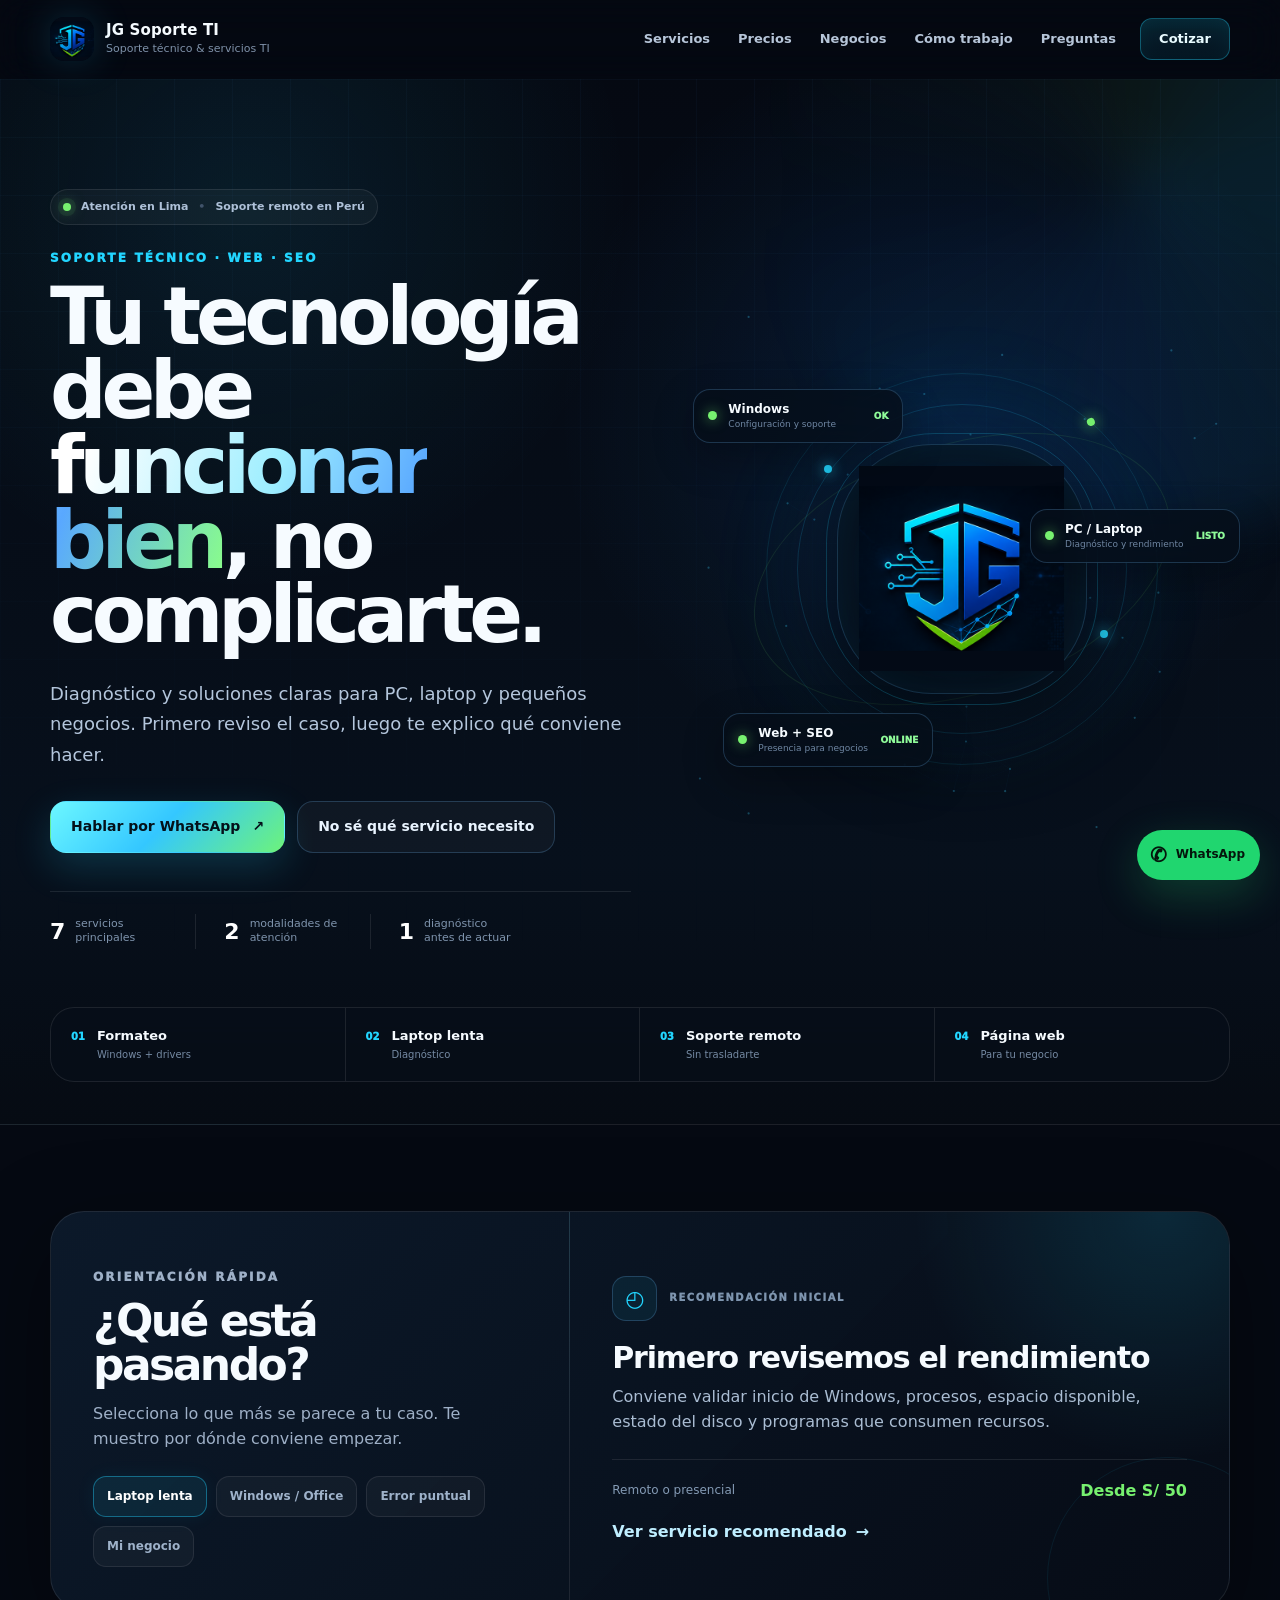
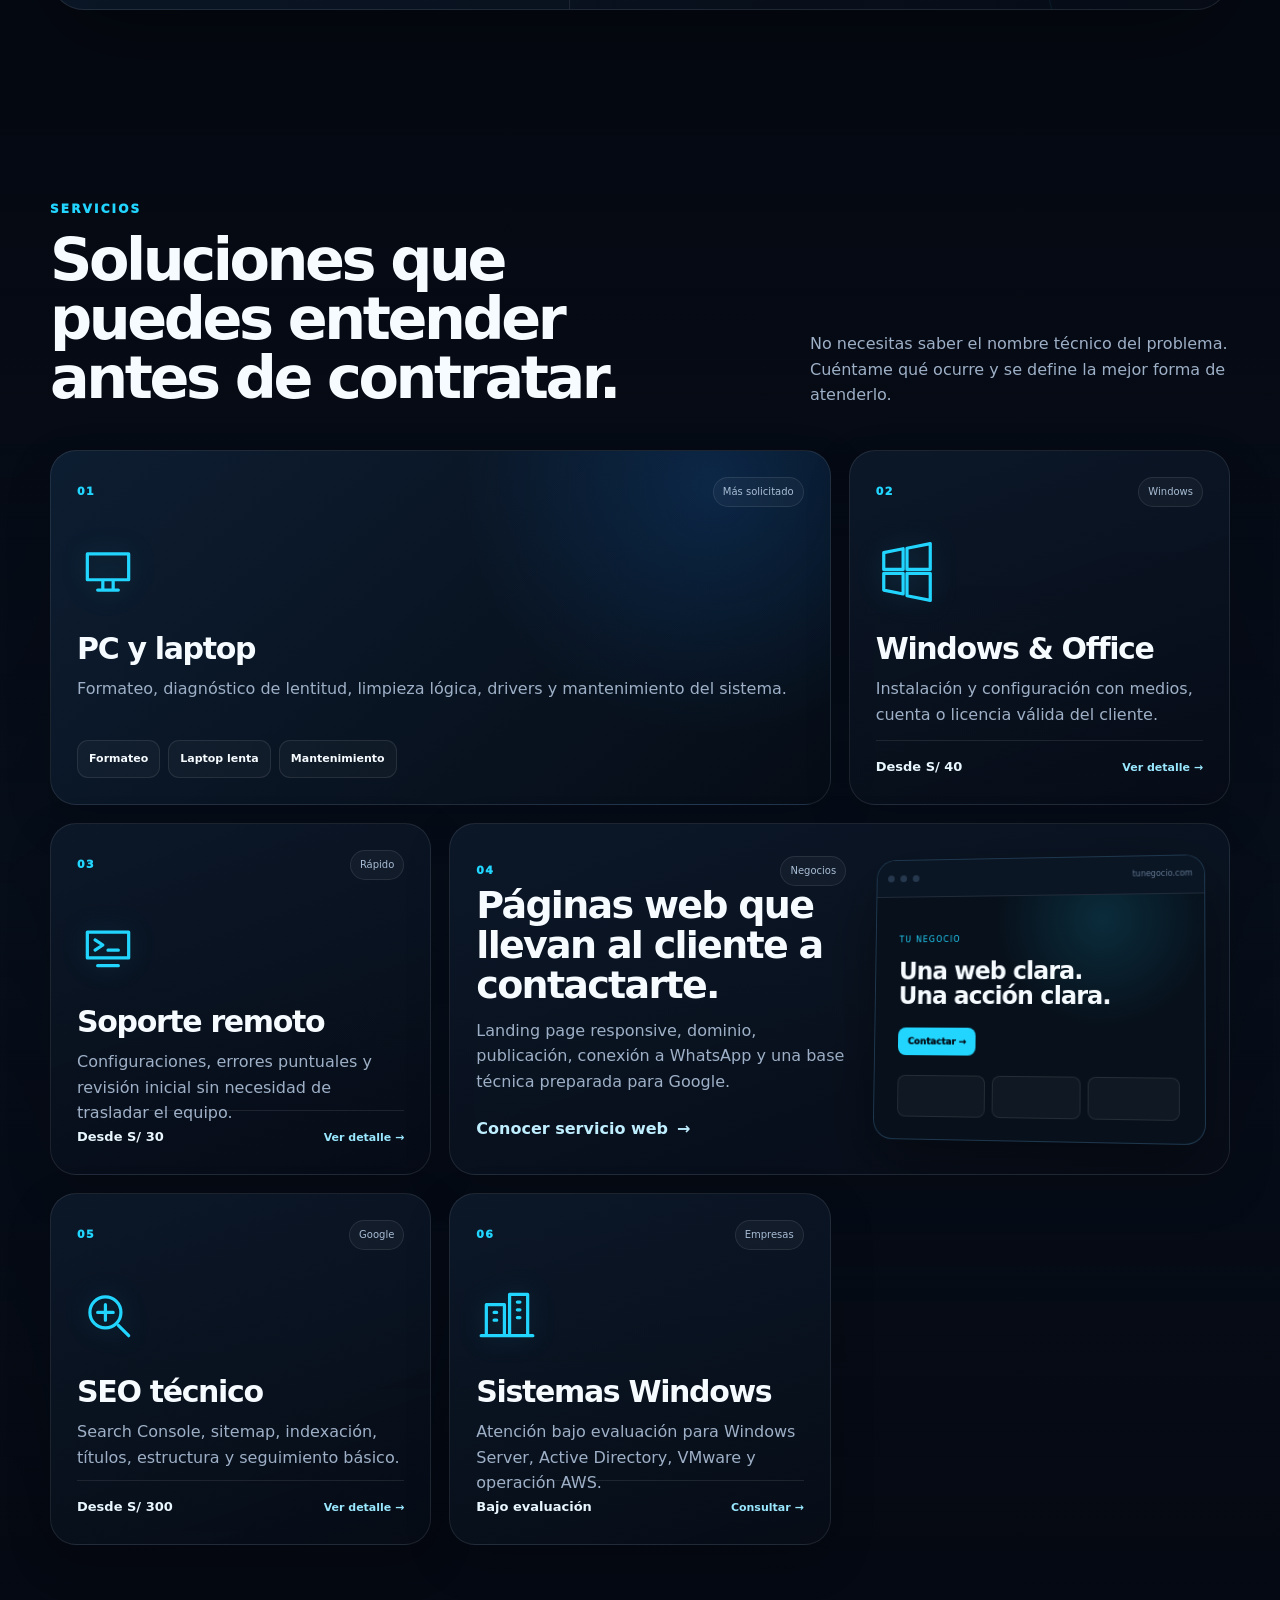
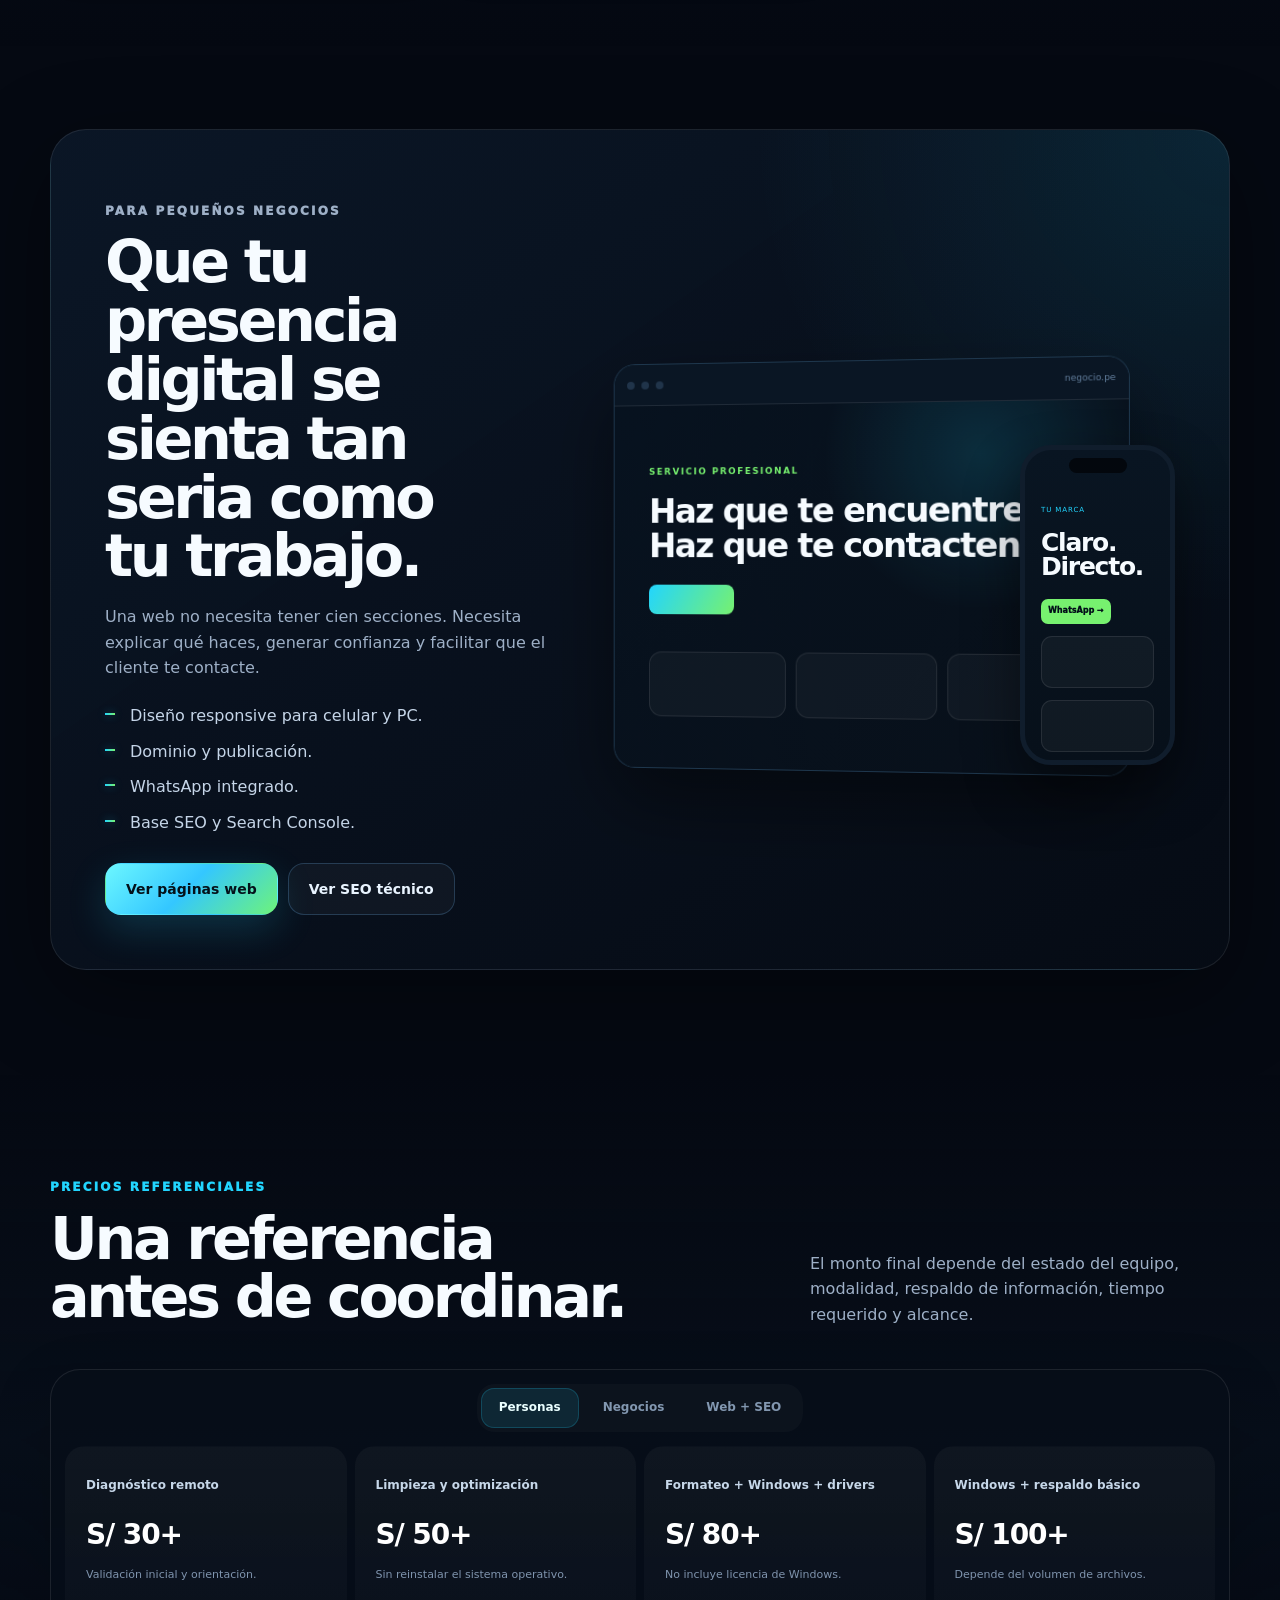
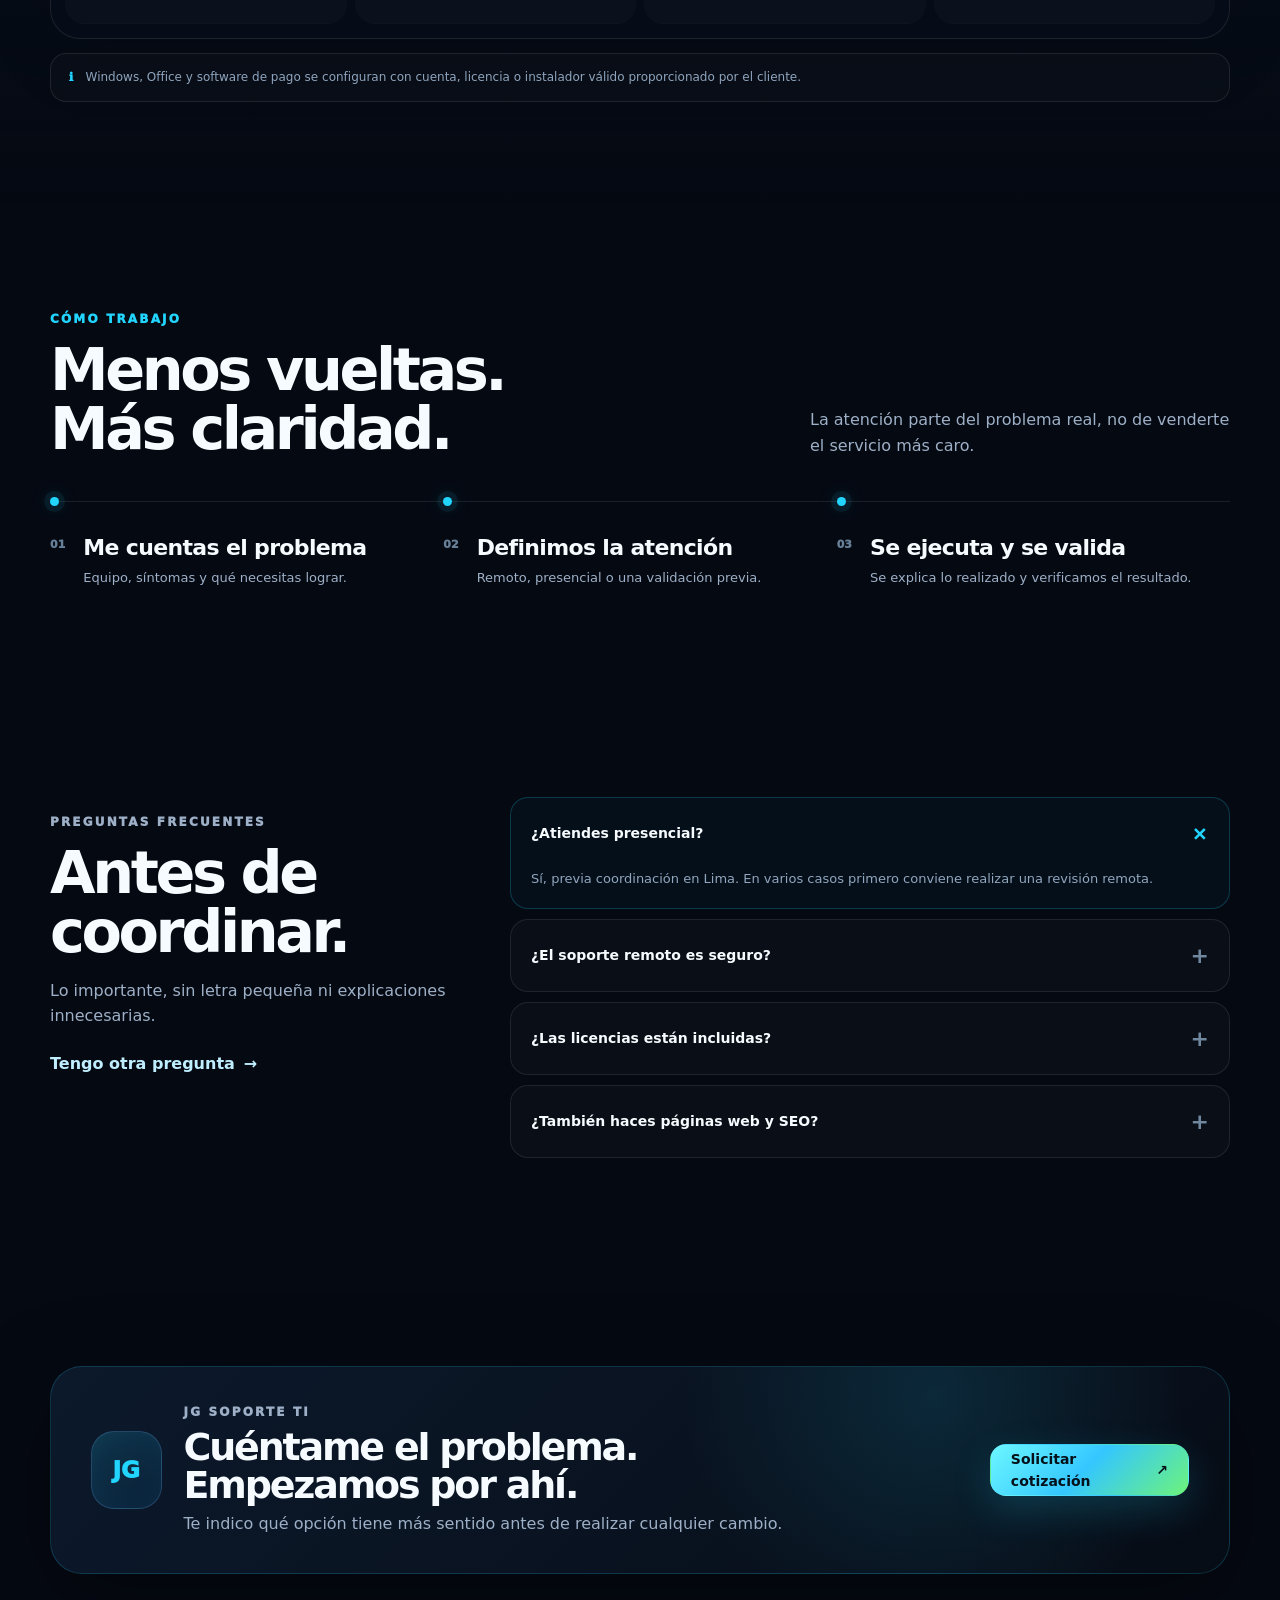
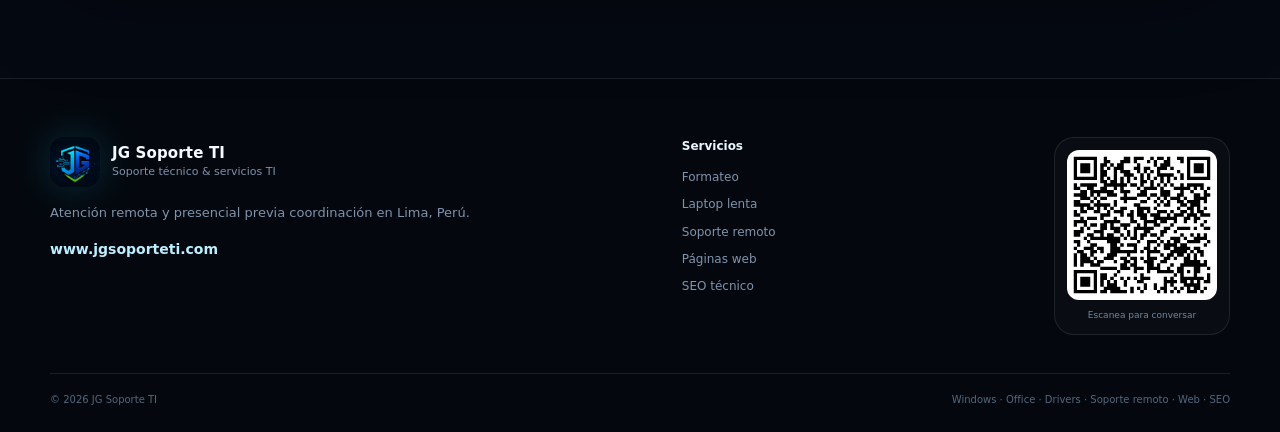
==== commit 5b7cb48b: "Agregar Google Analytics" ====
--- a/index.html
+++ b/index.html
@@ -1,6 +1,15 @@
 <!DOCTYPE html>
 <html lang="es-PE">
 <head>
+  <!-- Google tag (gtag.js) -->
+<script async src="https://www.googletagmanager.com/gtag/js?id=G-3D9VGT658D"></script>
+<script>
+  window.dataLayer = window.dataLayer || [];
+  function gtag(){dataLayer.push(arguments);}
+  gtag('js', new Date());
+
+  gtag('config', 'G-3D9VGT658D');
+</script>
 <meta charset="UTF-8" />
 <meta name="viewport" content="width=device-width, initial-scale=1.0" />
 <title>JG Soporte TI | Soporte técnico para PC, laptop y negocios en Lima</title>
